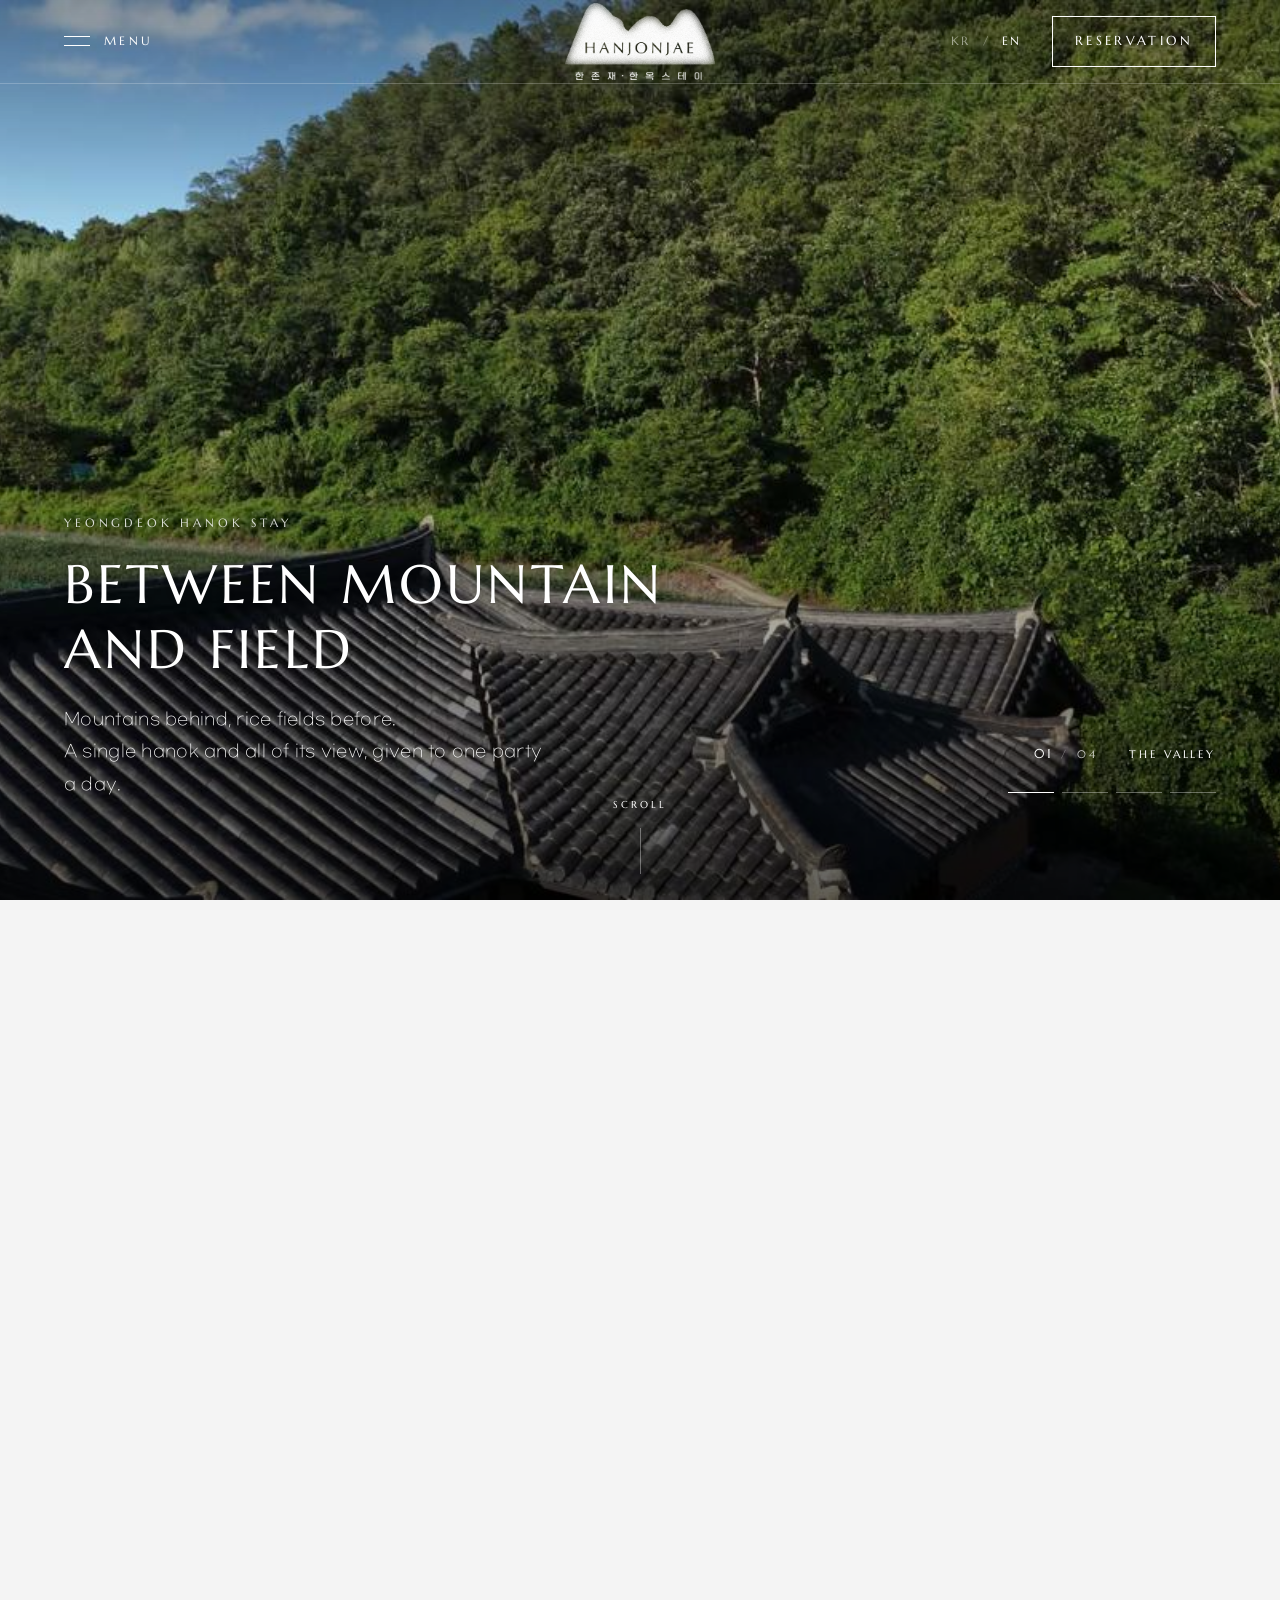
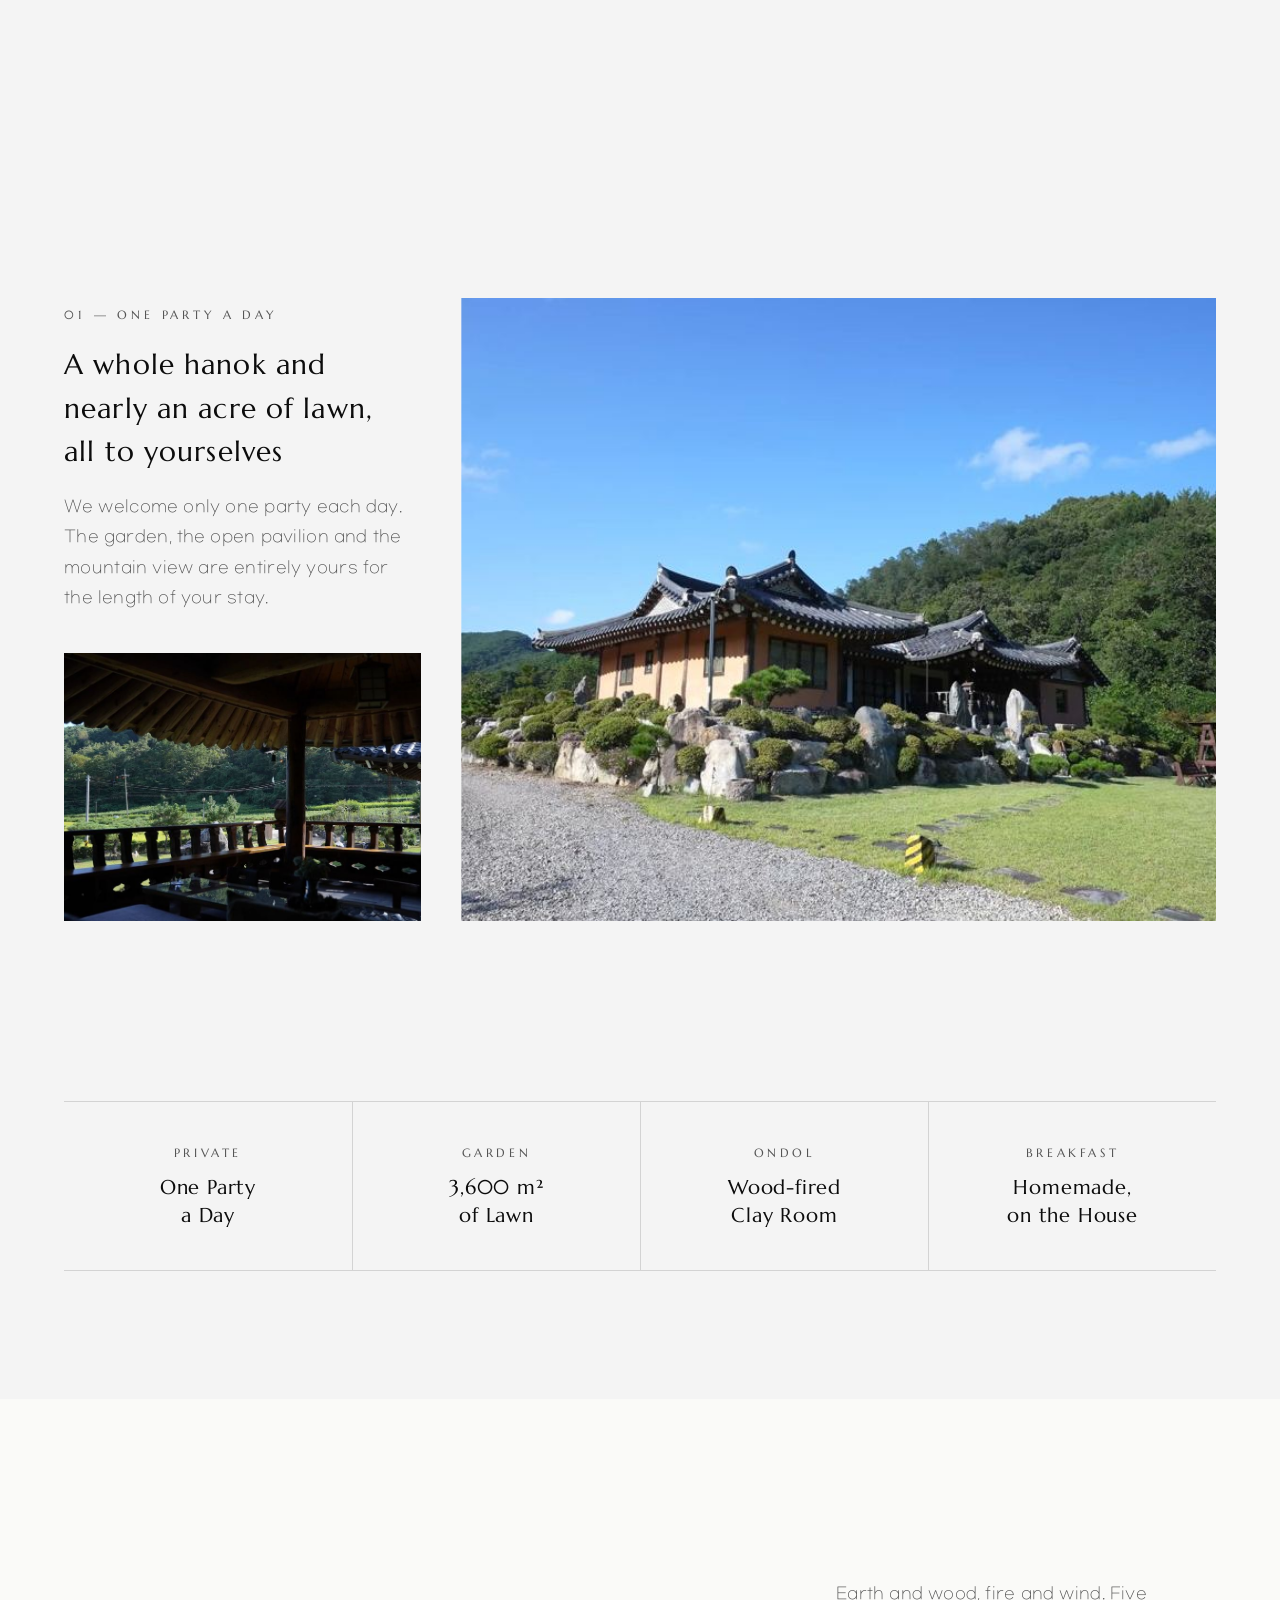
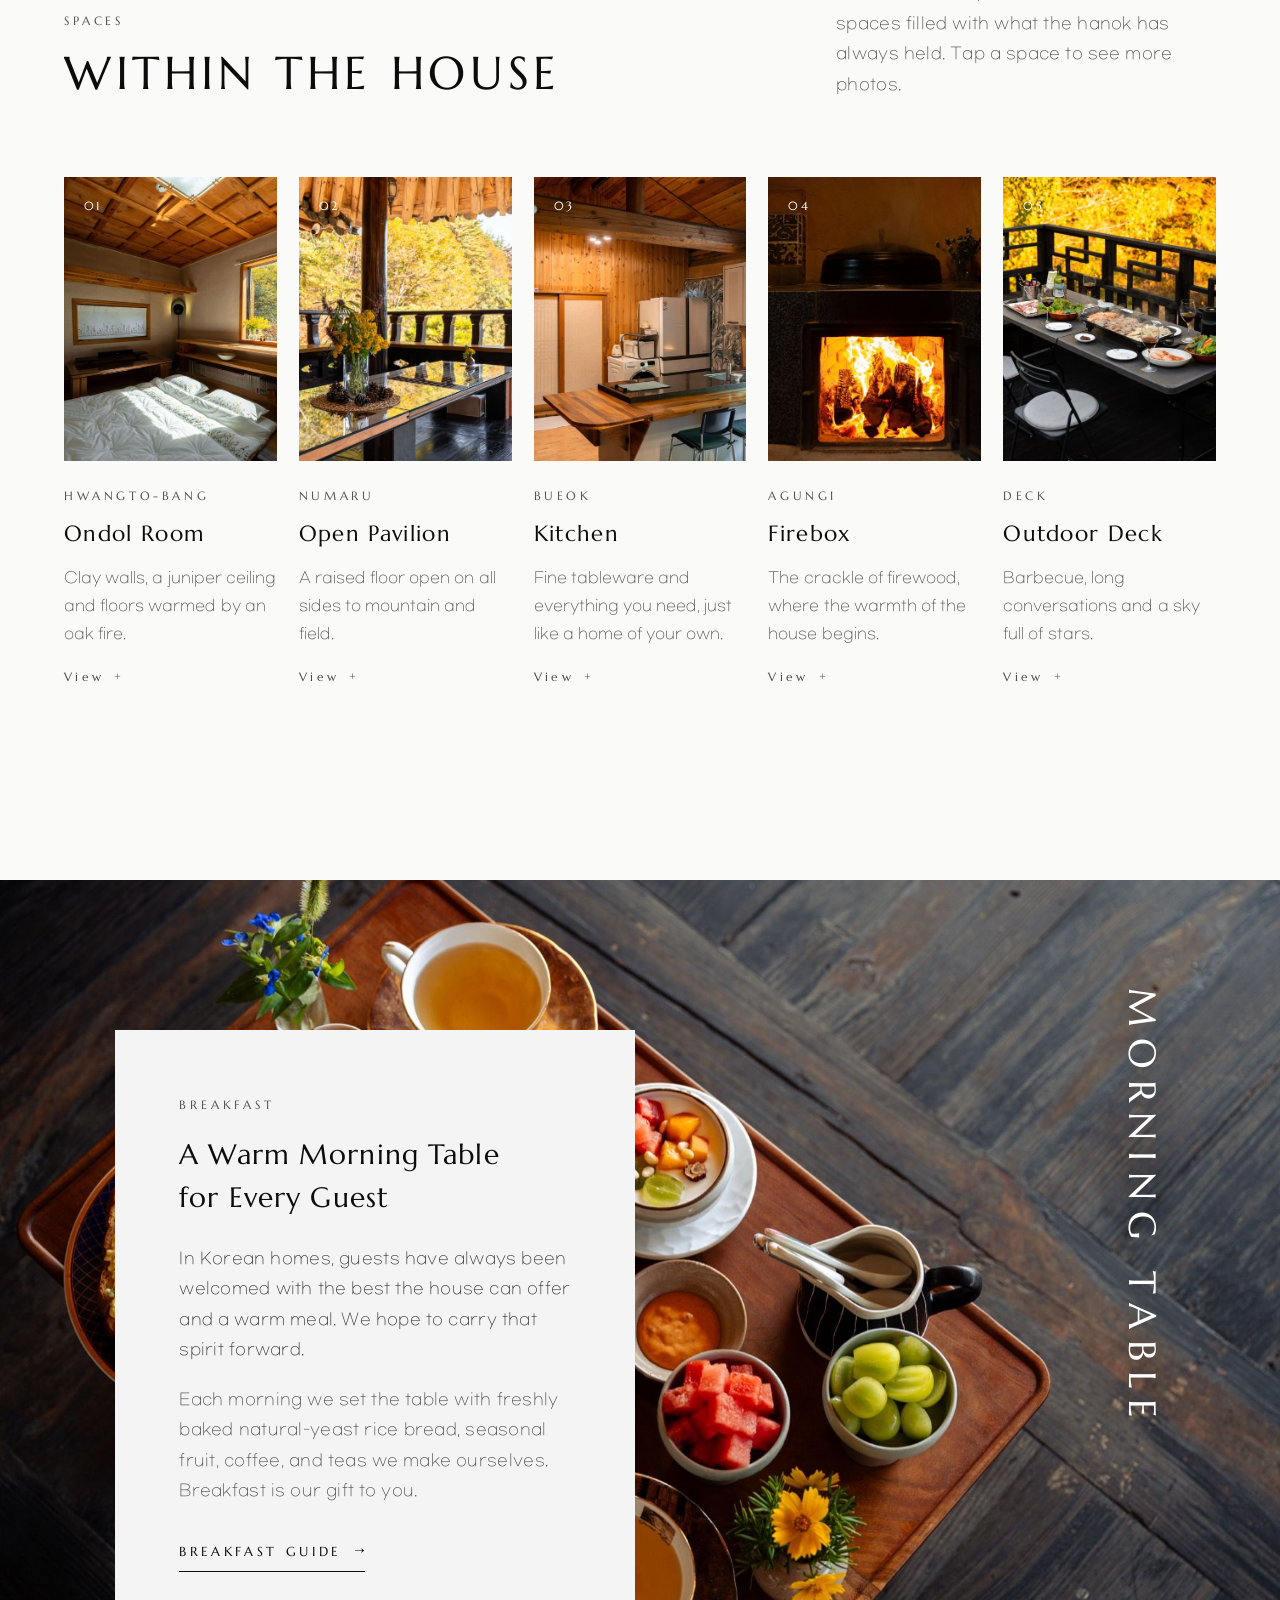
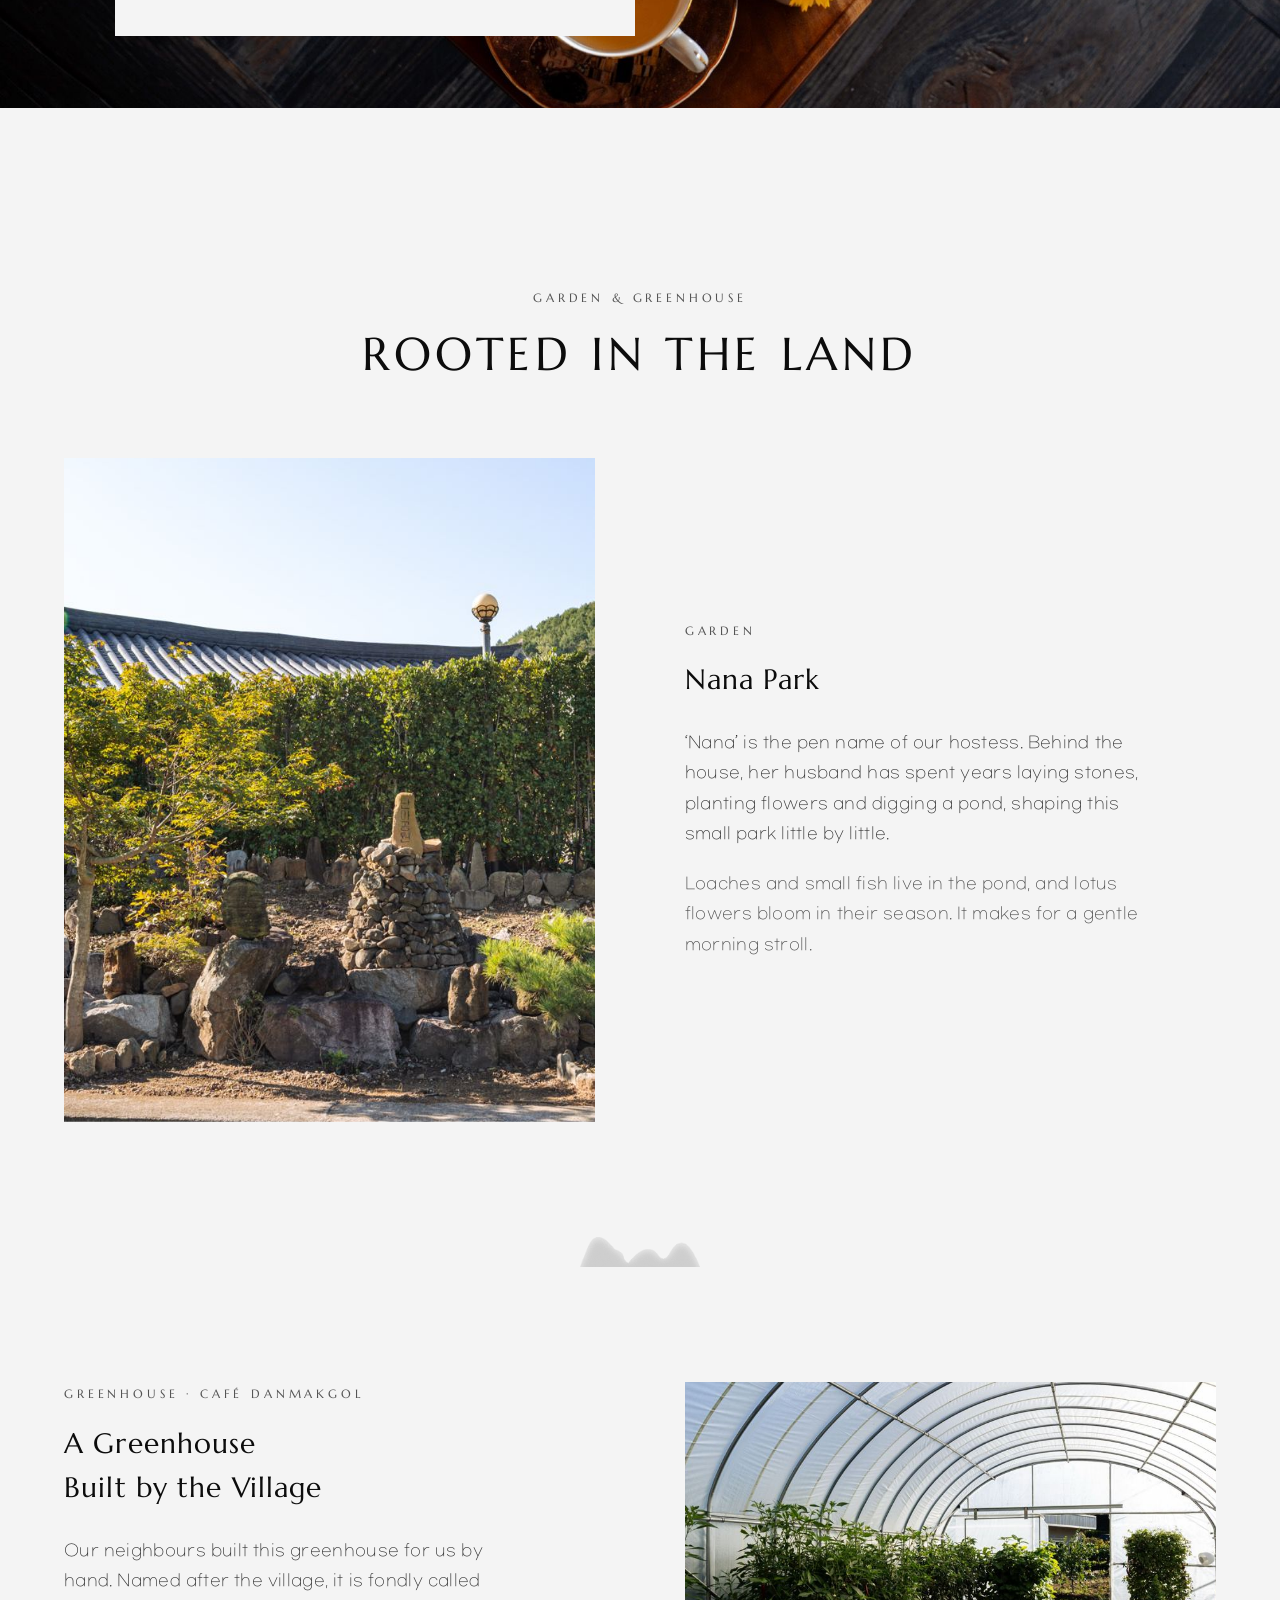
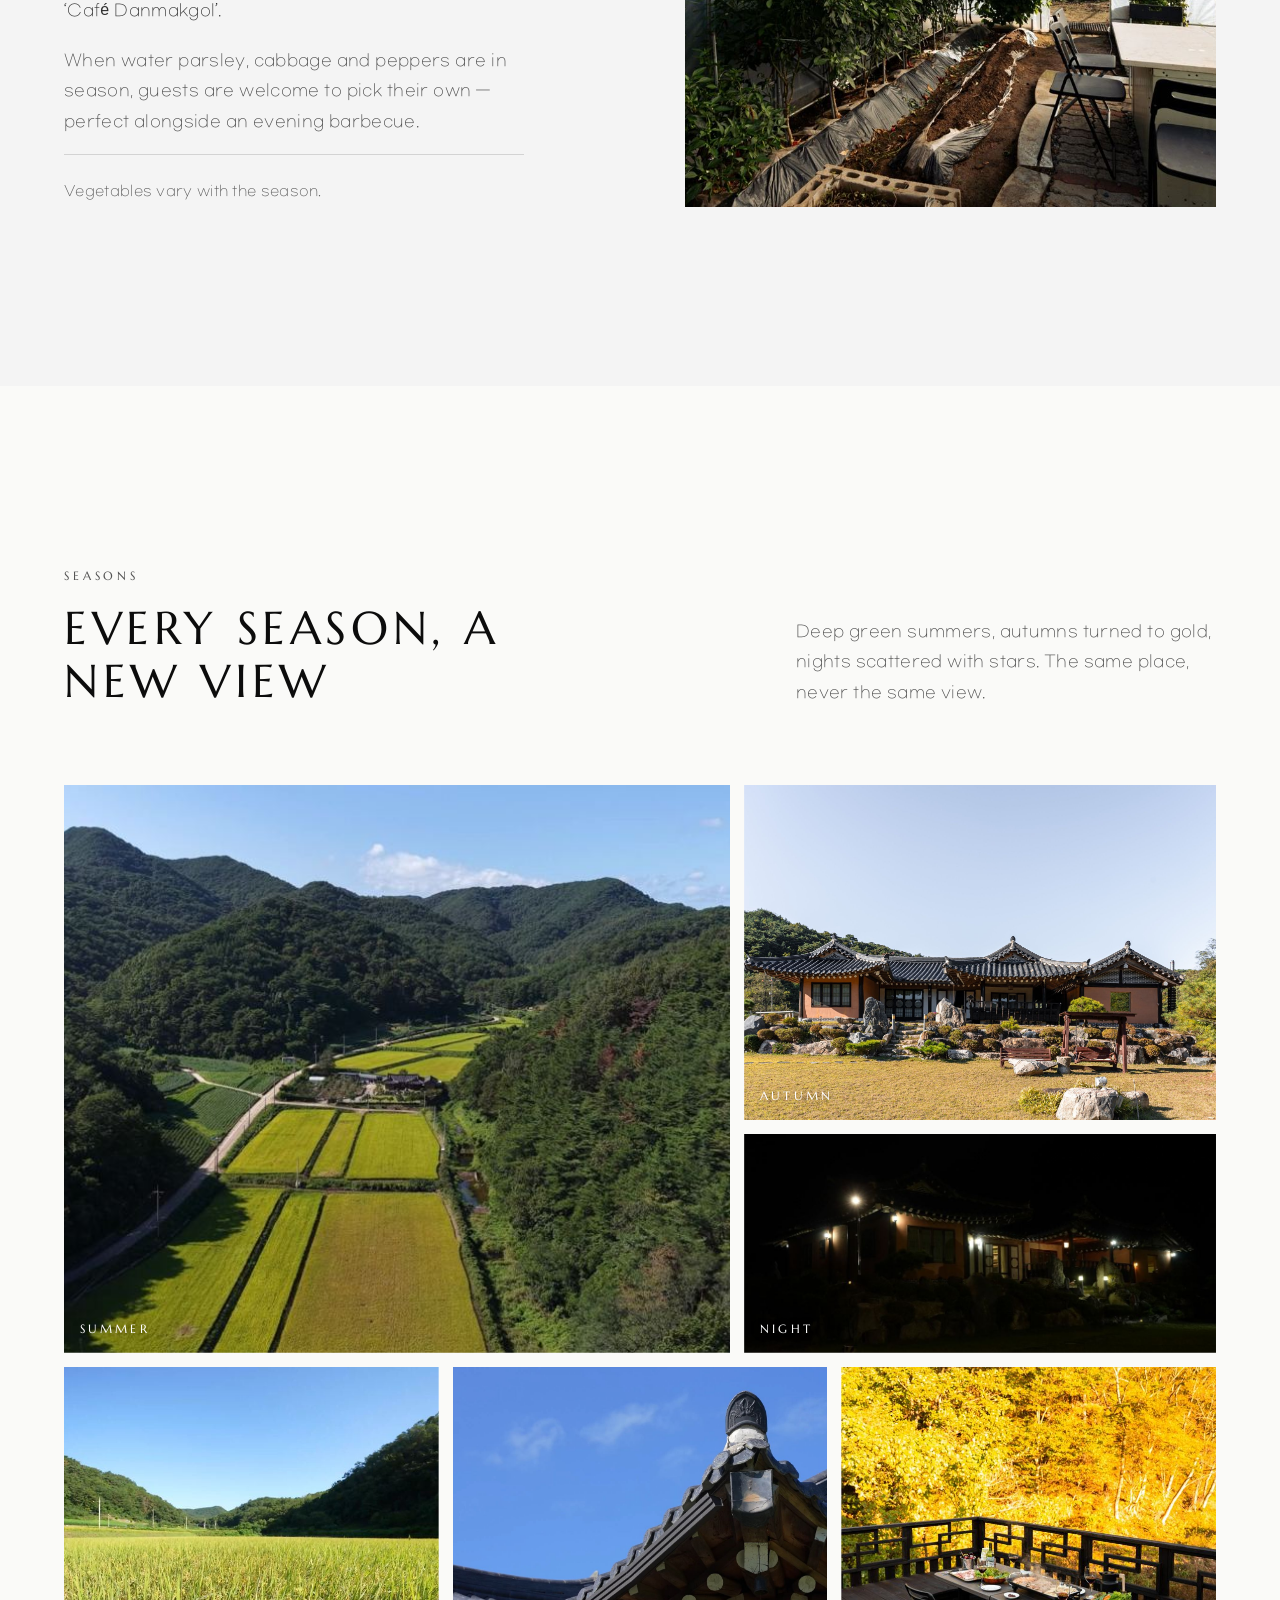
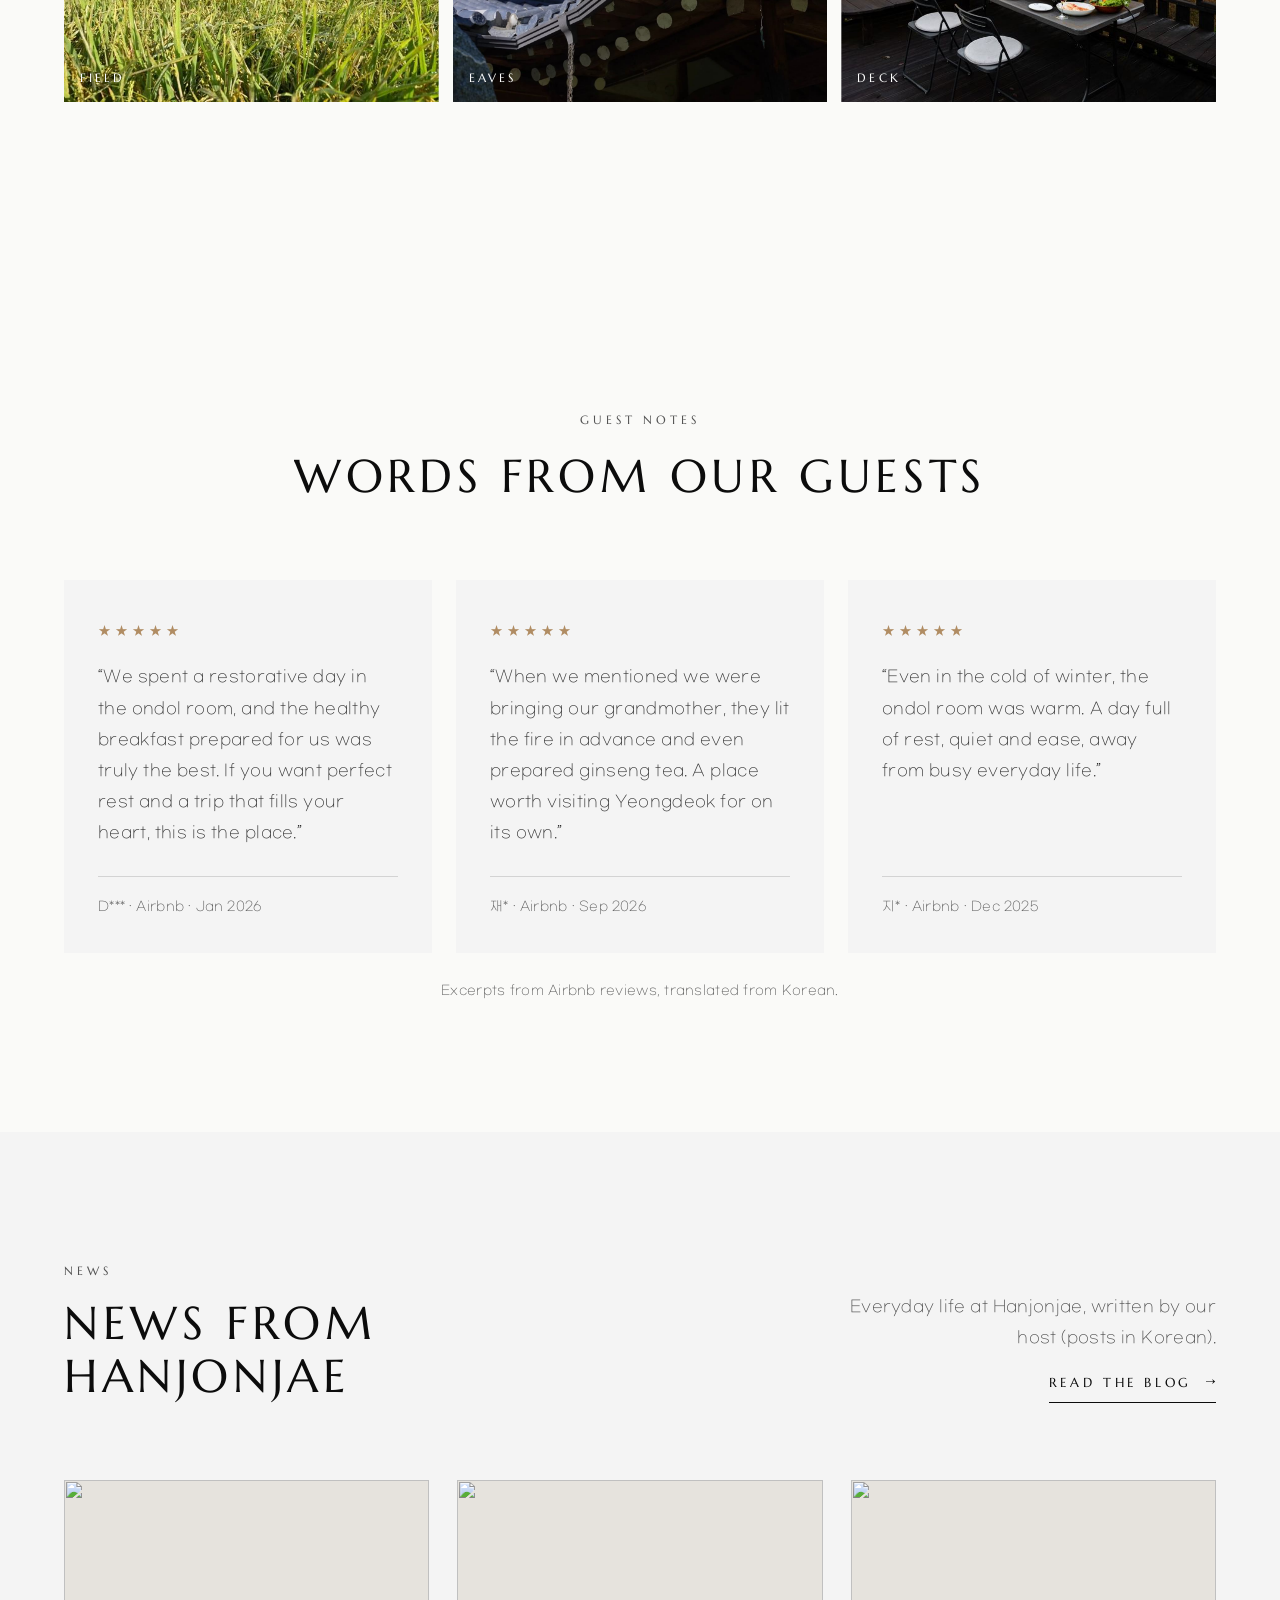
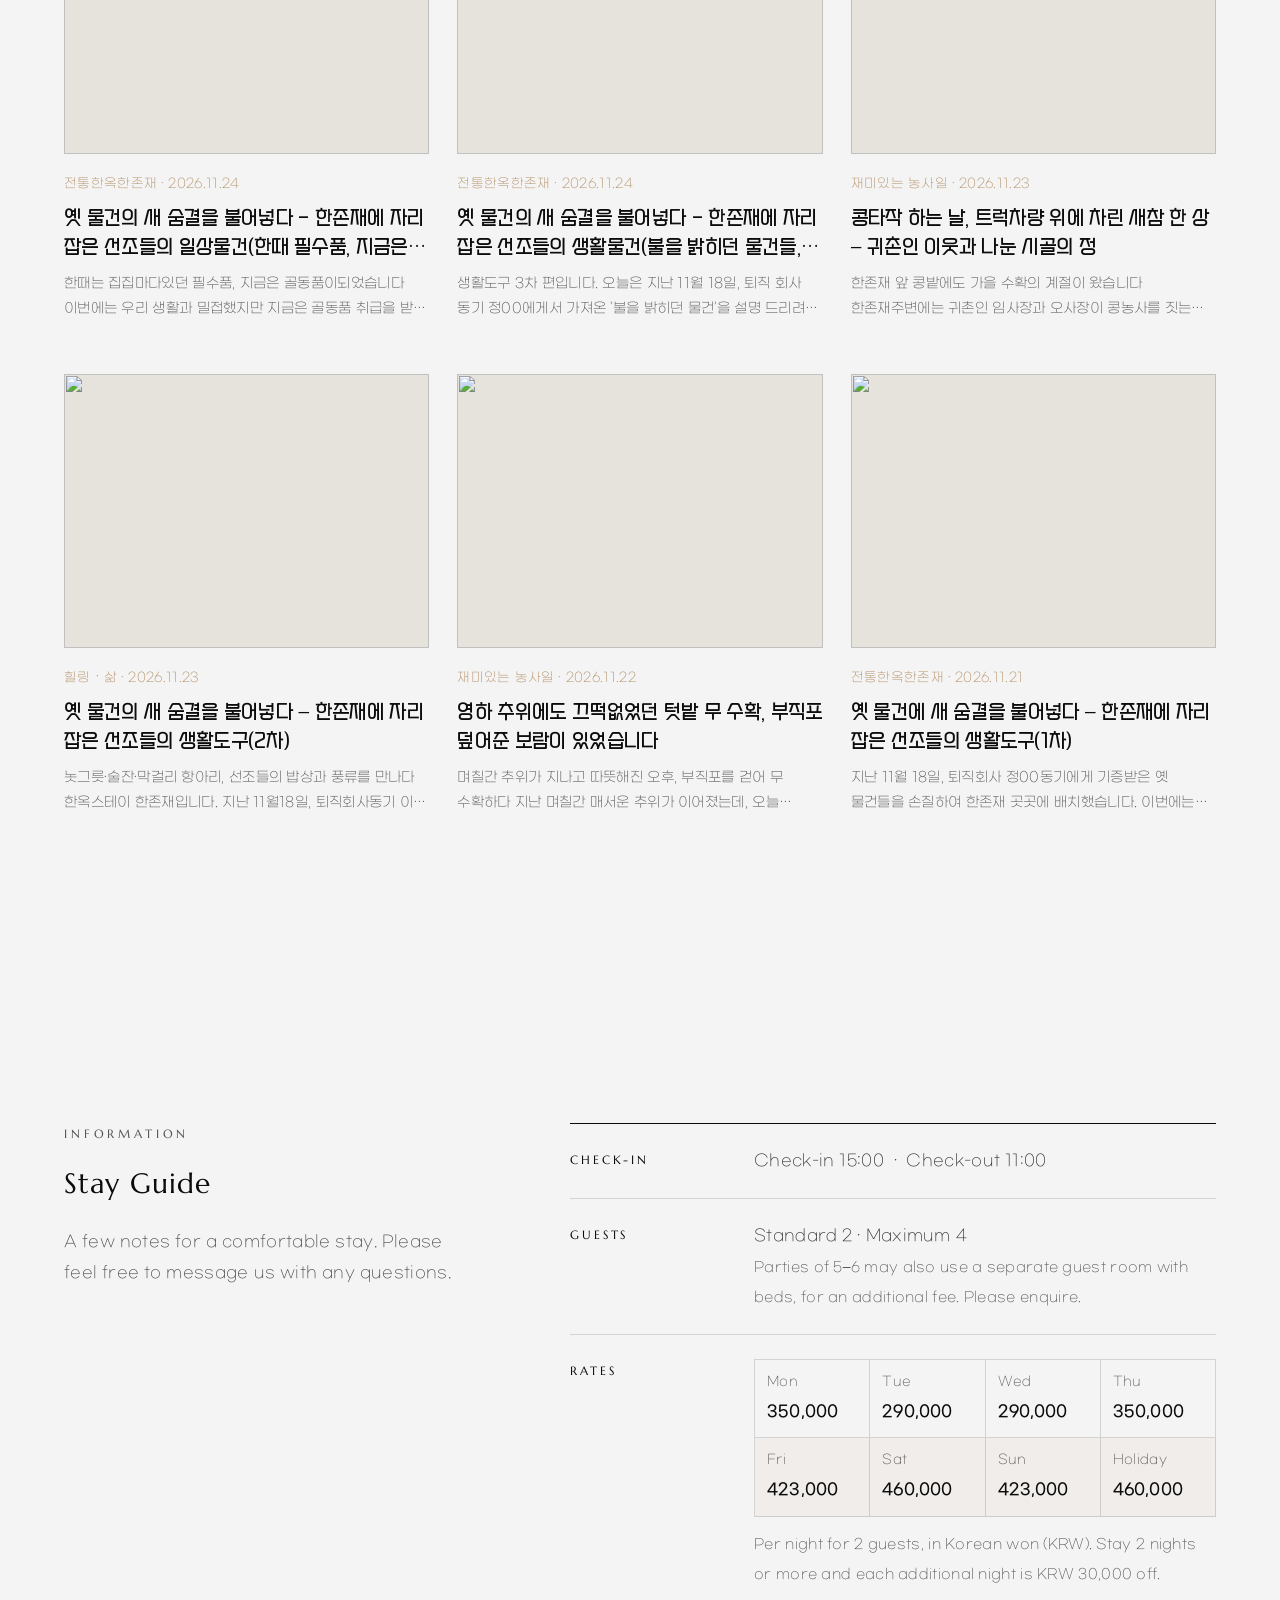
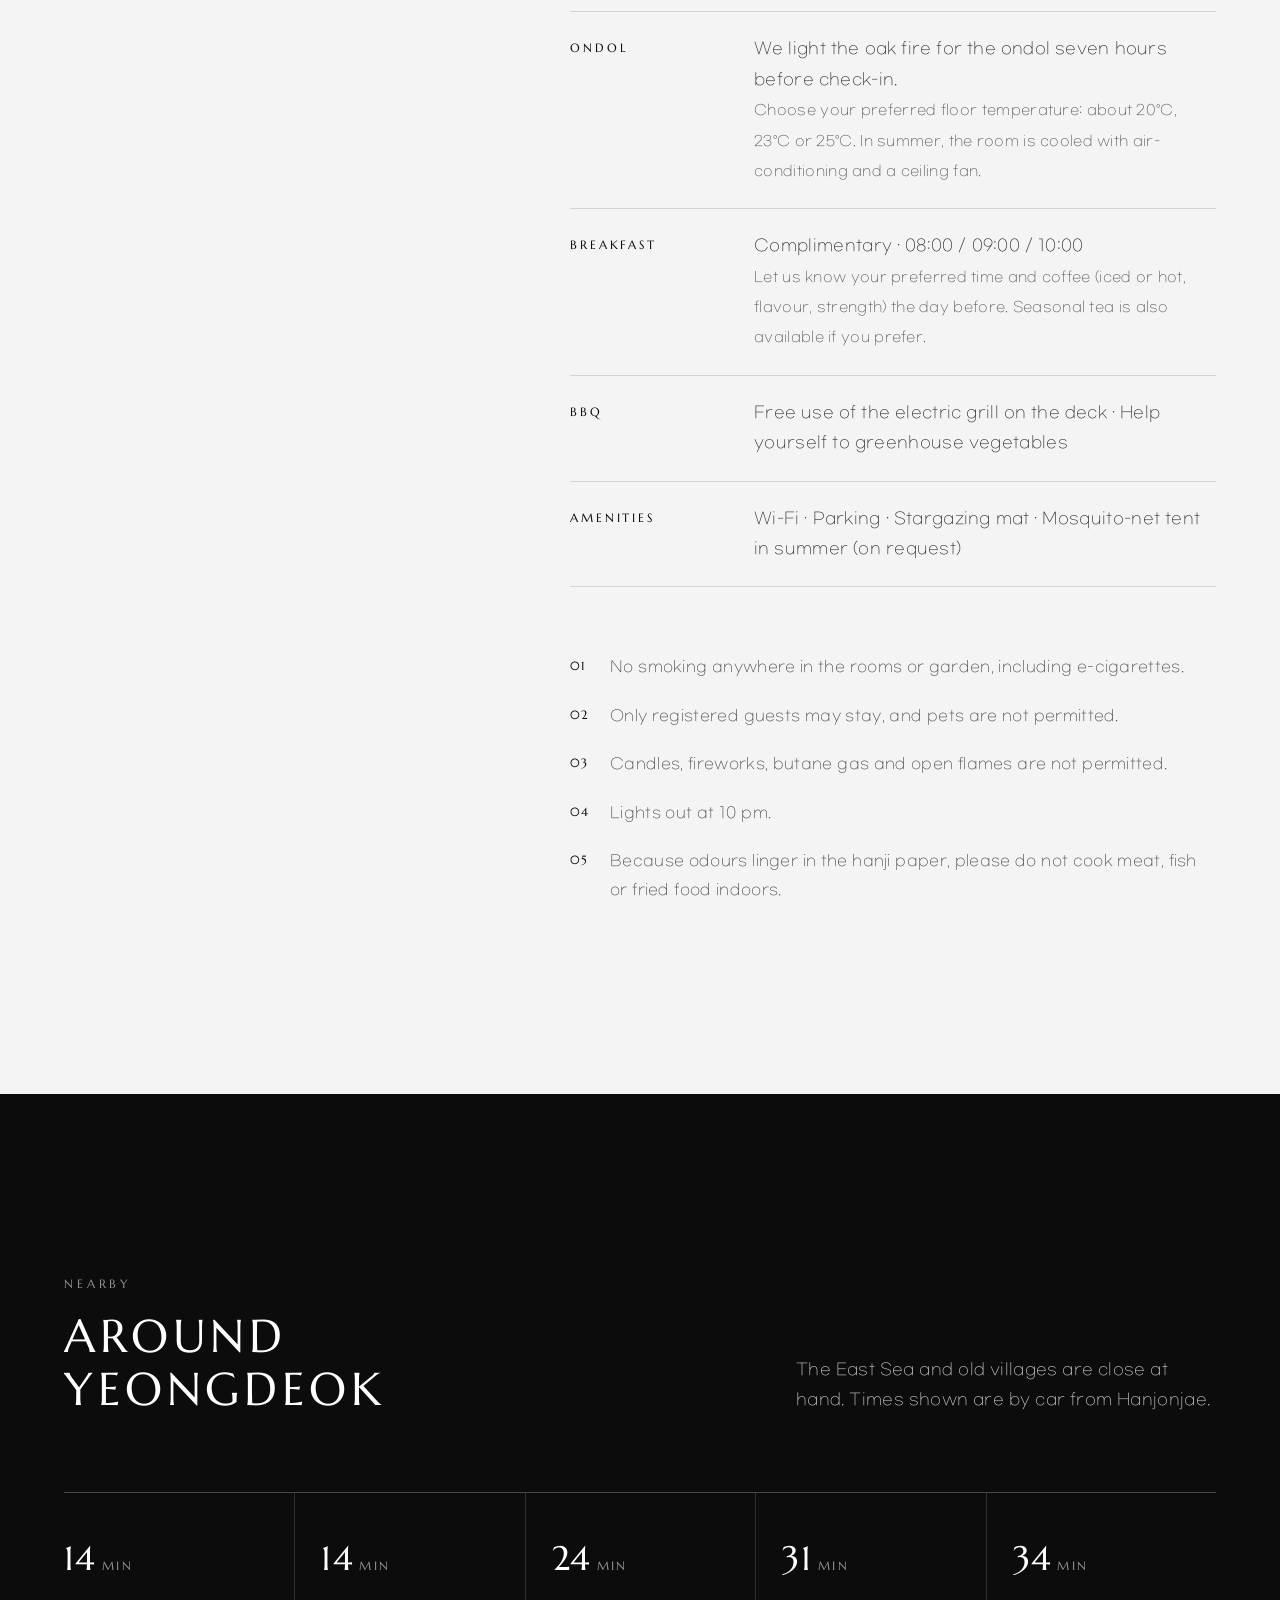
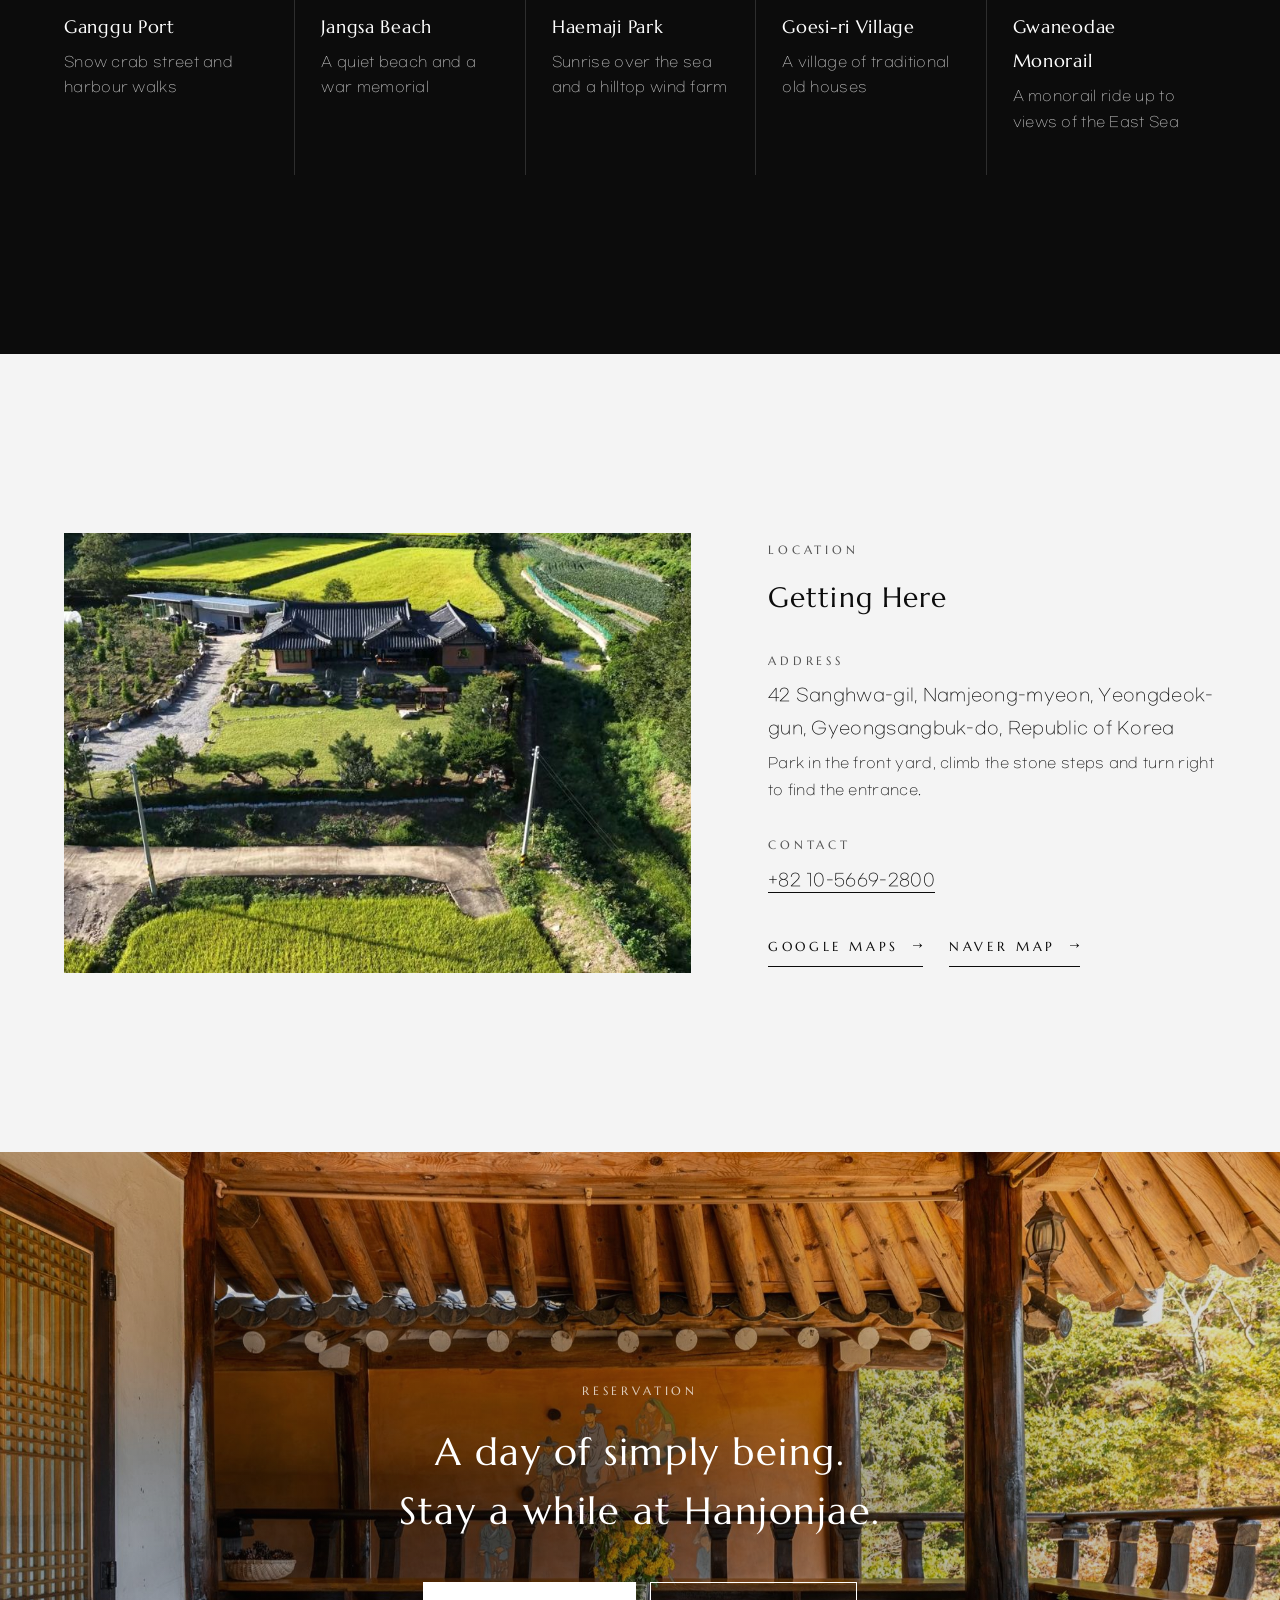
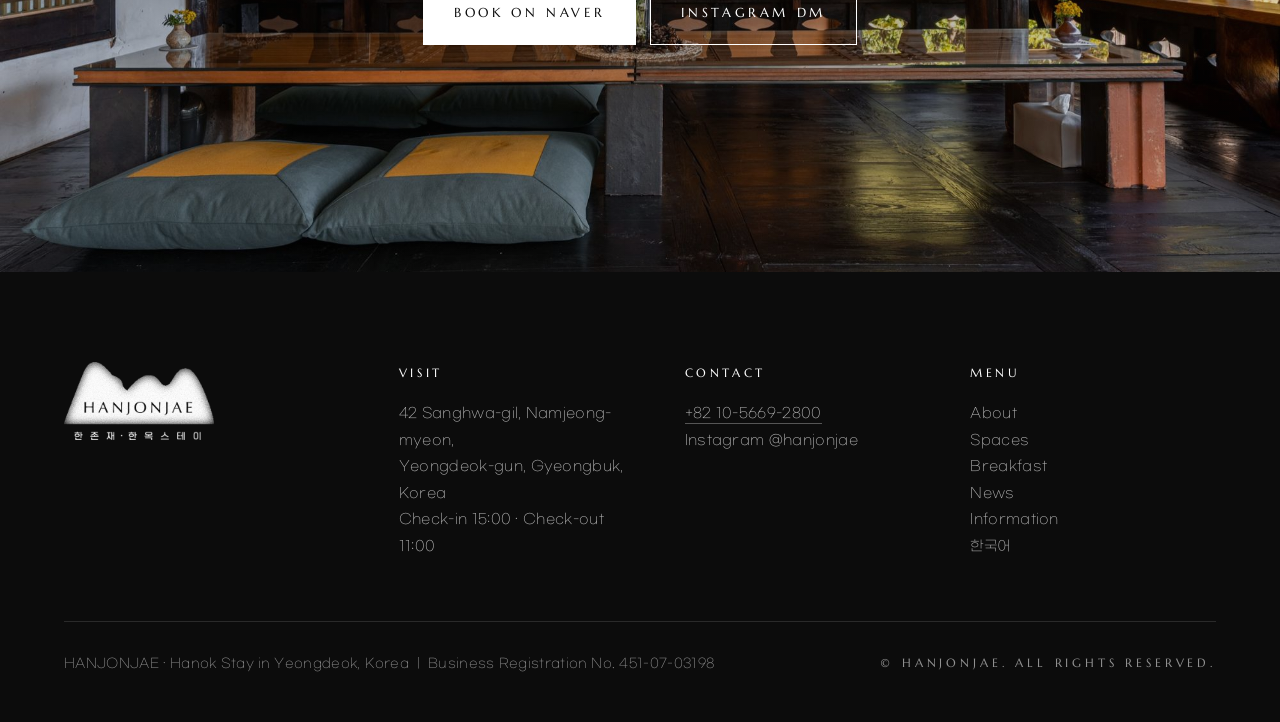
==== index.html @ 4af9e114 "한존재 홈페이지 첫 업로드 Co-Authored-By: Claude Opus 5.5 <noreply@anthropic.com>" ====
<!doctype html>
<html lang="ko"><head>
<meta charset="utf-8">
<meta name="viewport" content="width=device-width, initial-scale=1">
<title>한존재 閑存齋 · 영덕 한옥스테이</title>
<meta name="description" content="산과 들 사이, 하루 한 팀만 머무는 영덕의 독채 한옥스테이 한존재. 참나무 군불 황토방과 누마루, 정성껏 차린 아침상.">
<meta property="og:title" content="한존재 閑存齋 · 영덕 한옥스테이">
<meta property="og:description" content="산과 들 사이, 하루 한 팀만 머무는 독채 한옥">
<meta property="og:image" content="assets/img/autumn_front.jpg">
<link rel="icon" type="image/png" href="assets/img/favicon.png">
<link rel="apple-touch-icon" href="assets/img/apple-touch-icon.png">
<meta name="theme-color" content="#f4f4f4">
<link rel="preload" href="assets/fonts/Marcellus-Regular.woff2" as="font" type="font/woff2" crossorigin="">
<link rel="preload" href="assets/fonts/HJSebang-Regular.woff2" as="font" type="font/woff2" crossorigin="">
<link rel="stylesheet" href="assets/css/style.css?v=20261125c">
<link rel="stylesheet" href="assets/css/motion.css?v=20261125c">
<script>try{if(sessionStorage.getItem("hanjonjae-intro")||matchMedia("(prefers-reduced-motion: reduce)").matches)document.documentElement.classList.add("no-intro")}catch(e){}</script>
<script type="application/ld+json">
{"@context":"https://schema.org","@type":"LodgingBusiness","name":"한존재 閑存齋 Hanjonjae","alternateName":"Hanjonjae Hanok Stay","description":"산과 들 사이, 하루 한 팀만 머무는 영덕의 독채 한옥스테이","telephone":"+82-10-5669-2800","address":{"@type":"PostalAddress","streetAddress":"상화길 42","addressLocality":"영덕군 남정면","addressRegion":"경상북도","addressCountry":"KR"},"priceRange":"₩290,000–₩460,000","checkinTime":"15:00","checkoutTime":"11:00","petsAllowed":false,"amenityFeature":[{"@type":"LocationFeatureSpecification","name":"무료 조식","value":true},{"@type":"LocationFeatureSpecification","name":"무료 주차","value":true},{"@type":"LocationFeatureSpecification","name":"Wi-Fi","value":true},{"@type":"LocationFeatureSpecification","name":"바비큐 그릴","value":true}],"sameAs":["https://www.instagram.com/hanjonjae","https://blog.naver.com/wm10004"]}
</script>
</head>
<body>

<!-- 첫 방문 인트로: 한지 위에 로고가 먹처럼 번진 뒤 화면이 걷힘 -->
<div class="veil" aria-hidden="true">
  <div class="veil__logo"><img src="assets/img/logo_ink.png" alt="" width="800" height="413"></div>
  <p class="veil__line">閑 存 齋</p>
</div>

<!-- ───────── Header ───────── -->
<header class="header">
  <div class="header__left">
    <button class="menu-btn" aria-label="전체 메뉴 열기" data-en-aria-label="Open menu"><span class="menu-btn__bars"></span><span>MENU</span></button>
    <nav class="nav-inline" aria-label="주요 메뉴" data-en-aria-label="Main">
      <a href="#about">ABOUT</a>
      <a href="#spaces">SPACES</a>
      <a href="#breakfast">BREAKFAST</a>
      <a href="#journal">NEWS</a>
    </nav>
  </div>
  <a class="brand" href="#top" aria-label="한존재 홈" data-en="&lt;img class=&quot;brand__white&quot; src=&quot;assets/img/logo_white.png&quot; alt=&quot;HANJONJAE Hanok Stay&quot; width=&quot;800&quot; height=&quot;413&quot;&gt;&lt;img class=&quot;brand__ink&quot; src=&quot;assets/img/logo_ink.png&quot; alt=&quot;&quot; aria-hidden=&quot;true&quot; width=&quot;800&quot; height=&quot;413&quot;&gt;" data-en-aria-label="Hanjonjae home"><img class="brand__white" src="assets/img/logo_white.png" alt="HANJONJAE 한존재 · 한옥스테이" width="800" height="413" data-en-alt="HANJONJAE Hanok Stay"><img class="brand__ink" src="assets/img/logo_ink.png" alt="" aria-hidden="true" width="800" height="413"></a>
  <div class="header__right">
    <nav class="nav-inline" aria-label="보조 메뉴" data-en-aria-label="Secondary">
      <a href="#information">INFO</a>
      <a href="#location">LOCATION</a>
    </nav>
    <div class="lang" role="group" aria-label="Language"><button type="button" data-lang="ko" class="is-on" aria-pressed="true">KR</button><span>/</span><button type="button" data-lang="en" aria-pressed="false">EN</button></div>
    <a class="btn-book" href="https://m.booking.naver.com/booking/3/bizes/1751857/items/8156945" target="_blank" rel="noopener">Reservation</a>
  </div>
</header>

<!-- 전체 메뉴 -->
<div class="drawer" aria-hidden="true">
  <div class="drawer__img" style="background-image:url('assets/img/eaves.jpg')"></div>
  <div class="drawer__body">
    <button class="drawer__close" data-en="CLOSE">닫기</button>
    <ul class="drawer__nav">
      <li data-en="&lt;a href=&quot;#about&quot;&gt;&lt;span class=&quot;en&quot;&gt;About&lt;/span&gt;&lt;span class=&quot;ko&quot;&gt;The House&lt;/span&gt;&lt;/a&gt;"><a href="#about" data-en="&lt;span class=&quot;en&quot;&gt;About&lt;/span&gt;&lt;span class=&quot;ko&quot;&gt;The House&lt;/span&gt;"><span class="en">한존재 이야기</span><span class="ko">About</span></a></li>
      <li data-en="&lt;a href=&quot;#spaces&quot;&gt;&lt;span class=&quot;en&quot;&gt;Spaces&lt;/span&gt;&lt;span class=&quot;ko&quot;&gt;Within the House&lt;/span&gt;&lt;/a&gt;"><a href="#spaces" data-en="&lt;span class=&quot;en&quot;&gt;Spaces&lt;/span&gt;&lt;span class=&quot;ko&quot;&gt;Within the House&lt;/span&gt;"><span class="en">머무는 공간</span><span class="ko">Spaces</span></a></li>
      <li data-en="&lt;a href=&quot;#breakfast&quot;&gt;&lt;span class=&quot;en&quot;&gt;Breakfast&lt;/span&gt;&lt;span class=&quot;ko&quot;&gt;Morning Table&lt;/span&gt;&lt;/a&gt;"><a href="#breakfast" data-en="&lt;span class=&quot;en&quot;&gt;Breakfast&lt;/span&gt;&lt;span class=&quot;ko&quot;&gt;Morning Table&lt;/span&gt;"><span class="en">한옥의 아침상</span><span class="ko">Breakfast</span></a></li>
      <li data-en="&lt;a href=&quot;#garden&quot;&gt;&lt;span class=&quot;en&quot;&gt;Garden&lt;/span&gt;&lt;span class=&quot;ko&quot;&gt;Nana Park · Greenhouse&lt;/span&gt;&lt;/a&gt;"><a href="#garden" data-en="&lt;span class=&quot;en&quot;&gt;Garden&lt;/span&gt;&lt;span class=&quot;ko&quot;&gt;Nana Park · Greenhouse&lt;/span&gt;"><span class="en">난아공원 · 그린하우스</span><span class="ko">Garden</span></a></li>
      <li data-en="&lt;a href=&quot;#journal&quot;&gt;&lt;span class=&quot;en&quot;&gt;News&lt;/span&gt;&lt;span class=&quot;ko&quot;&gt;From the Host&lt;/span&gt;&lt;/a&gt;"><a href="#journal"><span class="en">한존재 소식</span><span class="ko">News</span></a></li>
      <li data-en="&lt;a href=&quot;#information&quot;&gt;&lt;span class=&quot;en&quot;&gt;Information&lt;/span&gt;&lt;span class=&quot;ko&quot;&gt;Stay Guide&lt;/span&gt;&lt;/a&gt;"><a href="#information" data-en="&lt;span class=&quot;en&quot;&gt;Information&lt;/span&gt;&lt;span class=&quot;ko&quot;&gt;Stay Guide&lt;/span&gt;"><span class="en">이용 안내</span><span class="ko">Information</span></a></li>
      <li data-en="&lt;a href=&quot;#location&quot;&gt;&lt;span class=&quot;en&quot;&gt;Location&lt;/span&gt;&lt;span class=&quot;ko&quot;&gt;Getting Here&lt;/span&gt;&lt;/a&gt;"><a href="#location" data-en="&lt;span class=&quot;en&quot;&gt;Location&lt;/span&gt;&lt;span class=&quot;ko&quot;&gt;Getting Here&lt;/span&gt;"><span class="en">오시는 길</span><span class="ko">Location</span></a></li>
      <li data-en="&lt;a href=&quot;#reservation&quot;&gt;&lt;span class=&quot;en&quot;&gt;Reservation&lt;/span&gt;&lt;span class=&quot;ko&quot;&gt;Book a Stay&lt;/span&gt;&lt;/a&gt;"><a href="#reservation" data-en="&lt;span class=&quot;en&quot;&gt;Reservation&lt;/span&gt;&lt;span class=&quot;ko&quot;&gt;Book a Stay&lt;/span&gt;"><span class="en">예약</span><span class="ko">Reservation</span></a></li>
    </ul>
    <div class="drawer__foot" data-en="&lt;strong&gt;HANJONJAE · 閑存齋&lt;/strong&gt;
      42 Sanghwa-gil, Namjeong-myeon, Yeongdeok-gun,&lt;br&gt;Gyeongsangbuk-do, Korea&lt;br&gt;
      +82 10-5669-2800 · @hanjonjae">
      <strong>HANJONJAE · 閑存齋</strong>
      경상북도 영덕군 남정면 상화길 42<br>
      <a href="tel:01056692800">010-5669-2800</a> · @hanjonjae
    </div>
  </div>
</div>

<div class="wipe" aria-hidden="true"><img src="assets/img/ridge.png" alt="" width="600" height="149"></div>
<a class="seal" href="https://m.booking.naver.com/booking/3/bizes/1751857/items/8156945" target="_blank" rel="noopener" aria-label="네이버 예약하기" data-en-aria-label="Book on Naver"><span class="seal__in" data-en="&lt;b&gt;Book&lt;/b&gt;&lt;small&gt;예약&lt;/small&gt;"><b>예약</b><small>BOOK</small></span></a>
<button class="to-top" aria-label="맨 위로" data-en-aria-label="Back to top">TOP</button>

<main id="top">

<!-- ───────── Hero ───────── -->
<section class="hero">
  <div class="hero__media">
    <div class="hero__slide is-active" data-label="THE VALLEY" data-label-ko="산과 들" data-dur="9000">
      <video autoplay="" muted="" playsinline="" poster="assets/img/hero_poster-1000.jpg">
        <source src="assets/video/hero_m.mp4" type="video/mp4" media="(max-width: 820px)">
        <source src="assets/video/hero.mp4" type="video/mp4">
      </video>
    </div>
    <div class="hero__slide" data-label="AUTUMN" data-label-ko="가을"><img data-src="assets/img/autumn_front.jpg" data-srcset="assets/img/autumn_front-1000.jpg 1000w, assets/img/autumn_front.jpg 2000w" sizes="100vw" alt="" decoding="async"></div>
    <div class="hero__slide" data-label="NUMARU" data-label-ko="누마루"><img data-src="assets/img/autumn_numaru.jpg" data-srcset="assets/img/autumn_numaru-1000.jpg 1000w, assets/img/autumn_numaru.jpg 2000w" sizes="100vw" alt="" decoding="async"></div>
    <div class="hero__slide" data-label="EAVES" data-label-ko="처마"><img data-src="assets/img/eaves.jpg" data-srcset="assets/img/eaves-1000.jpg 1000w, assets/img/eaves.jpg 2000w" sizes="100vw" alt="" decoding="async"></div>
  </div>
  <div class="hero__copy">
    <p class="eyebrow reveal" data-en="Yeongdeok Hanok Stay">경북 영덕 · 한옥스테이</p>
    <h1 class="hero__title reveal d1" data-en="Between Mountain&lt;br&gt;and Field">산과 들 사이,<br>하루 한 팀을 위한 한옥</h1>
    <p class="hero__sub reveal d2" data-en="Mountains behind, rice fields before.&lt;br&gt;A single hanok and all of its view, given to one party a day.">뒤로는 산이 감싸고 앞으로는 들이 펼쳐지는 자리.<br>한옥 한 채와 그 풍경을 온전히 내어드립니다.</p>
  </div>
  <div class="hero__pager" role="tablist" aria-label="Hero">
    <p class="hero__label"><span class="hero__num">01</span> <span class="hero__sep">/</span> 04 <b class="hero__name">산과 들</b></p>
    <div class="hero__bars"><button type="button" aria-label="1"><i></i></button><button type="button" aria-label="2"><i></i></button><button type="button" aria-label="3"><i></i></button><button type="button" aria-label="4"><i></i></button></div>
  </div>
  <div class="hero__scroll" aria-hidden="true">SCROLL<i></i></div>
</section>

<!-- ───────── About ───────── -->
<section class="section intro" id="about">
  <div class="wrap">
    <p class="eyebrow reveal">The House</p>
    <h2 class="title-ko intro__title reveal d1" data-en="A House for&lt;br&gt;Unhurried Days">한가로이 머무는 집,<br>한존재</h2>
    <div class="intro__body reveal d2">
      <p data-en="Wrapped in layer upon layer of green sits a single hanok. Sunlight settles on its tiled roof, and the fields beyond change colour with every season.">초록이 겹겹이 둘러싼 자리에 한옥 한 채가 놓여 있습니다.<br>기와지붕 위로 햇살이 내려앉고, 들판은 계절마다 빛을 바꿉니다.</p>
      <p data-en="Every view you meet here is kept for one party alone. Walk slowly, stay long, and let a day of doing nothing be enough.">머무는 동안 마주하는 모든 풍경을 오직 한 팀만을 위해 준비합니다.<br>천천히 걷고, 오래 머물고, 아무것도 하지 않아도 좋은 하루.</p>
    </div>
    <div class="name-block reveal" aria-label="閑存齋">
      <div class="name-block__item"><span class="name-block__han">閑</span><p class="name-block__read" data-en="Han">한가할 한</p><p class="name-block__mean" data-en="Unhurried time">서두르지 않는 시간</p></div>
      <div class="name-block__item"><span class="name-block__han">存</span><p class="name-block__read" data-en="Jon">있을 존</p><p class="name-block__mean" data-en="To simply be, and stay">그 자리에 온전히 머무름</p></div>
      <div class="name-block__item"><span class="name-block__han">齋</span><p class="name-block__read" data-en="Jae">집 재</p><p class="name-block__mean" data-en="A house that rests the mind">마음을 쉬게 하는 집</p></div>
    </div>

    <div class="overlap">
      <div class="overlap__text reveal">
        <p class="eyebrow" data-en="01 — One Party a Day">01 — One Team a Day</p>
        <h3 class="title-ko" data-en="A whole hanok and&lt;br&gt;nearly an acre of lawn,&lt;br&gt;all to yourselves">1,100평 잔디 마당과<br>한옥 한 채를 온전히</h3>
        <p class="muted" data-en="We welcome only one party each day. The garden, the open pavilion and the mountain view are entirely yours for the length of your stay.">하루 한 팀만 모십니다. 마당도, 누마루도, 산을 바라보는 풍경도 머무는 동안은 모두 손님의 것입니다.</p>
      </div>
      <figure class="overlap__main reveal-img" style="margin:0"><img src="assets/img/front.jpg" srcset="assets/img/front-1000.jpg 1000w, assets/img/front.jpg 2000w" sizes="(max-width: 820px) 100vw, 55vw" alt="산 아래 자리한 한존재 한옥 전경" loading="lazy" data-en-alt="Hanjonjae hanok beneath the mountain"></figure>
      <div class="overlap__sub reveal d2"><figure><img src="assets/img/numaru.jpg" srcset="assets/img/numaru-1000.jpg 1000w, assets/img/numaru.jpg 2000w" sizes="(max-width: 820px) 100vw, 55vw" alt="누마루에서 바라본 산과 논" loading="lazy" data-en-alt="View of mountains and paddies from the numaru"></figure></div>
    </div>
  </div>
</section>

<!-- Facts -->
<section class="section--tight" style="padding-top:0">
  <div class="wrap">
    <div class="facts reveal">
      <div class="fact" data-en="&lt;p class=&quot;fact__en&quot;&gt;Private&lt;/p&gt;&lt;p class=&quot;fact__val&quot;&gt;One Party&lt;br&gt;a Day&lt;/p&gt;"><p class="fact__en">Private</p><p class="fact__val">하루 한 팀<br>독채</p></div>
      <div class="fact" data-en="&lt;p class=&quot;fact__en&quot;&gt;Garden&lt;/p&gt;&lt;p class=&quot;fact__val&quot;&gt;3,600 m²&lt;br&gt;of Lawn&lt;/p&gt;"><p class="fact__en">Garden</p><p class="fact__val">1,100평<br>잔디 마당</p></div>
      <div class="fact" data-en="&lt;p class=&quot;fact__en&quot;&gt;Ondol&lt;/p&gt;&lt;p class=&quot;fact__val&quot;&gt;Wood-fired&lt;br&gt;Clay Room&lt;/p&gt;"><p class="fact__en">Ondol</p><p class="fact__val">참나무 군불<br>황토방</p></div>
      <div class="fact" data-en="&lt;p class=&quot;fact__en&quot;&gt;Breakfast&lt;/p&gt;&lt;p class=&quot;fact__val&quot;&gt;Homemade,&lt;br&gt;on the House&lt;/p&gt;"><p class="fact__en">Breakfast</p><p class="fact__val">정성껏 차린<br>아침상 무료</p></div>
    </div>
  </div>
</section>

<!-- ───────── Spaces ───────── -->
<section class="section section--paper" id="spaces">
  <div class="wrap">
    <div class="sec-head sec-head--split">
      <div>
        <p class="eyebrow reveal">Spaces</p>
        <h2 class="title-en reveal d1" style="margin-top:14px" data-en="Within the House">머무는 공간</h2>
      </div>
      <div class="reveal d2" style="justify-self:end">
        <p class="muted" style="max-width:380px" data-en="Earth and wood, fire and wind. Five spaces filled with what the hanok has always held. Tap a space to see more photos.">흙과 나무, 불과 바람. 한옥이 오래 품어온 것들로 채운 다섯 개의 공간입니다. 공간을 누르면 사진을 더 보실 수 있어요.</p>
      </div>
    </div>
  </div>
  <div class="slider">
    <div class="slider__track">
      <button class="card" data-detail="d-room" data-en="&lt;div class=&quot;card__img&quot;&gt;&lt;img src=&quot;assets/img/autumn_room.jpg&quot; srcset=&quot;assets/img/autumn_room-1000.jpg 1000w, assets/img/autumn_room.jpg 2000w&quot; sizes=&quot;(max-width: 820px) 80vw, 32vw&quot; alt=&quot;Clay ondol room&quot; loading=&quot;lazy&quot;&gt;&lt;span class=&quot;card__no&quot;&gt;01&lt;/span&gt;&lt;/div&gt;
        &lt;div class=&quot;card__meta&quot;&gt;&lt;p class=&quot;card__en&quot;&gt;Hwangto-bang&lt;/p&gt;&lt;p class=&quot;card__ko&quot;&gt;Ondol Room&lt;/p&gt;&lt;p class=&quot;card__desc&quot;&gt;Clay walls, a juniper ceiling and floors warmed by an oak fire.&lt;/p&gt;&lt;span class=&quot;card__more&quot;&gt;View&lt;/span&gt;&lt;/div&gt;">
        <div class="card__img"><img src="assets/img/autumn_room.jpg" srcset="assets/img/autumn_room-1000.jpg 1000w, assets/img/autumn_room.jpg 2000w" sizes="(max-width: 820px) 80vw, 32vw" alt="황토방" loading="lazy" data-en-alt="Clay ondol room"><span class="card__no">01</span></div>
        <div class="card__meta" data-en="&lt;p class=&quot;card__en&quot;&gt;Hwangto-bang&lt;/p&gt;&lt;p class=&quot;card__ko&quot;&gt;Ondol Room&lt;/p&gt;&lt;p class=&quot;card__desc&quot;&gt;Clay walls, a juniper ceiling and floors warmed by an oak fire.&lt;/p&gt;&lt;span class=&quot;card__more&quot;&gt;View&lt;/span&gt;"><p class="card__en">Ondol Room</p><p class="card__ko">황토방</p><p class="card__desc">흙벽과 향나무 천장 아래, 참나무 군불로 데운 온돌.</p><span class="card__more">자세히 보기</span></div>
      </button>
      <button class="card" data-detail="d-numaru" data-en="&lt;div class=&quot;card__img&quot;&gt;&lt;img src=&quot;assets/img/autumn_numaru.jpg&quot; srcset=&quot;assets/img/autumn_numaru-1000.jpg 1000w, assets/img/autumn_numaru.jpg 2000w&quot; sizes=&quot;(max-width: 820px) 80vw, 32vw&quot; alt=&quot;Numaru pavilion&quot; loading=&quot;lazy&quot;&gt;&lt;span class=&quot;card__no&quot;&gt;02&lt;/span&gt;&lt;/div&gt;
        &lt;div class=&quot;card__meta&quot;&gt;&lt;p class=&quot;card__en&quot;&gt;Numaru&lt;/p&gt;&lt;p class=&quot;card__ko&quot;&gt;Open Pavilion&lt;/p&gt;&lt;p class=&quot;card__desc&quot;&gt;A raised floor open on all sides to mountain and field.&lt;/p&gt;&lt;span class=&quot;card__more&quot;&gt;View&lt;/span&gt;&lt;/div&gt;">
        <div class="card__img"><img src="assets/img/autumn_numaru.jpg" srcset="assets/img/autumn_numaru-1000.jpg 1000w, assets/img/autumn_numaru.jpg 2000w" sizes="(max-width: 820px) 80vw, 32vw" alt="누마루" loading="lazy" data-en-alt="Numaru pavilion"><span class="card__no">02</span></div>
        <div class="card__meta" data-en="&lt;p class=&quot;card__en&quot;&gt;Numaru&lt;/p&gt;&lt;p class=&quot;card__ko&quot;&gt;Open Pavilion&lt;/p&gt;&lt;p class=&quot;card__desc&quot;&gt;A raised floor open on all sides to mountain and field.&lt;/p&gt;&lt;span class=&quot;card__more&quot;&gt;View&lt;/span&gt;"><p class="card__en">Numaru</p><p class="card__ko">누마루</p><p class="card__desc">사방이 트인 마루에 앉으면 산과 논이 한눈에.</p><span class="card__more">자세히 보기</span></div>
      </button>
      <button class="card" data-detail="d-kitchen" data-en="&lt;div class=&quot;card__img&quot;&gt;&lt;img src=&quot;assets/img/autumn_kitchen.jpg&quot; srcset=&quot;assets/img/autumn_kitchen-1000.jpg 1000w, assets/img/autumn_kitchen.jpg 2000w&quot; sizes=&quot;(max-width: 820px) 80vw, 32vw&quot; alt=&quot;Kitchen&quot; loading=&quot;lazy&quot;&gt;&lt;span class=&quot;card__no&quot;&gt;03&lt;/span&gt;&lt;/div&gt;
        &lt;div class=&quot;card__meta&quot;&gt;&lt;p class=&quot;card__en&quot;&gt;Bueok&lt;/p&gt;&lt;p class=&quot;card__ko&quot;&gt;Kitchen&lt;/p&gt;&lt;p class=&quot;card__desc&quot;&gt;Fine tableware and everything you need, just like a home of your own.&lt;/p&gt;&lt;span class=&quot;card__more&quot;&gt;View&lt;/span&gt;&lt;/div&gt;">
        <div class="card__img"><img src="assets/img/autumn_kitchen.jpg" srcset="assets/img/autumn_kitchen-1000.jpg 1000w, assets/img/autumn_kitchen.jpg 2000w" sizes="(max-width: 820px) 80vw, 32vw" alt="주방" loading="lazy" data-en-alt="Kitchen"><span class="card__no">03</span></div>
        <div class="card__meta" data-en="&lt;p class=&quot;card__en&quot;&gt;Bueok&lt;/p&gt;&lt;p class=&quot;card__ko&quot;&gt;Kitchen&lt;/p&gt;&lt;p class=&quot;card__desc&quot;&gt;Fine tableware and everything you need, just like a home of your own.&lt;/p&gt;&lt;span class=&quot;card__more&quot;&gt;View&lt;/span&gt;"><p class="card__en">Kitchen</p><p class="card__ko">주방</p><p class="card__desc">오래 머무는 집처럼, 좋은 그릇과 살림을 갖추어 두었습니다.</p><span class="card__more">자세히 보기</span></div>
      </button>
      <button class="card" data-detail="d-agungi" data-en="&lt;div class=&quot;card__img&quot;&gt;&lt;img src=&quot;assets/img/autumn_agungi.jpg&quot; srcset=&quot;assets/img/autumn_agungi-1000.jpg 1000w, assets/img/autumn_agungi.jpg 2000w&quot; sizes=&quot;(max-width: 820px) 80vw, 32vw&quot; alt=&quot;Agungi firebox&quot; loading=&quot;lazy&quot;&gt;&lt;span class=&quot;card__no&quot;&gt;04&lt;/span&gt;&lt;/div&gt;
        &lt;div class=&quot;card__meta&quot;&gt;&lt;p class=&quot;card__en&quot;&gt;Agungi&lt;/p&gt;&lt;p class=&quot;card__ko&quot;&gt;Firebox&lt;/p&gt;&lt;p class=&quot;card__desc&quot;&gt;The crackle of firewood, where the warmth of the house begins.&lt;/p&gt;&lt;span class=&quot;card__more&quot;&gt;View&lt;/span&gt;&lt;/div&gt;">
        <div class="card__img"><img src="assets/img/autumn_agungi.jpg" srcset="assets/img/autumn_agungi-1000.jpg 1000w, assets/img/autumn_agungi.jpg 2000w" sizes="(max-width: 820px) 80vw, 32vw" alt="아궁이" loading="lazy" data-en-alt="Agungi firebox"><span class="card__no">04</span></div>
        <div class="card__meta" data-en="&lt;p class=&quot;card__en&quot;&gt;Agungi&lt;/p&gt;&lt;p class=&quot;card__ko&quot;&gt;Firebox&lt;/p&gt;&lt;p class=&quot;card__desc&quot;&gt;The crackle of firewood, where the warmth of the house begins.&lt;/p&gt;&lt;span class=&quot;card__more&quot;&gt;View&lt;/span&gt;"><p class="card__en">Agungi</p><p class="card__ko">아궁이</p><p class="card__desc">장작이 타는 소리, 한존재의 온기가 시작되는 곳.</p><span class="card__more">자세히 보기</span></div>
      </button>
      <button class="card" data-detail="d-deck" data-en="&lt;div class=&quot;card__img&quot;&gt;&lt;img src=&quot;assets/img/autumn_deck.jpg&quot; srcset=&quot;assets/img/autumn_deck-1000.jpg 1000w, assets/img/autumn_deck.jpg 2000w&quot; sizes=&quot;(max-width: 820px) 80vw, 32vw&quot; alt=&quot;Outdoor deck&quot; loading=&quot;lazy&quot;&gt;&lt;span class=&quot;card__no&quot;&gt;05&lt;/span&gt;&lt;/div&gt;
        &lt;div class=&quot;card__meta&quot;&gt;&lt;p class=&quot;card__en&quot;&gt;Deck&lt;/p&gt;&lt;p class=&quot;card__ko&quot;&gt;Outdoor Deck&lt;/p&gt;&lt;p class=&quot;card__desc&quot;&gt;Barbecue, long conversations and a sky full of stars.&lt;/p&gt;&lt;span class=&quot;card__more&quot;&gt;View&lt;/span&gt;&lt;/div&gt;">
        <div class="card__img"><img src="assets/img/autumn_deck.jpg" srcset="assets/img/autumn_deck-1000.jpg 1000w, assets/img/autumn_deck.jpg 2000w" sizes="(max-width: 820px) 80vw, 32vw" alt="야외 데크" loading="lazy" data-en-alt="Outdoor deck"><span class="card__no">05</span></div>
        <div class="card__meta" data-en="&lt;p class=&quot;card__en&quot;&gt;Deck&lt;/p&gt;&lt;p class=&quot;card__ko&quot;&gt;Outdoor Deck&lt;/p&gt;&lt;p class=&quot;card__desc&quot;&gt;Barbecue, long conversations and a sky full of stars.&lt;/p&gt;&lt;span class=&quot;card__more&quot;&gt;View&lt;/span&gt;"><p class="card__en">Deck</p><p class="card__ko">야외 데크</p><p class="card__desc">바비큐와 이야기, 그리고 맑은 밤의 별.</p><span class="card__more">자세히 보기</span></div>
      </button>
    </div>
    <div class="slider__bar"><i></i></div>
  </div>
</section>

<!-- ───────── Breakfast ───────── -->
<section class="feature" id="breakfast">
  <div class="feature__bg reveal-img"><img src="assets/img/breakfast_top.jpg" srcset="assets/img/breakfast_top-1000.jpg 1000w, assets/img/breakfast_top.jpg 2000w" sizes="(max-width: 820px) 100vw, 100vw" alt="천연효모 쌀빵과 과일, 차로 차린 한존재의 아침상" loading="lazy" data-en-alt="Breakfast of rice bread, fruit and tea"></div>
  <div class="feature__card reveal">
    <p class="eyebrow">Breakfast</p>
    <h2 class="title-ko" data-en="A Warm Morning Table&lt;br&gt;for Every Guest">손님께 내어드리는<br>따뜻한 아침 한 끼</h2>
    <p data-en="In Korean homes, guests have always been welcomed with the best the house can offer and a warm meal. We hope to carry that spirit forward.">예부터 집에 손님이 오시면 가장 좋은 것을 내어드리고 따뜻한 밥 한 끼를 차려드렸습니다. 한존재도 그 마음을 잇고 싶었습니다.</p>
    <p class="muted" data-en="Each morning we set the table with freshly baked natural-yeast rice bread, seasonal fruit, coffee, and teas we make ourselves. Breakfast is our gift to you.">갓 구운 천연효모 쌀빵과 제철 과일, 커피와 직접 만든 차를 아침마다 정성껏 차려드립니다. 조식 비용은 따로 받지 않습니다.</p>
    <a class="link-more" href="#information" data-en="Breakfast Guide">아침상 안내</a>
  </div>
  <p class="feature__vertical reveal" aria-hidden="true" data-en="Morning Table">한옥의 아침상</p>
</section>

<!-- ───────── Garden ───────── -->
<section class="section" id="garden">
  <div class="wrap">
    <div class="sec-head sec-head--center">
      <p class="eyebrow reveal">Garden &amp; Greenhouse</p>
      <h2 class="title-en reveal d1" data-en="Rooted in the Land">손으로 가꾼 정원</h2>
    </div>

    <div class="split">
      <div class="split__img reveal-img"><img src="assets/img/nana_park.jpg" srcset="assets/img/nana_park-1000.jpg 1000w, assets/img/nana_park.jpg 2000w" sizes="(max-width: 820px) 100vw, 55vw" alt="난아공원 비석과 돌탑" loading="lazy" data-en-alt="Stone cairns and the marker of Nana Park"></div>
      <div class="split__text reveal">
        <p class="eyebrow">Garden</p>
        <h3 class="title-ko" data-en="Nana Park">난아공원</h3>
        <p data-en="‘Nana’ is the pen name of our hostess. Behind the house, her husband has spent years laying stones, planting flowers and digging a pond, shaping this small park little by little.">‘난아’는 안주인의 호에서 따온 이름입니다. 숙소 뒤편, 바깥주인이 돌을 하나씩 쌓고 꽃을 심고 연못을 파며 오랜 시간 가꾸어 온 작은 공원입니다.</p>
        <p class="muted" data-en="Loaches and small fish live in the pond, and lotus flowers bloom in their season. It makes for a gentle morning stroll.">연못에는 미꾸라지와 물고기가 살고, 계절이 오면 연꽃이 피어납니다. 아침 산책길로 천천히 걸어보세요.</p>
      </div>
    </div>

    <div class="ridge" aria-hidden="true"><img src="assets/img/ridge.png" alt="" width="600" height="149" loading="lazy"></div>

    <div class="split split--rev">
      <div class="split__img split__img--wide reveal-img"><img src="assets/img/greenhouse_in_1113.jpg" srcset="assets/img/greenhouse_in_1113-1000.jpg 1000w, assets/img/greenhouse_in_1113.jpg 2000w" sizes="(max-width: 820px) 100vw, 55vw" alt="채소가 자라는 그린하우스 내부" loading="lazy" data-en-alt="Inside the greenhouse"></div>
      <div class="split__text reveal">
        <p class="eyebrow">Greenhouse · Café Danmakgol</p>
        <h3 class="title-ko" data-en="A Greenhouse&lt;br&gt;Built by the Village">마을이 지어준<br>단막골 그린하우스</h3>
        <p data-en="Our neighbours built this greenhouse for us by hand. Named after the village, it is fondly called ‘Café Danmakgol’.">마을 분들이 한존재를 위해 손수 지어주신 하우스입니다. 마을 이름을 따 ‘단막골 카페’라 부르기도 합니다.</p>
        <p class="muted" data-en="When water parsley, cabbage and peppers are in season, guests are welcome to pick their own — perfect alongside an evening barbecue.">미나리와 배추, 고추가 자라는 철이면 머무는 손님께서 직접 따서 드셔도 좋습니다. 저녁 바비큐에 곁들이면 그만입니다.</p>
        <p class="split__note" data-en="Vegetables vary with the season.">텃밭 채소는 계절에 따라 달라집니다.</p>
      </div>
    </div>
  </div>
</section>

<!-- ───────── Seasons ───────── -->
<section class="section section--paper">
  <div class="wrap">
    <div class="sec-head sec-head--split">
      <div>
        <p class="eyebrow reveal">Seasons</p>
        <h2 class="title-en reveal d1" style="margin-top:14px" data-en="Every Season, a New View">계절마다 새로운 풍경</h2>
      </div>
      <p class="muted reveal d2" style="max-width:420px;justify-self:end" data-en="Deep green summers, autumns turned to gold, nights scattered with stars. The same place, never the same view.">초록이 짙은 여름, 금빛으로 물드는 가을, 별이 내려앉는 밤. 같은 자리에서 매번 다른 풍경을 만납니다.</p>
    </div>
    <div class="gallery">
      <figure class="g1 reveal-img"><img src="assets/img/pano.jpg" srcset="assets/img/pano-1000.jpg 1000w, assets/img/pano.jpg 2000w" sizes="(max-width: 820px) 100vw, 55vw" alt="여름 들판과 산이 펼쳐진 한존재 전경" loading="lazy" data-en-alt="Summer fields and mountains"><figcaption data-en="SUMMER">여름</figcaption></figure>
      <figure class="g2 reveal-img d1"><img src="assets/img/autumn_front.jpg" srcset="assets/img/autumn_front-1000.jpg 1000w, assets/img/autumn_front.jpg 2000w" sizes="(max-width: 820px) 100vw, 55vw" alt="가을의 한존재" loading="lazy" data-en-alt="Hanjonjae in autumn"><figcaption data-en="AUTUMN">가을</figcaption></figure>
      <figure class="g3 reveal-img d2"><img src="assets/img/night.jpg" srcset="assets/img/night-1000.jpg 1000w, assets/img/night.jpg 2000w" sizes="(max-width: 820px) 100vw, 55vw" alt="불을 밝힌 한존재의 밤" loading="lazy" data-en-alt="Hanjonjae at night"><figcaption data-en="NIGHT">밤</figcaption></figure>
      <figure class="g4 reveal-img"><img src="assets/img/field.jpg" srcset="assets/img/field-1000.jpg 1000w, assets/img/field.jpg 2000w" sizes="(max-width: 820px) 100vw, 55vw" alt="한존재 앞의 논" loading="lazy" data-en-alt="Rice field"><figcaption data-en="FIELD">들녘</figcaption></figure>
      <figure class="g5 reveal-img d1"><img src="assets/img/eaves.jpg" srcset="assets/img/eaves-1000.jpg 1000w, assets/img/eaves.jpg 2000w" sizes="(max-width: 820px) 100vw, 55vw" alt="하늘을 향한 처마" loading="lazy" data-en-alt="Hanok eaves against the sky"><figcaption data-en="EAVES">처마</figcaption></figure>
      <figure class="g6 reveal-img d2"><img src="assets/img/autumn_deck2.jpg" srcset="assets/img/autumn_deck2-1000.jpg 1000w, assets/img/autumn_deck2.jpg 2000w" sizes="(max-width: 820px) 100vw, 55vw" alt="가을 단풍 속 야외 데크" loading="lazy" data-en-alt="The deck in autumn colour"><figcaption data-en="DECK">데크</figcaption></figure>
    </div>
  </div>
</section>

<!-- ───────── Information ───────── -->
<!-- ───────── Guest Notes (에어비앤비 실제 후기 발췌) ───────── -->
<section class="section section--tight reviews">
  <div class="wrap">
    <div class="sec-head sec-head--center">
      <p class="eyebrow reveal">Guest Notes</p>
      <h2 class="title-en reveal d1" data-en="Words from Our Guests">머문 분들의 이야기</h2>
    </div>
    <div class="reviews__grid">
      <figure class="review reveal">
        <p class="review__stars" aria-label="별점 5점" data-en-aria-label="5 out of 5 stars">★★★★★</p>
        <blockquote class="review__text" data-en="“We spent a restorative day in the ondol room, and the healthy breakfast prepared for us was truly the best. If you want perfect rest and a trip that fills your heart, this is the place.”">“황토방에서 건강한 하루를 보냈고, 직접 챙겨주시는 건강한 아침은 진짜 최고였습니다. 완벽한 휴식과 마음이 풍족해지는 여행을 원하신다면 여기입니다.”</blockquote>
        <figcaption class="review__by" data-en="D*** · Airbnb · Jan 2026">D*** 님 · 에어비앤비 · 2026년 1월</figcaption>
      </figure>
      <figure class="review reveal">
        <p class="review__stars" aria-label="별점 5점" data-en-aria-label="5 out of 5 stars">★★★★★</p>
        <blockquote class="review__text" data-en="“When we mentioned we were bringing our grandmother, they lit the fire in advance and even prepared ginseng tea. A place worth visiting Yeongdeok for on its own.”">“할머니 모시고 간다고 하니 미리 아궁이에 불도 때어주시고 인삼차도 준비해주셨어요. 이 숙소만 보고 영덕에 와도 될 정도로 너무 좋은 장소예요.”</blockquote>
        <figcaption class="review__by" data-en="재* · Airbnb · Sep 2026">재* 님 · 에어비앤비 · 2026년 9월</figcaption>
      </figure>
      <figure class="review reveal">
        <p class="review__stars" aria-label="별점 5점" data-en-aria-label="5 out of 5 stars">★★★★★</p>
        <blockquote class="review__text" data-en="“Even in the cold of winter, the ondol room was warm. A day full of rest, quiet and ease, away from busy everyday life.”">“추운 겨울에도 온기가 느껴지는 온돌방에서 따뜻함을 느끼고, 바쁜 일상 속에 쉼과 고요함, 여유로움을 마구 느낄 수 있는 하루였습니다.”</blockquote>
        <figcaption class="review__by" data-en="지* · Airbnb · Dec 2025">지* 님 · 에어비앤비 · 2025년 12월</figcaption>
      </figure>
    </div>
    <p class="reviews__note reveal" data-en="Excerpts from Airbnb reviews, translated from Korean.">에어비앤비 후기에서 일부를 옮겼습니다.</p>
  </div>
</section>

<!-- ───────── 한존재 소식 (대표님 블로그 최신 글, tools/update_news.py 로 갱신) ───────── -->
<section class="section section--tight journal is-empty" id="journal">
  <div class="wrap">
    <div class="sec-head sec-head--split">
      <div>
        <p class="eyebrow reveal">News</p>
        <h2 class="title-en reveal d1" style="margin-top:14px" data-en="News from Hanjonjae">한존재 소식</h2>
      </div>
      <div class="reveal d2" style="justify-self:end;text-align:right">
        <p class="muted" style="max-width:380px;margin-left:auto" data-en="Everyday life at Hanjonjae, written by our host (posts in Korean).">대표님이 직접 전하는 한존재의 요즘 이야기입니다.</p>
        <a class="link-more" style="margin-top:18px" href="https://blog.naver.com/kgc7215" target="_blank" rel="noopener" data-en="Read the blog">블로그에서 더 보기</a>
      </div>
    </div>
    <div class="journal__grid" data-news></div>
  </div>
</section>

<section class="section" id="information">
  <div class="wrap info">
    <div>
      <p class="eyebrow reveal">Information</p>
      <h2 class="title-ko reveal d1" style="margin:16px 0 22px" data-en="Stay Guide">이용 안내</h2>
      <p class="muted reveal d2" data-en="A few notes for a comfortable stay. Please feel free to message us with any questions.">편안한 머무름을 위해 미리 살펴봐 주세요. 궁금한 점은 언제든 문자로 편하게 물어봐 주세요.</p>
    </div>
    <div class="reveal">
      <div class="table">
        <div class="table__row" data-en="&lt;div class=&quot;table__k&quot;&gt;Check-in&lt;/div&gt;&lt;div class=&quot;table__v&quot;&gt;Check-in 15:00 &amp;nbsp;·&amp;nbsp; Check-out 11:00&lt;/div&gt;"><div class="table__k">입실 · 퇴실</div><div class="table__v">입실 15:00 &nbsp;·&nbsp; 퇴실 11:00</div></div>
        <div class="table__row" data-en="&lt;div class=&quot;table__k&quot;&gt;Guests&lt;/div&gt;&lt;div class=&quot;table__v&quot;&gt;Standard 2 · Maximum 4&lt;br&gt;&lt;em&gt;Parties of 5–6 may also use a separate guest room with beds, for an additional fee. Please enquire.&lt;/em&gt;&lt;/div&gt;"><div class="table__k">인원</div><div class="table__v">기준 2인 · 최대 4인<br><em>5~6인은 침대가 있는 게스트룸을 함께 이용하실 수 있습니다 (추가 요금, 문의)</em></div></div>
        <div class="table__row" data-en="&lt;div class=&quot;table__k&quot;&gt;Rates&lt;/div&gt;&lt;div class=&quot;table__v&quot;&gt;&lt;ul class=&quot;rates&quot;&gt;&lt;li&gt;&lt;span&gt;Mon&lt;/span&gt;&lt;b&gt;350,000&lt;/b&gt;&lt;/li&gt;&lt;li&gt;&lt;span&gt;Tue&lt;/span&gt;&lt;b&gt;290,000&lt;/b&gt;&lt;/li&gt;&lt;li&gt;&lt;span&gt;Wed&lt;/span&gt;&lt;b&gt;290,000&lt;/b&gt;&lt;/li&gt;&lt;li&gt;&lt;span&gt;Thu&lt;/span&gt;&lt;b&gt;350,000&lt;/b&gt;&lt;/li&gt;&lt;li&gt;&lt;span&gt;Fri&lt;/span&gt;&lt;b&gt;423,000&lt;/b&gt;&lt;/li&gt;&lt;li&gt;&lt;span&gt;Sat&lt;/span&gt;&lt;b&gt;460,000&lt;/b&gt;&lt;/li&gt;&lt;li&gt;&lt;span&gt;Sun&lt;/span&gt;&lt;b&gt;423,000&lt;/b&gt;&lt;/li&gt;&lt;li&gt;&lt;span&gt;Holiday&lt;/span&gt;&lt;b&gt;460,000&lt;/b&gt;&lt;/li&gt;&lt;/ul&gt;&lt;em&gt;Per night for 2 guests, in Korean won (KRW). Stay 2 nights or more and each additional night is KRW 30,000 off.&lt;/em&gt;&lt;/div&gt;"><div class="table__k">요금</div><div class="table__v"><ul class="rates"><li><span>월</span><b>350,000</b></li><li><span>화</span><b>290,000</b></li><li><span>수</span><b>290,000</b></li><li><span>목</span><b>350,000</b></li><li><span>금</span><b>423,000</b></li><li><span>토</span><b>460,000</b></li><li><span>일</span><b>423,000</b></li><li><span>공휴일</span><b>460,000</b></li></ul><em>1박 · 기준 2인 요금(원)입니다. 2박 이상 머무시면 추가 1박마다 30,000원을 할인해 드려요.</em></div></div>
        <div class="table__row" data-en="&lt;div class=&quot;table__k&quot;&gt;Ondol&lt;/div&gt;&lt;div class=&quot;table__v&quot;&gt;We light the oak fire for the ondol seven hours before check-in.&lt;br&gt;&lt;em&gt;Choose your preferred floor temperature: about 20°C, 23°C or 25°C. In summer, the room is cooled with air-conditioning and a ceiling fan.&lt;/em&gt;&lt;/div&gt;"><div class="table__k">온돌</div><div class="table__v">체크인 7시간 전부터 참나무 장작으로 구들을 데웁니다.<br><em>약 20° · 23° · 25° 중 원하시는 온도를 알려주세요. 여름에는 에어컨과 실링팬으로 시원하게 준비합니다.</em></div></div>
        <div class="table__row" data-en="&lt;div class=&quot;table__k&quot;&gt;Breakfast&lt;/div&gt;&lt;div class=&quot;table__v&quot;&gt;Complimentary · 08:00 / 09:00 / 10:00&lt;br&gt;&lt;em&gt;Let us know your preferred time and coffee (iced or hot, flavour, strength) the day before. Seasonal tea is also available if you prefer.&lt;/em&gt;&lt;/div&gt;"><div class="table__k">아침상</div><div class="table__v">무료 · 08:00 / 09:00 / 10:00 중 선택<br><em>전날까지 시간과 커피 취향(온도·맛·진하기)을 알려주세요. 커피 대신 계절 차도 준비합니다.</em></div></div>
        <div class="table__row" data-en="&lt;div class=&quot;table__k&quot;&gt;BBQ&lt;/div&gt;&lt;div class=&quot;table__v&quot;&gt;Free use of the electric grill on the deck · Help yourself to greenhouse vegetables&lt;/div&gt;"><div class="table__k">바비큐</div><div class="table__v">데크 전기 그릴 무료 · 그린하우스 채소 곁들임 가능</div></div>
        <div class="table__row" data-en="&lt;div class=&quot;table__k&quot;&gt;Amenities&lt;/div&gt;&lt;div class=&quot;table__v&quot;&gt;Wi-Fi · Parking · Stargazing mat · Mosquito-net tent in summer (on request)&lt;/div&gt;"><div class="table__k">편의</div><div class="table__v">Wi-Fi · 주차(마당) · 별자리 매트 · 여름철 모기장 텐트(사전 요청)</div></div>
      </div>
      <ol class="rules">
        <li data-en="No smoking anywhere in the rooms or garden, including e-cigarettes.">객실과 정원 모든 곳이 금연입니다 (전자담배 포함).</li>
        <li data-en="Only registered guests may stay, and pets are not permitted.">예약 인원 외 방문객과 반려동물은 입실할 수 없습니다.</li>
        <li data-en="Candles, fireworks, butane gas and open flames are not permitted.">양초·폭죽·부탄가스 등 화기는 사용할 수 없습니다.</li>
        <li data-en="Lights out at 10 pm.">소등 시간은 밤 10시입니다.</li>
        <li data-en="Because odours linger in the hanji paper, please do not cook meat, fish or fried food indoors.">한지에 냄새가 배어 실내에서는 고기·생선·튀김 조리가 어렵습니다.</li>
      </ol>
    </div>
  </div>
</section>

<!-- ───────── Nearby ───────── -->
<section class="section section--ink">
  <div class="wrap">
    <div class="sec-head sec-head--split">
      <div>
        <p class="eyebrow reveal">Nearby</p>
        <h2 class="title-en reveal d1" style="margin-top:14px" data-en="Around Yeongdeok">영덕 둘러보기</h2>
      </div>
      <p class="reveal d2" style="max-width:420px;justify-self:end" data-en="The East Sea and old villages are close at hand. Times shown are by car from Hanjonjae.">동해 바다와 옛 마을이 가까이 있습니다. 한존재에서 차로 걸리는 시간입니다.</p>
    </div>
    <div class="nearby reveal">
      <div class="near" data-en="&lt;p class=&quot;near__time&quot;&gt;14&lt;small&gt;MIN&lt;/small&gt;&lt;/p&gt;&lt;p class=&quot;near__name&quot;&gt;Ganggu Port&lt;/p&gt;&lt;p class=&quot;near__desc&quot;&gt;Snow crab street and harbour walks&lt;/p&gt;"><p class="near__time">14<small>분</small></p><p class="near__name">강구항</p><p class="near__desc">영덕대게 거리와 항구 산책</p></div>
      <div class="near" data-en="&lt;p class=&quot;near__time&quot;&gt;14&lt;small&gt;MIN&lt;/small&gt;&lt;/p&gt;&lt;p class=&quot;near__name&quot;&gt;Jangsa Beach&lt;/p&gt;&lt;p class=&quot;near__desc&quot;&gt;A quiet beach and a war memorial&lt;/p&gt;"><p class="near__time">14<small>분</small></p><p class="near__name">장사해수욕장</p><p class="near__desc">한적한 바다와 전승기념관</p></div>
      <div class="near" data-en="&lt;p class=&quot;near__time&quot;&gt;24&lt;small&gt;MIN&lt;/small&gt;&lt;/p&gt;&lt;p class=&quot;near__name&quot;&gt;Haemaji Park&lt;/p&gt;&lt;p class=&quot;near__desc&quot;&gt;Sunrise over the sea and a hilltop wind farm&lt;/p&gt;"><p class="near__time">24<small>분</small></p><p class="near__name">해맞이공원</p><p class="near__desc">동해 일출 명소와 풍력단지</p></div>
      <div class="near" data-en="&lt;p class=&quot;near__time&quot;&gt;31&lt;small&gt;MIN&lt;/small&gt;&lt;/p&gt;&lt;p class=&quot;near__name&quot;&gt;Goesi-ri Village&lt;/p&gt;&lt;p class=&quot;near__desc&quot;&gt;A village of traditional old houses&lt;/p&gt;"><p class="near__time">31<small>분</small></p><p class="near__name">괴시리 전통마을</p><p class="near__desc">고택이 모여 있는 옛 마을</p></div>
      <div class="near" data-en="&lt;p class=&quot;near__time&quot;&gt;34&lt;small&gt;MIN&lt;/small&gt;&lt;/p&gt;&lt;p class=&quot;near__name&quot;&gt;Gwaneodae Monorail&lt;/p&gt;&lt;p class=&quot;near__desc&quot;&gt;A monorail ride up to views of the East Sea&lt;/p&gt;"><p class="near__time">34<small>분</small></p><p class="near__name">관어대 모노레일</p><p class="near__desc">동해가 내려다보이는 전망대</p></div>
    </div>
  </div>
</section>

<!-- ───────── Location ───────── -->
<section class="section" id="location">
  <div class="wrap">
    <div class="location">
      <div class="location__map reveal-img">
        <img src="assets/img/aerial.jpg" srcset="assets/img/aerial-1000.jpg 1000w, assets/img/aerial.jpg 2000w" sizes="(max-width: 820px) 100vw, 55vw" alt="하늘에서 본 한존재와 주변 논밭" loading="lazy" data-en-alt="Aerial view of Hanjonjae and surrounding fields">
      </div>
      <div class="location__info reveal">
        <div><p class="eyebrow">Location</p><h2 class="title-ko" style="margin-top:14px" data-en="Getting Here">오시는 길</h2></div>
        <div class="location__block" data-en="&lt;span class=&quot;eyebrow&quot;&gt;Address&lt;/span&gt;&lt;p&gt;42 Sanghwa-gil, Namjeong-myeon, Yeongdeok-gun, Gyeongsangbuk-do, Republic of Korea&lt;/p&gt;&lt;p class=&quot;muted&quot; style=&quot;font-size:14px;margin-top:6px&quot;&gt;Park in the front yard, climb the stone steps and turn right to find the entrance.&lt;/p&gt;"><span class="eyebrow">Address</span><p>경상북도 영덕군 남정면 상화길 42</p><p class="muted" style="font-size:14px;margin-top:6px">마당 주차장에 주차 후 계단을 올라 오른쪽으로 오시면 황토방 입구입니다.</p></div>
        <div class="location__block" data-en="&lt;span class=&quot;eyebrow&quot;&gt;Contact&lt;/span&gt;&lt;p&gt;&lt;a href=&quot;tel:+821056692800&quot;&gt;+82 10-5669-2800&lt;/a&gt;&lt;/p&gt;"><span class="eyebrow">Contact</span><p><a href="tel:01056692800">010-5669-2800</a></p></div>
        <div class="location__links" data-en="&lt;a class=&quot;link-more&quot; href=&quot;https://www.google.com/maps/search/?api=1&amp;amp;query=%EA%B2%BD%EC%83%81%EB%B6%81%EB%8F%84%20%EC%98%81%EB%8D%95%EA%B5%B0%20%EB%82%A8%EC%A0%95%EB%A9%B4%20%EC%83%81%ED%99%94%EA%B8%B8%2042&quot; target=&quot;_blank&quot; rel=&quot;noopener&quot;&gt;Google Maps&lt;/a&gt;
          &lt;a class=&quot;link-more&quot; href=&quot;https://map.naver.com/p/search/%EA%B2%BD%EC%83%81%EB%B6%81%EB%8F%84%20%EC%98%81%EB%8D%95%EA%B5%B0%20%EB%82%A8%EC%A0%95%EB%A9%B4%20%EC%83%81%ED%99%94%EA%B8%B8%2042&quot; target=&quot;_blank&quot; rel=&quot;noopener&quot;&gt;Naver Map&lt;/a&gt;">
          <a class="link-more" href="https://map.naver.com/p/search/%EA%B2%BD%EC%83%81%EB%B6%81%EB%8F%84%20%EC%98%81%EB%8D%95%EA%B5%B0%20%EB%82%A8%EC%A0%95%EB%A9%B4%20%EC%83%81%ED%99%94%EA%B8%B8%2042" target="_blank" rel="noopener">네이버 지도</a>
          <a class="link-more" href="https://map.kakao.com/?q=%EA%B2%BD%EC%83%81%EB%B6%81%EB%8F%84%20%EC%98%81%EB%8D%95%EA%B5%B0%20%EB%82%A8%EC%A0%95%EB%A9%B4%20%EC%83%81%ED%99%94%EA%B8%B8%2042" target="_blank" rel="noopener">카카오맵</a>
        </div>
      </div>
    </div>
  </div>
</section>

<!-- ───────── Reservation ───────── -->
<section class="cta" id="reservation">
  <div class="cta__bg"><img src="assets/img/autumn_numaru_wide.jpg" srcset="assets/img/autumn_numaru_wide-1000.jpg 1000w, assets/img/autumn_numaru_wide.jpg 2000w" sizes="(max-width: 820px) 100vw, 100vw" alt="" loading="lazy"></div>
  <div class="cta__inner reveal">
    <p class="eyebrow">Reservation</p>
    <h2 class="title-ko" data-en="A day of simply being.&lt;br&gt;Stay a while at Hanjonjae.">아무것도 하지 않아도 좋은 하루,<br>한존재에서 머물러 보세요</h2>
    <div class="cta__btns" data-en="&lt;a class=&quot;btn btn--fill&quot; href=&quot;https://m.booking.naver.com/booking/3/bizes/1751857/items/8156945&quot; target=&quot;_blank&quot; rel=&quot;noopener&quot;&gt;Book on Naver&lt;/a&gt;
      &lt;a class=&quot;btn&quot; href=&quot;https://www.instagram.com/hanjonjae&quot; target=&quot;_blank&quot; rel=&quot;noopener&quot;&gt;Instagram DM&lt;/a&gt;">
      <a class="btn btn--fill" href="https://m.booking.naver.com/booking/3/bizes/1751857/items/8156945" target="_blank" rel="noopener">네이버 예약하기</a>
      <a class="btn" href="tel:01056692800">전화 문의</a>
    </div>
  </div>
</section>

</main>

<!-- ───────── Footer ───────── -->
<footer class="footer">
  <div class="wrap">
    <div class="footer__top">
      <div data-en="&lt;img class=&quot;footer__logo&quot; src=&quot;assets/img/logo_white.png&quot; alt=&quot;HANJONJAE&quot;&gt;"><img class="footer__logo" src="assets/img/logo_white.png" alt="HANJONJAE 한존재" data-en-alt="HANJONJAE"></div>
      <div data-en="&lt;h4&gt;VISIT&lt;/h4&gt;&lt;p&gt;42 Sanghwa-gil, Namjeong-myeon,&lt;br&gt;Yeongdeok-gun, Gyeongbuk, Korea&lt;br&gt;Check-in 15:00 · Check-out 11:00&lt;/p&gt;"><h4>오시는 길</h4><p>경상북도 영덕군 남정면 상화길 42<br>입실 15:00 · 퇴실 11:00</p></div>
      <div data-en="&lt;h4&gt;CONTACT&lt;/h4&gt;&lt;p&gt;&lt;a href=&quot;tel:+821056692800&quot;&gt;+82 10-5669-2800&lt;/a&gt;&lt;br&gt;&lt;a href=&quot;https://www.instagram.com/hanjonjae&quot; target=&quot;_blank&quot; rel=&quot;noopener&quot;&gt;Instagram @hanjonjae&lt;/a&gt;&lt;/p&gt;"><h4>문의</h4><p><a href="tel:01056692800">010-5669-2800</a><br><a href="https://www.instagram.com/hanjonjae" target="_blank" rel="noopener">Instagram @hanjonjae</a><br><a href="https://blog.naver.com/wm10004" target="_blank" rel="noopener">Naver Blog</a></p></div>
      <div data-en="&lt;h4&gt;MENU&lt;/h4&gt;&lt;ul&gt;&lt;li&gt;&lt;a href=&quot;#about&quot;&gt;About&lt;/a&gt;&lt;/li&gt;&lt;li&gt;&lt;a href=&quot;#spaces&quot;&gt;Spaces&lt;/a&gt;&lt;/li&gt;&lt;li&gt;&lt;a href=&quot;#breakfast&quot;&gt;Breakfast&lt;/a&gt;&lt;/li&gt;&lt;li&gt;&lt;a href=&quot;#journal&quot;&gt;News&lt;/a&gt;&lt;/li&gt;&lt;li&gt;&lt;a href=&quot;#information&quot;&gt;Information&lt;/a&gt;&lt;/li&gt;&lt;li&gt;&lt;button type=&quot;button&quot; data-lang-switch=&quot;&quot;&gt;한국어&lt;/button&gt;&lt;/li&gt;&lt;/ul&gt;"><h4>메뉴</h4><ul><li><a href="#about">소개</a></li><li><a href="#spaces">공간</a></li><li><a href="#breakfast">아침상</a></li><li><a href="#journal">한존재 소식</a></li><li><a href="#information">이용 안내</a></li><li><button type="button" data-lang-switch="">English</button></li></ul></div>
    </div>
    <div class="footer__bottom" data-en="&lt;p&gt;HANJONJAE · Hanok Stay in Yeongdeok, Korea &amp;nbsp;|&amp;nbsp; Business Registration No. 451-07-03198&lt;/p&gt;
      &lt;p class=&quot;eyebrow&quot;&gt;© Hanjonjae. All rights reserved.&lt;/p&gt;">
      <p>상호 한존재 &nbsp;|&nbsp; 대표 유우미 &nbsp;|&nbsp; 사업자등록번호 451-07-03198 &nbsp;|&nbsp; 경상북도 영덕군 남정면 상화길 42 &nbsp;|&nbsp; <span style="white-space:nowrap">010-5669-2800</span></p>
      <p class="eyebrow">© Hanjonjae. All rights reserved.</p>
    </div>
  </div>
</footer>

<!-- 공간 상세 모달 -->
<div class="modal" role="dialog" aria-modal="true">
  <div class="modal__box">
    <div class="modal__gallery">
      <div class="modal__stage">
        <img class="modal__photo" src="" alt="">
        <button class="modal__nav modal__prev" type="button" aria-label="이전 사진" data-en-aria-label="Previous photo">←</button>
        <button class="modal__nav modal__next" type="button" aria-label="다음 사진" data-en-aria-label="Next photo">→</button>
        <span class="modal__count"></span>
      </div>
      <div class="modal__thumbs"></div>
    </div>
    <div class="modal__body"><button class="modal__close" aria-label="닫기" data-en-aria-label="Close">✕</button><div class="modal__content"></div></div>
  </div>
</div>

<template id="d-room" data-gallery="room" data-count="6" data-en="&lt;p class=&quot;eyebrow&quot;&gt;Hwangto-bang&lt;/p&gt;&lt;h3 class=&quot;title-ko&quot;&gt;The Ondol Room&lt;/h3&gt;
  &lt;p&gt;A room you will find yourself lingering in. Beneath a juniper ceiling and within warm clay walls, the floor is heated by an oak-wood fire.&lt;/p&gt;
  &lt;p&gt;Lie on the ondol bedding and the day's tiredness slips quietly away. Many guests tell us they have never slept so well.&lt;/p&gt;
  &lt;p class=&quot;muted&quot;&gt;On days when you simply want to rest, take your time here.&lt;/p&gt;">
  <p class="eyebrow">Ondol Room</p><h3 class="title-ko">한존재 황토방</h3>
  <p>한번 들어가면 생각보다 오래 머물게 되는 방입니다. 따뜻한 흙벽과 향나무 천장 아래, 참나무 군불로 방 안을 데워두었습니다.</p>
  <p>온돌 이불 위에 편히 누워 있으면 조용한 방 안에서 하루의 피로가 자연스럽게 풀립니다. 머문 손님들께서 “잠이 참 잘 온다”는 이야기를 많이 해주셨습니다.</p>
  <p class="muted">아무것도 하지 않고 푹 쉬고 싶은 날, 황토방에서 천천히 쉬어가세요.</p>
</template>
<template id="d-numaru" data-gallery="numaru" data-count="5" data-en="&lt;p class=&quot;eyebrow&quot;&gt;Numaru&lt;/p&gt;&lt;h3 class=&quot;title-ko&quot;&gt;The Open Pavilion&lt;/h3&gt;
  &lt;p&gt;Open on all four sides, the numaru takes in mountain and field at a single glance. Gather with family to talk, or lie back on the wooden floor for an afternoon nap.&lt;/p&gt;
  &lt;p&gt;On clear days, look far into the distance; on rainy days, sit beneath the eaves and listen.&lt;/p&gt;
  &lt;p class=&quot;muted&quot;&gt;Simply sit and watch the view, and time begins to slow.&lt;/p&gt;">
  <p class="eyebrow">Numaru</p><h3 class="title-ko">한존재의 누마루</h3>
  <p>사방이 트여 있어 누마루에 앉으면 산과 논이 한눈에 들어옵니다. 가족과 둘러앉아 이야기를 나누거나, 마루에 누워 잠깐 낮잠을 청해도 좋습니다.</p>
  <p>맑은 날에는 멀리까지 풍경을 바라보고, 비 오는 날에는 처마 아래 앉아 빗소리를 들어보세요.</p>
  <p class="muted">그저 앉아 풍경을 바라보는 것만으로 시간이 천천히 흘러갑니다.</p>
</template>
<template id="d-kitchen" data-gallery="kitchen" data-count="4" data-en="&lt;p class=&quot;eyebrow&quot;&gt;Bueok&lt;/p&gt;&lt;h3 class=&quot;title-ko&quot;&gt;The Kitchen&lt;/h3&gt;
  &lt;p&gt;We have stocked the kitchen with everything you might need — enough for a family of four to cook and dine at ease.&lt;/p&gt;
  &lt;p&gt;The tableware has been chosen with care, to be used as freely as in your own home.&lt;/p&gt;
  &lt;p class=&quot;muted&quot;&gt;Gather around the table and enjoy each meal without hurry.&lt;/p&gt;">
  <p class="eyebrow">Kitchen</p><h3 class="title-ko">한존재 주방</h3>
  <p>머무시는 동안 불편함이 없도록 필요한 것들을 하나하나 갖춰두었습니다. 네 식구가 살림할 수 있을 만큼의 살림살이가 들어 있습니다.</p>
  <p>그릇도 오래 머무는 집처럼 편히 쓰실 수 있도록 조금 더 좋은 것들로 골랐습니다.</p>
  <p class="muted">식탁에 둘러앉아 밥 한 끼도 여유롭게 드시길 바랍니다.</p>
</template>
<template id="d-agungi" data-gallery="agungi" data-count="4" data-en="&lt;p class=&quot;eyebrow&quot;&gt;Agungi&lt;/p&gt;&lt;h3 class=&quot;title-ko&quot;&gt;The Firebox&lt;/h3&gt;
  &lt;p&gt;The warmth of Hanjonjae begins here. Once the firewood is lit, flames rise beneath the iron cauldron and their heat travels slowly through the stone floor into the house.&lt;/p&gt;
  &lt;p class=&quot;muted&quot;&gt;In the evening, sit by the fire for a while and simply watch it burn.&lt;/p&gt;">
  <p class="eyebrow">Agungi</p><h3 class="title-ko">한존재의 아궁이</h3>
  <p>한존재의 따뜻함은 아궁이에서 시작됩니다. 장작을 넣고 불을 지피면 가마솥 아래로 불꽃이 타오르고, 그 열기가 구들장을 지나 집 안까지 천천히 퍼집니다.</p>
  <p class="muted">저녁에는 아궁이 앞에 잠시 앉아 불이 타는 모습을 바라보며 시간을 보내보세요.</p>
</template>
<template id="d-deck" data-gallery="deck" data-count="5" data-en="&lt;p class=&quot;eyebrow&quot;&gt;Deck&lt;/p&gt;&lt;h3 class=&quot;title-ko&quot;&gt;The Outdoor Deck&lt;/h3&gt;
  &lt;p&gt;On fine days, fire up the barbecue on the deck. A large electric grill is provided, so there is nothing to bring.&lt;/p&gt;
  &lt;p&gt;After dinner, look up — on clear nights the stars are bright. We keep a stargazing mat ready, and in summer a two-person mosquito-net tent on request.&lt;/p&gt;">
  <p class="eyebrow">Deck</p><h3 class="title-ko">한존재의 야외 데크</h3>
  <p>날씨 좋은 날에는 데크에서 고기를 구워보세요. 큰 전기 그릴을 준비해두어 따로 챙겨오지 않으셔도 됩니다.</p>
  <p>저녁에는 하늘을 올려다보세요. 맑은 날이면 별이 잘 보입니다. 별자리 매트도 준비해두었고, 여름에는 미리 말씀해주시면 2인용 모기장 텐트도 마련해드립니다.</p>
</template>

<script src="assets/js/main.js?v=20261125c"></script>


</body></html>
---- assets/css/style.css ----
/* ─────────────────────────────────────────────
   HANJONJAE · 한존재 홈페이지
   서체: 브랜드 가이드 v1.0 (Marcellus / 세방고딕 / G마켓 산스)
   색: 먹 · 한지 · 먹의 농담 · 한존재의 풍경(포인트)
   ───────────────────────────────────────────── */

@font-face { font-family: "Marcellus"; src: url("../fonts/Marcellus-Regular.woff2") format("woff2"); font-display: swap; }
@font-face { font-family: "HJSebang"; src: url("../fonts/HJSebang-Regular.woff2") format("woff2"); font-weight: 400; font-display: swap; }
@font-face { font-family: "GmarketSans"; src: url("../fonts/GmarketSans-Light.woff2") format("woff2"); font-weight: 300; font-display: swap; }
@font-face { font-family: "GmarketSans"; src: url("../fonts/GmarketSans-Medium.woff2") format("woff2"); font-weight: 500; font-display: swap; }

:root {
  --ink: #0c0c0c;
  --charcoal: #303030;
  --stone: #535353;
  --mist: #a8a8a8;
  --hanji: #f4f4f4;
  --paper: #fafaf8;
  --line: rgba(12, 12, 12, .14);
  --forest: #374a2b;
  --field: #8a9038;
  --wood: #b08c62;

  --f-title: "Marcellus", "HJSebang", serif;
  --f-point: "HJSebang", "GmarketSans", "Apple SD Gothic Neo", sans-serif;
  --f-body: "GmarketSans", "Apple SD Gothic Neo", "Malgun Gothic", sans-serif;

  --gutter: clamp(20px, 5vw, 80px);
  --max: 1320px;
  --ease: cubic-bezier(.22, .61, .36, 1);
}

*, *::before, *::after { box-sizing: border-box; }
html { scroll-behavior: smooth; -webkit-text-size-adjust: 100%; }
body {
  margin: 0;
  background: var(--hanji);
  color: var(--charcoal);
  font-family: var(--f-body);
  font-weight: 300;
  font-size: 15px;
  line-height: 2;
  letter-spacing: -0.01em;
  word-break: keep-all;
  -webkit-font-smoothing: antialiased;
}
html[lang="en"] body { letter-spacing: .02em; line-height: 1.9; }
img, video { display: block; max-width: 100%; }
a { color: inherit; text-decoration: none; }
button { font: inherit; color: inherit; background: none; border: 0; padding: 0; cursor: pointer; }
p { margin: 0; }
h1, h2, h3, h4 { margin: 0; font-weight: 400; }

.wrap { width: 100%; max-width: var(--max); margin: 0 auto; padding: 0 var(--gutter); }

/* 공통 타이포 */
.eyebrow {
  font-family: var(--f-title);
  font-size: 12px;
  letter-spacing: .32em;
  text-transform: uppercase;
  color: var(--stone);
}
.title-en {
  font-family: var(--f-title);
  font-size: clamp(30px, 3.6vw, 52px);
  line-height: 1.15;
  letter-spacing: .1em;
  text-transform: uppercase;
  color: var(--ink);
}
.title-ko {
  font-family: var(--f-point);
  font-size: clamp(22px, 2.2vw, 30px);
  line-height: 1.55;
  letter-spacing: -0.02em;
  color: var(--ink);
}
html[lang="en"] .title-ko { font-family: var(--f-title); letter-spacing: .04em; }
.lede { font-size: 16px; color: var(--charcoal); }
.muted { color: var(--stone); }
.rule { width: 1px; height: 64px; background: var(--ink); opacity: .35; margin: 0 auto; }

.link-more {
  display: inline-flex; align-items: center; gap: 14px;
  font-family: var(--f-title); font-size: 12px; letter-spacing: .28em; text-transform: uppercase;
  color: var(--ink);
  padding-bottom: 6px; border-bottom: 1px solid currentColor;
  transition: gap .4s var(--ease), opacity .3s;
}
.link-more::after { content: "→"; font-family: var(--f-body); letter-spacing: 0; }
.link-more:hover { gap: 24px; }

/* ───────── Header ───────── */
.header {
  position: fixed; inset: 0 0 auto 0; z-index: 50;
  height: 84px;
  display: grid; grid-template-columns: 1fr auto 1fr; align-items: center;
  padding: 0 var(--gutter);
  color: #fff;
  transition: background .5s var(--ease), color .5s var(--ease), height .5s var(--ease), border-color .5s, opacity .25s;
  border-bottom: 1px solid rgba(255, 255, 255, .22);
}
.header.is-solid {
  background: rgba(244, 244, 244, .96);
  backdrop-filter: blur(6px);
  color: var(--ink);
  height: 72px;
  border-bottom-color: var(--line);
}
.header__left { display: flex; align-items: center; gap: 36px; }
.header__right { display: flex; align-items: center; justify-content: flex-end; gap: 28px; }

.menu-btn { display: flex; align-items: center; gap: 14px; font-family: var(--f-title); font-size: 12px; letter-spacing: .28em; }
.menu-btn__bars { width: 26px; height: 10px; position: relative; }
.menu-btn__bars::before, .menu-btn__bars::after { content: ""; position: absolute; left: 0; right: 0; height: 1px; background: currentColor; transition: transform .4s var(--ease); }
.menu-btn__bars::before { top: 0; }
.menu-btn__bars::after { bottom: 0; }

.nav-inline { display: flex; gap: 30px; font-family: var(--f-title); font-size: 12px; letter-spacing: .24em; }
.nav-inline a { opacity: .9; transition: opacity .3s; }
.nav-inline a:hover { opacity: .5; }

/* 로고: 투명 배경 원본 — 히어로 위에서는 흰색, 한지 바탕에서는 먹색 */
.brand { position: relative; display: block; width: 150px; justify-self: center; transition: width .5s var(--ease); }
.brand img { width: 100%; height: auto; transition: opacity .5s var(--ease); }
.brand__ink { position: absolute; inset: 0; opacity: 0; }
.header.is-solid .brand { width: 112px; }
.header.is-solid .brand__white { opacity: 0; }
.header.is-solid .brand__ink { opacity: 1; }

.lang { display: flex; align-items: center; gap: 10px; font-family: var(--f-title); font-size: 12px; letter-spacing: .2em; }
.lang button { font: inherit; letter-spacing: inherit; opacity: .5; transition: opacity .3s; padding: 6px 2px; }
.lang button.is-on, .lang button:hover { opacity: 1; }
.footer button[data-lang-switch] { font: inherit; color: inherit; letter-spacing: inherit; }
.footer button[data-lang-switch]:hover { color: #fff; }
main, .footer { transition: opacity .25s; }
html.lang-switching main, html.lang-switching .header, html.lang-switching .footer { opacity: .35; }
.lang span { opacity: .35; }

.btn-book {
  font-family: var(--f-title); font-size: 12px; letter-spacing: .26em; text-transform: uppercase;
  padding: 12px 22px; border: 1px solid currentColor;
  transition: background .35s, color .35s;
}
.btn-book:hover { background: #fff; color: var(--ink); border-color: #fff; }
.header.is-solid .btn-book { background: var(--ink); color: #fff; border-color: var(--ink); }
.header.is-solid .btn-book:hover { background: transparent; color: var(--ink); }

/* 전체 메뉴 오버레이 */
.drawer {
  position: fixed; inset: 0; z-index: 60;
  background: var(--hanji);
  display: grid; grid-template-columns: 1.1fr 1fr;
  opacity: 0; visibility: hidden;
  transition: opacity .6s var(--ease), visibility .6s;
}
.drawer.is-open { opacity: 1; visibility: visible; }
.drawer__img { background: center/cover no-repeat; position: relative; }
.drawer__img::after { content: ""; position: absolute; inset: 0; background: rgba(12, 12, 12, .12); }
.drawer__body { padding: 120px var(--gutter) 60px; display: flex; flex-direction: column; justify-content: space-between; overflow-y: auto; }
.drawer__close { position: absolute; top: 28px; right: var(--gutter); font-family: var(--f-title); font-size: 12px; letter-spacing: .28em; color: var(--ink); display: flex; gap: 12px; align-items: center; }
.drawer__close::before { content: "✕"; font-family: var(--f-body); font-size: 15px; letter-spacing: 0; }
.drawer__nav { list-style: none; margin: 0; padding: 0; }
.drawer__nav li { border-bottom: 1px solid var(--line); overflow: hidden; }
.drawer__nav a { display: flex; align-items: baseline; justify-content: space-between; padding: 20px 0; transform: translateY(100%); transition: transform .8s var(--ease); }
.drawer.is-open .drawer__nav a { transform: none; }
.drawer__nav li:nth-child(2) a { transition-delay: .05s; } .drawer__nav li:nth-child(3) a { transition-delay: .1s; }
.drawer__nav li:nth-child(4) a { transition-delay: .15s; } .drawer__nav li:nth-child(5) a { transition-delay: .2s; }
.drawer__nav li:nth-child(6) a { transition-delay: .25s; } .drawer__nav li:nth-child(7) a { transition-delay: .3s; }
.drawer__nav .en { font-family: var(--f-title); font-size: clamp(24px, 2.6vw, 38px); letter-spacing: .12em; color: var(--ink); transition: letter-spacing .5s var(--ease); }
.drawer__nav .ko { font-family: var(--f-point); font-size: 14px; color: var(--stone); }
.drawer__nav a:hover .en { letter-spacing: .2em; }
.drawer__foot { margin-top: 48px; font-size: 13px; color: var(--stone); line-height: 1.9; }
.drawer__foot strong { font-family: var(--f-title); font-weight: 400; letter-spacing: .2em; color: var(--ink); font-size: 12px; display: block; margin-bottom: 6px; }

/* 우측 고정 예약 탭 */
.side-book {
  position: fixed; right: 0; top: 50%; z-index: 40;
  transform: translateY(-50%);
  writing-mode: vertical-rl;
  font-family: var(--f-title); font-size: 11px; letter-spacing: .34em;
  padding: 26px 13px;
  background: var(--ink); color: #fff;
  opacity: 0; pointer-events: none;
  transition: opacity .5s, padding .35s var(--ease);
}
.side-book.is-show { opacity: 1; pointer-events: auto; }
.side-book:hover { padding-right: 20px; }

.to-top {
  position: fixed; right: 28px; bottom: 28px; z-index: 40;
  width: 46px; height: 46px; border-radius: 50%;
  border: 1px solid var(--line); background: rgba(244, 244, 244, .9);
  font-family: var(--f-title); font-size: 10px; letter-spacing: .1em; color: var(--ink);
  opacity: 0; pointer-events: none; transition: opacity .5s;
}
.to-top.is-show { opacity: 1; pointer-events: auto; }

/* ───────── Hero ───────── */
.hero { position: relative; height: 100vh; min-height: 620px; overflow: hidden; background: #1a1d18; color: #fff; }
.hero__media, .hero__media video, .hero__media img { position: absolute; inset: 0; width: 100%; height: 100%; object-fit: cover; }
.hero__media video { animation: heroZoom 18s ease-out both; }
@keyframes heroZoom { from { transform: scale(1.03); } to { transform: scale(1); } }
.hero::after { content: ""; position: absolute; inset: 0; background:
  linear-gradient(180deg, rgba(0,0,0,.34) 0%, rgba(0,0,0,0) 30%),
  radial-gradient(ellipse 70% 60% at 12% 88%, rgba(0,0,0,.55) 0%, rgba(0,0,0,0) 70%),
  linear-gradient(0deg, rgba(0,0,0,.35) 0%, rgba(0,0,0,0) 45%); }
.hero__copy { position: absolute; z-index: 2; left: var(--gutter); right: var(--gutter); bottom: clamp(60px, 11vh, 120px); }
.hero__copy .eyebrow { color: rgba(255,255,255,.82); }
.hero__title { font-family: var(--f-point); font-size: clamp(34px, 4.6vw, 68px); line-height: 1.3; letter-spacing: -0.02em; margin: 18px 0 22px; }
html[lang="en"] .hero__title { font-family: var(--f-title); letter-spacing: .06em; text-transform: uppercase; font-size: clamp(32px, 4.2vw, 62px); line-height: 1.2; }
.hero__sub { font-size: 16px; color: rgba(255,255,255,.95); max-width: 480px; }
.hero__copy { text-shadow: 0 1px 18px rgba(0,0,0,.45), 0 0 2px rgba(0,0,0,.25); }
.hero__scroll { position: absolute; z-index: 2; right: var(--gutter); bottom: clamp(60px, 11vh, 120px); display: flex; flex-direction: column; align-items: center; gap: 14px; font-family: var(--f-title); font-size: 10px; letter-spacing: .3em; }
.hero__scroll i { display: block; width: 1px; height: 70px; background: rgba(255,255,255,.35); position: relative; overflow: hidden; }
.hero__scroll i::after { content: ""; position: absolute; left: 0; top: -40%; width: 1px; height: 40%; background: #fff; animation: drip 2.4s var(--ease) infinite; }
@keyframes drip { to { top: 100%; } }

/* ───────── Section 공통 ───────── */
.section { padding: clamp(100px, 14vw, 200px) 0; position: relative; }
.section--tight { padding: clamp(80px, 10vw, 140px) 0; }
.section--paper { background: var(--paper); }
.section--ink { background: var(--ink); color: rgba(255,255,255,.78); }
.section--ink .title-en, .section--ink .title-ko { color: #fff; }
.section--ink .eyebrow { color: rgba(255,255,255,.55); }
.sec-head { display: grid; gap: 18px; margin-bottom: clamp(48px, 6vw, 84px); }
.sec-head--center { text-align: center; justify-items: center; }
.sec-head--split { grid-template-columns: 1fr 1fr; align-items: end; gap: 40px; }

/* Intro — 고결: 넉넉한 여백, 가운데 정렬 서문 */
.intro { text-align: center; }
.intro__hanja { font-family: "Nanum Myeongjo", "AppleMyungjo", serif; font-size: 13px; letter-spacing: .9em; color: var(--stone); margin: 0 0 34px .9em; }
.intro__title { margin: 26px 0 42px; }
.intro__body { max-width: 560px; margin: 0 auto; font-size: 16px; line-height: 2.2; color: var(--charcoal); }
.intro__body p + p { margin-top: 1.6em; }

/* Overlap — 아난티식 엇갈린 이미지+텍스트 */
.overlap { display: grid; grid-template-columns: repeat(12, 1fr); grid-template-rows: auto auto; gap: 0 24px; margin-top: clamp(90px, 12vw, 170px); }
.overlap__main { grid-column: 5 / 13; grid-row: 1 / 3; align-self: start; aspect-ratio: 16/10; overflow: hidden; }
.overlap__text { grid-column: 1 / 5; grid-row: 1; align-self: start; padding-right: 20px; padding-bottom: 44px; text-align: left; }
.overlap__sub { grid-column: 1 / 5; grid-row: 2; align-self: start; position: relative; z-index: 2; margin-right: -14%; }
.overlap__sub figure { margin: 0; aspect-ratio: 1/1; overflow: hidden; box-shadow: 0 30px 60px rgba(0,0,0,.12); }
.overlap__text .title-ko { margin: 16px 0 18px; }
.overlap img, .card img, .feature img, .split img, .gallery img { width: 100%; height: 100%; object-fit: cover; transition: transform 1.6s var(--ease); }
.overlap__main:hover img, .overlap__sub figure:hover img { transform: scale(1.04); }

/* Facts strip */
.facts { display: grid; grid-template-columns: repeat(4, 1fr); border-top: 1px solid var(--line); border-bottom: 1px solid var(--line); }
.fact { padding: 40px 28px; text-align: center; }
.fact + .fact { border-left: 1px solid var(--line); }
.fact__en { font-family: var(--f-title); font-size: 11px; letter-spacing: .3em; color: var(--stone); text-transform: uppercase; }
.fact__val { font-family: var(--f-point); font-size: 22px; color: var(--ink); margin-top: 10px; line-height: 1.4; }
html[lang="en"] .fact__val { font-family: var(--f-title); font-size: 20px; letter-spacing: .04em; }

/* Spaces — 가로 슬라이더 카드 */
.slider { position: relative; }
.slider__track { display: flex; gap: 28px; overflow-x: auto; scroll-snap-type: x mandatory; scrollbar-width: none; padding: 0 var(--gutter) 8px; scroll-padding: 0 var(--gutter); cursor: grab; }
.slider__track::-webkit-scrollbar { display: none; }
.slider__track.is-drag { cursor: grabbing; scroll-snap-type: none; }
.slider__track.is-drag * { pointer-events: none; }
.slider__ctrl { display: flex; align-items: center; gap: 22px; }
.slider__btn { width: 54px; height: 54px; border: 1px solid var(--line); border-radius: 50%; display: grid; place-items: center; transition: background .3s, color .3s; font-size: 15px; }
.slider__btn:hover { background: var(--ink); color: #fff; }
.slider__count { font-family: var(--f-title); font-size: 13px; letter-spacing: .2em; color: var(--stone); min-width: 66px; text-align: center; }
.slider__bar { height: 1px; background: var(--line); margin: 44px var(--gutter) 0; position: relative; }
.slider__bar i { position: absolute; left: 0; top: -1px; height: 3px; background: var(--ink); width: 20%; transition: left .3s, width .3s; }

.card { flex: 0 0 clamp(280px, 30vw, 440px); scroll-snap-align: start; text-align: left; }
.card__img { aspect-ratio: 3/4; overflow: hidden; background: #ddd; position: relative; }
.card:hover .card__img img { transform: scale(1.05); }
.card__no { position: absolute; top: 18px; left: 20px; font-family: var(--f-title); font-size: 12px; letter-spacing: .2em; color: #fff; text-shadow: 0 1px 8px rgba(0,0,0,.3); }
.card__meta { padding-top: 24px; }
.card__en { font-family: var(--f-title); font-size: 12px; letter-spacing: .3em; color: var(--stone); text-transform: uppercase; }
.card__ko { font-family: var(--f-point); font-size: 22px; color: var(--ink); margin: 6px 0 10px; }
html[lang="en"] .card__ko { font-family: var(--f-title); font-size: 22px; letter-spacing: .06em; }
.card__desc { font-size: 14px; color: var(--stone); line-height: 1.85; }
.card__more { margin-top: 18px; font-family: var(--f-title); font-size: 11px; letter-spacing: .28em; color: var(--ink); display: inline-flex; gap: 10px; opacity: .75; }
.card__more::after { content: "+"; font-family: var(--f-body); }

/* Feature — 풀블리드 이미지 + 떠 있는 한지 카드 */
.feature { position: relative; min-height: 92vh; display: flex; align-items: center; overflow: hidden; }
.feature__bg { position: absolute; inset: 0; }
.feature__bg img { height: 100%; }
.feature__card { position: relative; z-index: 2; background: var(--hanji); width: min(520px, 88%); padding: clamp(40px, 5vw, 72px); margin-left: calc(var(--gutter) + 4vw); }
.feature__card .title-ko { margin: 16px 0 24px; }
.feature__card p + p { margin-top: 1.2em; }
.feature__card .link-more { margin-top: 34px; }
.feature--right .feature__card { margin-left: auto; margin-right: calc(var(--gutter) + 4vw); }
.feature__caption { position: absolute; z-index: 2; right: var(--gutter); bottom: 28px; font-family: var(--f-title); font-size: 11px; letter-spacing: .28em; color: rgba(255,255,255,.85); }

/* Split — 고결식 서사 블록 */
.split { display: grid; grid-template-columns: 1fr 1fr; gap: clamp(40px, 7vw, 120px); align-items: center; }
.split + .split { margin-top: clamp(100px, 12vw, 180px); }
.split--rev .split__img { order: 2; }
.split__img { aspect-ratio: 4/5; overflow: hidden; }
.split__img--wide { aspect-ratio: 5/4; }
.split__text { max-width: 460px; }
.split__text .title-ko { margin: 16px 0 26px; }
.split__text p + p { margin-top: 1.2em; }
.split__note { margin-top: 34px; padding-top: 24px; border-top: 1px solid var(--line); font-size: 13px; color: var(--stone); }
.split__img:hover img { transform: scale(1.04); }
.stars { text-align: center; letter-spacing: 1.2em; color: var(--mist); margin: clamp(80px, 9vw, 130px) 0; font-family: var(--f-title); }

/* Gallery — 계절 */
.gallery { display: grid; grid-template-columns: repeat(12, 1fr); grid-auto-rows: 8vw; gap: 14px; }
.gallery figure { margin: 0; overflow: hidden; position: relative; }
.gallery figure:hover img { transform: scale(1.05); }
.gallery figcaption { position: absolute; left: 16px; bottom: 12px; font-family: var(--f-title); font-size: 11px; letter-spacing: .26em; color: #fff; text-shadow: 0 1px 10px rgba(0,0,0,.4); }
.g1 { grid-column: 1 / 8; grid-row: span 5; }
.g2 { grid-column: 8 / 13; grid-row: span 3; }
.g3 { grid-column: 8 / 13; grid-row: span 2; }
.g4 { grid-column: 1 / 5; grid-row: span 3; }
.g5 { grid-column: 5 / 9; grid-row: span 3; }
.g6 { grid-column: 9 / 13; grid-row: span 3; }

/* Information — 절제된 표 */
.info { display: grid; grid-template-columns: 1fr 1.6fr; gap: clamp(40px, 8vw, 140px); }
.table { border-top: 1px solid var(--ink); }
.table__row { display: grid; grid-template-columns: 160px 1fr; gap: 24px; padding: 22px 0; border-bottom: 1px solid var(--line); }
.table__k { font-family: var(--f-title); font-size: 12px; letter-spacing: .24em; color: var(--ink); text-transform: uppercase; padding-top: 3px; }
.table__k small { display: block; font-family: var(--f-point); font-size: 13px; letter-spacing: 0; color: var(--stone); text-transform: none; }
.table__v { color: var(--charcoal); }
.table__v em { font-style: normal; color: var(--stone); font-size: 13px; }
.rules { list-style: none; margin: 56px 0 0; padding: 0; counter-reset: r; }
.rules li { counter-increment: r; display: grid; grid-template-columns: 40px 1fr; padding: 10px 0; font-size: 14px; color: var(--stone); }
.rules li::before { content: counter(r, decimal-leading-zero); font-family: var(--f-title); font-size: 12px; letter-spacing: .1em; color: var(--ink); padding-top: 2px; }

/* Nearby */
.nearby { display: grid; grid-template-columns: repeat(5, 1fr); border-top: 1px solid rgba(255,255,255,.25); }
.near { padding: 34px 26px 40px 0; }
.near + .near { padding-left: 26px; border-left: 1px solid rgba(255,255,255,.14); }
.near__time { font-family: var(--f-title); font-size: 34px; color: #fff; letter-spacing: .04em; }
.near__time small { font-size: 12px; letter-spacing: .2em; margin-left: 6px; color: rgba(255,255,255,.55); }
.near__name { font-family: var(--f-point); color: #fff; font-size: 17px; margin: 18px 0 6px; }
html[lang="en"] .near__name { font-family: var(--f-title); letter-spacing: .04em; }
.near__desc { font-size: 13px; color: rgba(255,255,255,.6); line-height: 1.8; }

/* Location */
.location { display: grid; grid-template-columns: 1.4fr 1fr; gap: clamp(40px, 6vw, 100px); align-items: stretch; }
.location__map { position: relative; min-height: 440px; overflow: hidden; background: #ccc; }
.location__map img { width: 100%; height: 100%; object-fit: cover; }
.location__info { display: flex; flex-direction: column; justify-content: center; gap: 30px; }
.location__block .eyebrow { display: block; margin-bottom: 8px; }
.location__block p { color: var(--ink); font-size: 16px; }
.location__links { display: flex; gap: 26px; flex-wrap: wrap; margin-top: 8px; }

/* CTA */
.cta { position: relative; min-height: min(80vh, 760px); display: grid; place-items: center; text-align: center; color: #fff; overflow: hidden; }
.cta__bg { position: absolute; inset: 0; }
.cta__bg img { width: 100%; height: 100%; object-fit: cover; }
.cta::after { content: ""; position: absolute; inset: 0; background: radial-gradient(ellipse at center, rgba(8,10,8,.45) 0%, rgba(8,10,8,.15) 70%); }
.cta__inner { position: relative; z-index: 2; padding: 0 var(--gutter); }
.cta .title-ko { color: #fff; margin: 20px 0 40px; font-size: clamp(26px, 3vw, 40px); }
.cta .eyebrow { color: rgba(255,255,255,.75); }
.cta__btns { display: flex; gap: 14px; justify-content: center; flex-wrap: wrap; }
.btn { display: inline-flex; align-items: center; justify-content: center; gap: 12px; min-width: 200px; padding: 18px 30px; font-family: var(--f-title); font-size: 12px; letter-spacing: .28em; text-transform: uppercase; border: 1px solid #fff; transition: background .35s, color .35s; }
.btn--fill { background: #fff; color: var(--ink); }
.btn:hover { background: #fff; color: var(--ink); }
.btn--fill:hover { background: transparent; color: #fff; }

/* Footer — 어두운 단색 바탕에는 역상 로고 */
.footer { background: var(--ink); color: rgba(255,255,255,.55); padding: 90px 0 46px; font-size: 13px; line-height: 1.9; }
.footer__top { display: grid; grid-template-columns: 1.2fr 1fr 1fr 1fr; gap: 40px; padding-bottom: 60px; border-bottom: 1px solid rgba(255,255,255,.12); }
.footer__logo { width: 150px; }
.footer h4 { font-family: var(--f-title); font-size: 11px; letter-spacing: .3em; color: #fff; margin-bottom: 16px; }
.footer a:hover { color: #fff; }
.footer ul { list-style: none; margin: 0; padding: 0; }
.footer__bottom { display: flex; justify-content: space-between; gap: 20px; flex-wrap: wrap; padding-top: 30px; font-size: 12px; color: rgba(255,255,255,.4); }
.footer__bottom .eyebrow { color: rgba(255,255,255,.4); font-size: 11px; }

/* Modal (공간 상세) */
.modal { position: fixed; inset: 0; z-index: 70; display: grid; place-items: center; padding: 24px; background: rgba(12,12,12,.55); opacity: 0; visibility: hidden; transition: opacity .45s var(--ease), visibility .45s; }
.modal.is-open { opacity: 1; visibility: visible; }
.modal__box { background: var(--hanji); width: min(1080px, 100%); max-height: 88vh; display: grid; grid-template-columns: 1.1fr 1fr; overflow: hidden; transform: translateY(24px); transition: transform .6s var(--ease); }
.modal.is-open .modal__box { transform: none; }
.modal__img { background: center/cover no-repeat; min-height: 420px; }
.modal__body { padding: clamp(36px, 4vw, 60px); overflow-y: auto; position: relative; }
.modal__body .title-ko { margin: 12px 0 26px; }
.modal__body p + p { margin-top: 1.1em; }
.modal__close { position: absolute; top: 20px; right: 22px; font-size: 18px; color: var(--ink); width: 40px; height: 40px; }

/* Reveal */
.reveal { opacity: 0; transform: translateY(16px); transition: opacity .9s var(--ease), transform .9s var(--ease); }
.reveal.is-in { opacity: 1; transform: none; }
.reveal-img { clip-path: inset(12% 0 0 0); transition: clip-path 1.6s var(--ease); }
.reveal-img.is-in { clip-path: inset(0 0 0 0); }
.d1 { transition-delay: .12s; } .d2 { transition-delay: .24s; } .d3 { transition-delay: .36s; }

@media (prefers-reduced-motion: reduce) {
  .reveal, .reveal-img { opacity: 1; transform: none; clip-path: none; transition: none; }
  .hero__media video { animation: none; }
}

/* ───────── Responsive ───────── */
@media (max-width: 1180px) {
  .overlap { grid-template-columns: 1fr; gap: 0; }
  .overlap__text, .overlap__main, .overlap__sub { grid-column: 1; grid-row: auto; }
  .overlap__text { padding: 0 0 48px; max-width: 560px; }
  .overlap__sub { width: 44%; margin: -22% 0 0 auto; }
}
@media (max-width: 1080px) {
  .nav-inline { display: none; }
  .nearby { grid-template-columns: repeat(2, 1fr); }
  .near:nth-child(odd) { padding-left: 0; border-left: 0; }
  .near { border-bottom: 1px solid rgba(255,255,255,.14); }
  .near:last-child:nth-child(odd) { grid-column: span 2; }
  .footer__top { grid-template-columns: 1fr 1fr; }
}
@media (max-width: 820px) {
  body { font-size: 14px; }
  .header { height: 64px; grid-template-columns: auto 1fr auto; }
  .header.is-solid { height: 60px; }
  .header__left { order: 1; }
  .brand { order: 2; width: 104px; }
  .header.is-solid .brand { width: 88px; }
  .header__right { order: 3; gap: 14px; }
  .menu-btn span:last-child { display: none; }
  .btn-book { display: none; }
  .side-book { display: none; }
  .hero__scroll { display: none; }
  .drawer { grid-template-columns: 1fr; }
  .drawer__img { display: none; }
  .sec-head--split { grid-template-columns: 1fr; gap: 20px; }
  .facts { grid-template-columns: 1fr 1fr; }
  .fact:nth-child(3) { border-left: 0; }
  .fact:nth-child(n+3) { border-top: 1px solid var(--line); }
  .fact { padding: 28px 12px; }
  .feature { min-height: auto; display: block; }
  .feature__bg { position: relative; aspect-ratio: 4/3; }
  .feature__card, .feature--right .feature__card { margin: -60px auto 0; width: calc(100% - 2 * var(--gutter)); }
  .feature__caption { display: none; }
  .split { grid-template-columns: 1fr; }
  .split--rev .split__img { order: 0; }
  .gallery { grid-auto-rows: 22vw; gap: 8px; }
  .g1 { grid-column: 1 / 13; grid-row: span 3; }
  .g2, .g3 { grid-column: span 6; grid-row: span 2; }
  .g4, .g5, .g6 { grid-column: span 4; grid-row: span 2; }
  .info, .location { grid-template-columns: 1fr; }
  .table__row { grid-template-columns: 1fr; gap: 6px; }
  .location__map { min-height: 320px; }
  .modal__box { grid-template-columns: 1fr; }
  .modal__img { min-height: 240px; }
  .footer__top { grid-template-columns: 1fr; }
  .to-top { right: 16px; bottom: 16px; }
}
@media (max-width: 520px) {
  .near:last-child:nth-child(odd) { grid-column: auto; }
  .overlap__sub { width: 58%; }
  .nearby { grid-template-columns: 1fr; }
  .near, .near + .near { padding-left: 0; border-left: 0; }
  .lang { font-size: 11px; }
}

/* 메뉴로 이동했을 때 고정 헤더 아래로 */
section[id] { scroll-margin-top: 72px; }

/* 모바일 터치 영역 (최소 약 44px) */
@media (max-width: 820px) {
  .menu-btn { padding: 17px 12px; margin: -17px -12px; }
  .lang button { padding: 14px 6px; }
  .drawer__close { padding: 12px 0; }
  .hero__bars button { height: 32px; }
  .link-more { padding-top: 8px; padding-bottom: 8px; }
  .footer li a, .footer li button, .footer p a { display: inline-block; padding: 6px 0; }
}

/* 슬라이더 화살표: 끝에 닿으면 흐리게 */
.slider__btn:disabled { opacity: .3; cursor: default; }
.slider__btn:disabled:hover { background: none; color: inherit; }

/* ───────── 가독성 ─────────
   G마켓 산스 Light는 획이 가늘어 작은 크기에서 흐리게 읽혀서
   본문 16px(모바일 15px), 설명·캡션 최소 14px, 영문 라벨 최소 12px로 맞춤 */
body { font-size: 16px; line-height: 1.95; }
.muted { color: #484848; }
.lede, .intro__body { font-size: 17px; }
.hero__sub { font-size: 17px; }
.card__desc { font-size: 15px; color: #484848; }
.table__v { font-size: 16px; }
.table__v em { font-size: 14px; color: #555; }
.table__k small { font-size: 14px; }
.rules li { font-size: 15px; color: #484848; }
.split__note { font-size: 14px; }
.location__block p { font-size: 17px; }
.near__desc { font-size: 14px; color: rgba(255,255,255,.75); }
.near__name { font-size: 18px; }
.modal__body { font-size: 16px; }
.drawer__foot { font-size: 14px; }
.footer { font-size: 14px; color: rgba(255,255,255,.7); }
.footer__bottom { font-size: 13px; color: rgba(255,255,255,.55); }
.footer__bottom .eyebrow { font-size: 12px; color: rgba(255,255,255,.55); }
.footer h4 { font-size: 12px; }
.eyebrow, .fact__en, .card__en, .card__more, .card__no, .feature__caption, .gallery figcaption, .table__k, .hero__label { font-size: 12px; }
.slider__count { font-size: 14px; }
.btn, .btn-book, .link-more { font-size: 13px; }
html[lang="ko"] .btn { letter-spacing: .18em; }

@media (max-width: 820px) {
  body { font-size: 15px; }
  .lede, .intro__body, .hero__sub { font-size: 15px; }
  .table__v { font-size: 15px; }
  .location__block p { font-size: 16px; }
}

/* ───────── 국문판: 눈에 띄는 글은 한글 서체로 ─────────
   영어는 제목 위 작은 장식 글씨(eyebrow)로만 남김 */
html[lang="ko"] .title-en { font-family: var(--f-point); text-transform: none; letter-spacing: -0.02em; line-height: 1.35; font-size: clamp(28px, 3vw, 42px); }
html[lang="ko"] .drawer__close,
html[lang="ko"] .btn,
html[lang="ko"] .link-more,
html[lang="ko"] .card__more { font-family: var(--f-body); font-weight: 500; letter-spacing: .06em; }
html[lang="ko"] .btn { font-size: 14px; }
html[lang="ko"] .link-more, html[lang="ko"] .card__more { font-size: 13px; }
html[lang="ko"] .table__k { font-family: var(--f-point); font-size: 15px; letter-spacing: 0; text-transform: none; }
html[lang="ko"] .feature__caption,
html[lang="ko"] .gallery figcaption,
html[lang="ko"] .hero__name { font-family: var(--f-body); font-weight: 500; letter-spacing: .12em; font-size: 13px; }
html[lang="ko"] .footer h4 { font-family: var(--f-point); letter-spacing: .04em; font-size: 14px; }
html[lang="ko"] .near__time small { font-family: var(--f-body); letter-spacing: 0; font-size: 13px; }
html[lang="ko"] .drawer__nav .en { font-family: var(--f-point); letter-spacing: -0.01em; }
html[lang="ko"] .drawer__nav a:hover .en { letter-spacing: .02em; }
html[lang="ko"] .drawer__nav .ko { font-family: var(--f-title); font-size: 12px; letter-spacing: .24em; text-transform: uppercase; }

/* ───────── 한존재 고유 요소 ───────── */

/* 예약 도장: 한존재 낙관처럼 둥근 먹 도장 (오른쪽 아래) */
.seal {
  position: fixed; right: 28px; bottom: 28px; z-index: 40;
  width: 78px; height: 78px; border-radius: 50%;
  background: var(--ink); color: var(--hanji);
  display: grid; place-items: center;
  transform: rotate(-8deg) scale(.85); opacity: 0; pointer-events: none;
  transition: opacity .5s, transform .5s var(--ease);
  box-shadow: 0 10px 30px rgba(0,0,0,.22);
}
.seal::before { content: ""; position: absolute; inset: 5px; border-radius: 50%; border: 1px solid rgba(244,244,244,.55); }
.seal.is-show { opacity: 1; pointer-events: auto; transform: rotate(-8deg) scale(1); }
.seal:hover { transform: rotate(0deg) scale(1.06); }
.seal__in { display: flex; flex-direction: column; align-items: center; line-height: 1.1; }
.seal__in b { font-family: var(--f-point); font-weight: 400; font-size: 19px; letter-spacing: .08em; }
.seal__in small { font-family: var(--f-title); font-size: 9px; letter-spacing: .24em; margin-top: 4px; opacity: .8; }
html[lang="en"] .seal__in b { font-family: var(--f-title); font-size: 15px; letter-spacing: .16em; text-transform: uppercase; }
html[lang="en"] .seal__in small { font-family: var(--f-point); letter-spacing: .1em; font-size: 10px; }
.to-top { bottom: 120px; right: 44px; }

/* 산 능선 구분선 (로고의 능선) */
.ridge { width: 120px; margin: clamp(80px, 9vw, 130px) auto; opacity: .16; }
.ridge img { width: 100%; height: auto; }

/* 이름 풀이: 閑 · 存 · 齋 */
.name-block { display: grid; grid-template-columns: repeat(3, 1fr); max-width: 760px; margin: 72px auto 0; border-top: 1px solid var(--line); border-bottom: 1px solid var(--line); }
.name-block__item { padding: 40px 18px 36px; }
.name-block__item + .name-block__item { border-left: 1px solid var(--line); }
.name-block__han { display: block; font-family: "Nanum Myeongjo", "AppleMyungjo", "Noto Serif CJK KR", serif; font-size: 54px; line-height: 1; color: var(--ink); }
.name-block__read { margin-top: 18px; font-family: var(--f-point); font-size: 15px; color: var(--ink); }
.name-block__mean { margin-top: 4px; font-size: 14px; color: var(--stone); line-height: 1.6; }
html[lang="en"] .name-block__read { font-family: var(--f-title); letter-spacing: .2em; text-transform: uppercase; font-size: 13px; }

/* 아침상: 세로쓰기 제목 + 아래로 내려앉은 카드 */
.feature { align-items: flex-end; }
.feature__card { margin-bottom: clamp(40px, 8vh, 90px); }
.feature__vertical {
  position: absolute; z-index: 2; top: clamp(70px, 12vh, 130px); right: calc(var(--gutter) + 3vw);
  writing-mode: vertical-rl; font-family: var(--f-point); font-size: clamp(34px, 4vw, 60px);
  letter-spacing: .32em; color: #fff; text-shadow: 0 2px 24px rgba(0,0,0,.45); margin: 0;
}
html[lang="en"] .feature__vertical { font-family: var(--f-title); text-transform: uppercase; font-size: clamp(26px, 3vw, 44px); letter-spacing: .28em; }

@media (max-width: 820px) {
  .seal { right: 16px; bottom: 16px; width: 64px; height: 64px; }
  .seal__in b { font-size: 16px; }
  .to-top { right: 24px; bottom: 92px; }
  .name-block { margin-top: 56px; }
  .name-block__item { padding: 28px 8px 24px; }
  .name-block__han { font-size: 40px; }
  .name-block__mean { font-size: 13px; }
  .feature__card { margin-bottom: 0; }
  .feature__vertical { top: 24px; right: var(--gutter); font-size: 30px; }
}

/* ───────── 공간: 큰 화면은 다섯 칸 한 줄, 작은 화면은 손가락으로 넘김 ───────── */
@media (min-width: 1081px) {
  .slider__track { display: grid; grid-template-columns: repeat(5, 1fr); gap: 22px; max-width: var(--max); margin: 0 auto; overflow: visible; cursor: default; }
  .slider__bar { display: none; }
  .card__ko { font-size: 21px; }
}

/* ───────── 소개: 사진 두 장 — 겹치지 않고 아래선 맞춤 (큰 화면) ───────── */
@media (min-width: 1181px) {
  .overlap { grid-template-rows: auto 1fr; gap: 0 40px; align-items: stretch; }
  .overlap__main { grid-column: 5 / 13; grid-row: 1 / 3; align-self: stretch; aspect-ratio: auto; min-height: 520px; }
  .overlap__main img { height: 100%; }
  .overlap__text { grid-column: 1 / 5; grid-row: 1; padding: 6px 0 40px; }
  .overlap__sub { grid-column: 1 / 5; grid-row: 2; align-self: end; margin-right: 0; }
  .overlap__sub figure { aspect-ratio: 4/3; box-shadow: none; }
}
@media (max-width: 1180px) {
  .overlap__main { aspect-ratio: 16/10; }
  .overlap__sub { width: 100%; margin: 14px 0 0; display: grid; grid-template-columns: 1fr 1fr; }
  .overlap__sub figure { grid-column: 2; aspect-ratio: 4/3; box-shadow: none; }
}

/* 공간 카드: 버튼 안 내용이 세로 가운데로 쏠리지 않게 */
.card { display: flex; flex-direction: column; justify-content: flex-start; align-self: start; }

/* ───────── 공간 상세: 사진 갤러리 ───────── */
.modal__box { grid-template-columns: 1.45fr 1fr; width: min(1240px, 100%); height: min(780px, 90vh); max-height: none; }
.modal__gallery { display: grid; grid-template-rows: 1fr auto; background: #141414; min-height: 0; }
.modal__stage { position: relative; min-height: 0; overflow: hidden; }
.modal__photo { width: 100%; height: 100%; object-fit: cover; transition: opacity .35s ease; }
.modal__photo.is-fade { opacity: .25; }
.modal__nav { position: absolute; top: 50%; transform: translateY(-50%); width: 48px; height: 48px; border-radius: 50%; background: rgba(244,244,244,.88); color: var(--ink); font-size: 16px; display: grid; place-items: center; transition: background .25s; }
.modal__nav:hover { background: #fff; }
.modal__prev { left: 16px; }
.modal__next { right: 16px; }
.modal__count { position: absolute; left: 18px; bottom: 14px; font-family: var(--f-title); font-size: 12px; letter-spacing: .2em; color: #fff; text-shadow: 0 1px 8px rgba(0,0,0,.5); }
.modal__thumbs { display: flex; gap: 6px; padding: 8px; overflow-x: auto; scrollbar-width: none; }
.modal__thumbs::-webkit-scrollbar { display: none; }
.modal__thumbs button { flex: 0 0 76px; height: 54px; opacity: .45; transition: opacity .25s; outline-offset: -2px; }
.modal__thumbs button.is-on { opacity: 1; outline: 1px solid #fff; }
.modal__thumbs button:hover { opacity: .85; }
.modal__thumbs img { width: 100%; height: 100%; object-fit: cover; }
.modal__body { overflow-y: auto; }
@media (max-width: 820px) {
  .modal { padding: 0; }
  .modal__box { grid-template-columns: 1fr; grid-template-rows: auto 1fr; height: 100%; width: 100%; }
  .modal__stage { aspect-ratio: 4/3; }
  .modal__nav { width: 40px; height: 40px; }
  .modal__close { position: fixed; top: 12px; right: 12px; background: rgba(244,244,244,.92); border-radius: 50%; z-index: 3; }
}

/* ───────── 가독성: 첫 화면 문구 뒤 그림자 강화 ───────── */
.hero::after { background:
  linear-gradient(180deg, rgba(0,0,0,.36) 0%, rgba(0,0,0,0) 28%),
  linear-gradient(0deg, rgba(0,0,0,.62) 0%, rgba(0,0,0,.25) 38%, rgba(0,0,0,0) 62%); }
.hero__sub { color: #fff; }

/* 오른쪽 아래는 예약 도장 하나만 (TOP 버튼이 본문을 가려서 제거) */
.to-top { display: none !important; }

/* ───────── 머문 분들의 이야기 (후기) ───────── */
.reviews { background: var(--paper); }
.reviews__grid { display: grid; grid-template-columns: repeat(3, 1fr); gap: 24px; }
.review { margin: 0; background: var(--hanji); padding: 40px 34px 34px; display: flex; flex-direction: column; }
.review__stars { color: var(--wood); letter-spacing: .3em; font-size: 13px; }
.review__text { margin: 18px 0 26px; font-size: 16px; line-height: 1.95; color: var(--charcoal); flex: 1; quotes: none; }
.review__by { font-size: 13px; color: var(--stone); padding-top: 18px; border-top: 1px solid var(--line); }
.reviews__note { margin-top: 26px; text-align: center; font-size: 13px; color: var(--stone); }
@media (max-width: 1080px) { .reviews__grid { grid-template-columns: 1fr; max-width: 640px; margin: 0 auto; } }

/* 주변 명소 아래 맛집 링크 (어두운 바탕) */
.nearby__more { margin-top: 44px; }
.link-more--light { color: #fff; }

/* 전화번호 링크는 본문 색 그대로 */
a[href^="tel:"] { border-bottom: 1px solid currentColor; padding-bottom: 1px; }
.footer a[href^="tel:"], .drawer__foot a[href^="tel:"] { border-bottom-color: rgba(255,255,255,.3); }
.drawer__foot a[href^="tel:"] { border-bottom-color: var(--line); }

/* 키보드로 이동할 때 위치가 보이게 */
:focus-visible { outline: 2px solid var(--wood); outline-offset: 3px; }

/* ───────── 요일별 요금 ───────── */
.rates { list-style: none; margin: 2px 0 12px; padding: 0; display: grid; grid-template-columns: repeat(4, 1fr); border-top: 1px solid var(--line); border-left: 1px solid var(--line); }
.rates li { display: flex; flex-direction: column; gap: 2px; padding: 10px 12px; border-right: 1px solid var(--line); border-bottom: 1px solid var(--line); }
.rates span { font-size: 13px; color: var(--stone); }
.rates b { font-weight: 500; font-size: 16px; color: var(--ink); letter-spacing: .01em; }
.rates li:nth-child(n+5) { background: rgba(176,140,98,.07); }
.cta__price { font-family: var(--f-point); font-size: 17px; color: rgba(255,255,255,.92); margin: -18px 0 30px; letter-spacing: .04em; }
html[lang="en"] .cta__price { font-family: var(--f-title); letter-spacing: .14em; font-size: 15px; }
@media (max-width: 520px) { .rates li { padding: 9px 10px; } .rates b { font-size: 15px; } }

/* ───────── 한존재 소식 (블로그) ───────── */
.journal.is-empty { display: none; }
.journal__grid { display: grid; grid-template-columns: repeat(3, 1fr); gap: 28px; }
.post { display: flex; flex-direction: column; }
.post__img { aspect-ratio: 4/3; overflow: hidden; background: #e6e3dd; }
.post__img img { width: 100%; height: 100%; object-fit: cover; transition: transform 1.2s var(--ease); }
.post:hover .post__img img { transform: scale(1.04); }
.post__meta { margin-top: 18px; font-size: 13px; color: var(--wood); }
.post__title { margin-top: 8px; font-family: var(--f-point); font-size: 19px; line-height: 1.5; color: var(--ink); display: -webkit-box; -webkit-line-clamp: 2; -webkit-box-orient: vertical; overflow: hidden; }
.post__excerpt { margin-top: 10px; font-size: 14px; line-height: 1.8; color: var(--stone); display: -webkit-box; -webkit-line-clamp: 2; -webkit-box-orient: vertical; overflow: hidden; }
.post:hover .post__title { text-decoration: underline; text-underline-offset: 4px; text-decoration-thickness: 1px; }
.journal__grid { row-gap: 52px; }
@media (max-width: 1080px) { .journal__grid { grid-template-columns: 1fr 1fr; } }
/* 휴대폰: 사진 왼쪽 · 글 오른쪽의 간단한 목록으로 (6개가 길어지지 않게) */
@media (max-width: 620px) {
  .journal__grid { grid-template-columns: 1fr; gap: 0; border-top: 1px solid var(--line); }
  .post { display: grid; grid-template-columns: 104px 1fr; column-gap: 16px; padding: 18px 0; border-bottom: 1px solid var(--line); }
  .post__img { grid-row: 1 / 4; aspect-ratio: 1/1; }
  .post__meta { margin-top: 0; font-size: 12px; }
  .post__title { margin-top: 4px; font-size: 16px; }
  .post__excerpt { display: none; }
}
@media (max-width: 820px) { .journal .sec-head > div:last-child { justify-self: start !important; text-align: left !important; } .journal .sec-head .muted { margin-left: 0 !important; } }
.drawer__nav li:nth-child(8) a { transition-delay: .35s; }

/* 상단바: 메뉴 글자는 넓은 화면에서만 (좁으면 MENU 패널로) */
.nav-inline { gap: 24px; letter-spacing: .2em; }
@media (max-width: 1359px) { .nav-inline { display: none; } }
---- assets/css/motion.css ----
/* ─────────────────────────────────────────────
   HANJONJAE · 모션
   1) 첫 방문 인트로  2) 첫 화면 장면 전환
   3) 풀화면 사진 패럴랙스  4) 제목 한 줄씩 올라오기
   ───────────────────────────────────────────── */

/* 1) 인트로 — 한지 위에 로고가 먹처럼 번진 뒤 위로 걷힘 */
.veil {
  position: fixed; inset: 0; z-index: 200;
  background: var(--hanji);
  display: flex; flex-direction: column; align-items: center; justify-content: center; gap: 30px;
  transition: transform 1.2s cubic-bezier(.76, 0, .24, 1);
}
.veil__logo { width: min(240px, 52vw); opacity: 0; filter: blur(16px); transform: scale(1.06); animation: inkIn 1.7s .15s cubic-bezier(.22, .61, .36, 1) forwards; }
.veil__logo img { width: 100%; height: auto; }
.veil__line { font-family: "Nanum Myeongjo", "AppleMyungjo", serif; font-size: 12px; letter-spacing: .9em; margin-right: -.9em; color: var(--stone); opacity: 0; animation: fadeIn 1.2s .9s ease forwards; }
.veil.is-lift { transform: translateY(-100%); }
.veil.is-lift .veil__logo, .veil.is-lift .veil__line { transition: opacity .5s; opacity: 0 !important; }
html.no-intro .veil { display: none; }
body.is-intro { overflow: hidden; }
@keyframes inkIn { to { opacity: 1; filter: blur(0); transform: none; } }
@keyframes fadeIn { to { opacity: 1; } }

/* 2) 첫 화면 장면 전환 — 영상 → 사진들이 천천히 겹치며 바뀜 */
.hero__media { z-index: 0; will-change: transform; }
.hero__slide { position: absolute; inset: 0; opacity: 0; transition: opacity 1.8s ease; overflow: hidden; }
.hero__slide.is-active { opacity: 1; z-index: 1; }
.hero__slide video, .hero__slide img { position: absolute; inset: 0; width: 100%; height: 100%; object-fit: cover; }
.hero__slide img { transform: scale(1.04); transition: transform 9s cubic-bezier(.25, .46, .45, .94); }
.hero__slide.is-active img { transform: scale(1); }
.hero__media video { animation: none; }
.hero__slide.is-active video { animation: heroZoom 12s ease-out both; }

.hero__pager { position: absolute; z-index: 3; right: var(--gutter); bottom: clamp(60px, 11vh, 120px); display: flex; flex-direction: column; align-items: flex-end; gap: 16px; color: #fff; text-shadow: 0 1px 10px rgba(0,0,0,.35); }
.hero__label { font-family: var(--f-title); font-size: 11px; letter-spacing: .26em; color: rgba(255,255,255,.75); display: flex; align-items: baseline; gap: 8px; }
.hero__num { color: #fff; font-size: 13px; }
.hero__sep { opacity: .5; }
.hero__name { font-weight: 400; color: #fff; margin-left: 14px; min-width: 96px; text-align: right; transition: opacity .6s; }
.hero__name.is-swap { opacity: 0; }
.hero__bars { display: flex; gap: 8px; }
.hero__bars button { width: 46px; height: 18px; display: flex; align-items: center; }
.hero__bars i { display: block; width: 100%; height: 1px; background: rgba(255,255,255,.35); position: relative; overflow: hidden; }
.hero__bars i::after { content: ""; position: absolute; inset: 0 auto 0 0; width: 0; background: #fff; }
.hero__bars button.is-done i::after { width: 100%; }
.hero__bars button.is-run i::after { width: 100%; transition: width var(--dur, 7000ms) linear; }
.hero__scroll { right: 50%; transform: translateX(50%); bottom: 26px; }
.hero__scroll i { height: 46px; }

/* 3) 패럴랙스 — 사진이 스크롤보다 천천히 움직임 */
[data-parallax] { overflow: hidden; }
[data-parallax] img { height: 116% !important; position: relative; top: -8%; will-change: transform; }

/* 4) 제목 — 줄마다 시간차를 두고 선 아래에서 올라옴 */
.line { display: block; overflow: hidden; padding-bottom: .12em; margin-bottom: -.12em; }
.line__in { display: block; transform: translateY(110%); transition: transform 1s cubic-bezier(.22, .61, .36, 1); }
.is-in .line__in { transform: none; }

@media (max-width: 820px) {
  .hero__pager { left: var(--gutter); right: var(--gutter); bottom: 26px; flex-direction: row; align-items: center; justify-content: space-between; }
  .hero__copy { bottom: 84px; }
  .hero__bars button { width: 30px; height: 32px; }
  .hero__name { min-width: 0; margin-left: 10px; }
}

@media (prefers-reduced-motion: reduce) {
  .veil { display: none; }
  .hero__slide img, .hero__slide.is-active img { transform: none; transition: none; }
  .line__in { transform: none; transition: none; }
  [data-parallax] img { height: 100% !important; top: 0; }
}

/* 5) 장면 전환 — 메뉴로 이동할 때 한지 막이 올라와 덮었다가 걷힘 */
.wipe {
  position: fixed; inset: 0; z-index: 150; pointer-events: none;
  background: var(--hanji);
  display: grid; place-items: center;
  transform: translateY(100%);
}
.wipe img { width: 110px; height: auto; opacity: 0; transform: translateY(14px); transition: opacity .35s, transform .5s cubic-bezier(.22,.61,.36,1); }
.wipe.is-cover { transform: translateY(0); transition: transform .42s cubic-bezier(.76, 0, .24, 1); pointer-events: auto; }
.wipe.is-cover img { opacity: .5; transform: none; transition-delay: .12s; }
.wipe.is-leave { transform: translateY(-100%); transition: transform .55s cubic-bezier(.76, 0, .24, 1); }
.wipe.is-leave img { opacity: 0; transition-delay: 0s; }

/* 6) 섹션 사진 — 아래에서 위로 열리며 살짝 확대됐다가 제자리로 (장이 넘어가는 느낌)
   틀(.reveal-img)은 그대로 두고 안쪽 이미지에만 가림을 걸어야 화면 감지가 정상 동작 */
.reveal-img, .reveal-img.is-in { clip-path: none; transition: none; }
.reveal-img img { clip-path: inset(100% 0 0 0); transform: scale(1.04); transition: clip-path 1s cubic-bezier(.76, 0, .24, 1), transform 1.4s cubic-bezier(.22, .61, .36, 1); }
.reveal-img.is-in img { clip-path: inset(0 0 0 0); transform: none; }
.reveal-img figcaption { opacity: 0; transition: opacity .8s .7s; }
.reveal-img.is-in figcaption { opacity: 1; }
.overlap__main.is-in:hover img, .split__img.is-in:hover img, .gallery figure.is-in:hover img { transform: scale(1.04); }

@media (prefers-reduced-motion: reduce) {
  .wipe { display: none; }
  .reveal-img img { clip-path: none; transform: none; transition: none; }
  .reveal-img figcaption { opacity: 1; }
}
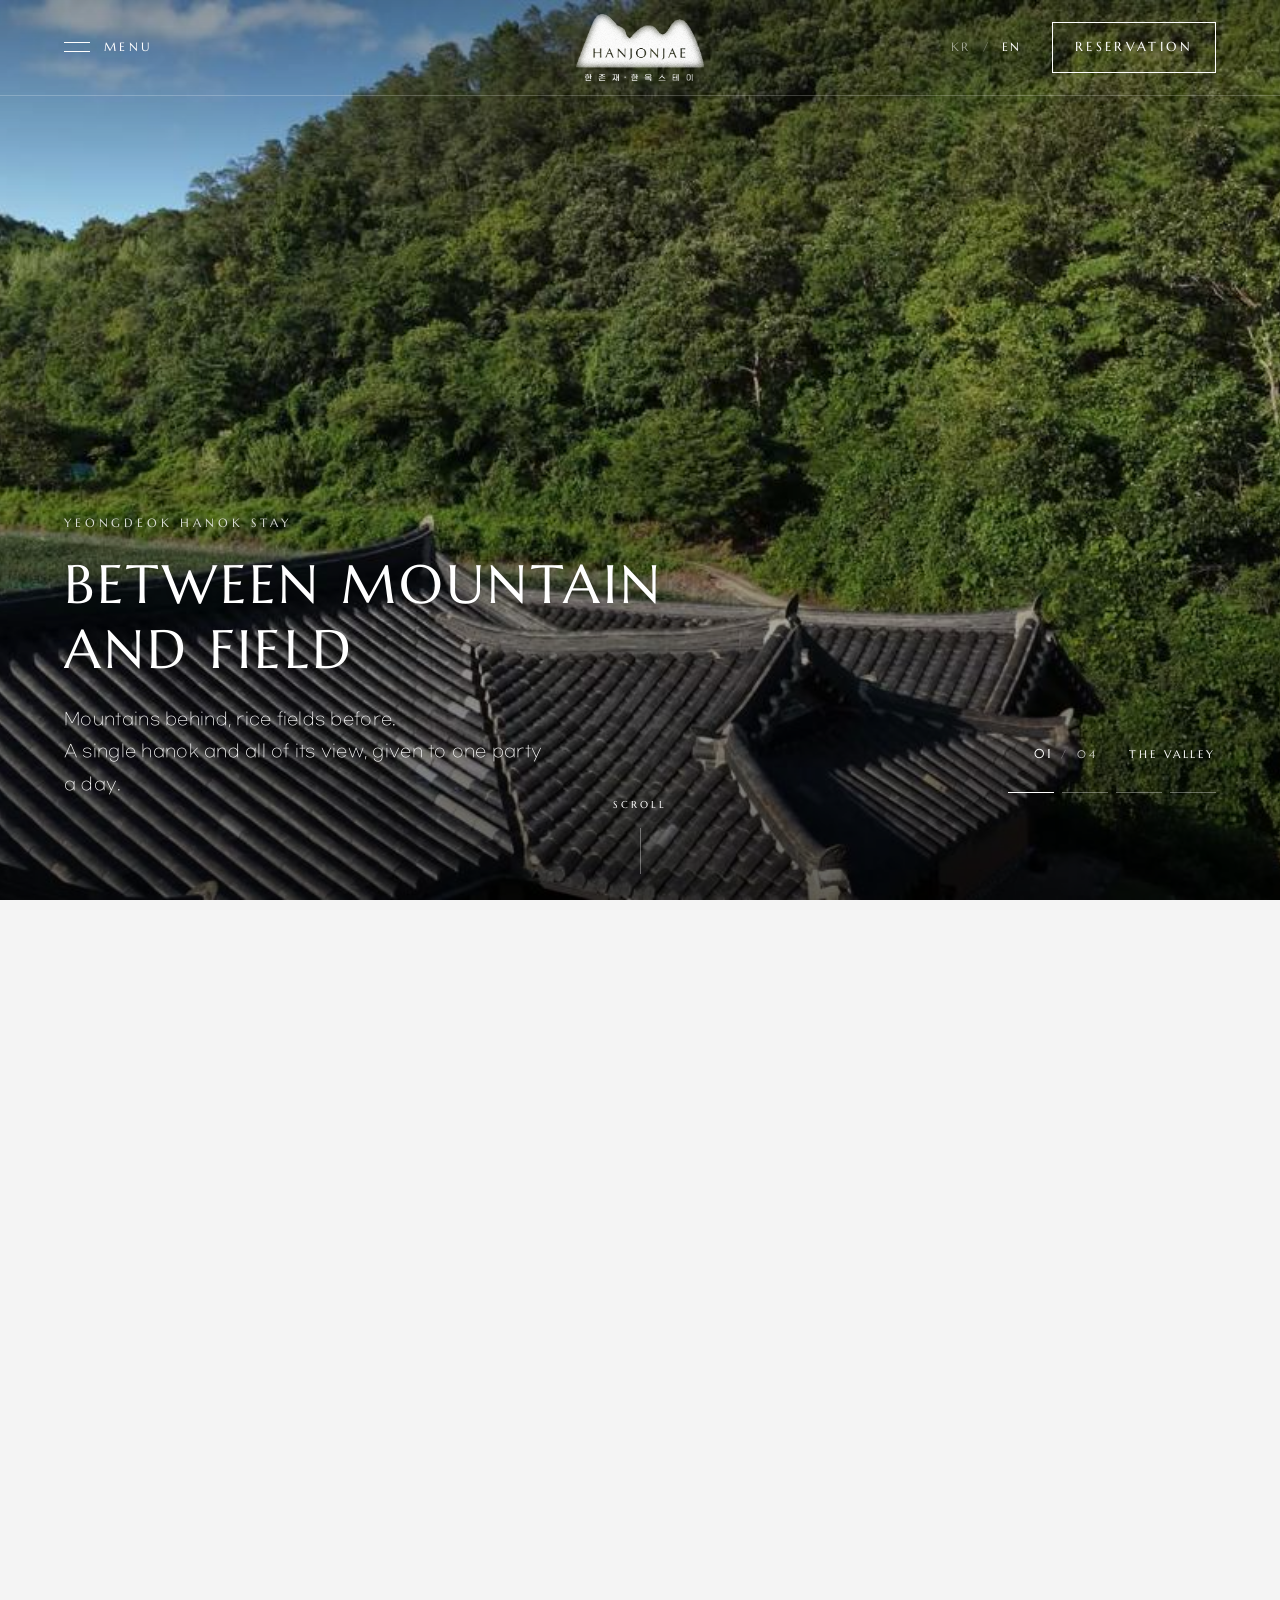
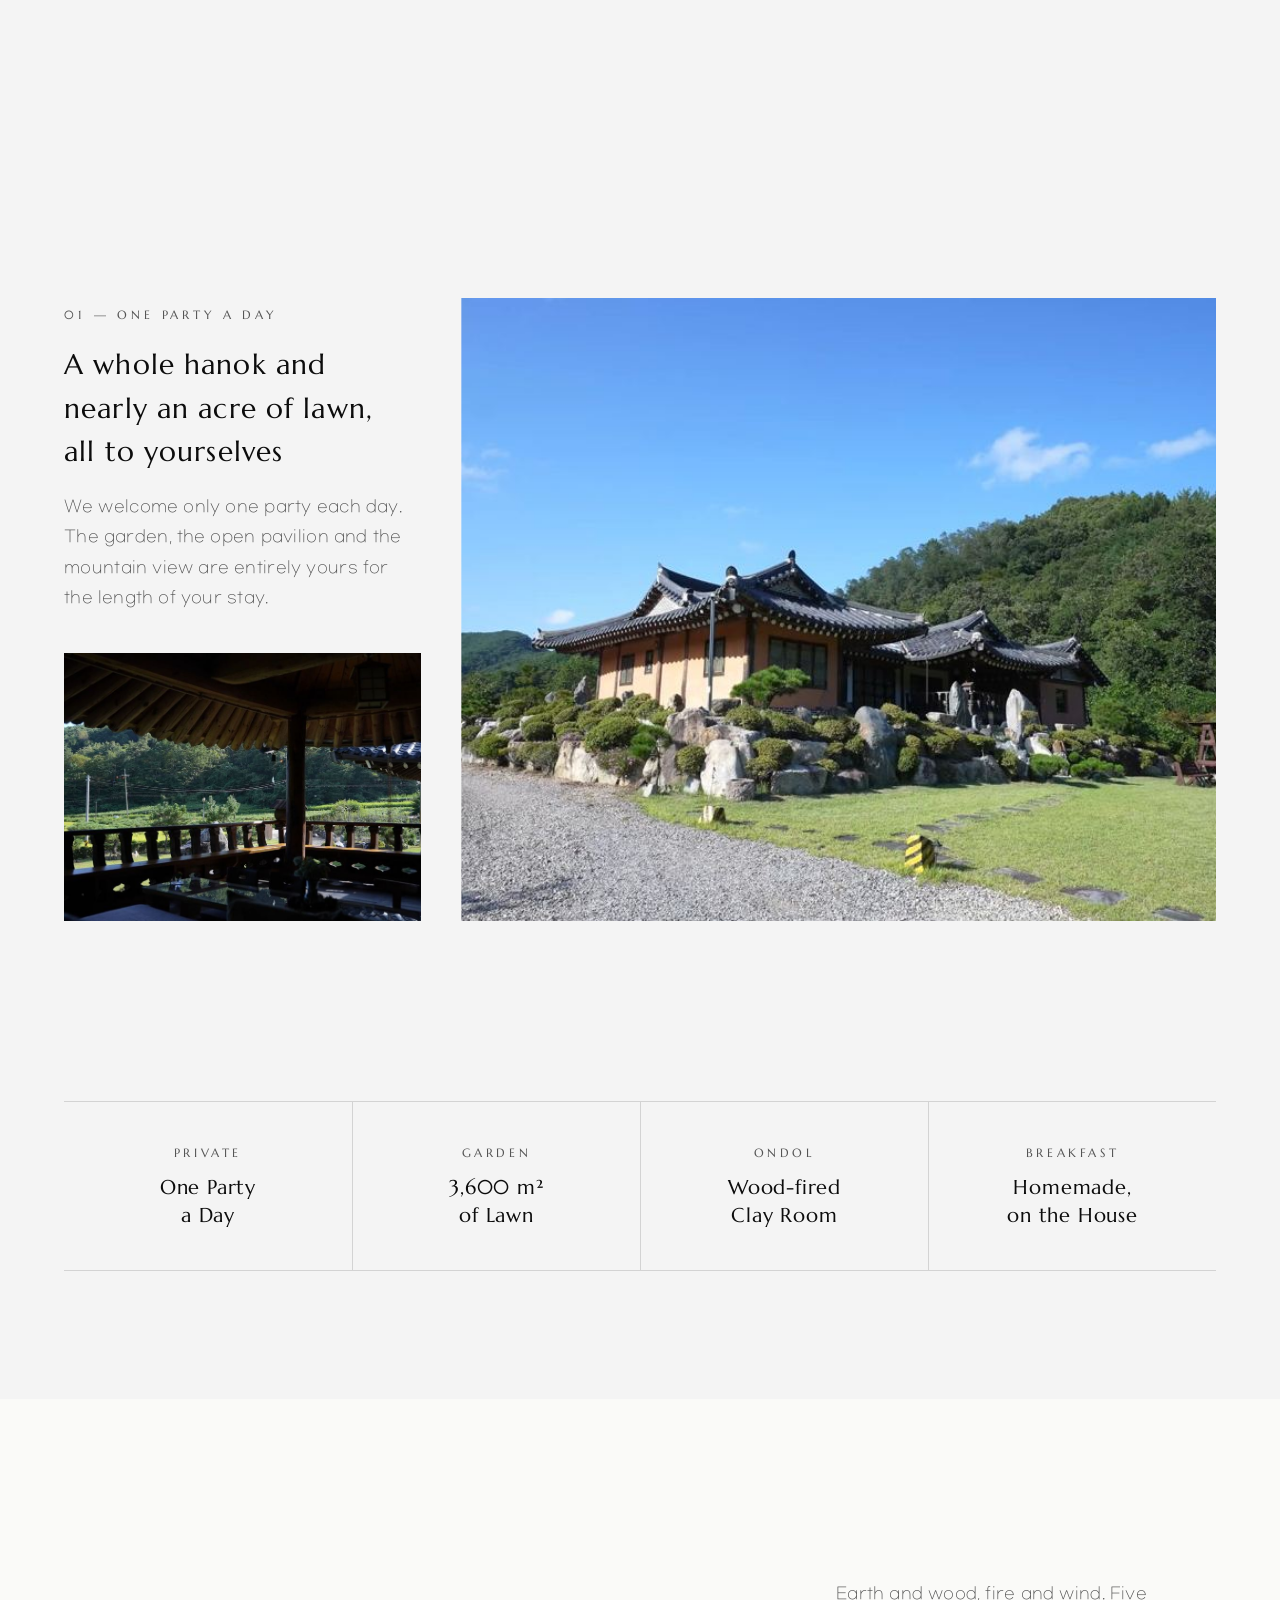
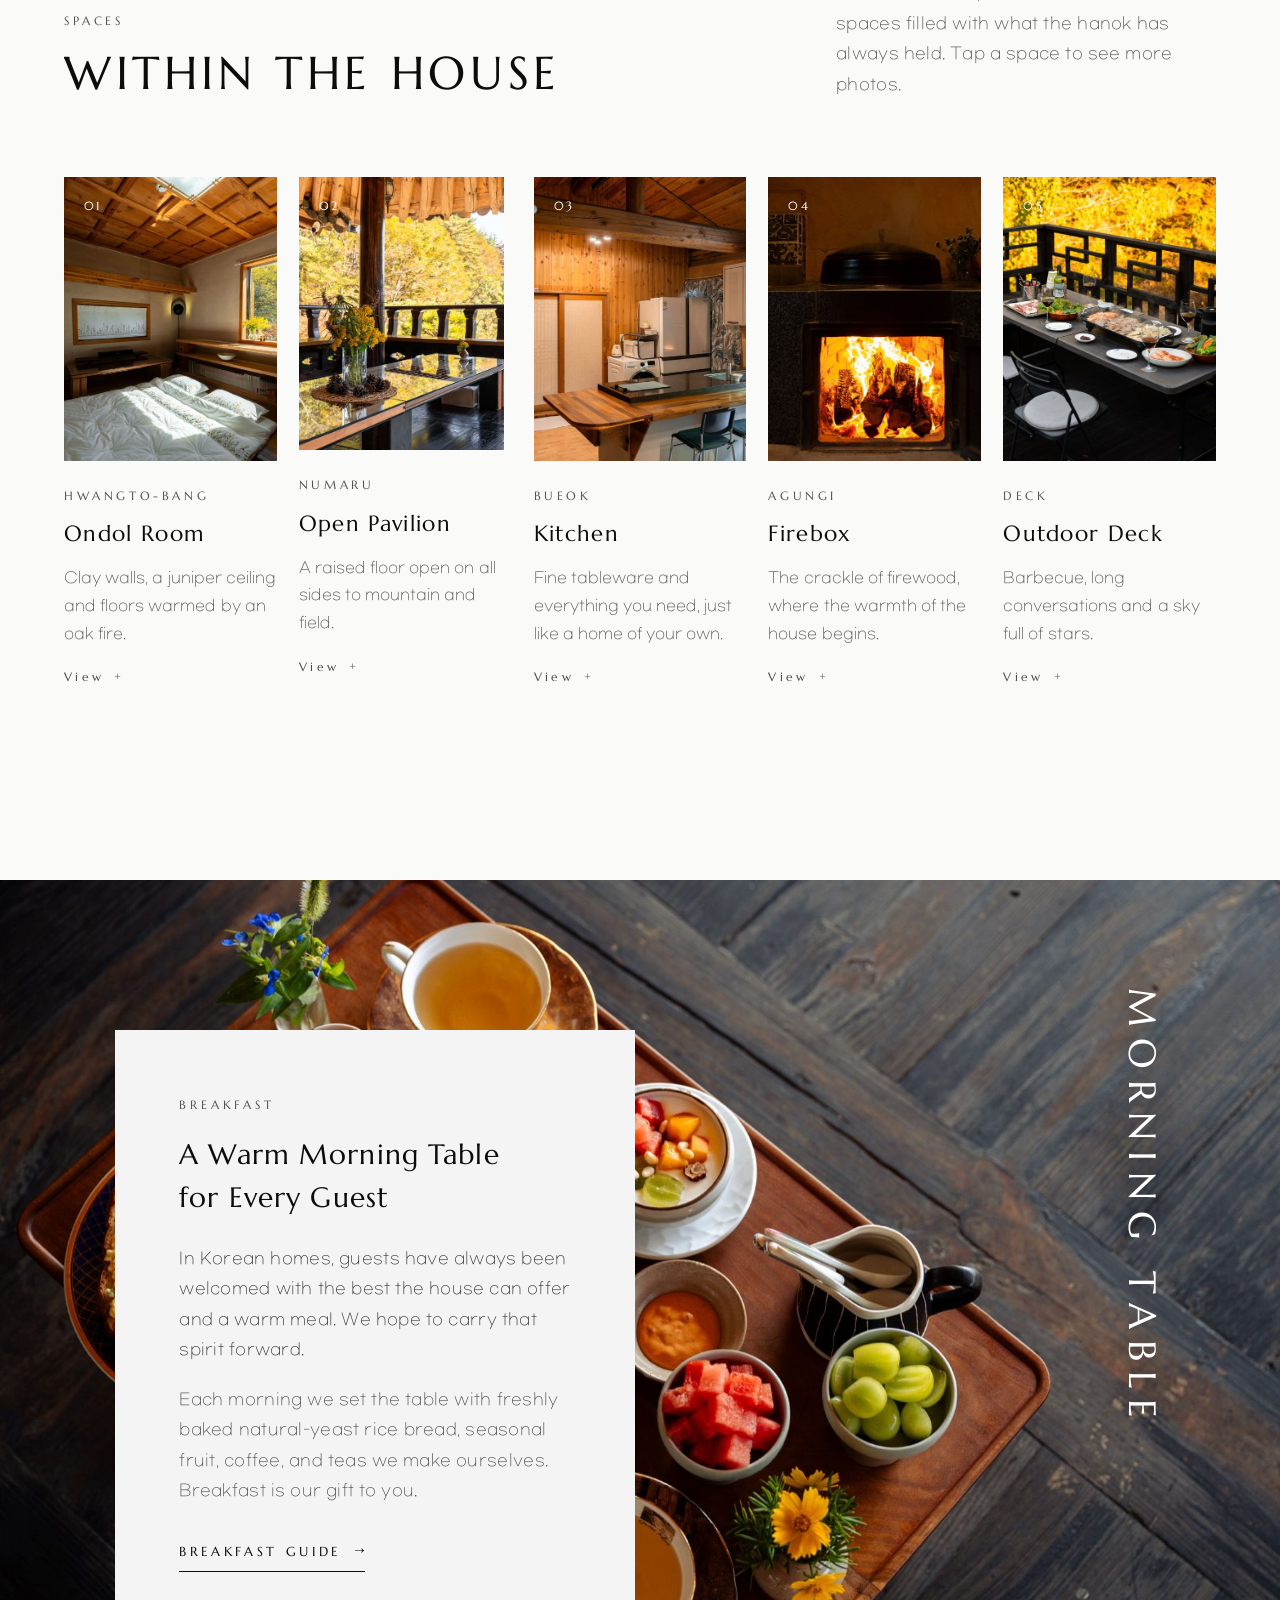
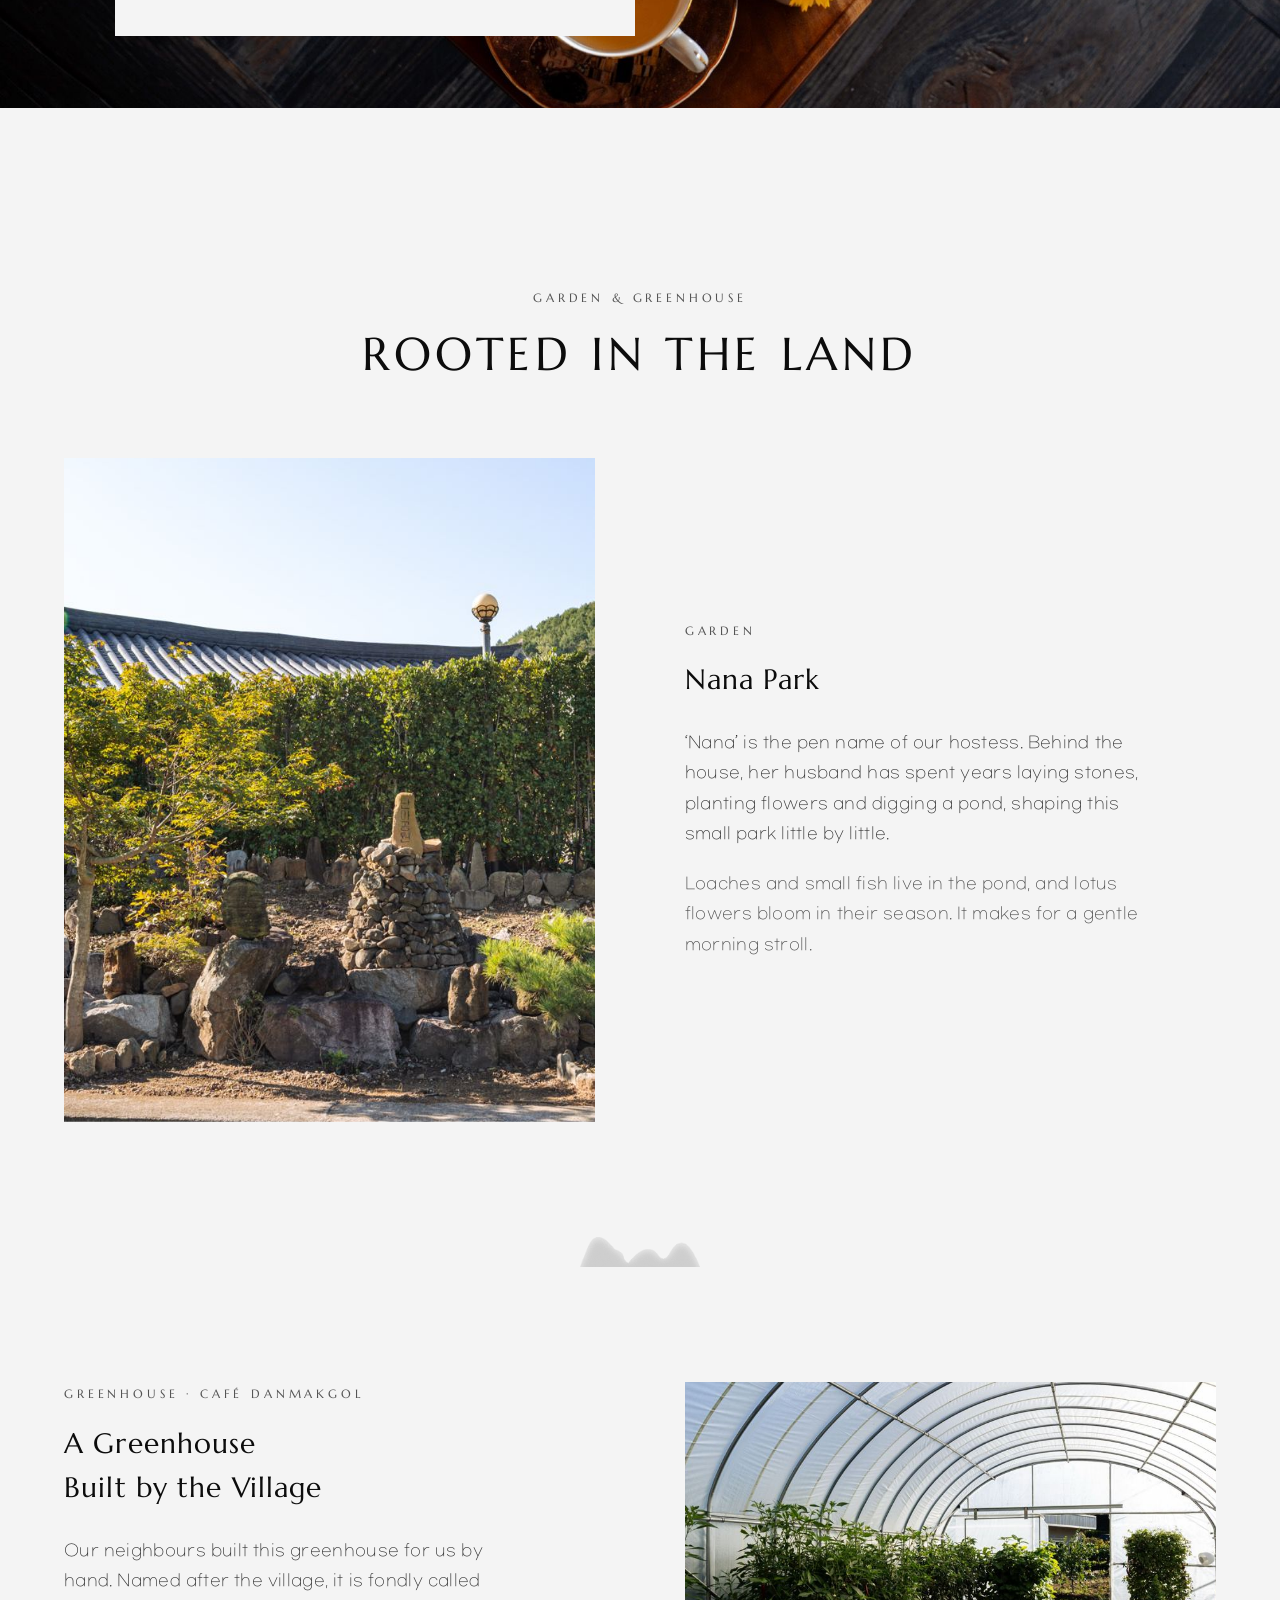
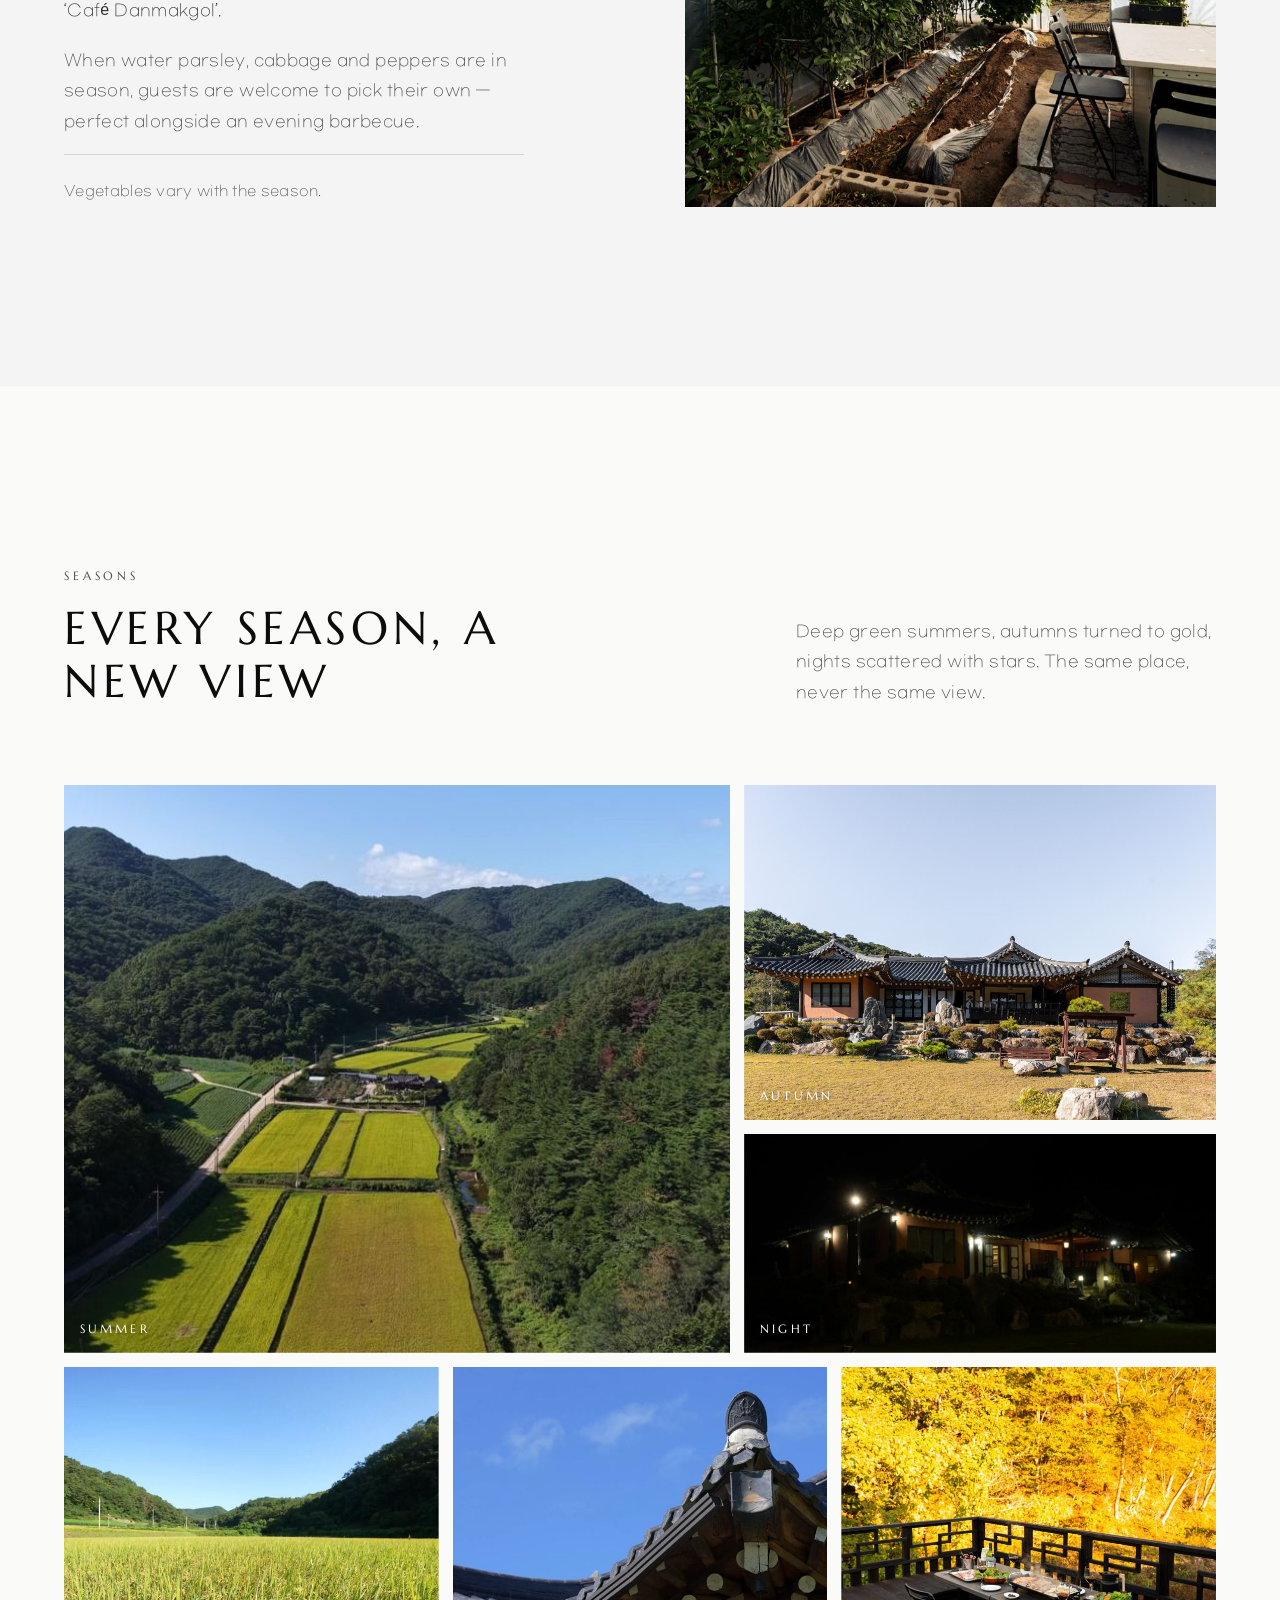
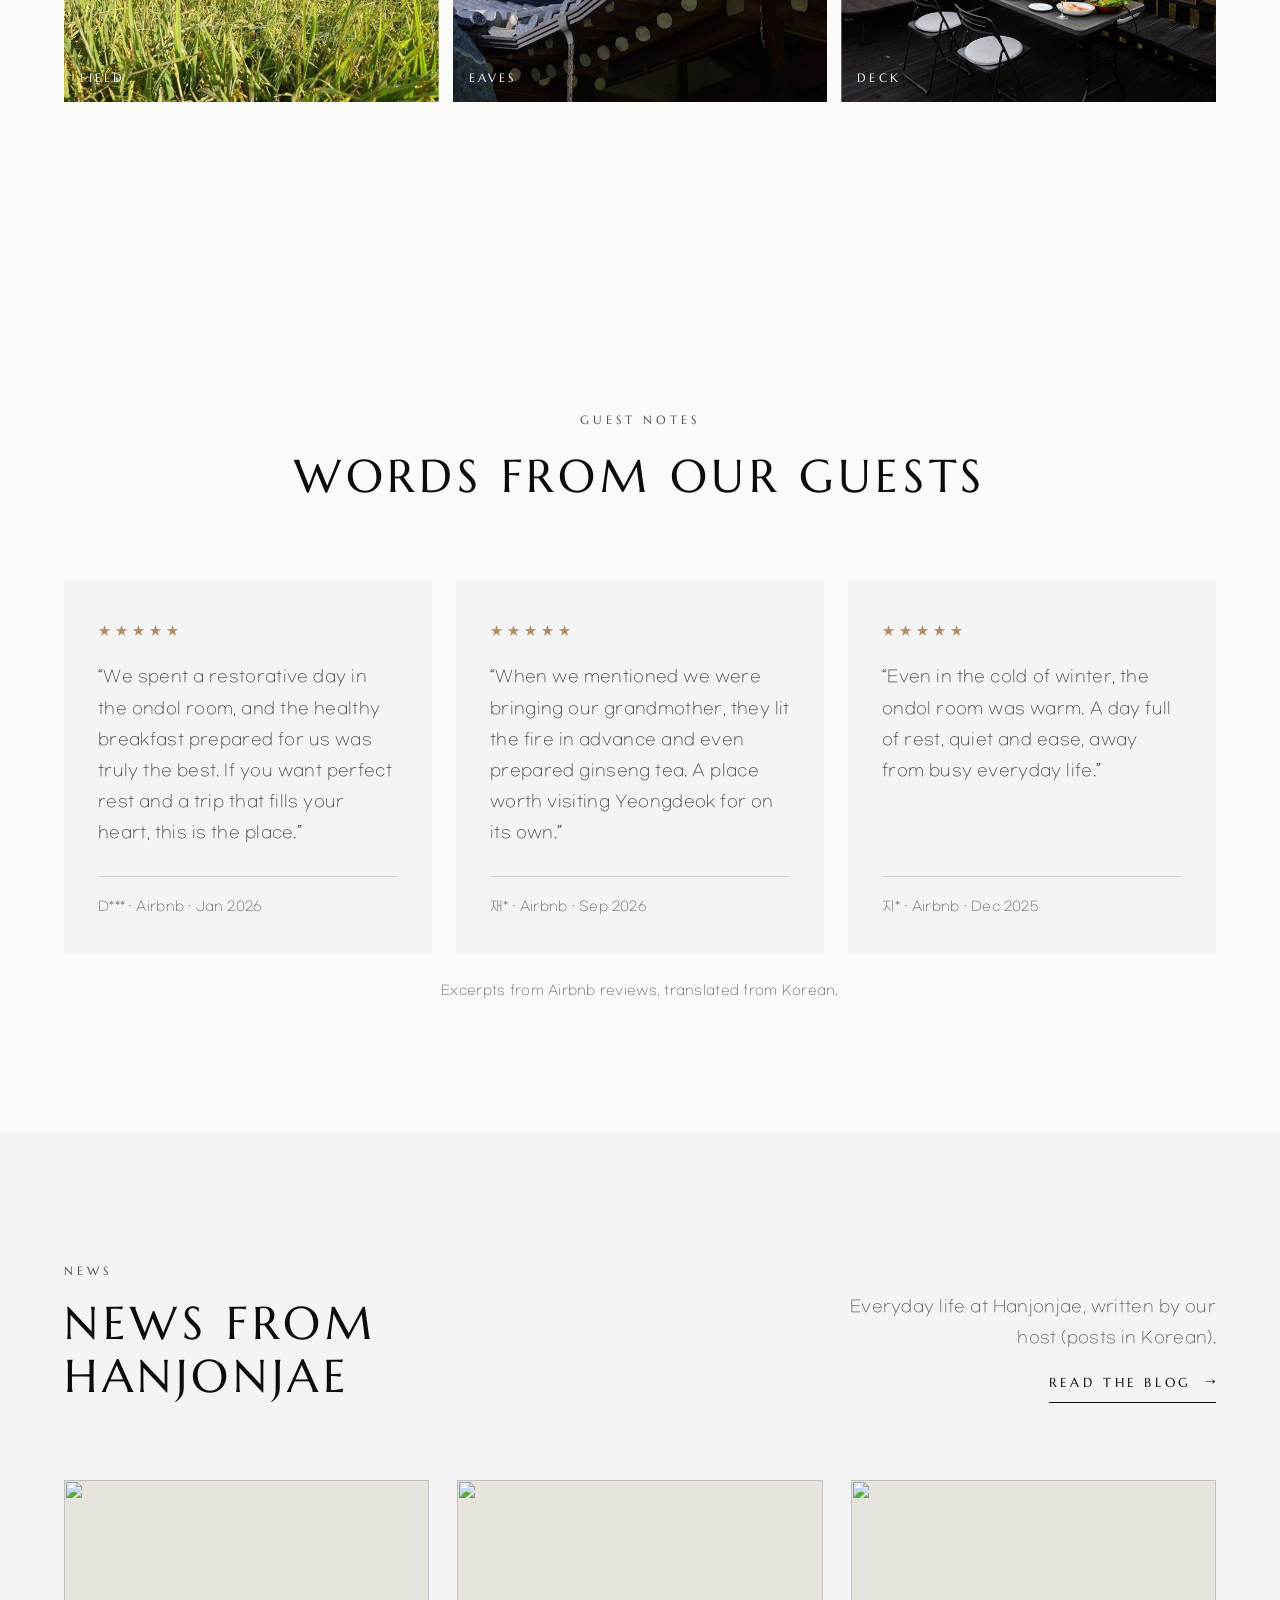
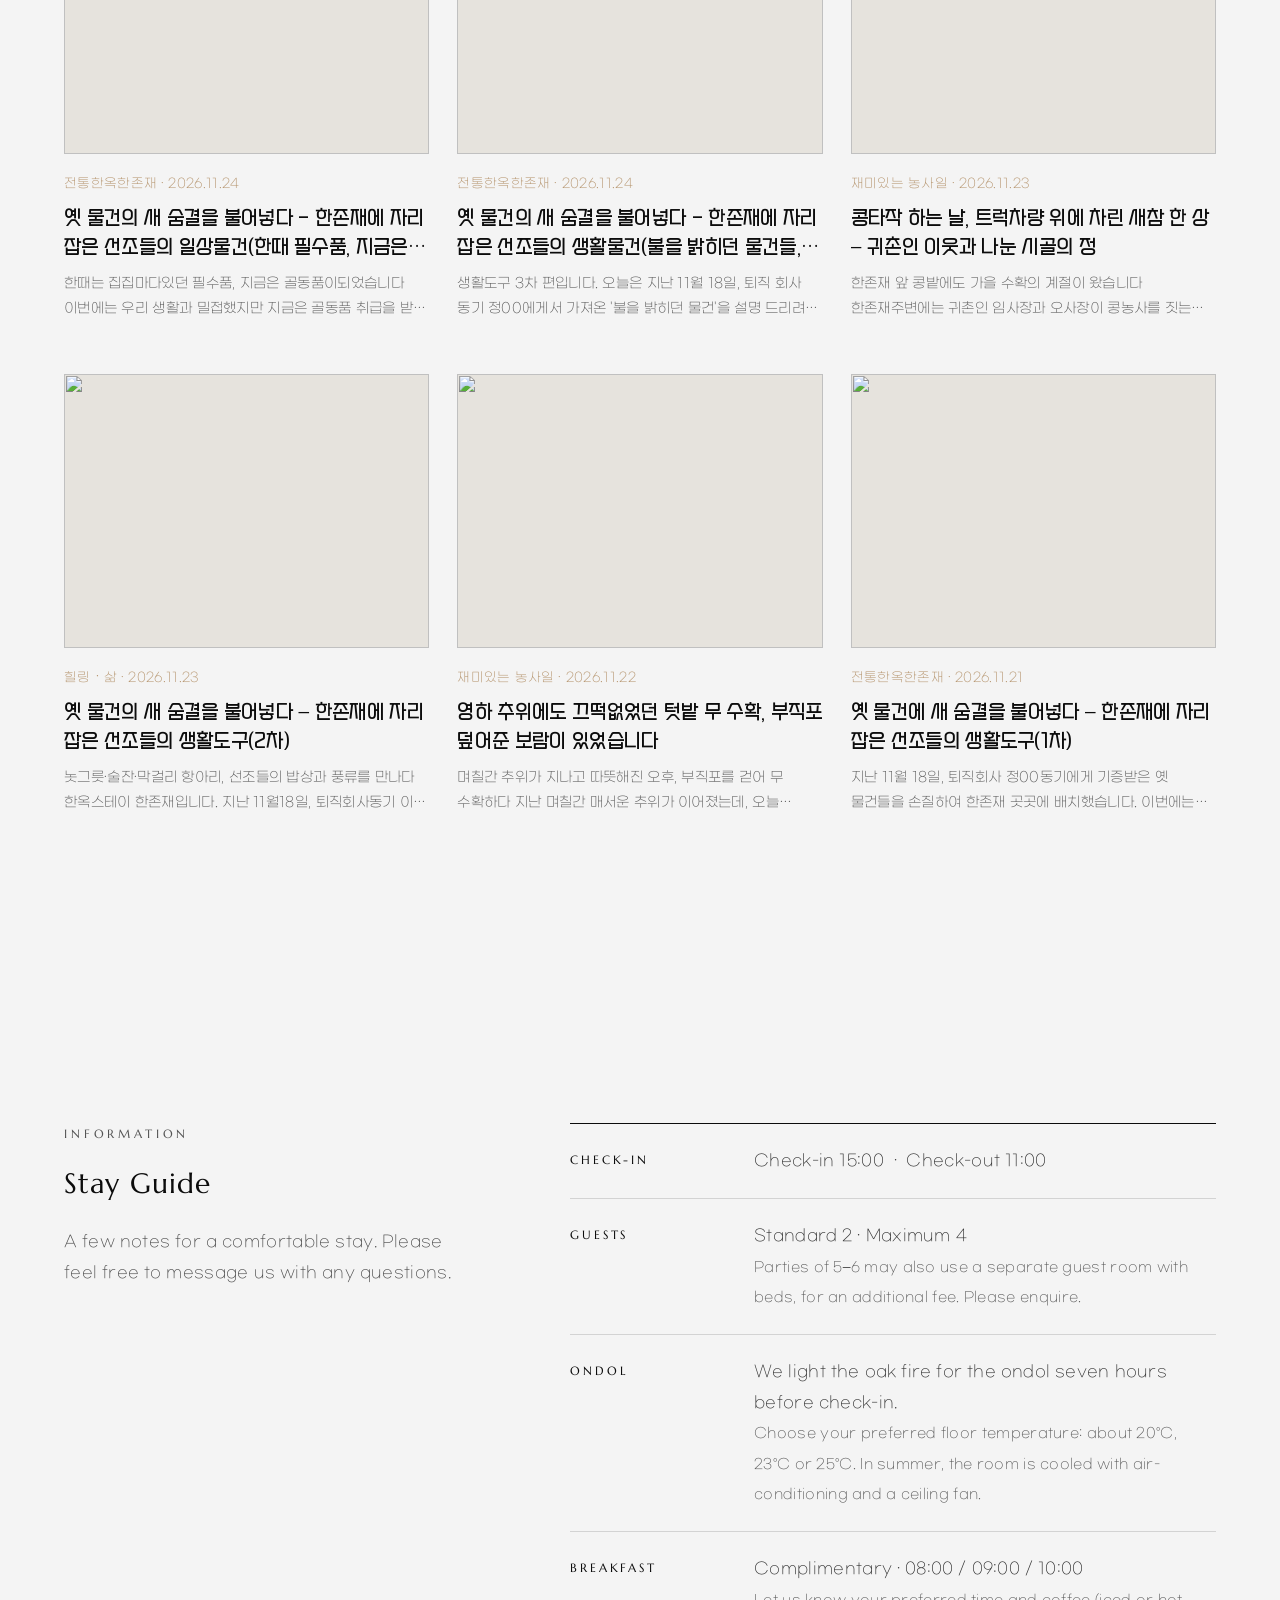
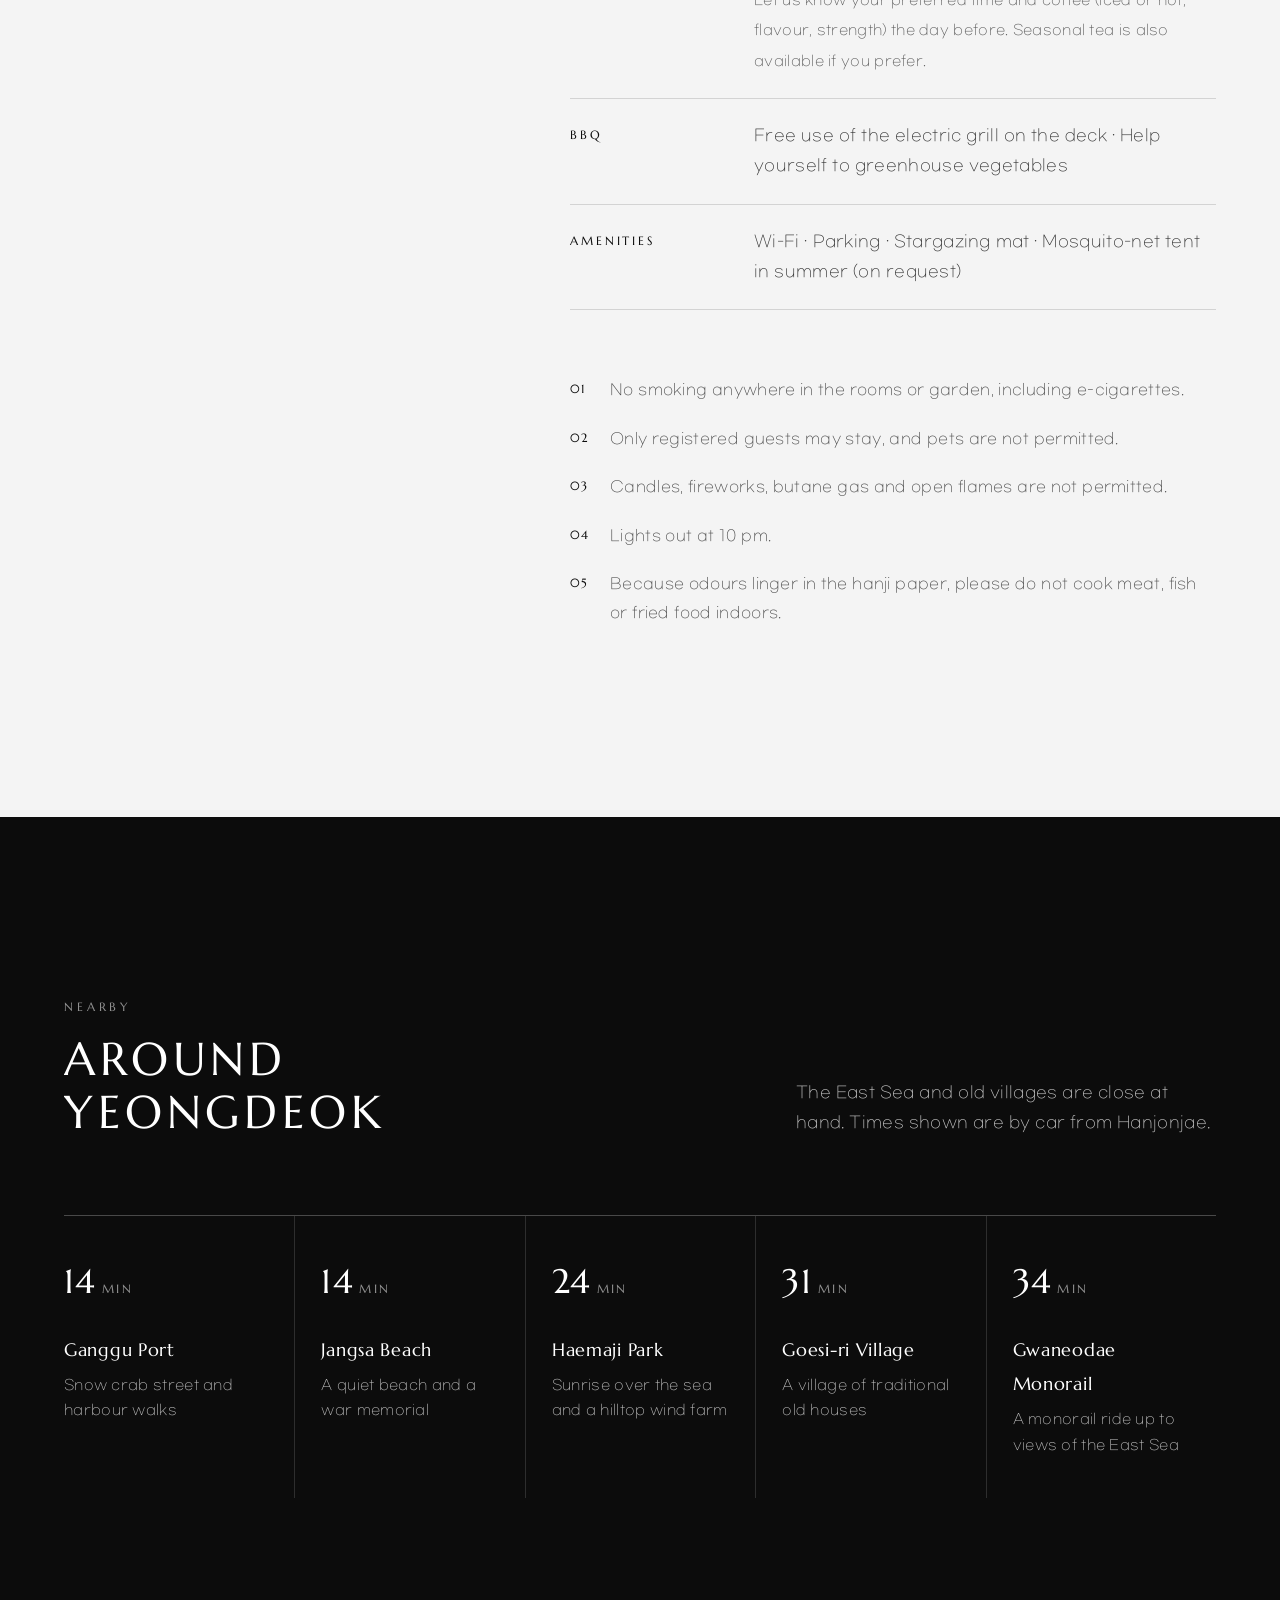
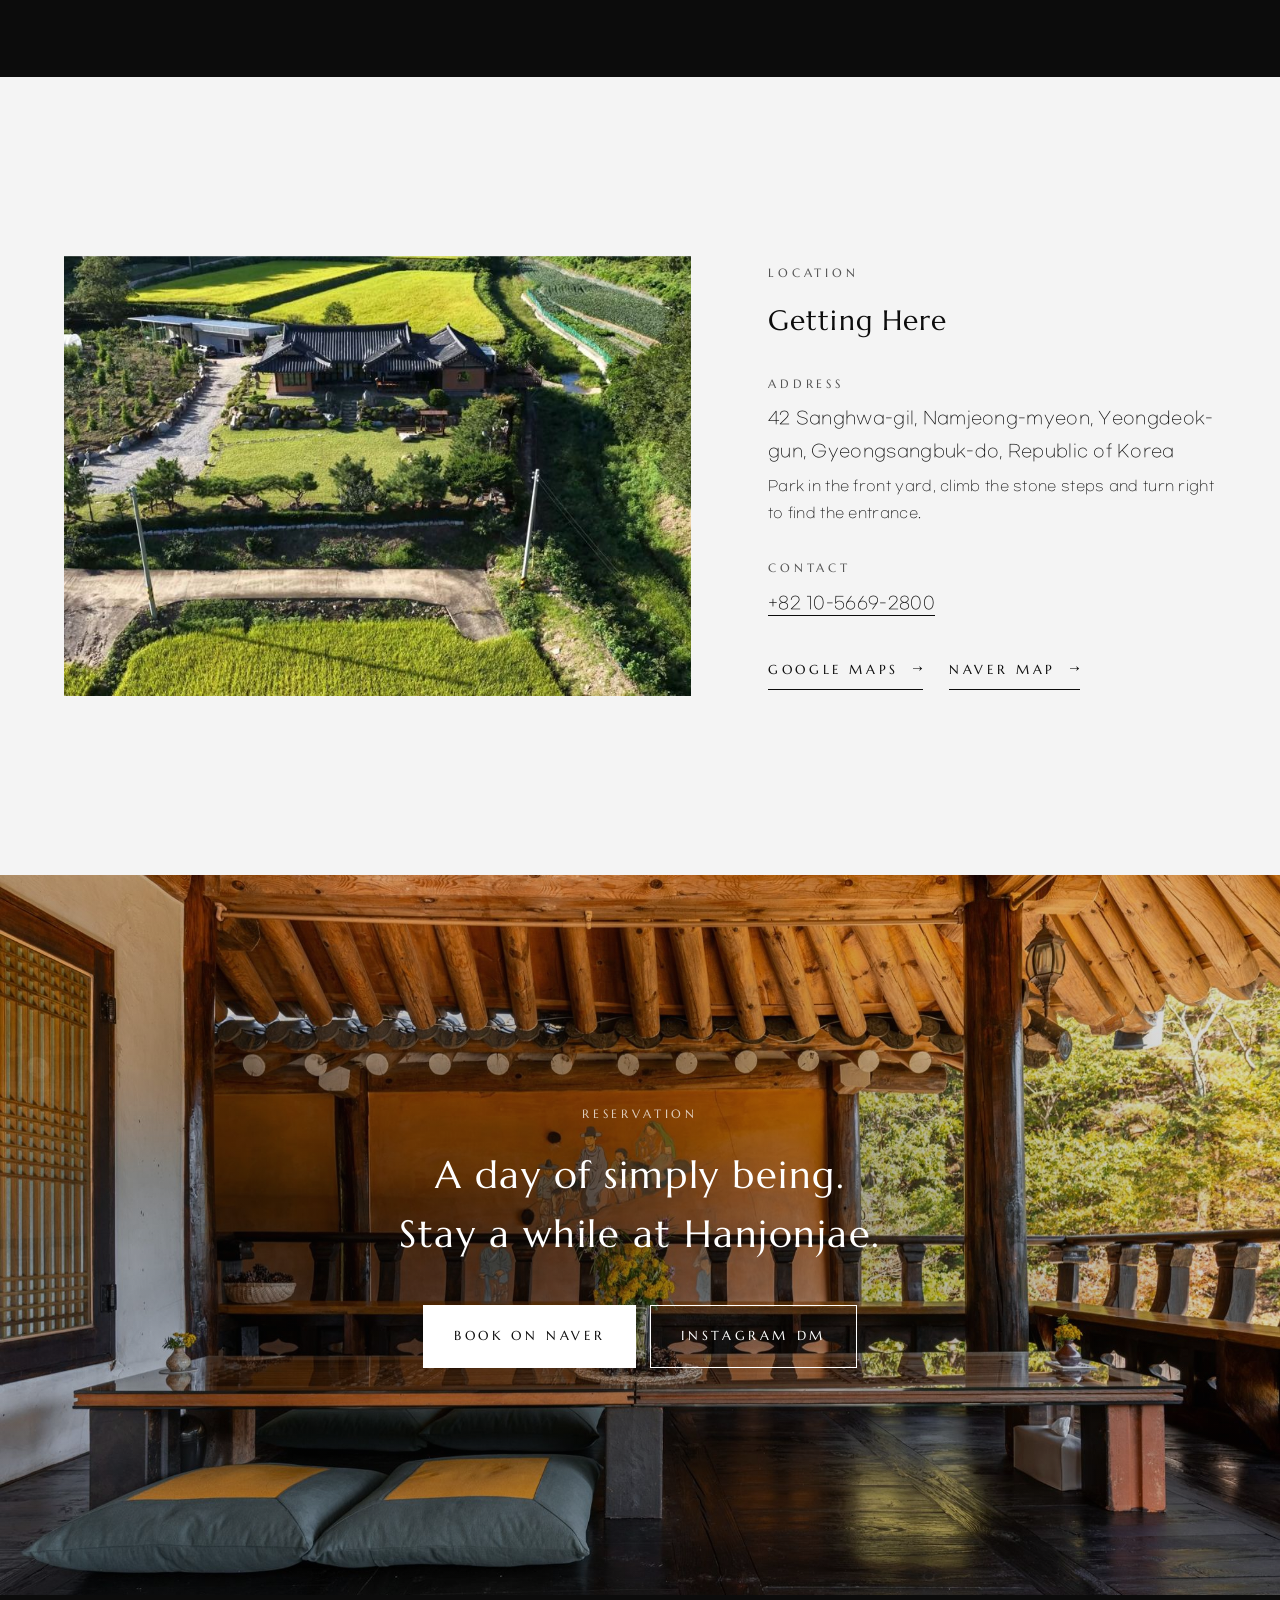
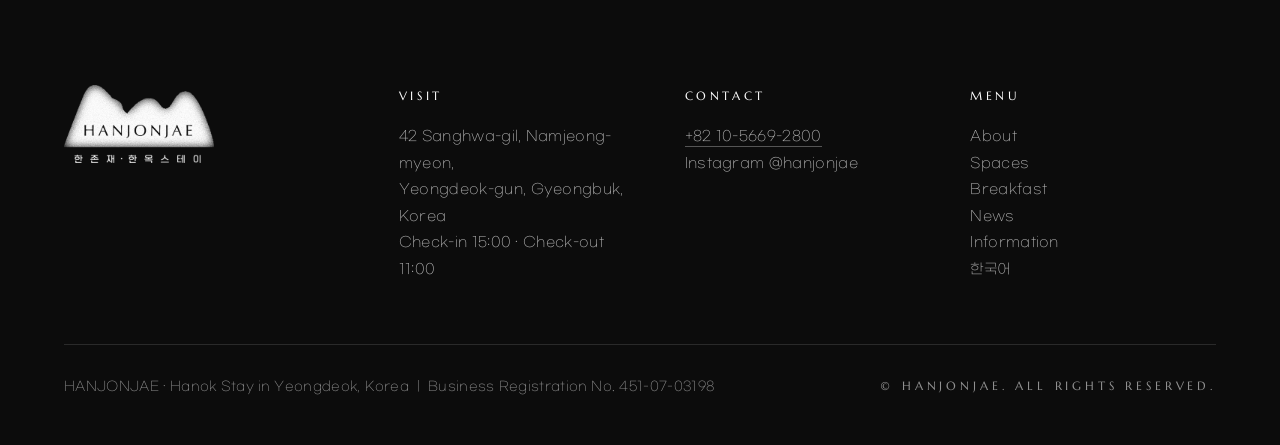
==== commit 6ce83ede: "상단바 간격·로고 여백 정리, 요금 안내 제거, 전화 문의 버튼 정렬, 모바일 예약 버튼 축소 Co-Authored-By: Claude Opus 5.5 <noreply@anthro" ====
--- a/index.html
+++ b/index.html
@@ -12,11 +12,11 @@
 <meta name="theme-color" content="#f4f4f4">
 <link rel="preload" href="assets/fonts/Marcellus-Regular.woff2" as="font" type="font/woff2" crossorigin="">
 <link rel="preload" href="assets/fonts/HJSebang-Regular.woff2" as="font" type="font/woff2" crossorigin="">
-<link rel="stylesheet" href="assets/css/style.css?v=20261125c">
-<link rel="stylesheet" href="assets/css/motion.css?v=20261125c">
+<link rel="stylesheet" href="assets/css/style.css?v=20261125e">
+<link rel="stylesheet" href="assets/css/motion.css?v=20261125e">
 <script>try{if(sessionStorage.getItem("hanjonjae-intro")||matchMedia("(prefers-reduced-motion: reduce)").matches)document.documentElement.classList.add("no-intro")}catch(e){}</script>
 <script type="application/ld+json">
-{"@context":"https://schema.org","@type":"LodgingBusiness","name":"한존재 閑存齋 Hanjonjae","alternateName":"Hanjonjae Hanok Stay","description":"산과 들 사이, 하루 한 팀만 머무는 영덕의 독채 한옥스테이","telephone":"+82-10-5669-2800","address":{"@type":"PostalAddress","streetAddress":"상화길 42","addressLocality":"영덕군 남정면","addressRegion":"경상북도","addressCountry":"KR"},"priceRange":"₩290,000–₩460,000","checkinTime":"15:00","checkoutTime":"11:00","petsAllowed":false,"amenityFeature":[{"@type":"LocationFeatureSpecification","name":"무료 조식","value":true},{"@type":"LocationFeatureSpecification","name":"무료 주차","value":true},{"@type":"LocationFeatureSpecification","name":"Wi-Fi","value":true},{"@type":"LocationFeatureSpecification","name":"바비큐 그릴","value":true}],"sameAs":["https://www.instagram.com/hanjonjae","https://blog.naver.com/wm10004"]}
+{"@context":"https://schema.org","@type":"LodgingBusiness","name":"한존재 閑存齋 Hanjonjae","alternateName":"Hanjonjae Hanok Stay","description":"산과 들 사이, 하루 한 팀만 머무는 영덕의 독채 한옥스테이","telephone":"+82-10-5669-2800","address":{"@type":"PostalAddress","streetAddress":"상화길 42","addressLocality":"영덕군 남정면","addressRegion":"경상북도","addressCountry":"KR"},"checkinTime":"15:00","checkoutTime":"11:00","petsAllowed":false,"amenityFeature":[{"@type":"LocationFeatureSpecification","name":"무료 조식","value":true},{"@type":"LocationFeatureSpecification","name":"무료 주차","value":true},{"@type":"LocationFeatureSpecification","name":"Wi-Fi","value":true},{"@type":"LocationFeatureSpecification","name":"바비큐 그릴","value":true}],"sameAs":["https://www.instagram.com/hanjonjae","https://blog.naver.com/wm10004"]}
 </script>
 </head>
 <body>
@@ -313,7 +313,6 @@
       <div class="table">
         <div class="table__row" data-en="&lt;div class=&quot;table__k&quot;&gt;Check-in&lt;/div&gt;&lt;div class=&quot;table__v&quot;&gt;Check-in 15:00 &amp;nbsp;·&amp;nbsp; Check-out 11:00&lt;/div&gt;"><div class="table__k">입실 · 퇴실</div><div class="table__v">입실 15:00 &nbsp;·&nbsp; 퇴실 11:00</div></div>
         <div class="table__row" data-en="&lt;div class=&quot;table__k&quot;&gt;Guests&lt;/div&gt;&lt;div class=&quot;table__v&quot;&gt;Standard 2 · Maximum 4&lt;br&gt;&lt;em&gt;Parties of 5–6 may also use a separate guest room with beds, for an additional fee. Please enquire.&lt;/em&gt;&lt;/div&gt;"><div class="table__k">인원</div><div class="table__v">기준 2인 · 최대 4인<br><em>5~6인은 침대가 있는 게스트룸을 함께 이용하실 수 있습니다 (추가 요금, 문의)</em></div></div>
-        <div class="table__row" data-en="&lt;div class=&quot;table__k&quot;&gt;Rates&lt;/div&gt;&lt;div class=&quot;table__v&quot;&gt;&lt;ul class=&quot;rates&quot;&gt;&lt;li&gt;&lt;span&gt;Mon&lt;/span&gt;&lt;b&gt;350,000&lt;/b&gt;&lt;/li&gt;&lt;li&gt;&lt;span&gt;Tue&lt;/span&gt;&lt;b&gt;290,000&lt;/b&gt;&lt;/li&gt;&lt;li&gt;&lt;span&gt;Wed&lt;/span&gt;&lt;b&gt;290,000&lt;/b&gt;&lt;/li&gt;&lt;li&gt;&lt;span&gt;Thu&lt;/span&gt;&lt;b&gt;350,000&lt;/b&gt;&lt;/li&gt;&lt;li&gt;&lt;span&gt;Fri&lt;/span&gt;&lt;b&gt;423,000&lt;/b&gt;&lt;/li&gt;&lt;li&gt;&lt;span&gt;Sat&lt;/span&gt;&lt;b&gt;460,000&lt;/b&gt;&lt;/li&gt;&lt;li&gt;&lt;span&gt;Sun&lt;/span&gt;&lt;b&gt;423,000&lt;/b&gt;&lt;/li&gt;&lt;li&gt;&lt;span&gt;Holiday&lt;/span&gt;&lt;b&gt;460,000&lt;/b&gt;&lt;/li&gt;&lt;/ul&gt;&lt;em&gt;Per night for 2 guests, in Korean won (KRW). Stay 2 nights or more and each additional night is KRW 30,000 off.&lt;/em&gt;&lt;/div&gt;"><div class="table__k">요금</div><div class="table__v"><ul class="rates"><li><span>월</span><b>350,000</b></li><li><span>화</span><b>290,000</b></li><li><span>수</span><b>290,000</b></li><li><span>목</span><b>350,000</b></li><li><span>금</span><b>423,000</b></li><li><span>토</span><b>460,000</b></li><li><span>일</span><b>423,000</b></li><li><span>공휴일</span><b>460,000</b></li></ul><em>1박 · 기준 2인 요금(원)입니다. 2박 이상 머무시면 추가 1박마다 30,000원을 할인해 드려요.</em></div></div>
         <div class="table__row" data-en="&lt;div class=&quot;table__k&quot;&gt;Ondol&lt;/div&gt;&lt;div class=&quot;table__v&quot;&gt;We light the oak fire for the ondol seven hours before check-in.&lt;br&gt;&lt;em&gt;Choose your preferred floor temperature: about 20°C, 23°C or 25°C. In summer, the room is cooled with air-conditioning and a ceiling fan.&lt;/em&gt;&lt;/div&gt;"><div class="table__k">온돌</div><div class="table__v">체크인 7시간 전부터 참나무 장작으로 구들을 데웁니다.<br><em>약 20° · 23° · 25° 중 원하시는 온도를 알려주세요. 여름에는 에어컨과 실링팬으로 시원하게 준비합니다.</em></div></div>
         <div class="table__row" data-en="&lt;div class=&quot;table__k&quot;&gt;Breakfast&lt;/div&gt;&lt;div class=&quot;table__v&quot;&gt;Complimentary · 08:00 / 09:00 / 10:00&lt;br&gt;&lt;em&gt;Let us know your preferred time and coffee (iced or hot, flavour, strength) the day before. Seasonal tea is also available if you prefer.&lt;/em&gt;&lt;/div&gt;"><div class="table__k">아침상</div><div class="table__v">무료 · 08:00 / 09:00 / 10:00 중 선택<br><em>전날까지 시간과 커피 취향(온도·맛·진하기)을 알려주세요. 커피 대신 계절 차도 준비합니다.</em></div></div>
         <div class="table__row" data-en="&lt;div class=&quot;table__k&quot;&gt;BBQ&lt;/div&gt;&lt;div class=&quot;table__v&quot;&gt;Free use of the electric grill on the deck · Help yourself to greenhouse vegetables&lt;/div&gt;"><div class="table__k">바비큐</div><div class="table__v">데크 전기 그릴 무료 · 그린하우스 채소 곁들임 가능</div></div>
@@ -462,7 +461,7 @@
   <p>저녁에는 하늘을 올려다보세요. 맑은 날이면 별이 잘 보입니다. 별자리 매트도 준비해두었고, 여름에는 미리 말씀해주시면 2인용 모기장 텐트도 마련해드립니다.</p>
 </template>
 
-<script src="assets/js/main.js?v=20261125c"></script>
+<script src="assets/js/main.js?v=20261125e"></script>
 
 
 </body></html>
--- a/assets/css/style.css
+++ b/assets/css/style.css
@@ -654,22 +654,16 @@
 .link-more--light { color: #fff; }
 
 /* 전화번호 링크는 본문 색 그대로 */
-a[href^="tel:"] { border-bottom: 1px solid currentColor; padding-bottom: 1px; }
-.footer a[href^="tel:"], .drawer__foot a[href^="tel:"] { border-bottom-color: rgba(255,255,255,.3); }
-.drawer__foot a[href^="tel:"] { border-bottom-color: var(--line); }
+a[href^="tel:"]:not(.btn) { border-bottom: 1px solid currentColor; padding-bottom: 1px; }
+.footer a[href^="tel:"], .drawer__foot a[href^="tel:"]:not(.btn) { border-bottom-color: rgba(255,255,255,.3); }
+.drawer__foot a[href^="tel:"]:not(.btn) { border-bottom-color: var(--line); }
 
 /* 키보드로 이동할 때 위치가 보이게 */
 :focus-visible { outline: 2px solid var(--wood); outline-offset: 3px; }
 
-/* ───────── 요일별 요금 ───────── */
-.rates { list-style: none; margin: 2px 0 12px; padding: 0; display: grid; grid-template-columns: repeat(4, 1fr); border-top: 1px solid var(--line); border-left: 1px solid var(--line); }
-.rates li { display: flex; flex-direction: column; gap: 2px; padding: 10px 12px; border-right: 1px solid var(--line); border-bottom: 1px solid var(--line); }
-.rates span { font-size: 13px; color: var(--stone); }
-.rates b { font-weight: 500; font-size: 16px; color: var(--ink); letter-spacing: .01em; }
-.rates li:nth-child(n+5) { background: rgba(176,140,98,.07); }
+
 .cta__price { font-family: var(--f-point); font-size: 17px; color: rgba(255,255,255,.92); margin: -18px 0 30px; letter-spacing: .04em; }
 html[lang="en"] .cta__price { font-family: var(--f-title); letter-spacing: .14em; font-size: 15px; }
-@media (max-width: 520px) { .rates li { padding: 9px 10px; } .rates b { font-size: 15px; } }
 
 /* ───────── 한존재 소식 (블로그) ───────── */
 .journal.is-empty { display: none; }
@@ -699,3 +693,25 @@
 /* 상단바: 메뉴 글자는 넓은 화면에서만 (좁으면 MENU 패널로) */
 .nav-inline { gap: 24px; letter-spacing: .2em; }
 @media (max-width: 1359px) { .nav-inline { display: none; } }
+
+/* 상단바 간격 통일 · 로고 위아래 여백 */
+.header { height: 96px; }
+.header.is-solid { height: 76px; }
+.brand { width: 128px; }
+.header.is-solid .brand { width: 96px; }
+.header__left, .nav-inline, .header__right { gap: 28px; }
+section[id] { scroll-margin-top: 76px; }
+@media (max-width: 820px) {
+  .header { height: 64px; }
+  .header.is-solid { height: 58px; }
+  .brand { width: 84px; }
+  .header.is-solid .brand { width: 76px; }
+  .header__right { gap: 14px; }
+  section[id] { scroll-margin-top: 58px; }
+}
+/* 모바일: 둥근 예약 버튼을 조금 작게 — 본문 글을 덜 가리도록 */
+@media (max-width: 820px) {
+  .seal { width: 56px; height: 56px; right: 14px; bottom: 14px; }
+  .seal__in b { font-size: 16px; }
+  .seal__in small { font-size: 8px; margin-top: 3px; }
+}
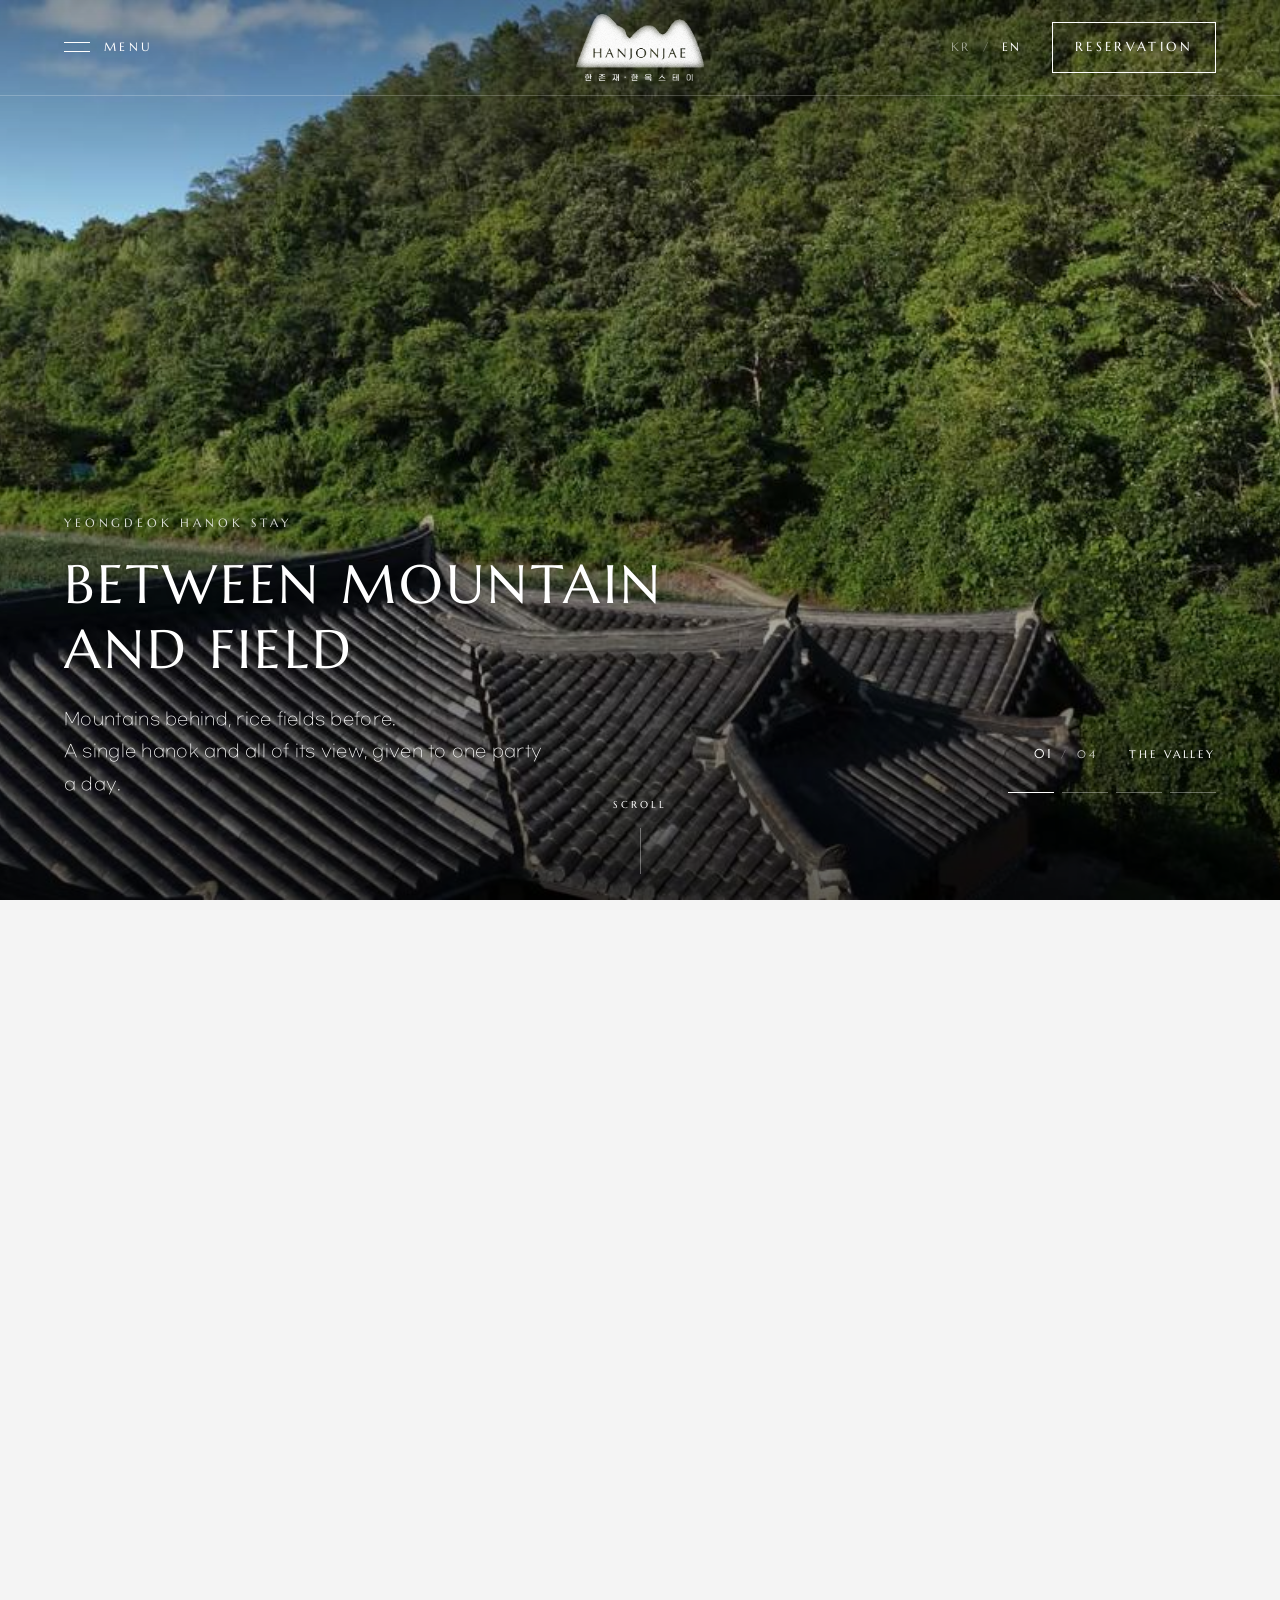
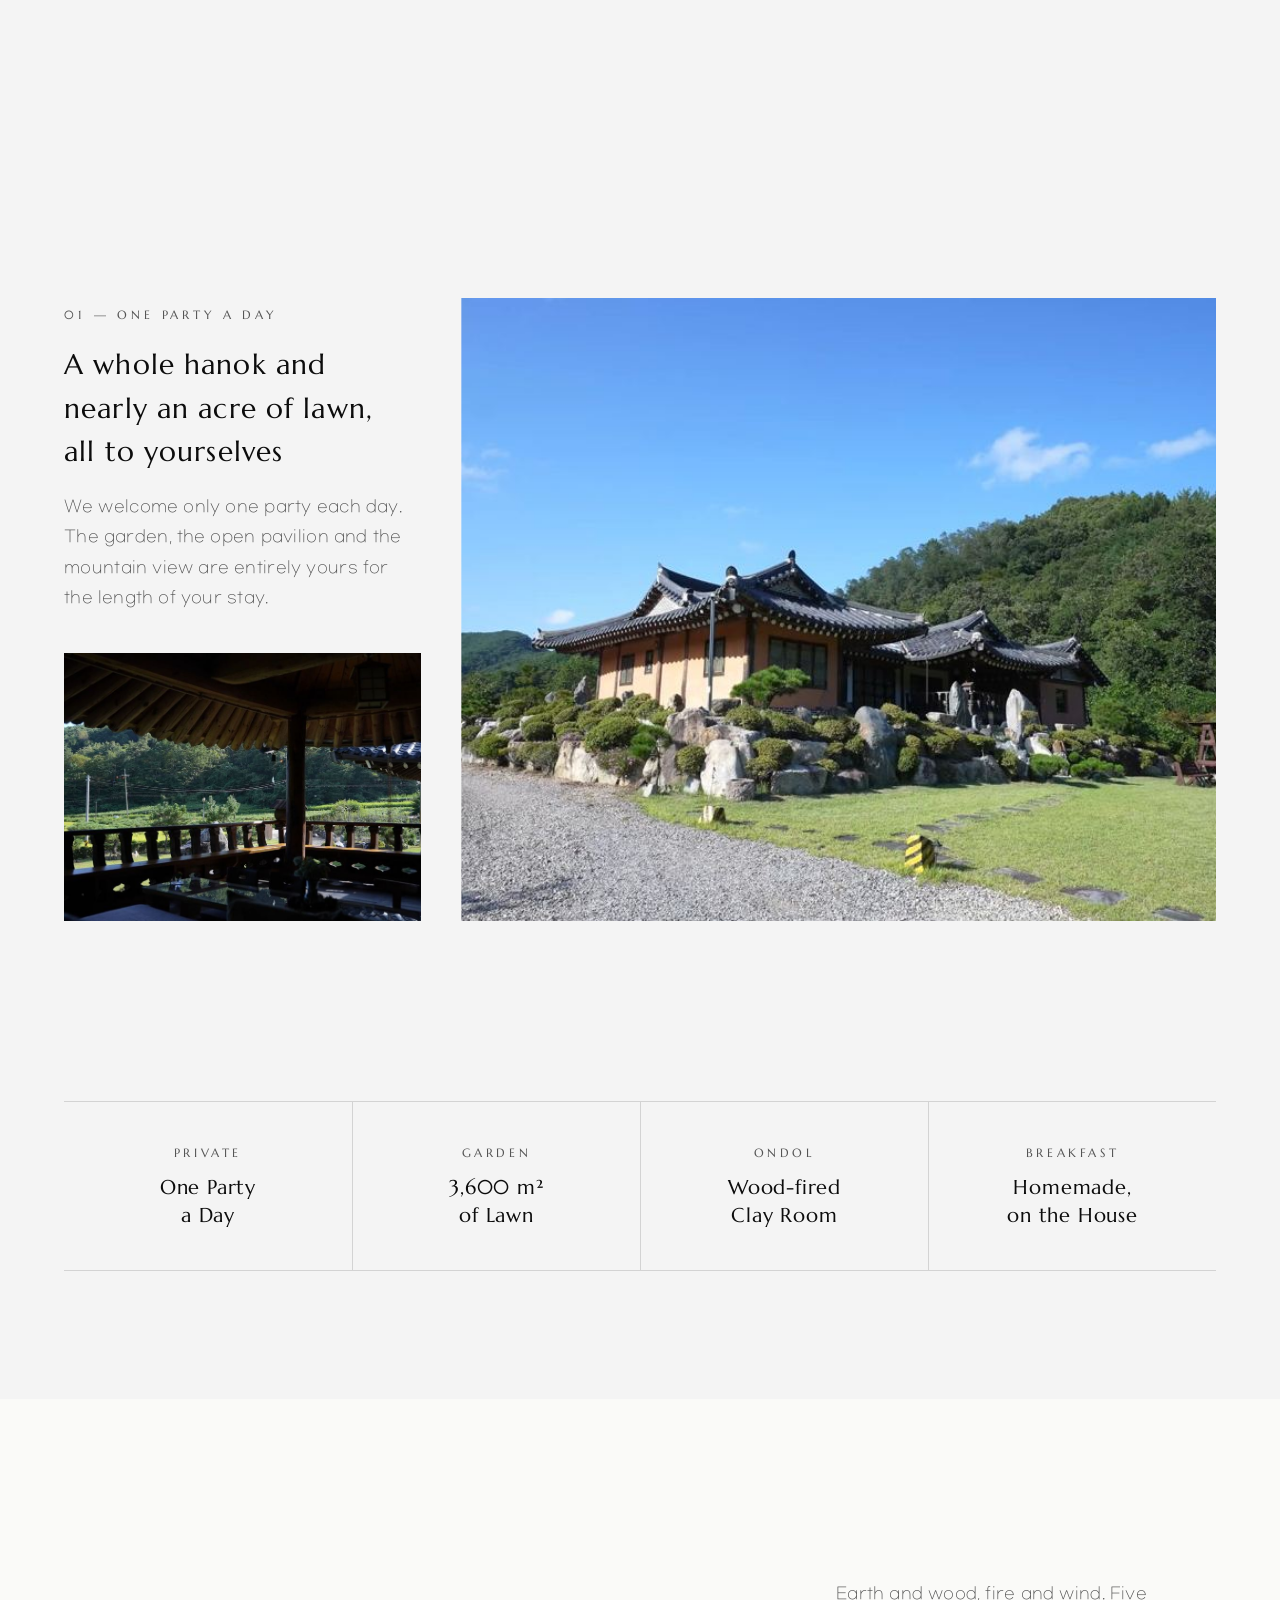
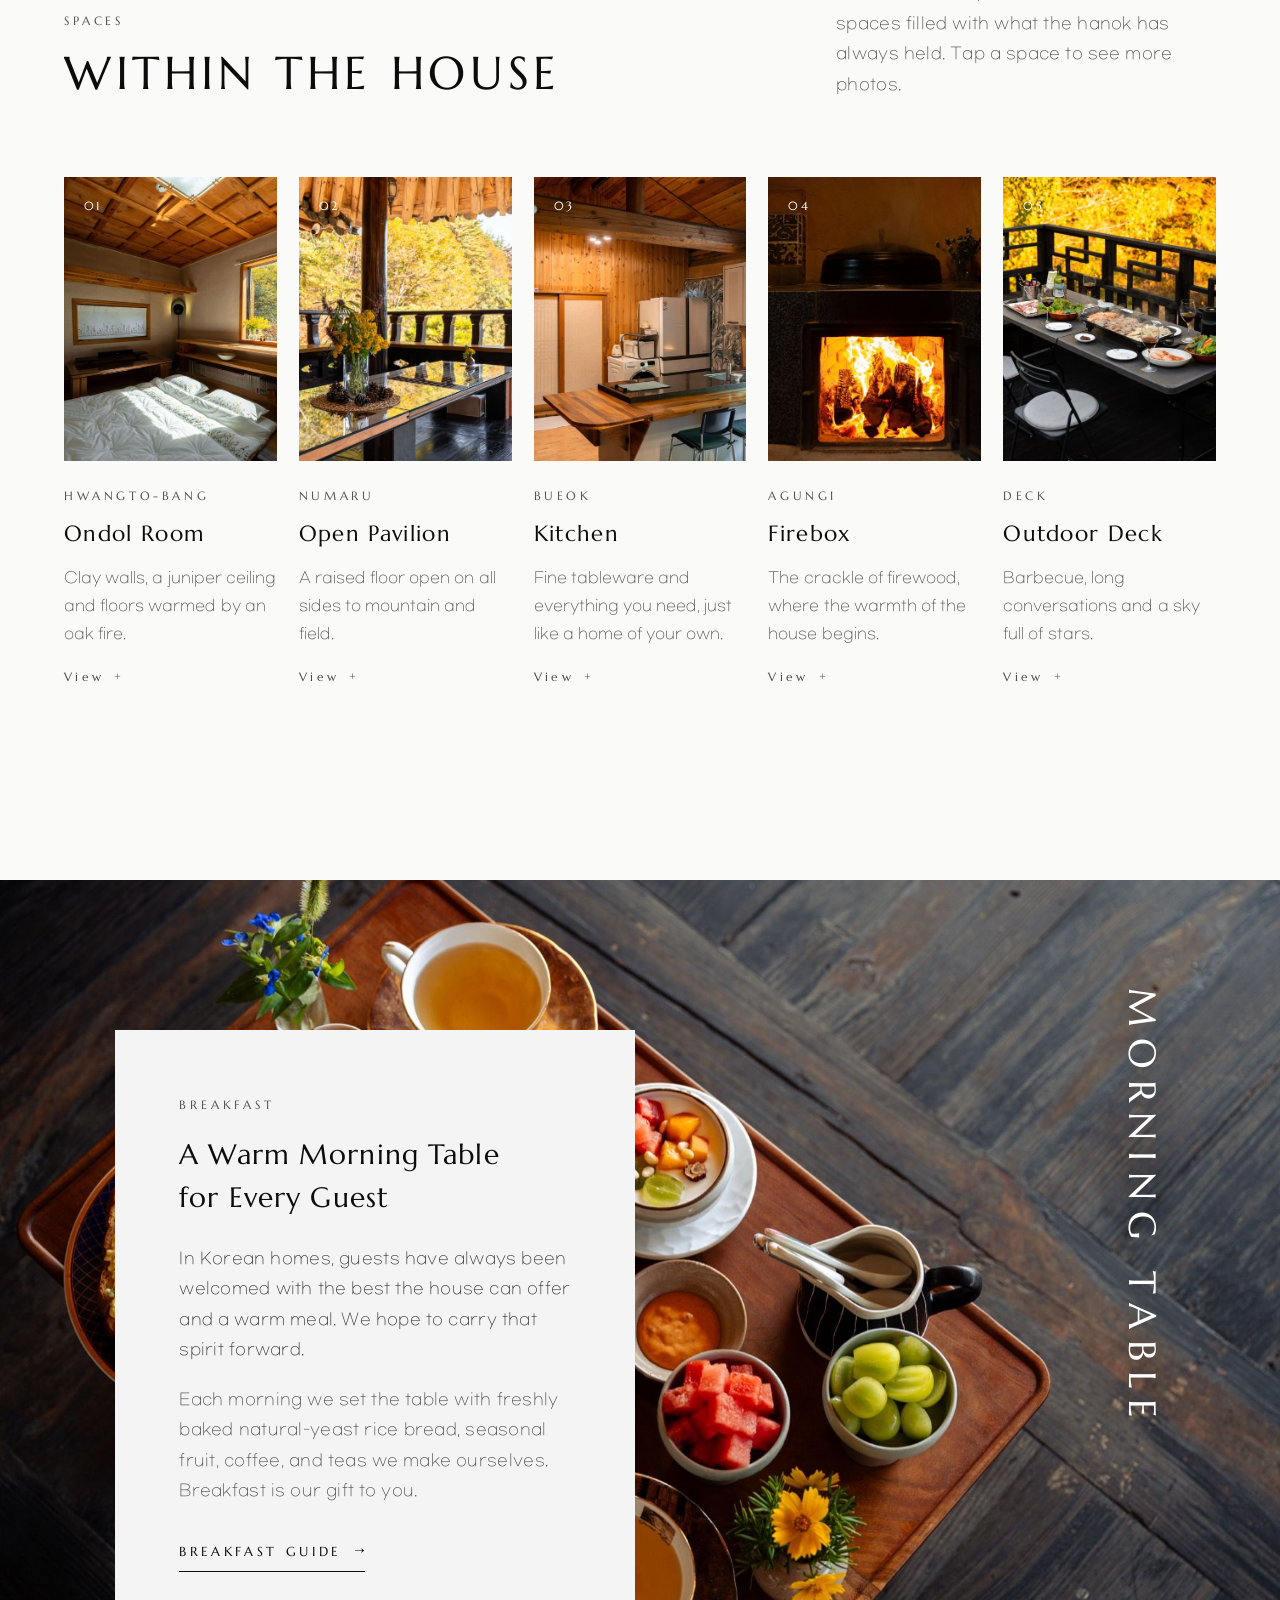
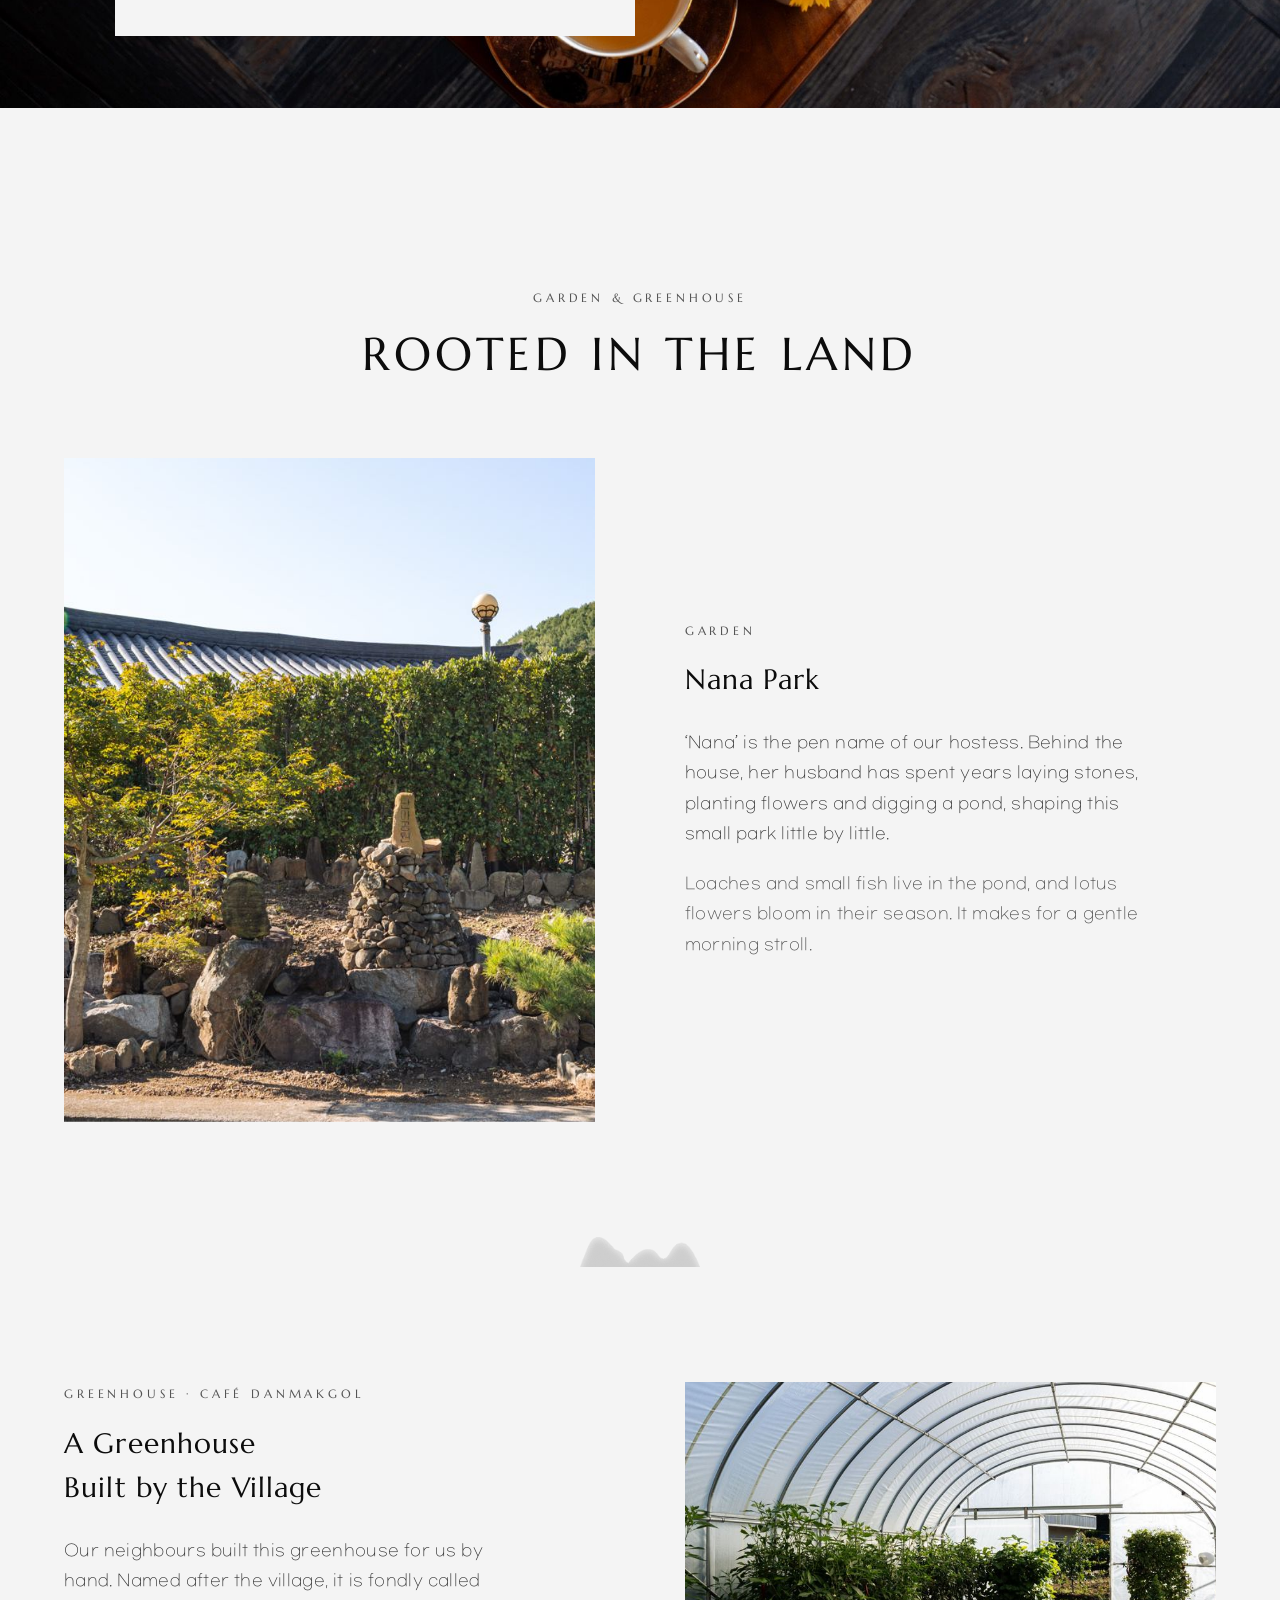
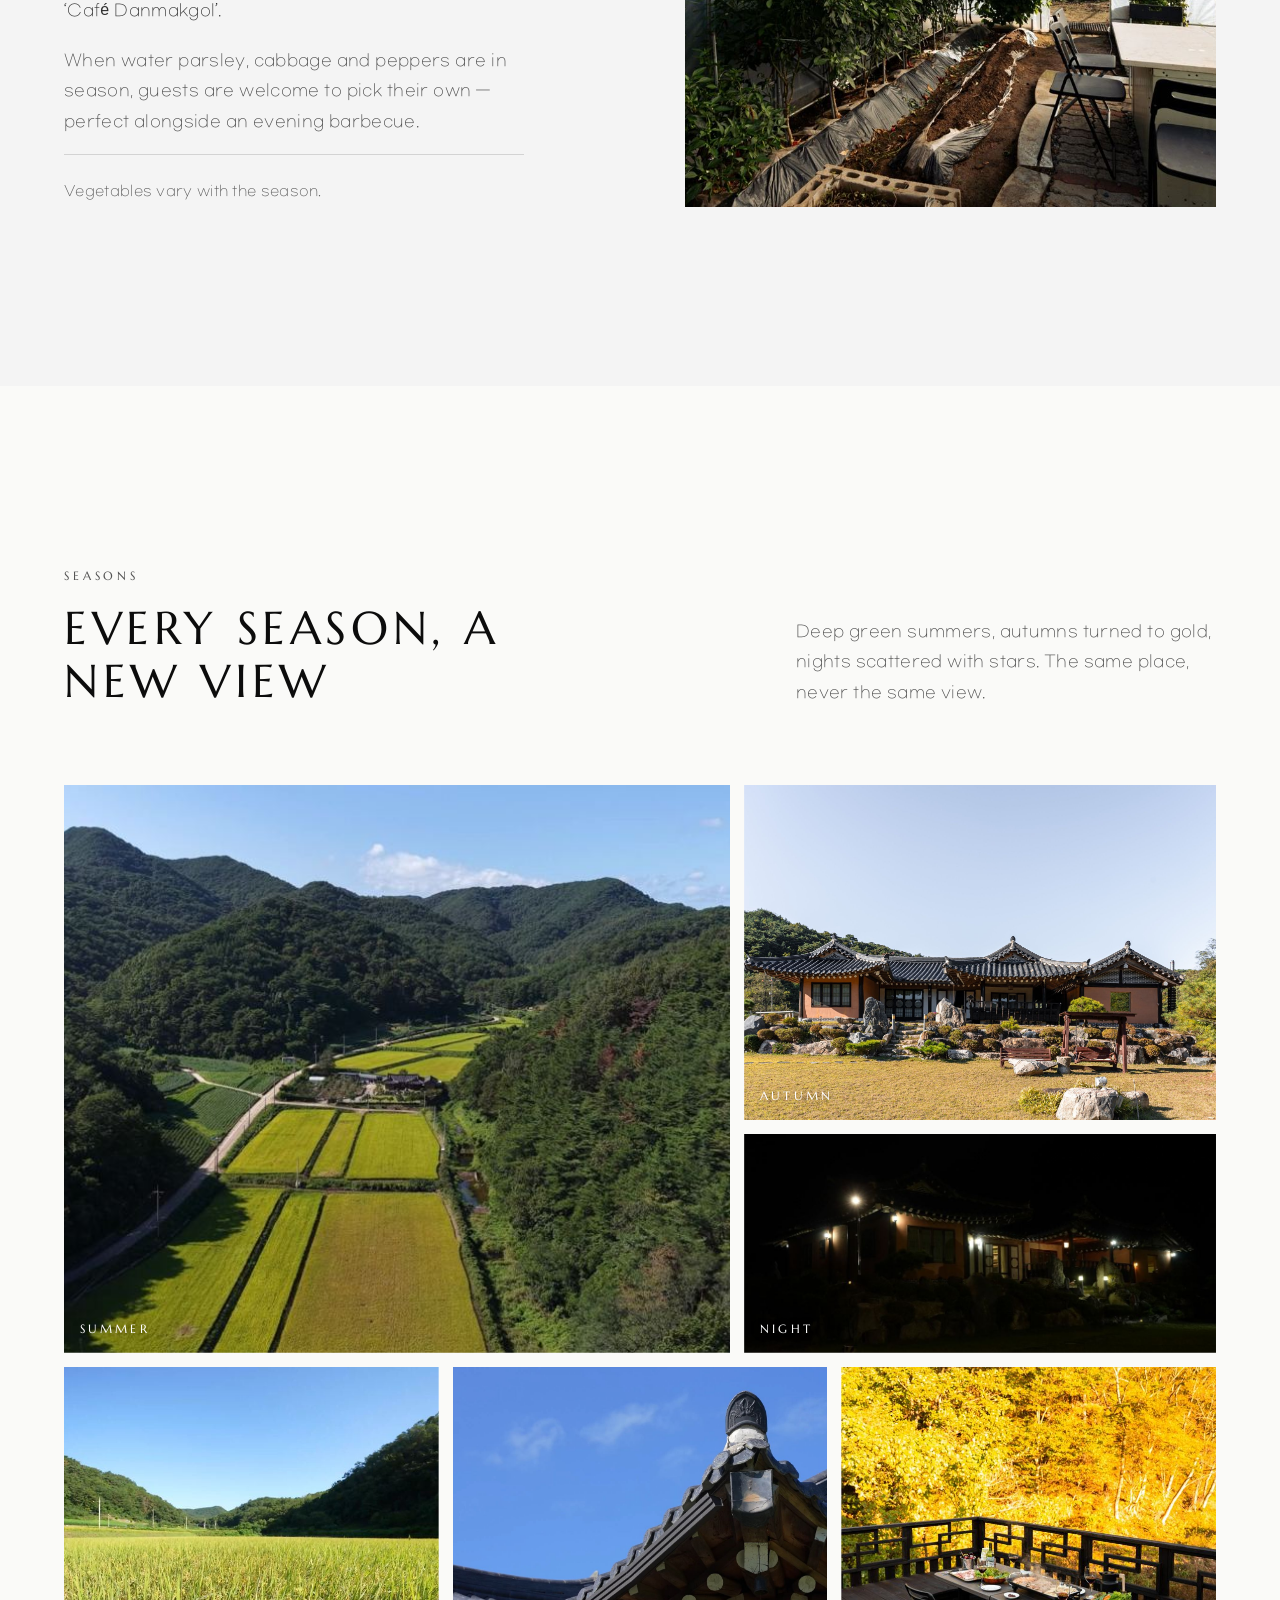
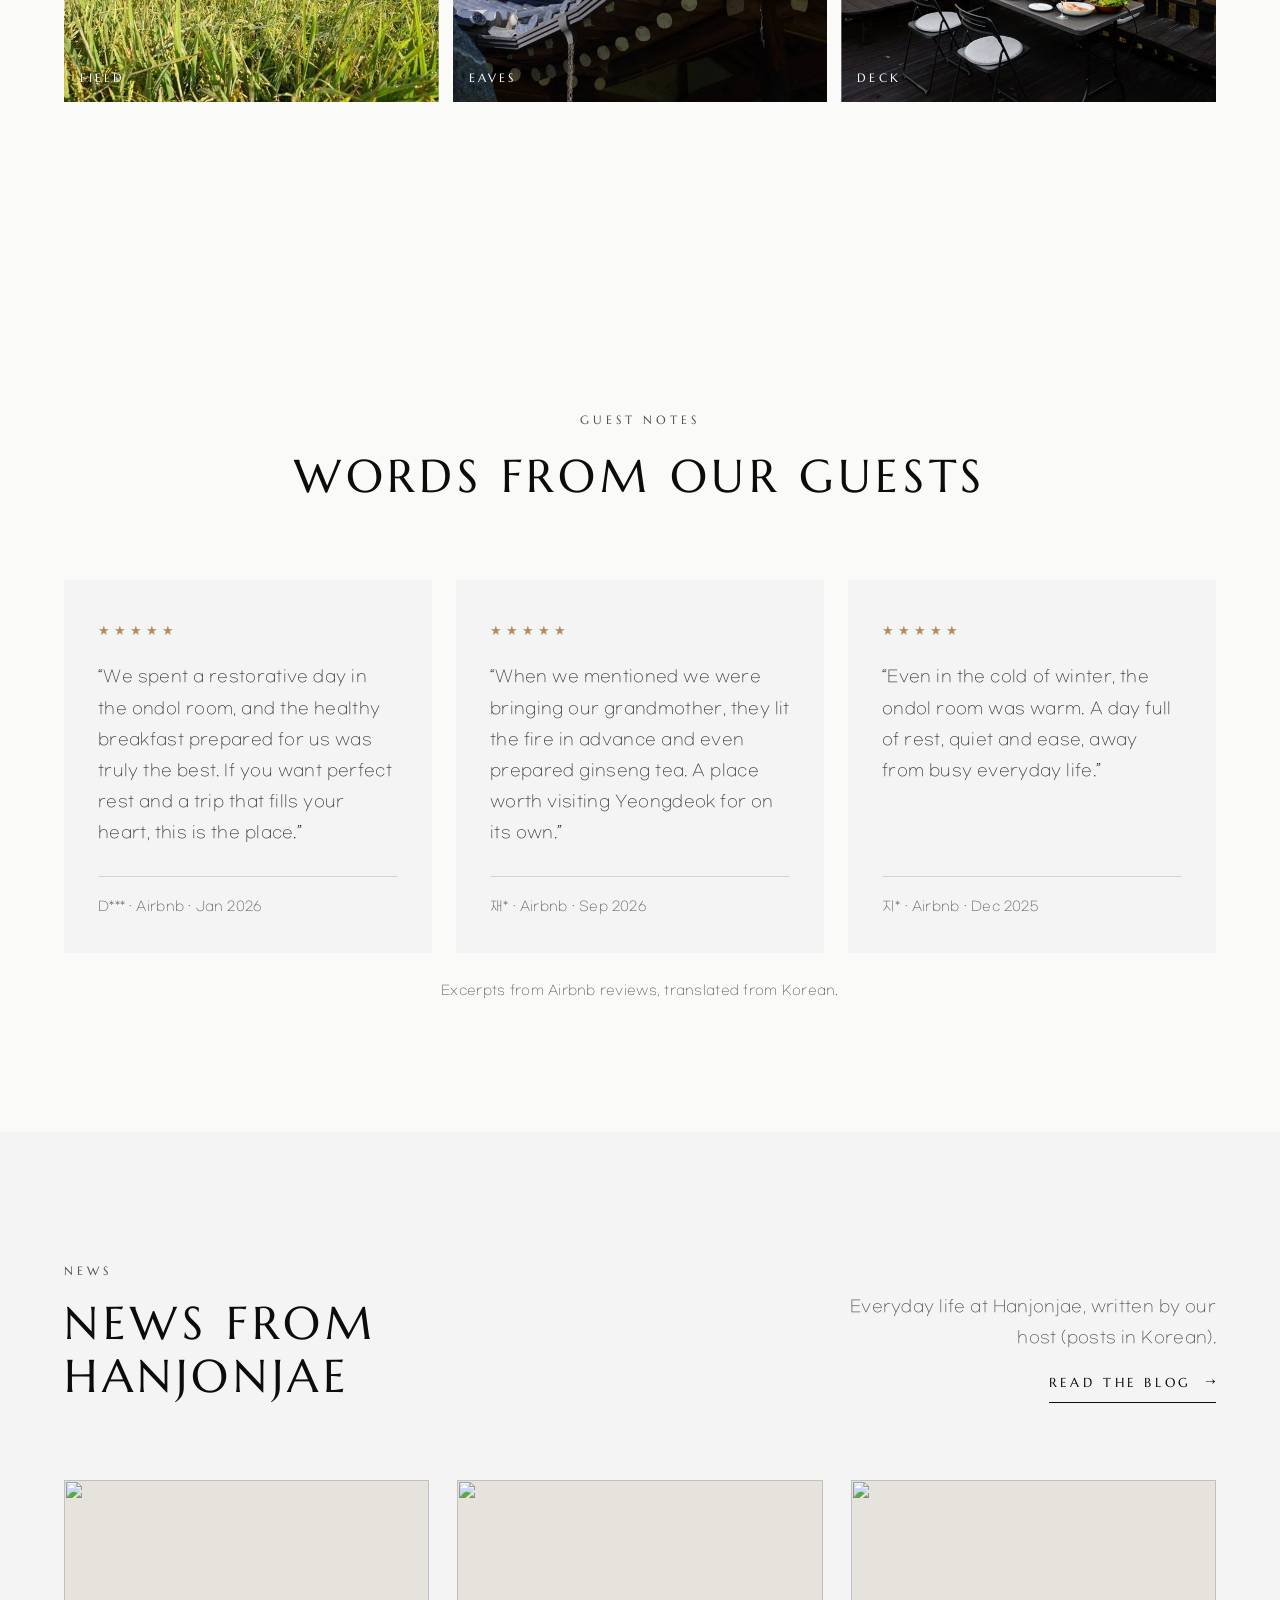
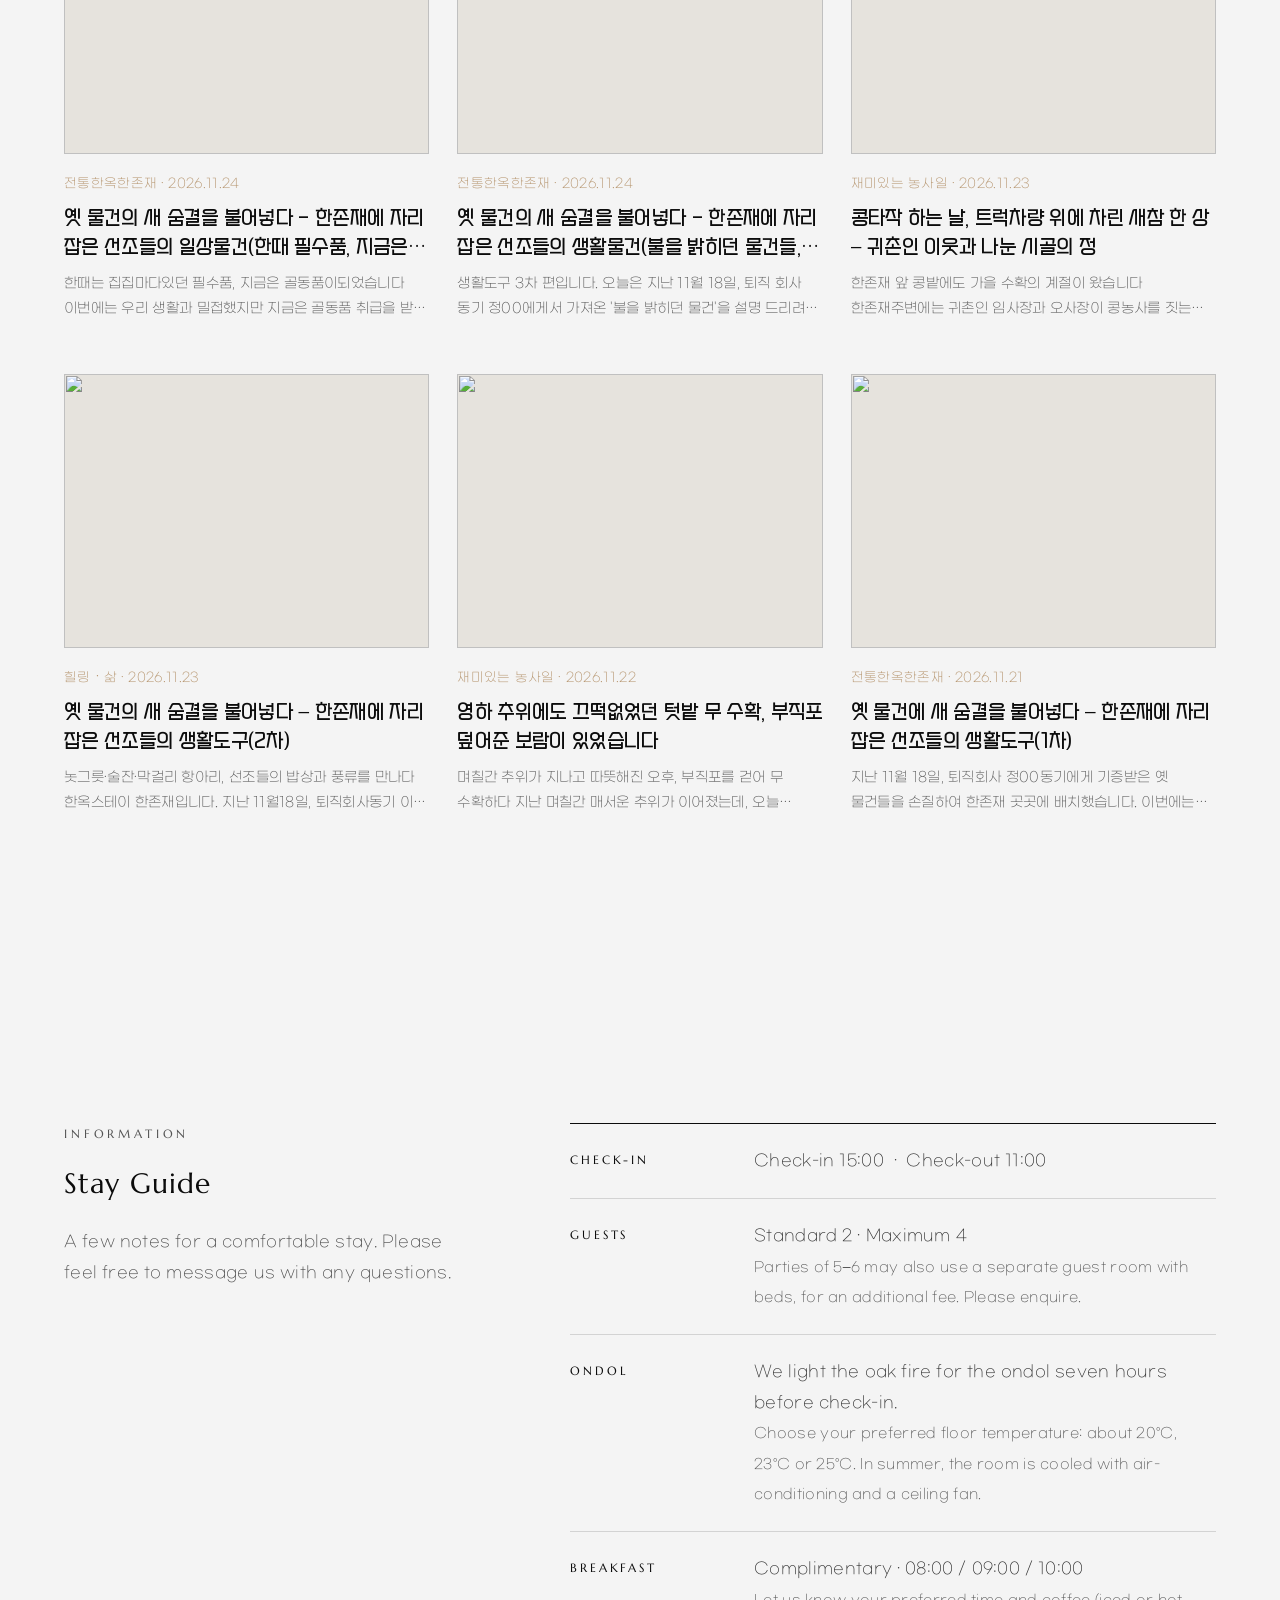
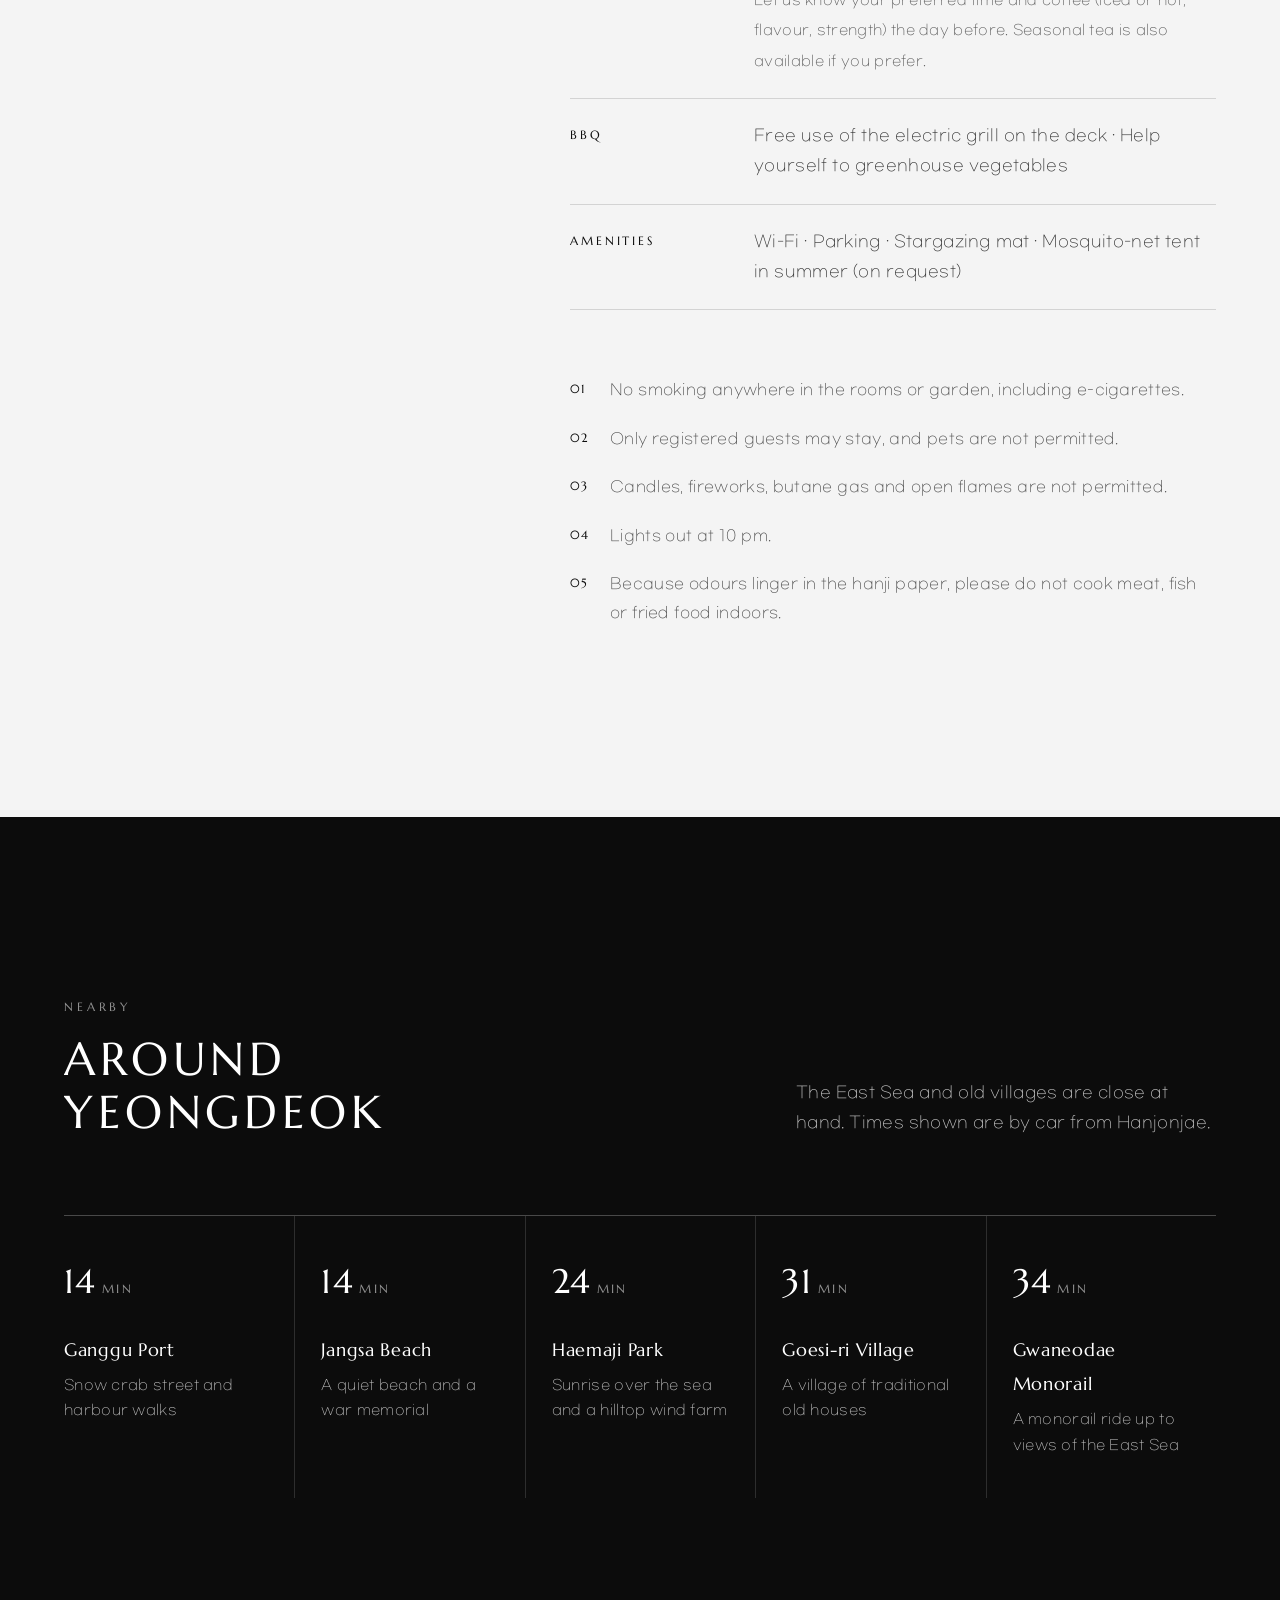
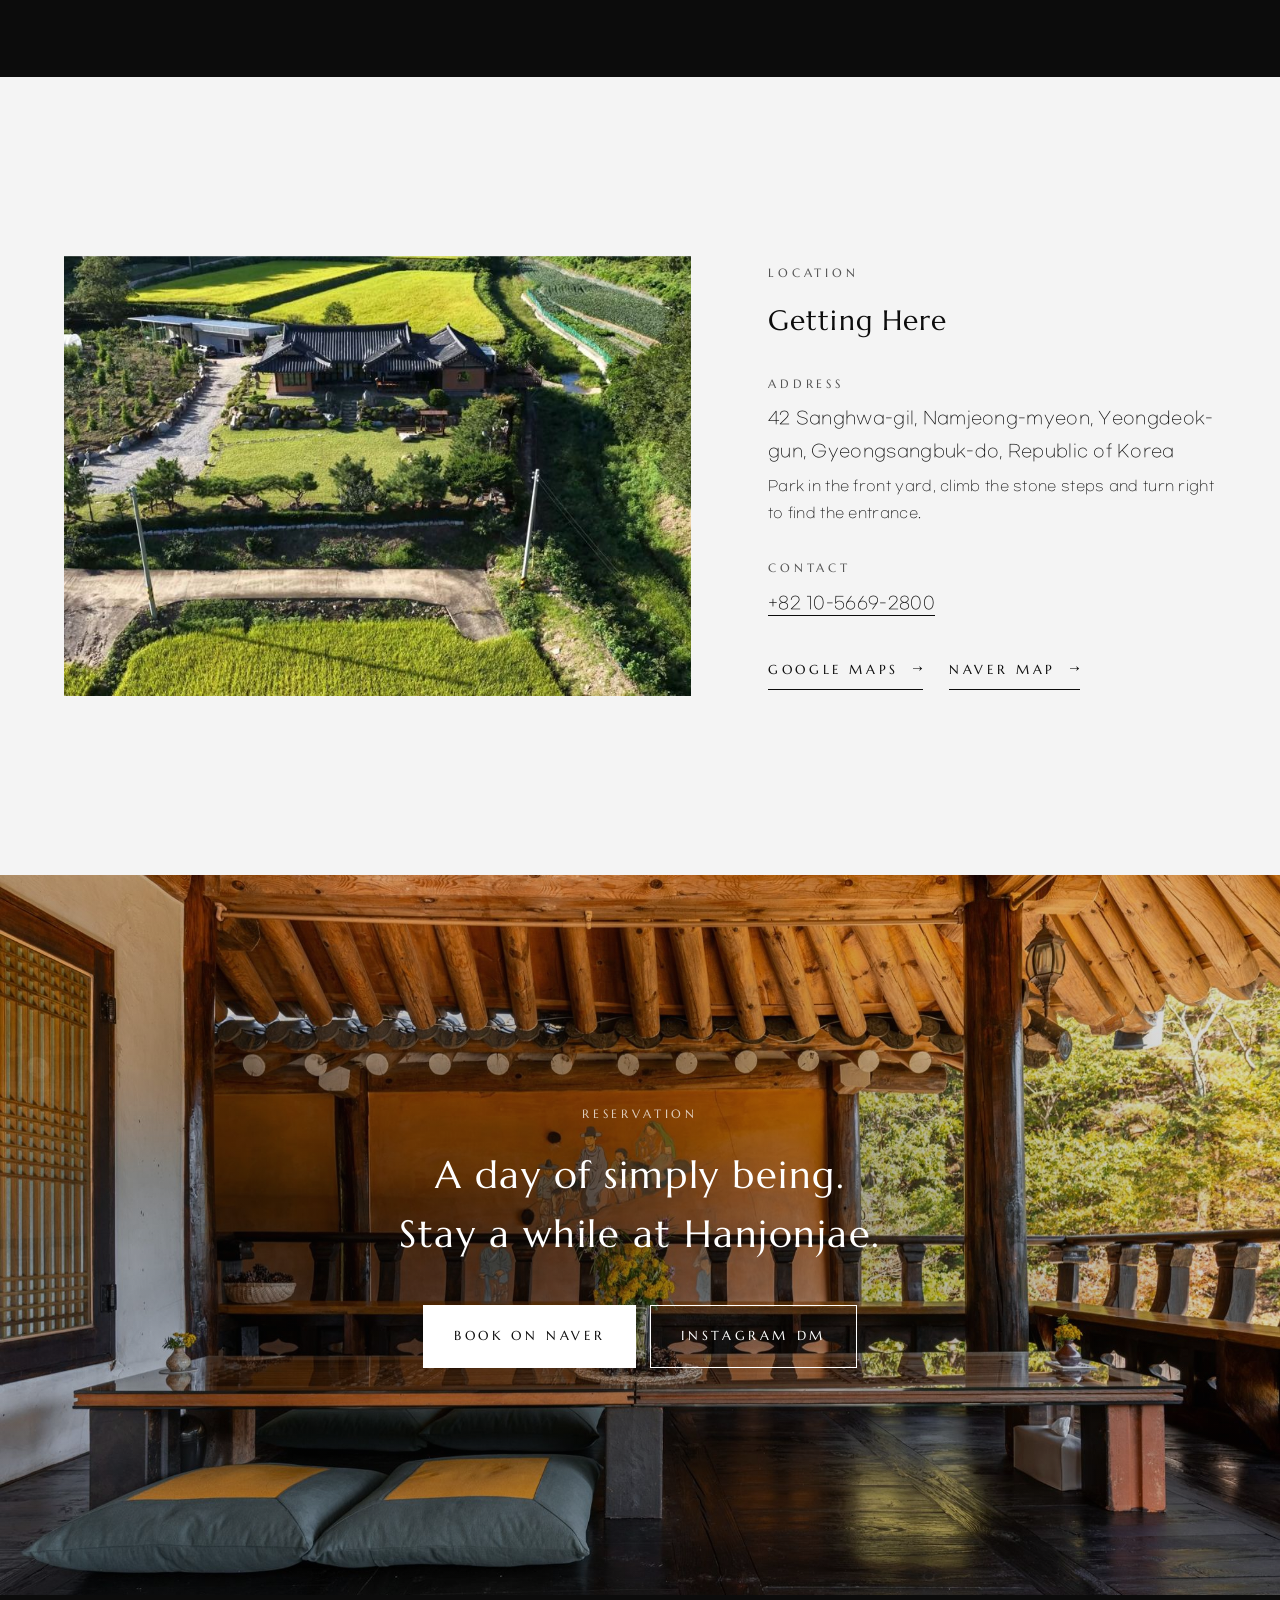
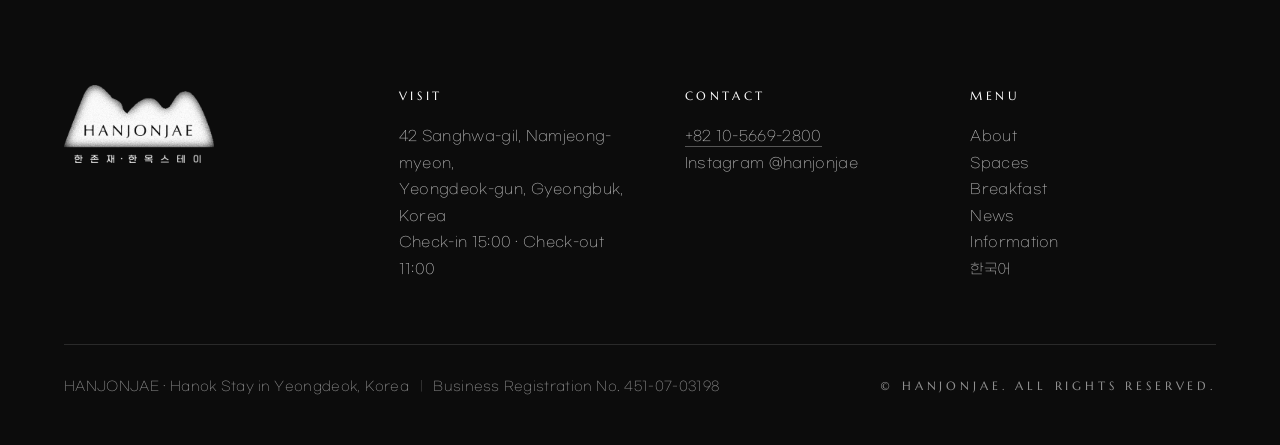
==== commit dcd378f6: "모바일 가독성 정리: 로고 가운데, 주변 명소 목록형, 하단 사업자 정보 줄바꿈, 아침상 세로 제목 숨김, 영문 예약 버튼·마지막 문구 크기 Co-Authored-By: Claud" ====
--- a/index.html
+++ b/index.html
@@ -12,8 +12,8 @@
 <meta name="theme-color" content="#f4f4f4">
 <link rel="preload" href="assets/fonts/Marcellus-Regular.woff2" as="font" type="font/woff2" crossorigin="">
 <link rel="preload" href="assets/fonts/HJSebang-Regular.woff2" as="font" type="font/woff2" crossorigin="">
-<link rel="stylesheet" href="assets/css/style.css?v=20261125e">
-<link rel="stylesheet" href="assets/css/motion.css?v=20261125e">
+<link rel="stylesheet" href="assets/css/style.css?v=20261125h">
+<link rel="stylesheet" href="assets/css/motion.css?v=20261125h">
 <script>try{if(sessionStorage.getItem("hanjonjae-intro")||matchMedia("(prefers-reduced-motion: reduce)").matches)document.documentElement.classList.add("no-intro")}catch(e){}</script>
 <script type="application/ld+json">
 {"@context":"https://schema.org","@type":"LodgingBusiness","name":"한존재 閑存齋 Hanjonjae","alternateName":"Hanjonjae Hanok Stay","description":"산과 들 사이, 하루 한 팀만 머무는 영덕의 독채 한옥스테이","telephone":"+82-10-5669-2800","address":{"@type":"PostalAddress","streetAddress":"상화길 42","addressLocality":"영덕군 남정면","addressRegion":"경상북도","addressCountry":"KR"},"checkinTime":"15:00","checkoutTime":"11:00","petsAllowed":false,"amenityFeature":[{"@type":"LocationFeatureSpecification","name":"무료 조식","value":true},{"@type":"LocationFeatureSpecification","name":"무료 주차","value":true},{"@type":"LocationFeatureSpecification","name":"Wi-Fi","value":true},{"@type":"LocationFeatureSpecification","name":"바비큐 그릴","value":true}],"sameAs":["https://www.instagram.com/hanjonjae","https://blog.naver.com/wm10004"]}
@@ -395,9 +395,9 @@
       <div data-en="&lt;h4&gt;CONTACT&lt;/h4&gt;&lt;p&gt;&lt;a href=&quot;tel:+821056692800&quot;&gt;+82 10-5669-2800&lt;/a&gt;&lt;br&gt;&lt;a href=&quot;https://www.instagram.com/hanjonjae&quot; target=&quot;_blank&quot; rel=&quot;noopener&quot;&gt;Instagram @hanjonjae&lt;/a&gt;&lt;/p&gt;"><h4>문의</h4><p><a href="tel:01056692800">010-5669-2800</a><br><a href="https://www.instagram.com/hanjonjae" target="_blank" rel="noopener">Instagram @hanjonjae</a><br><a href="https://blog.naver.com/wm10004" target="_blank" rel="noopener">Naver Blog</a></p></div>
       <div data-en="&lt;h4&gt;MENU&lt;/h4&gt;&lt;ul&gt;&lt;li&gt;&lt;a href=&quot;#about&quot;&gt;About&lt;/a&gt;&lt;/li&gt;&lt;li&gt;&lt;a href=&quot;#spaces&quot;&gt;Spaces&lt;/a&gt;&lt;/li&gt;&lt;li&gt;&lt;a href=&quot;#breakfast&quot;&gt;Breakfast&lt;/a&gt;&lt;/li&gt;&lt;li&gt;&lt;a href=&quot;#journal&quot;&gt;News&lt;/a&gt;&lt;/li&gt;&lt;li&gt;&lt;a href=&quot;#information&quot;&gt;Information&lt;/a&gt;&lt;/li&gt;&lt;li&gt;&lt;button type=&quot;button&quot; data-lang-switch=&quot;&quot;&gt;한국어&lt;/button&gt;&lt;/li&gt;&lt;/ul&gt;"><h4>메뉴</h4><ul><li><a href="#about">소개</a></li><li><a href="#spaces">공간</a></li><li><a href="#breakfast">아침상</a></li><li><a href="#journal">한존재 소식</a></li><li><a href="#information">이용 안내</a></li><li><button type="button" data-lang-switch="">English</button></li></ul></div>
     </div>
-    <div class="footer__bottom" data-en="&lt;p&gt;HANJONJAE · Hanok Stay in Yeongdeok, Korea &amp;nbsp;|&amp;nbsp; Business Registration No. 451-07-03198&lt;/p&gt;
+    <div class="footer__bottom" data-en="&lt;p class=&quot;biz&quot;&gt;&lt;span&gt;HANJONJAE · Hanok Stay in Yeongdeok, Korea&lt;/span&gt;&lt;span&gt;Business Registration No. 451-07-03198&lt;/span&gt;&lt;/p&gt;
       &lt;p class=&quot;eyebrow&quot;&gt;© Hanjonjae. All rights reserved.&lt;/p&gt;">
-      <p>상호 한존재 &nbsp;|&nbsp; 대표 유우미 &nbsp;|&nbsp; 사업자등록번호 451-07-03198 &nbsp;|&nbsp; 경상북도 영덕군 남정면 상화길 42 &nbsp;|&nbsp; <span style="white-space:nowrap">010-5669-2800</span></p>
+      <p class="biz"><span>상호 한존재</span><span>대표 유우미</span><span>사업자등록번호 451-07-03198</span><span>경상북도 영덕군 남정면 상화길 42</span><span>010-5669-2800</span></p>
       <p class="eyebrow">© Hanjonjae. All rights reserved.</p>
     </div>
   </div>
@@ -461,7 +461,7 @@
   <p>저녁에는 하늘을 올려다보세요. 맑은 날이면 별이 잘 보입니다. 별자리 매트도 준비해두었고, 여름에는 미리 말씀해주시면 2인용 모기장 텐트도 마련해드립니다.</p>
 </template>
 
-<script src="assets/js/main.js?v=20261125e"></script>
+<script src="assets/js/main.js?v=20261125h"></script>
 
 
 </body></html>
--- a/assets/css/style.css
+++ b/assets/css/style.css
@@ -715,3 +715,46 @@
   .seal__in b { font-size: 16px; }
   .seal__in small { font-size: 8px; margin-top: 3px; }
 }
+/* 모바일: 로고를 화면 정가운데로 (좌우 칸 너비를 같게) */
+@media (max-width: 820px) {
+  .header { grid-template-columns: 1fr auto 1fr; }
+  .header__left { justify-self: start; }
+  .header__right { justify-self: end; }
+}
+/* 모바일: 주변 명소를 한 줄씩 촘촘한 목록으로 (시간 | 이름·설명) */
+@media (max-width: 620px) {
+  .nearby { grid-template-columns: 1fr; }
+  .near, .near + .near {
+    display: grid; grid-template-columns: 76px 1fr; column-gap: 16px; align-items: baseline;
+    padding: 20px 0; border-left: 0; border-bottom: 1px solid rgba(255,255,255,.14);
+  }
+  .near:last-child:nth-child(odd) { grid-column: auto; }
+  .near__time { grid-row: 1 / 3; font-size: 28px; line-height: 1; white-space: nowrap; }
+  .near__time small { margin-left: 4px; }
+  .near__name { margin: 0 0 4px; font-size: 17px; }
+  .near__desc { margin: 0; font-size: 14px; line-height: 1.6; }
+  .nearby__more { margin-top: 32px; }
+}
+/* 하단 사업자 정보: 항목 사이 구분선, 좁은 화면에서는 항목 단위로 줄바꿈 */
+.biz span { white-space: nowrap; }
+.biz span + span::before { content: "|"; margin: 0 .8em; opacity: .5; }
+@media (max-width: 620px) {
+  .footer__bottom { flex-direction: column; gap: 14px; font-size: 13px; color: rgba(255,255,255,.62); }
+  .biz span { display: block; line-height: 1.9; white-space: normal; }
+  .biz span + span::before { content: none; }
+  .footer__bottom .eyebrow { color: rgba(255,255,255,.5); }
+}
+/* 모바일: 아침상 세로 제목이 사진 밖 카드와 겹치지 않게 숨김 (카드에 제목이 있음) */
+@media (max-width: 820px) { .feature__vertical { display: none; } }
+/* 모바일: 閑·存·齋 풀이 글자 조금 크게 */
+@media (max-width: 620px) { .name-block__mean { font-size: 13.5px; color: #484848; line-height: 1.6; } }
+@media (max-width: 820px) {
+  html[lang="en"] .seal__in b { font-size: 12px; letter-spacing: .12em; }
+  html[lang="en"] .seal__in small { font-size: 9px; }
+}
+/* 모바일: 마지막 예약 문구가 화면 가장자리에 붙지 않게 */
+@media (max-width: 520px) {
+  .cta .title-ko { font-size: 22px; line-height: 1.6; }
+  .cta__btns { flex-direction: column; align-items: center; }
+  .cta__btns .btn { width: min(100%, 280px); }
+}
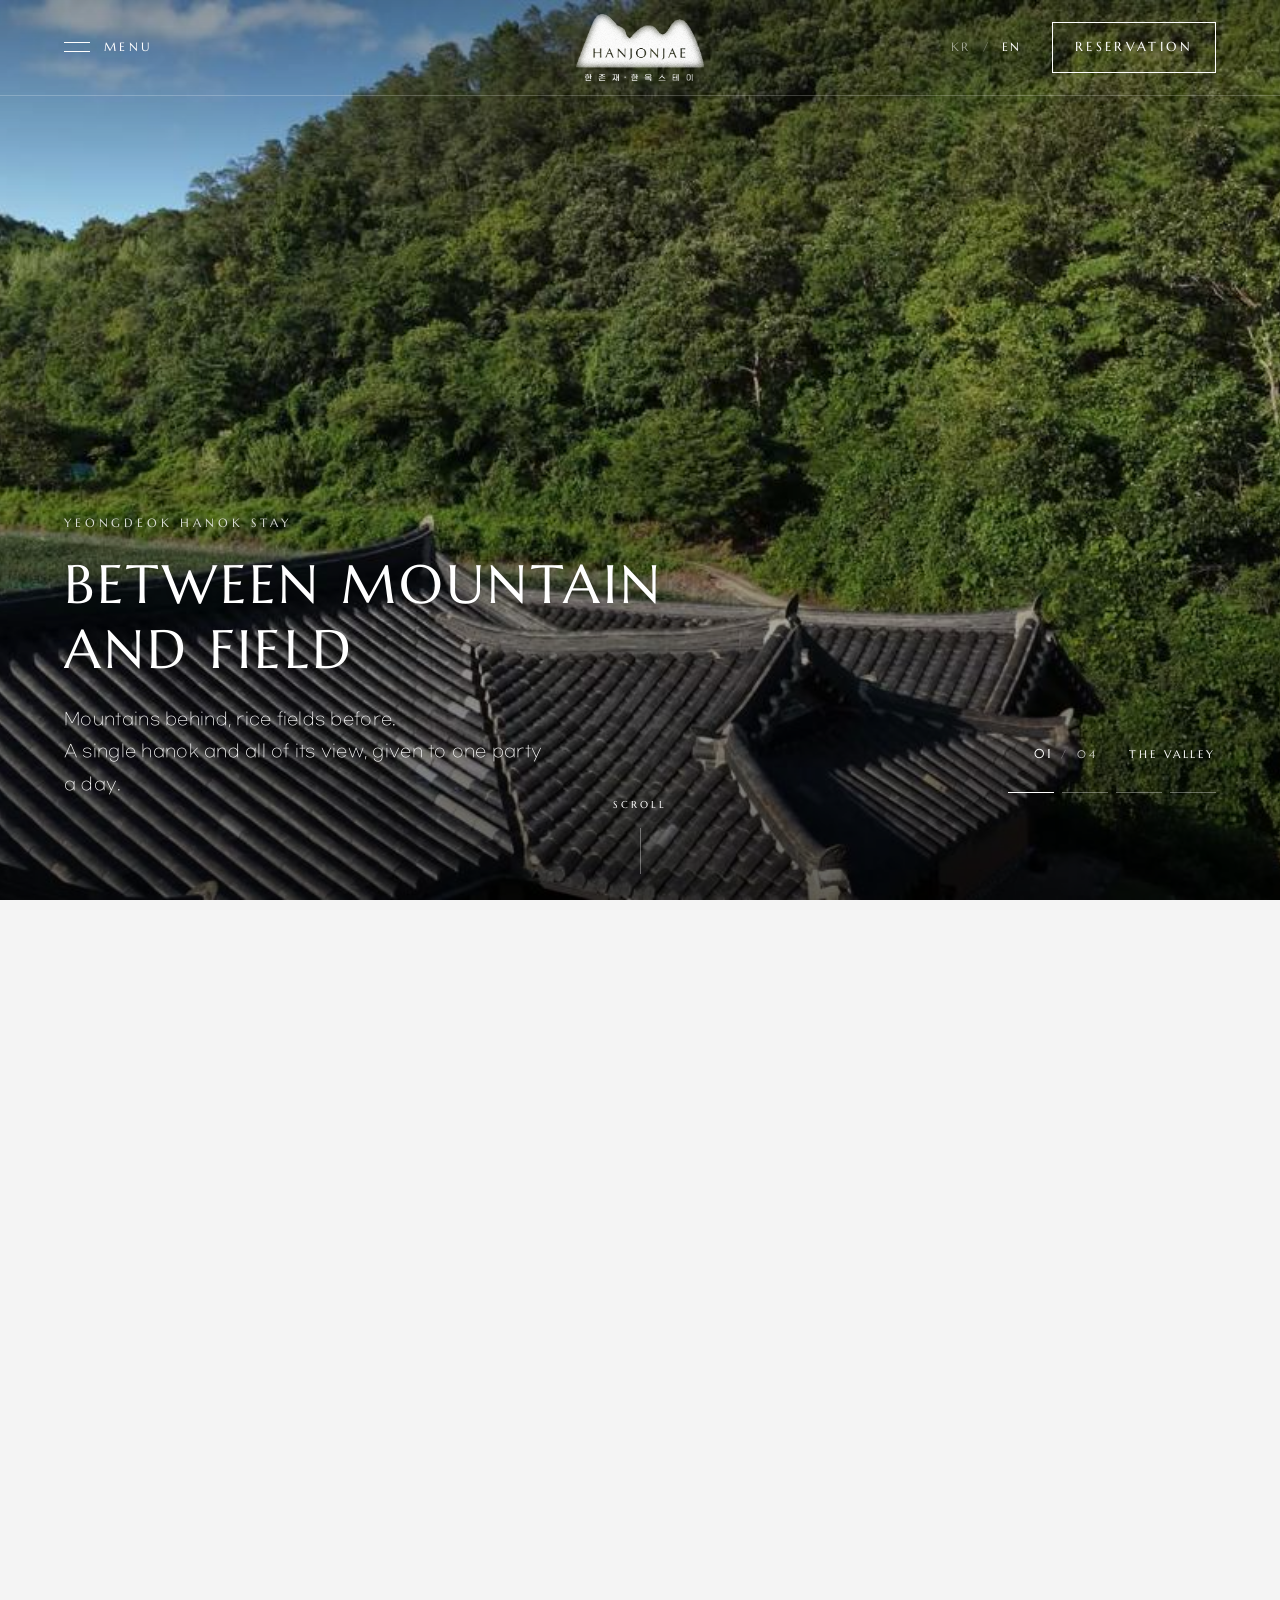
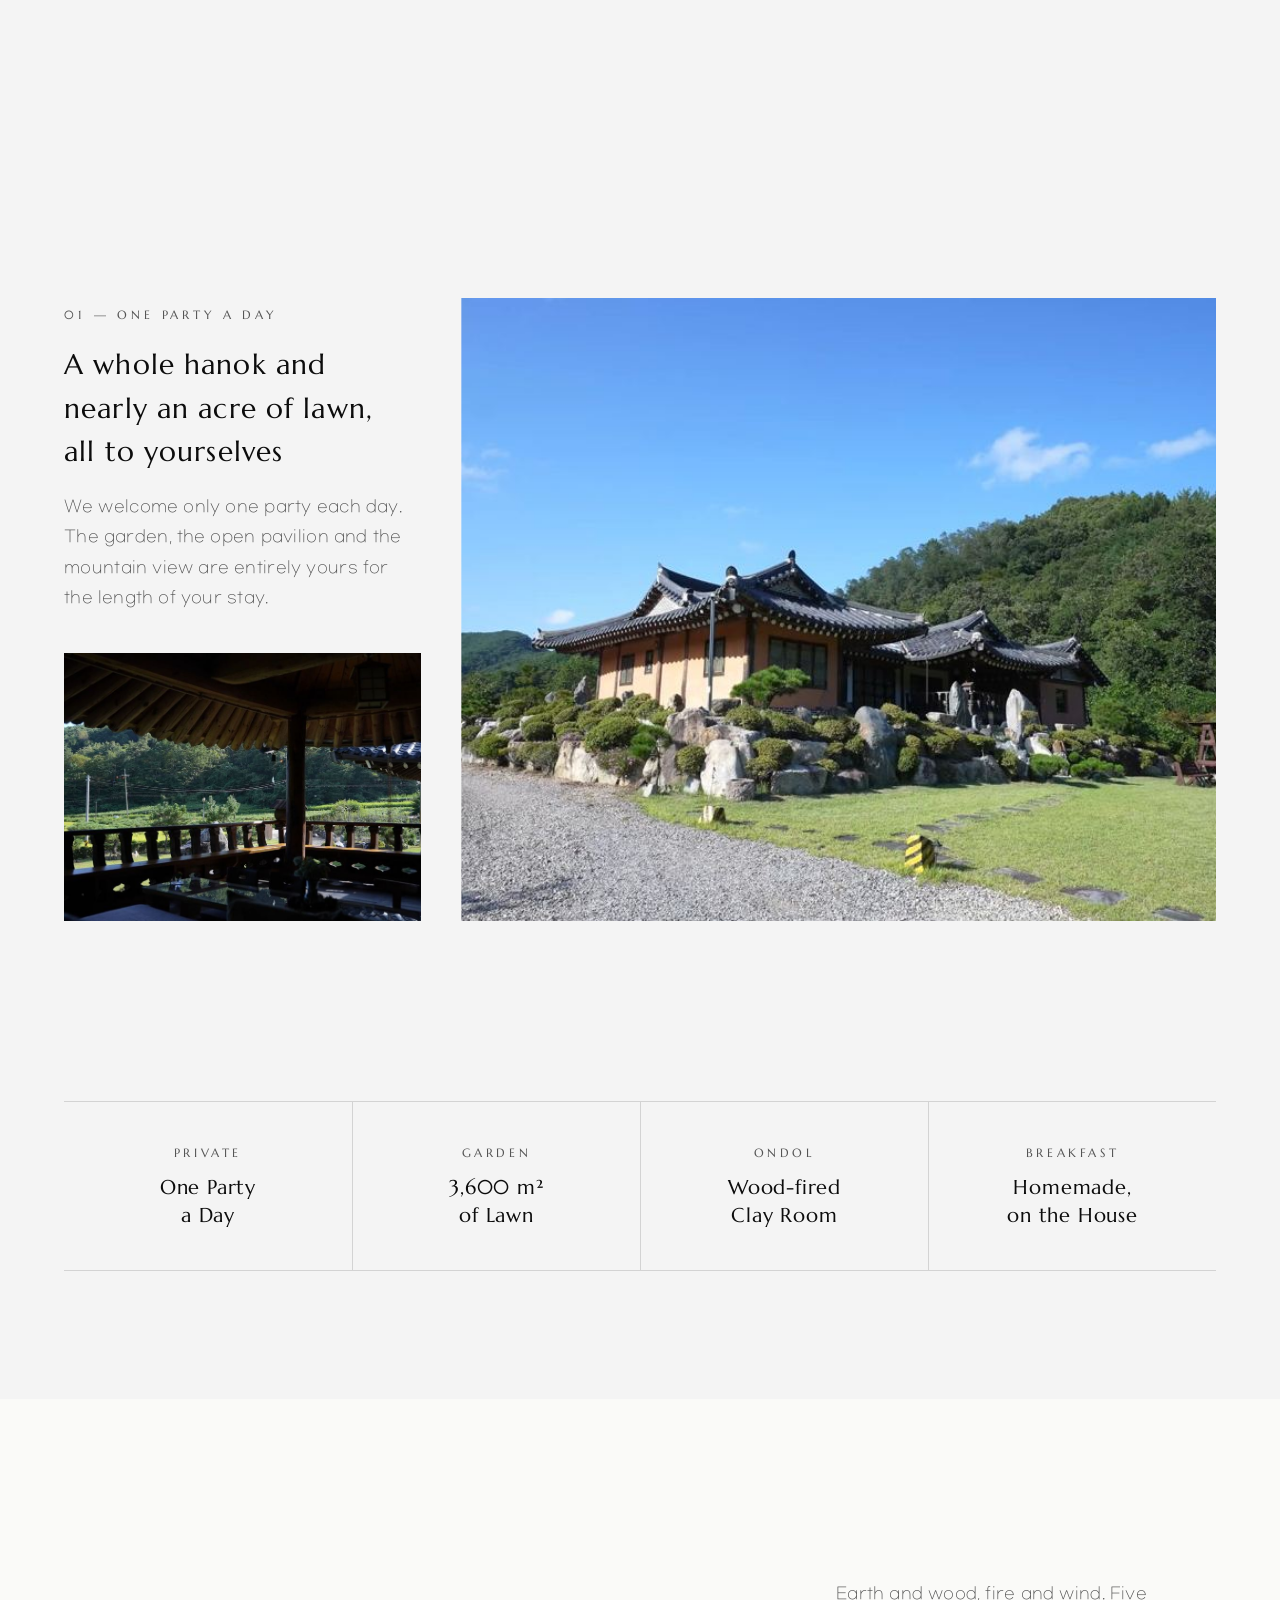
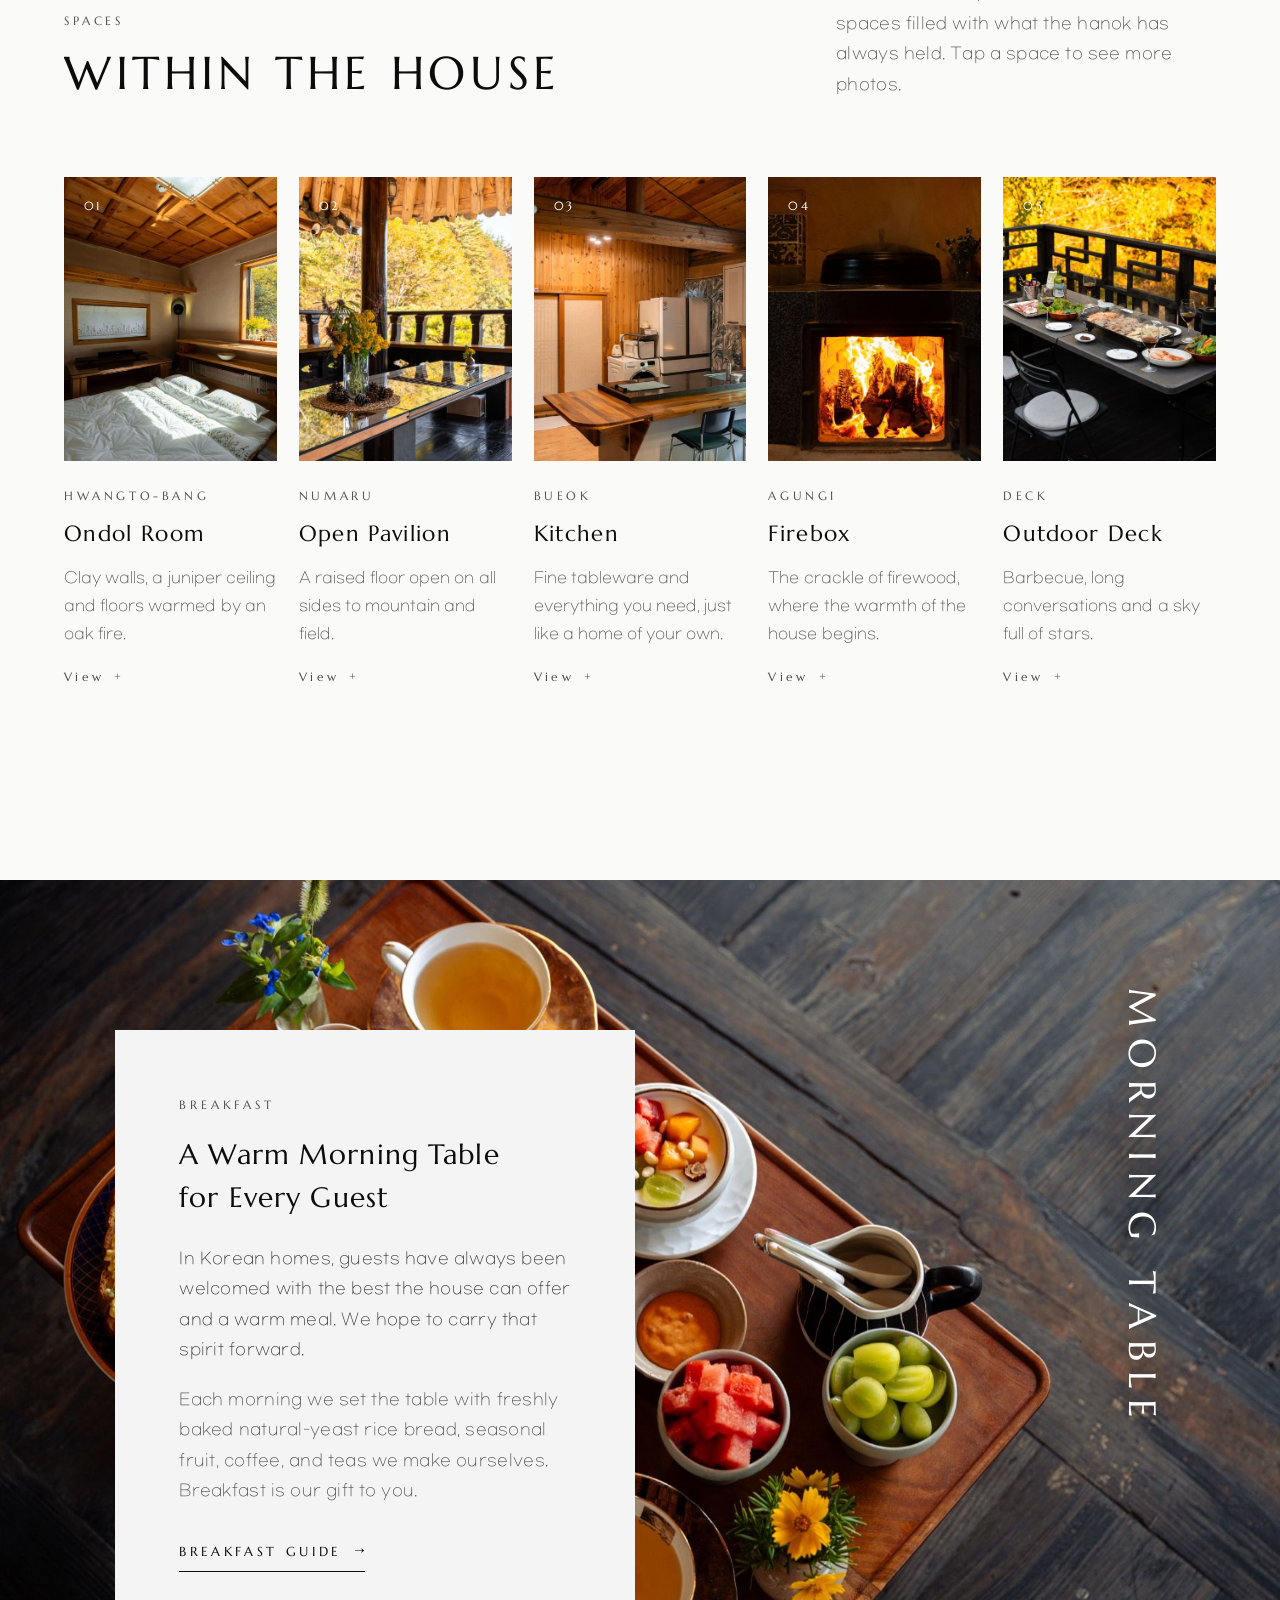
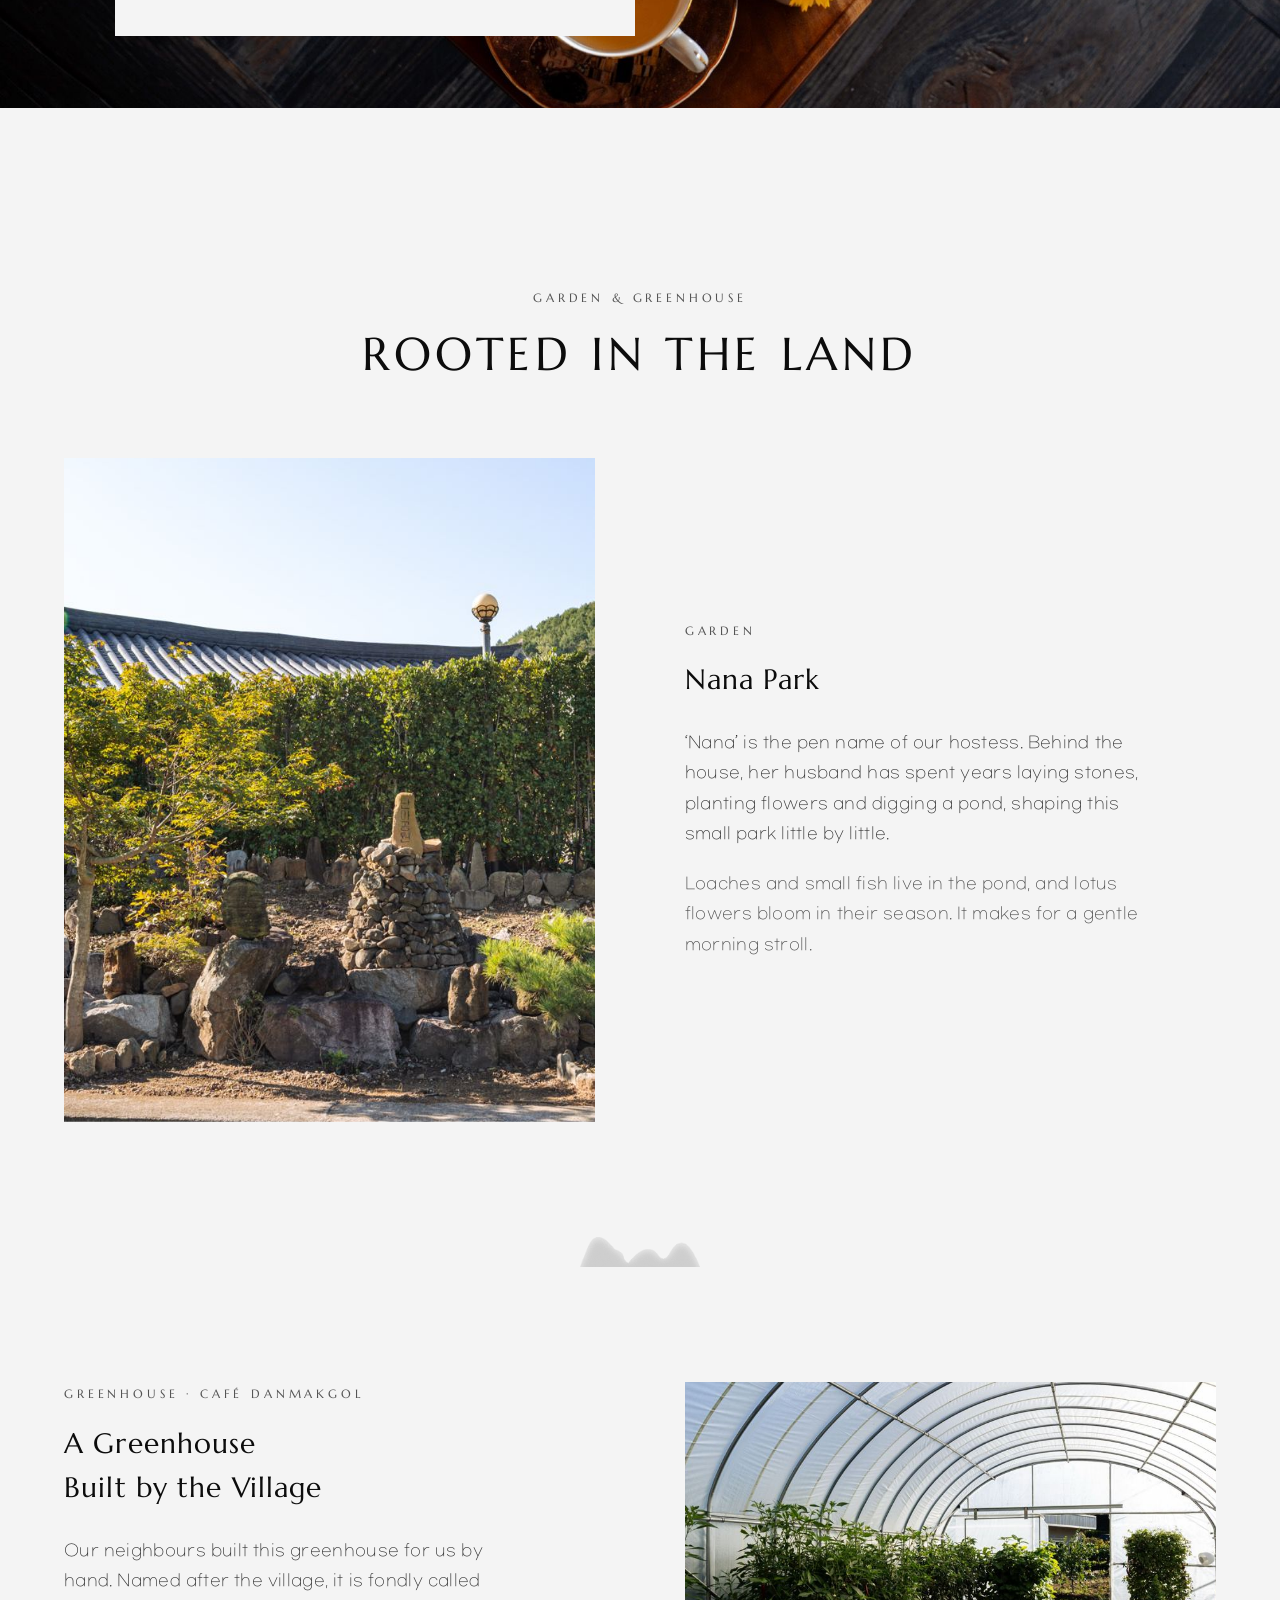
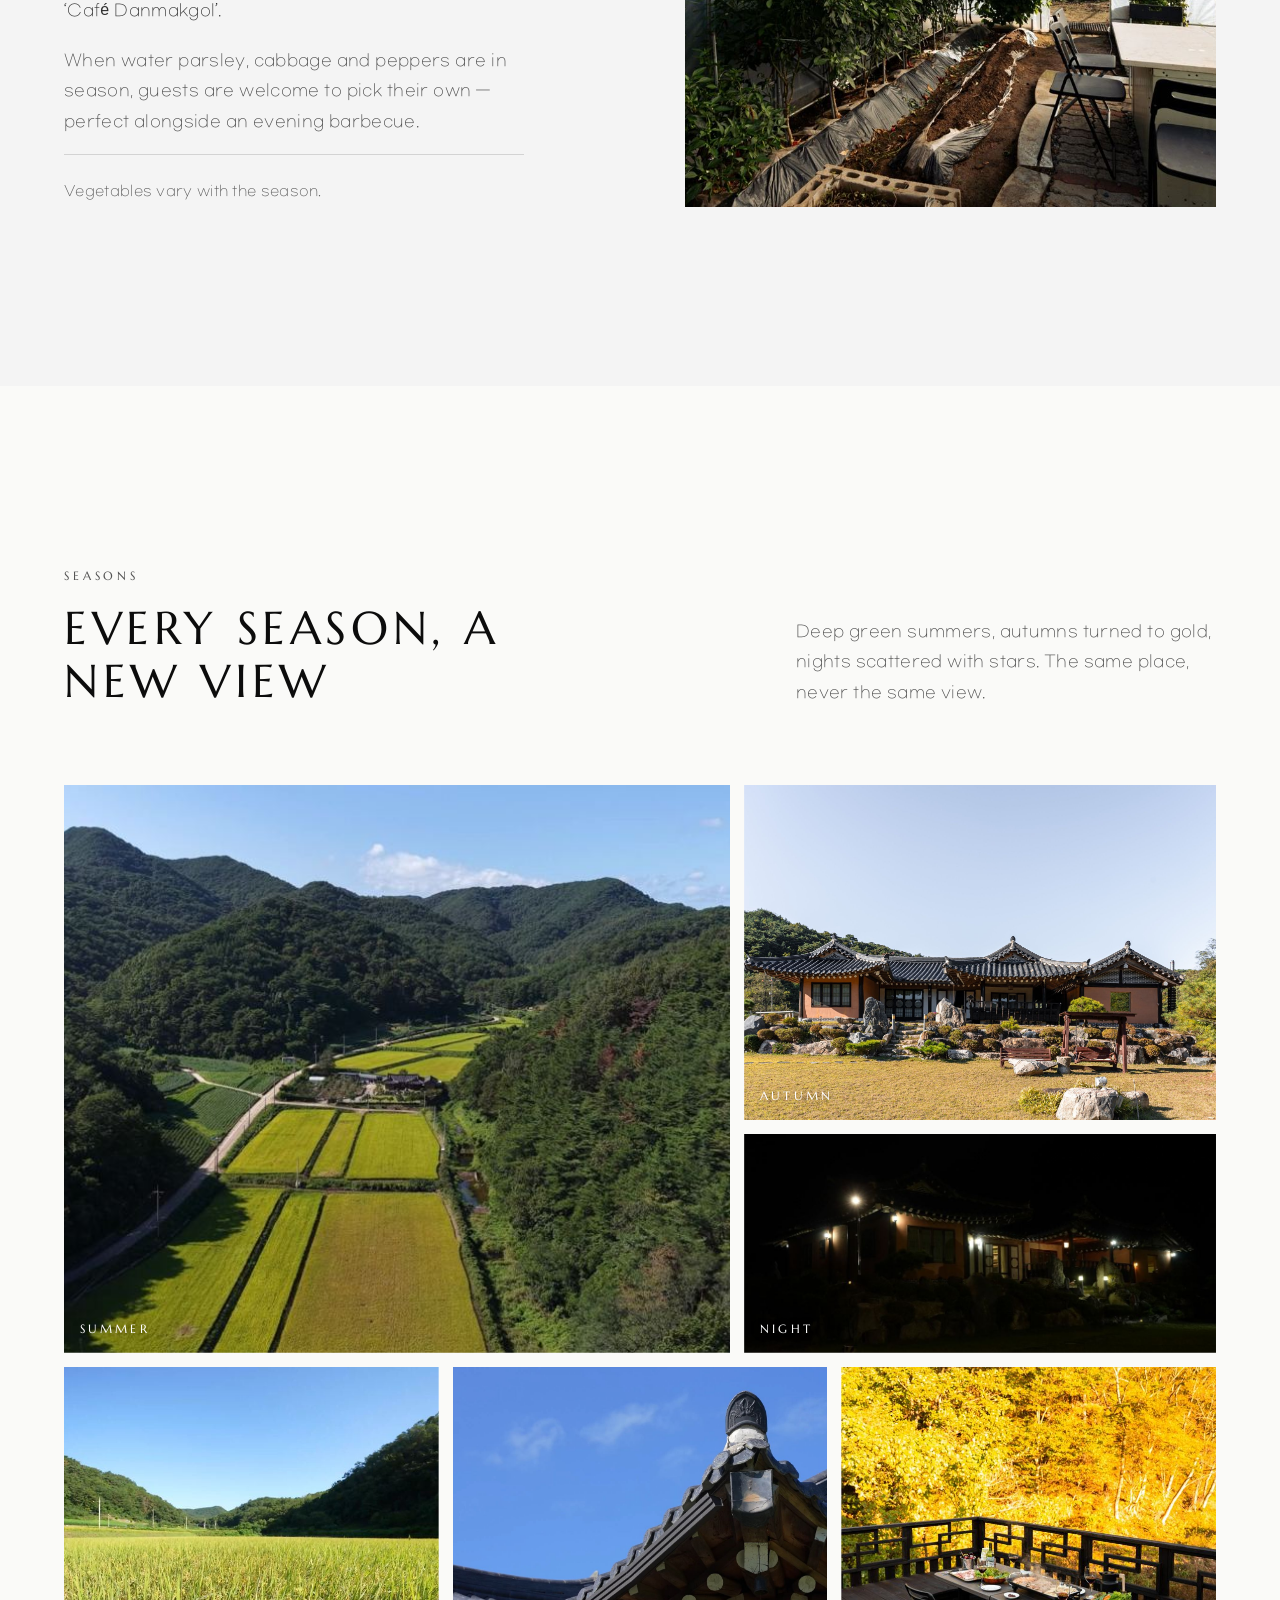
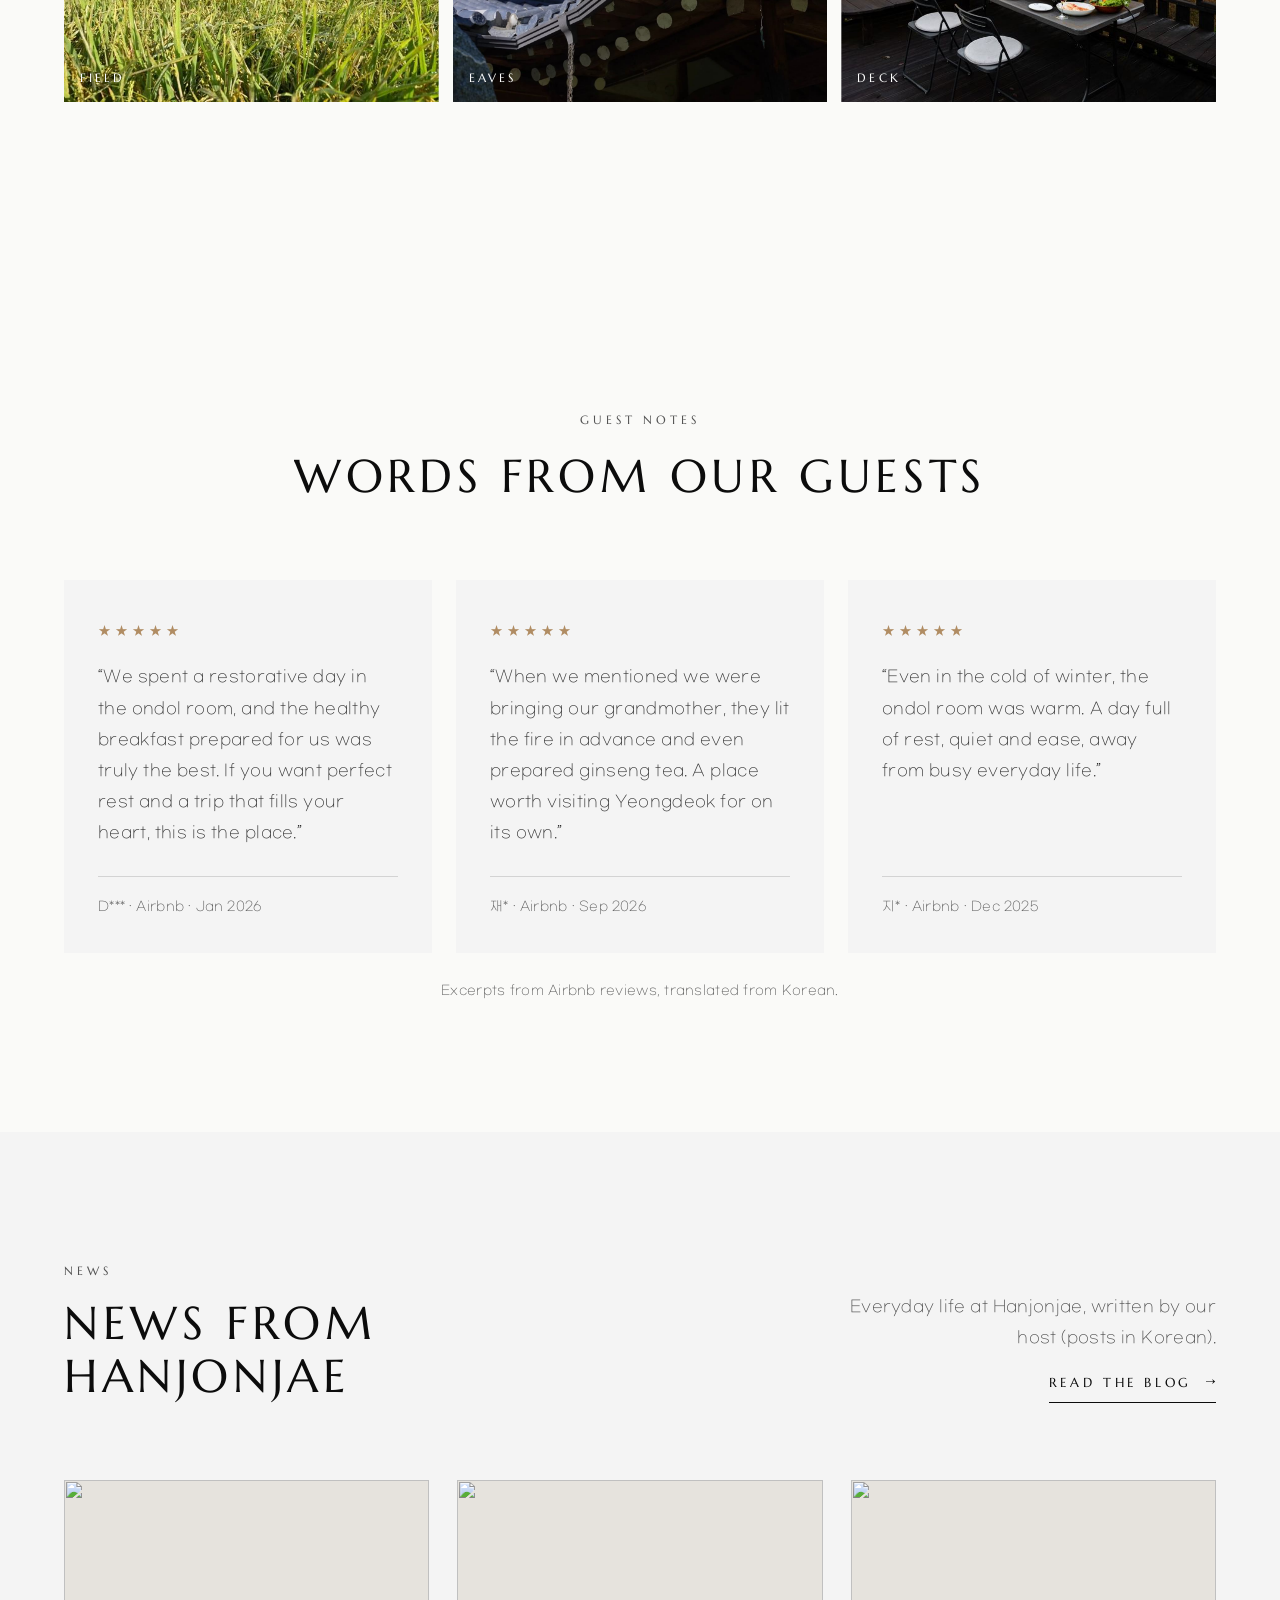
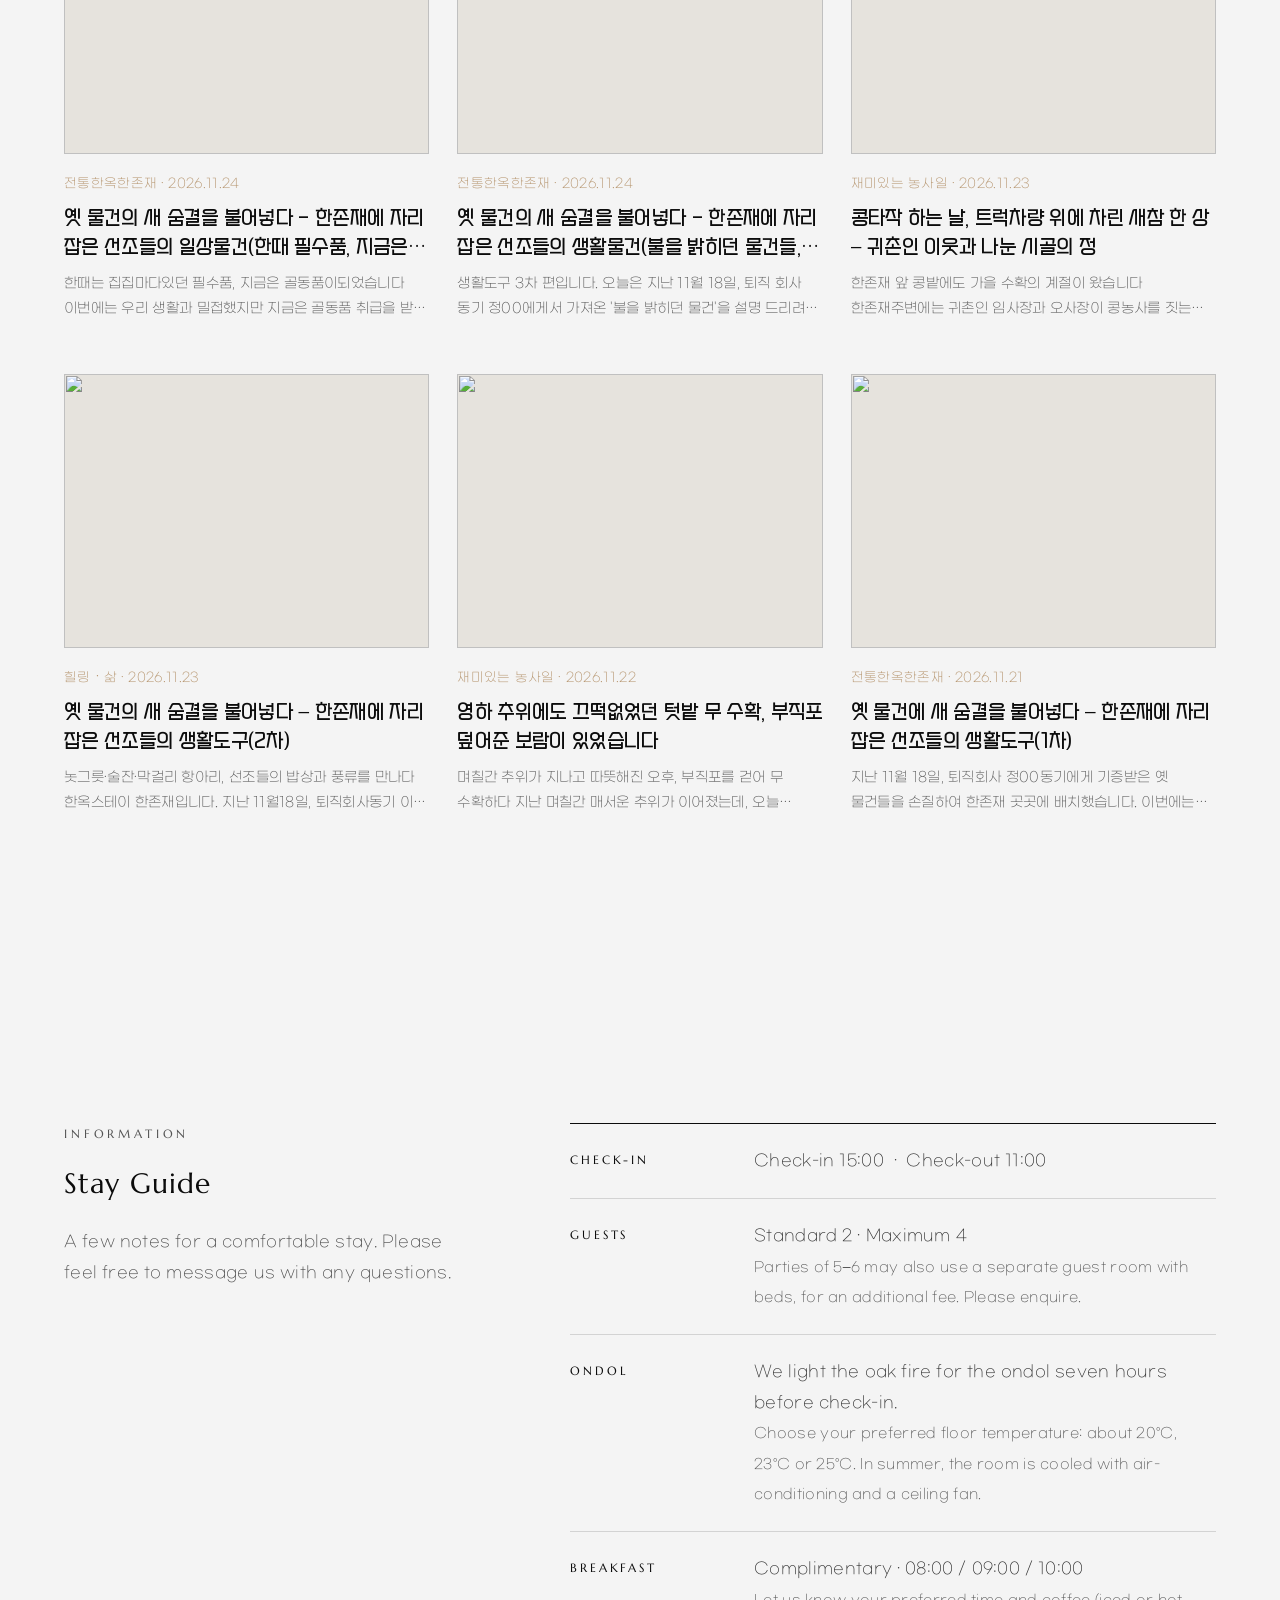
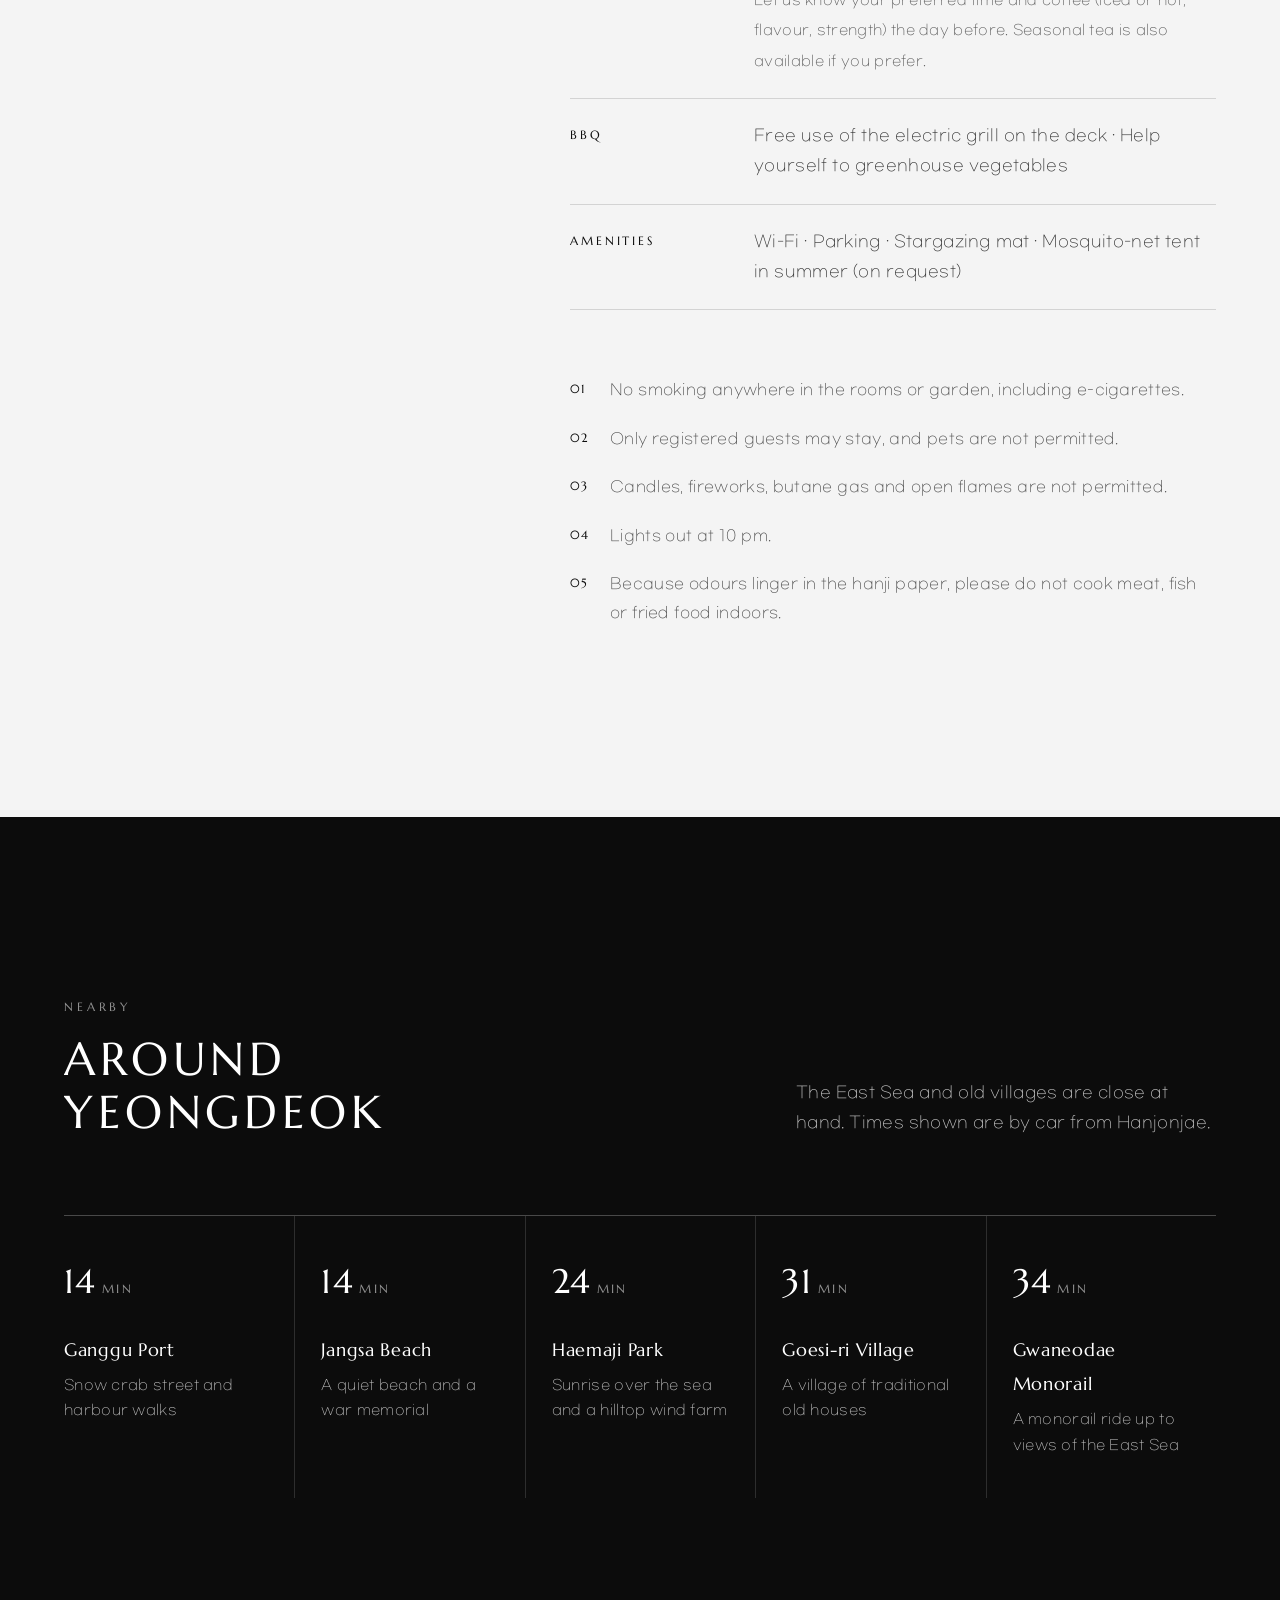
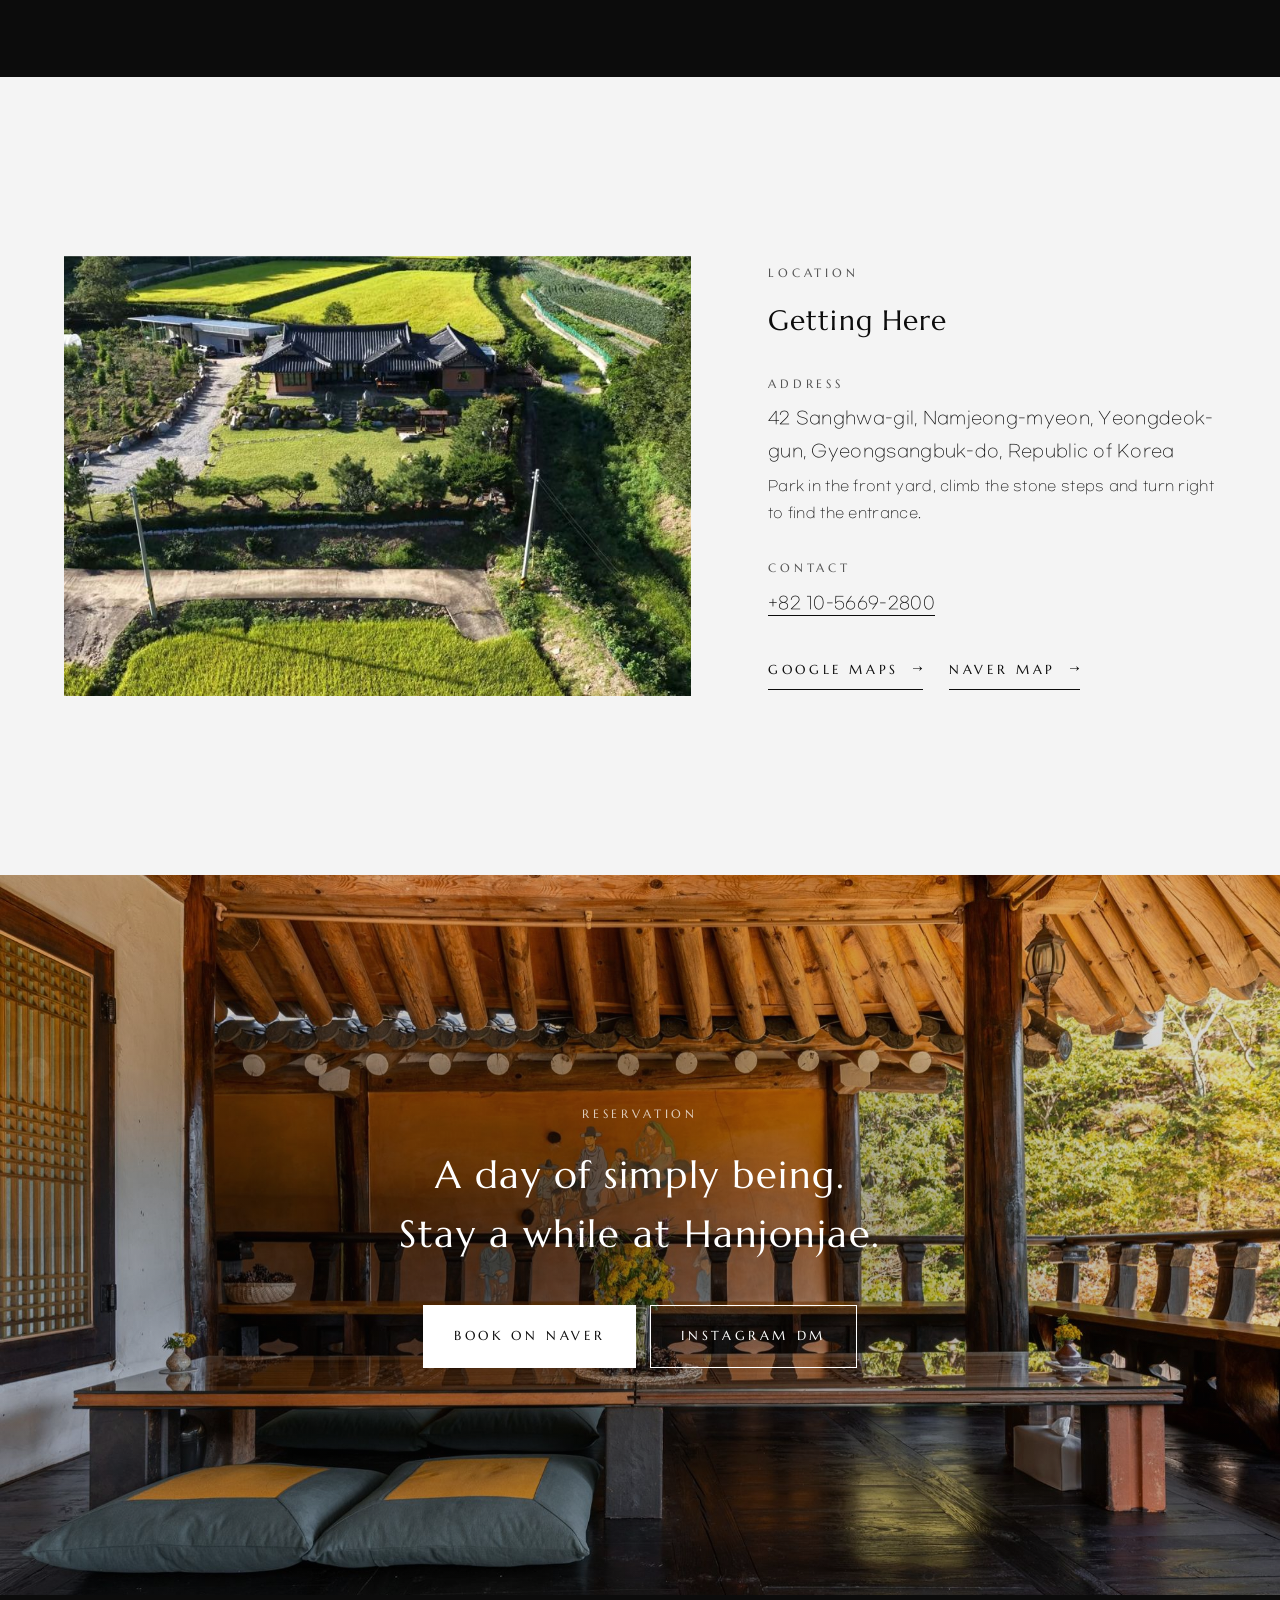
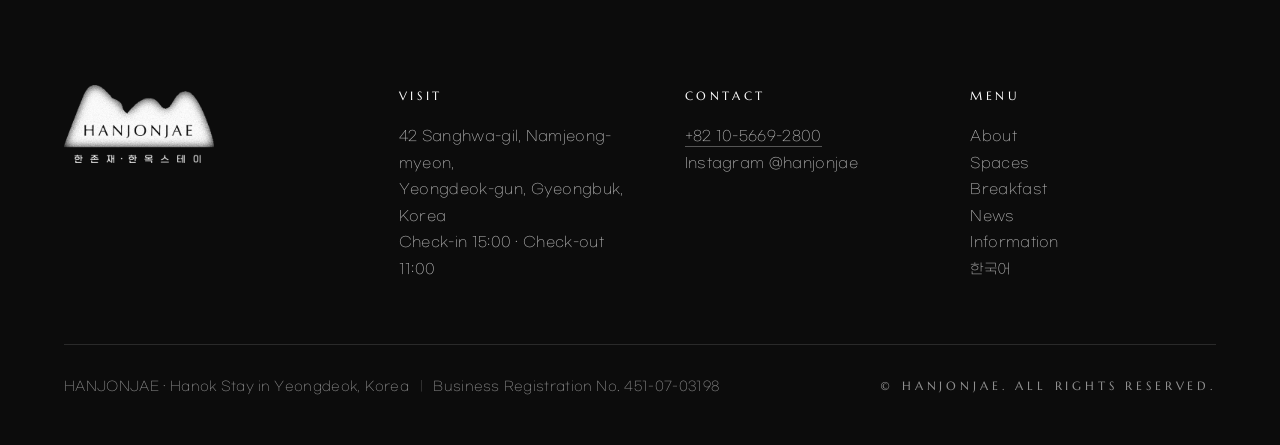
==== commit df1c4ce9: "모바일 좌우 여백 확대, 단어 단위 줄바꿈, 글 간격 정리 Co-Authored-By: Claude Opus 5.5 <noreply@anthropic.com>" ====
--- a/index.html
+++ b/index.html
@@ -12,8 +12,8 @@
 <meta name="theme-color" content="#f4f4f4">
 <link rel="preload" href="assets/fonts/Marcellus-Regular.woff2" as="font" type="font/woff2" crossorigin="">
 <link rel="preload" href="assets/fonts/HJSebang-Regular.woff2" as="font" type="font/woff2" crossorigin="">
-<link rel="stylesheet" href="assets/css/style.css?v=20261125h">
-<link rel="stylesheet" href="assets/css/motion.css?v=20261125h">
+<link rel="stylesheet" href="assets/css/style.css?v=20261125i">
+<link rel="stylesheet" href="assets/css/motion.css?v=20261125i">
 <script>try{if(sessionStorage.getItem("hanjonjae-intro")||matchMedia("(prefers-reduced-motion: reduce)").matches)document.documentElement.classList.add("no-intro")}catch(e){}</script>
 <script type="application/ld+json">
 {"@context":"https://schema.org","@type":"LodgingBusiness","name":"한존재 閑存齋 Hanjonjae","alternateName":"Hanjonjae Hanok Stay","description":"산과 들 사이, 하루 한 팀만 머무는 영덕의 독채 한옥스테이","telephone":"+82-10-5669-2800","address":{"@type":"PostalAddress","streetAddress":"상화길 42","addressLocality":"영덕군 남정면","addressRegion":"경상북도","addressCountry":"KR"},"checkinTime":"15:00","checkoutTime":"11:00","petsAllowed":false,"amenityFeature":[{"@type":"LocationFeatureSpecification","name":"무료 조식","value":true},{"@type":"LocationFeatureSpecification","name":"무료 주차","value":true},{"@type":"LocationFeatureSpecification","name":"Wi-Fi","value":true},{"@type":"LocationFeatureSpecification","name":"바비큐 그릴","value":true}],"sameAs":["https://www.instagram.com/hanjonjae","https://blog.naver.com/wm10004"]}
@@ -461,7 +461,7 @@
   <p>저녁에는 하늘을 올려다보세요. 맑은 날이면 별이 잘 보입니다. 별자리 매트도 준비해두었고, 여름에는 미리 말씀해주시면 2인용 모기장 텐트도 마련해드립니다.</p>
 </template>
 
-<script src="assets/js/main.js?v=20261125h"></script>
+<script src="assets/js/main.js?v=20261125i"></script>
 
 
 </body></html>
--- a/assets/css/style.css
+++ b/assets/css/style.css
@@ -758,3 +758,17 @@
   .cta__btns { flex-direction: column; align-items: center; }
   .cta__btns .btn { width: min(100%, 280px); }
 }
+
+/* ───────── 모바일 여백 (좌우 숨 쉴 공간 넓힘) ───────── */
+@media (max-width: 820px) {
+  :root { --gutter: 32px; }
+}
+@media (max-width: 420px) {
+  :root { --gutter: 28px; }
+  body { font-size: 15px; line-height: 1.85; }
+  .muted, .table__v em, .split p, .feature__card p { word-break: keep-all; }
+  p, li, .table__v { word-break: keep-all; }
+  .feature__card, .feature--right .feature__card { padding: 36px 26px; }
+  .table__row { padding: 26px 0; }
+  .sec-head { margin-bottom: 44px; }
+}
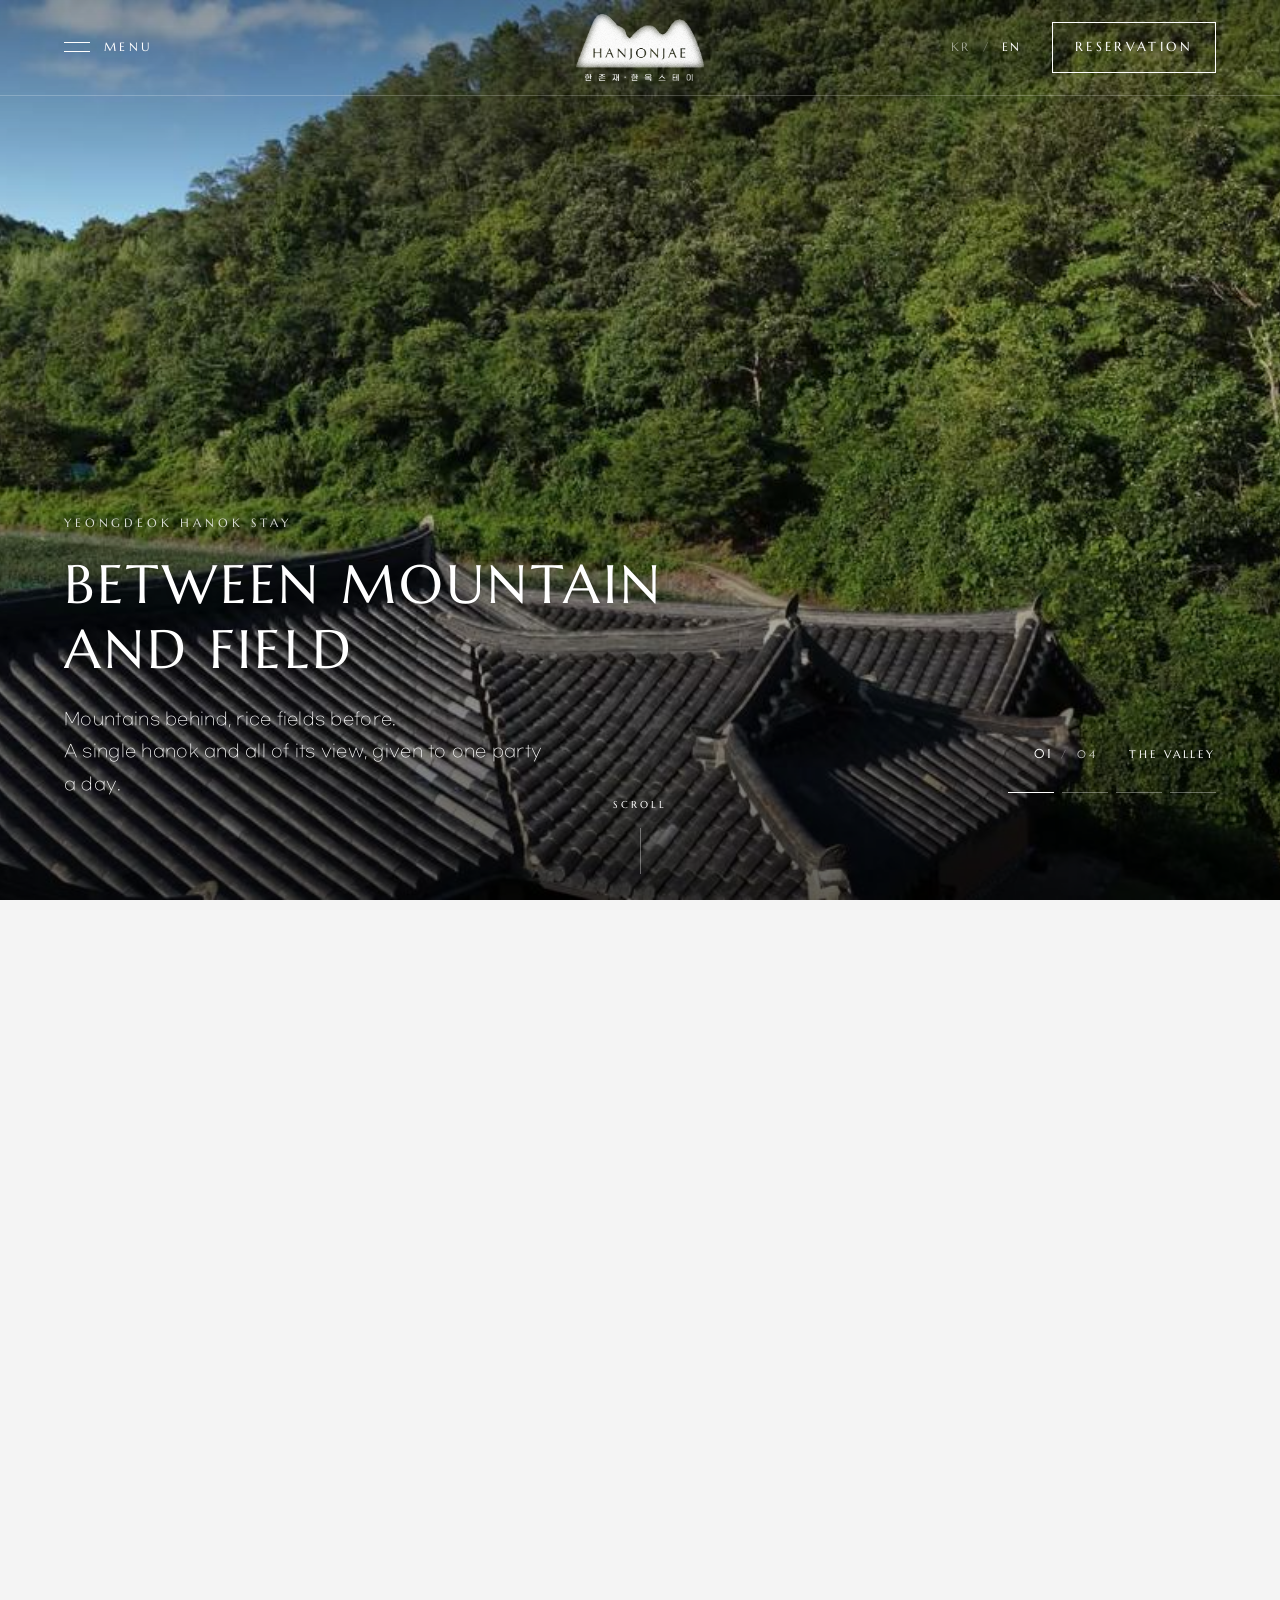
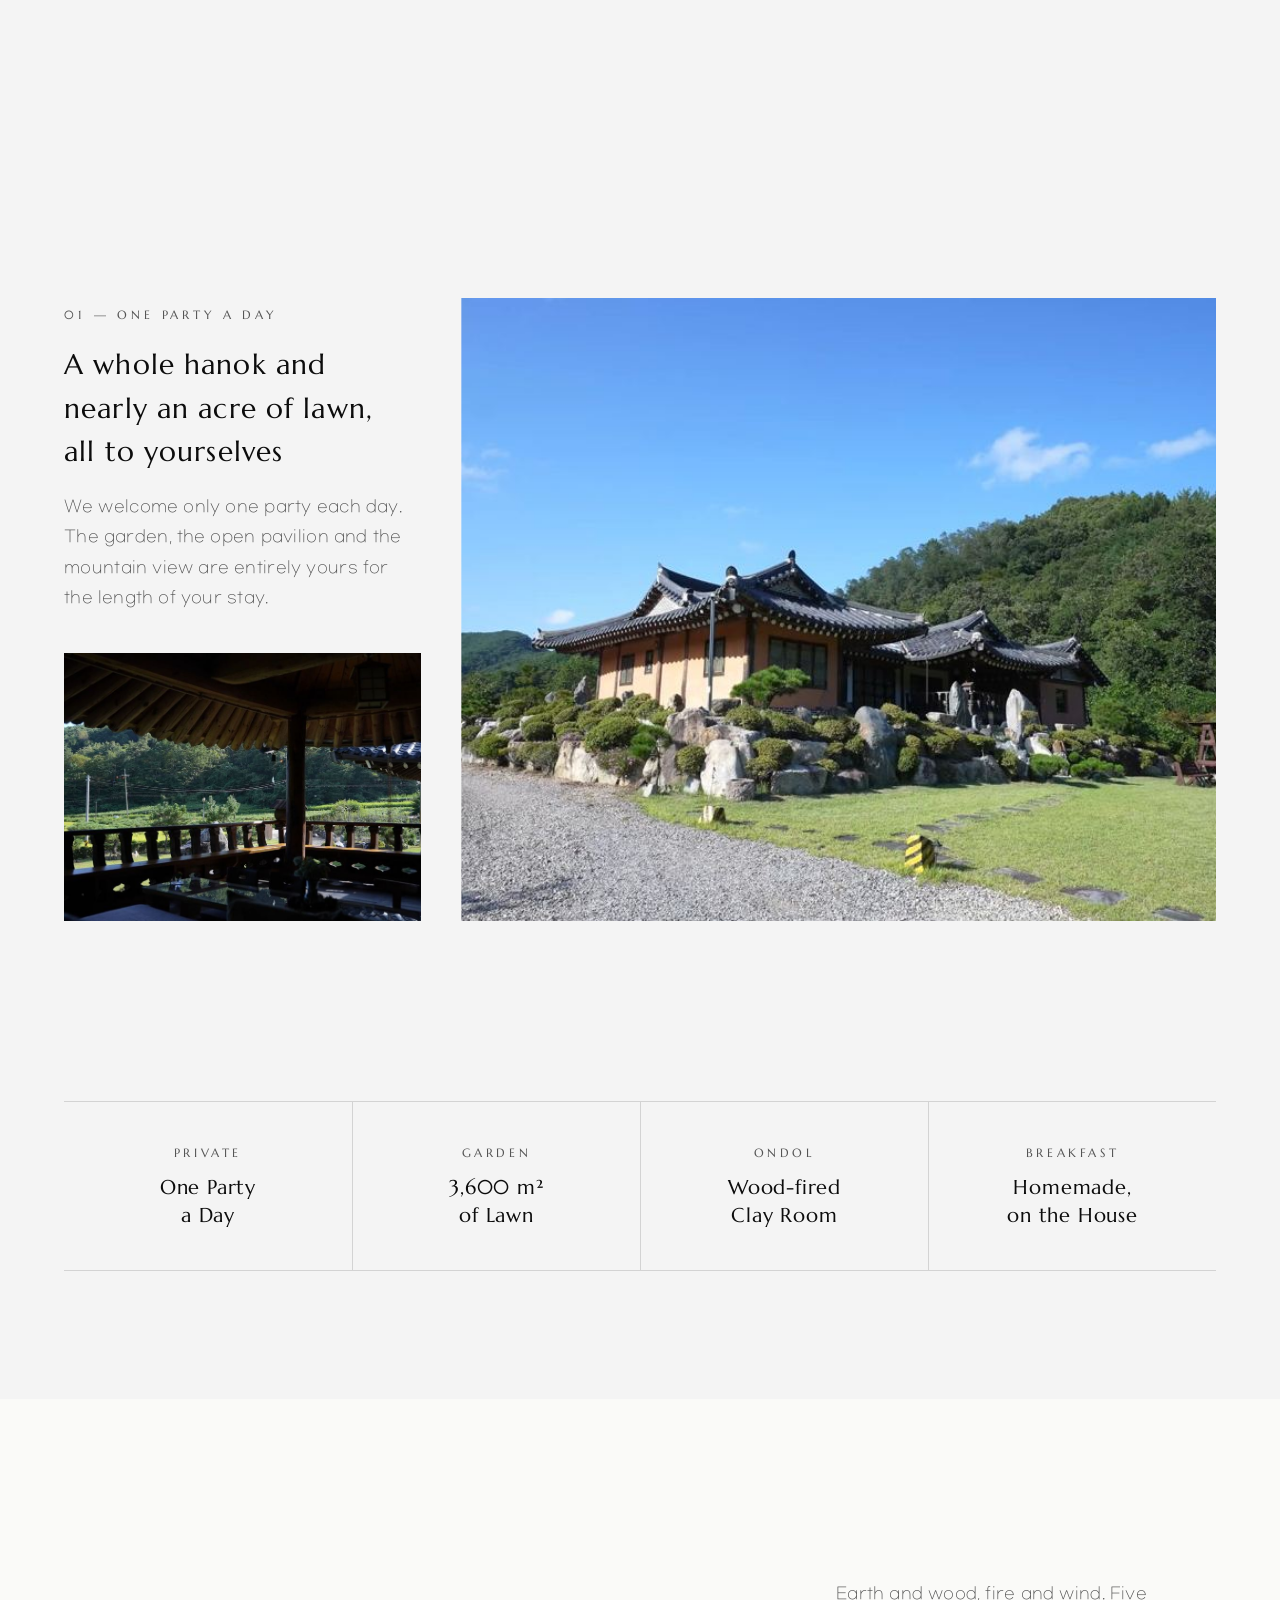
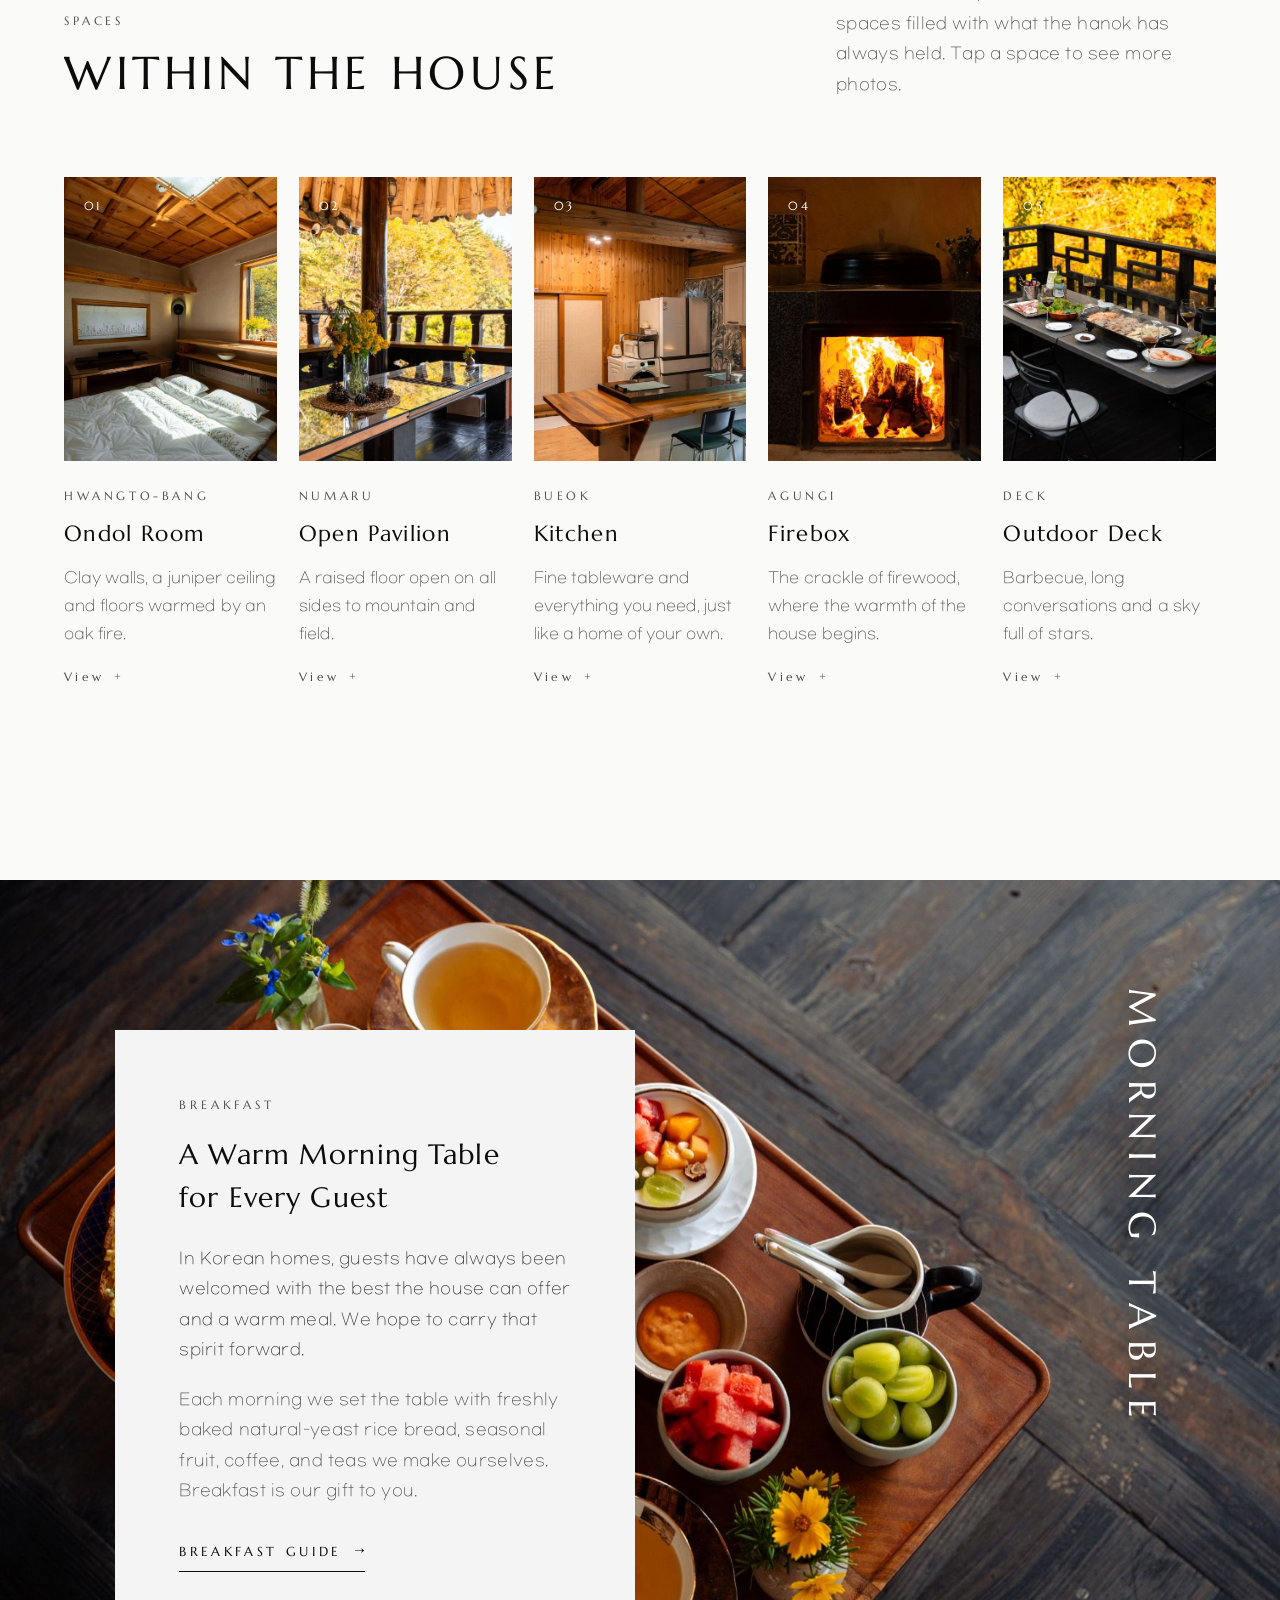
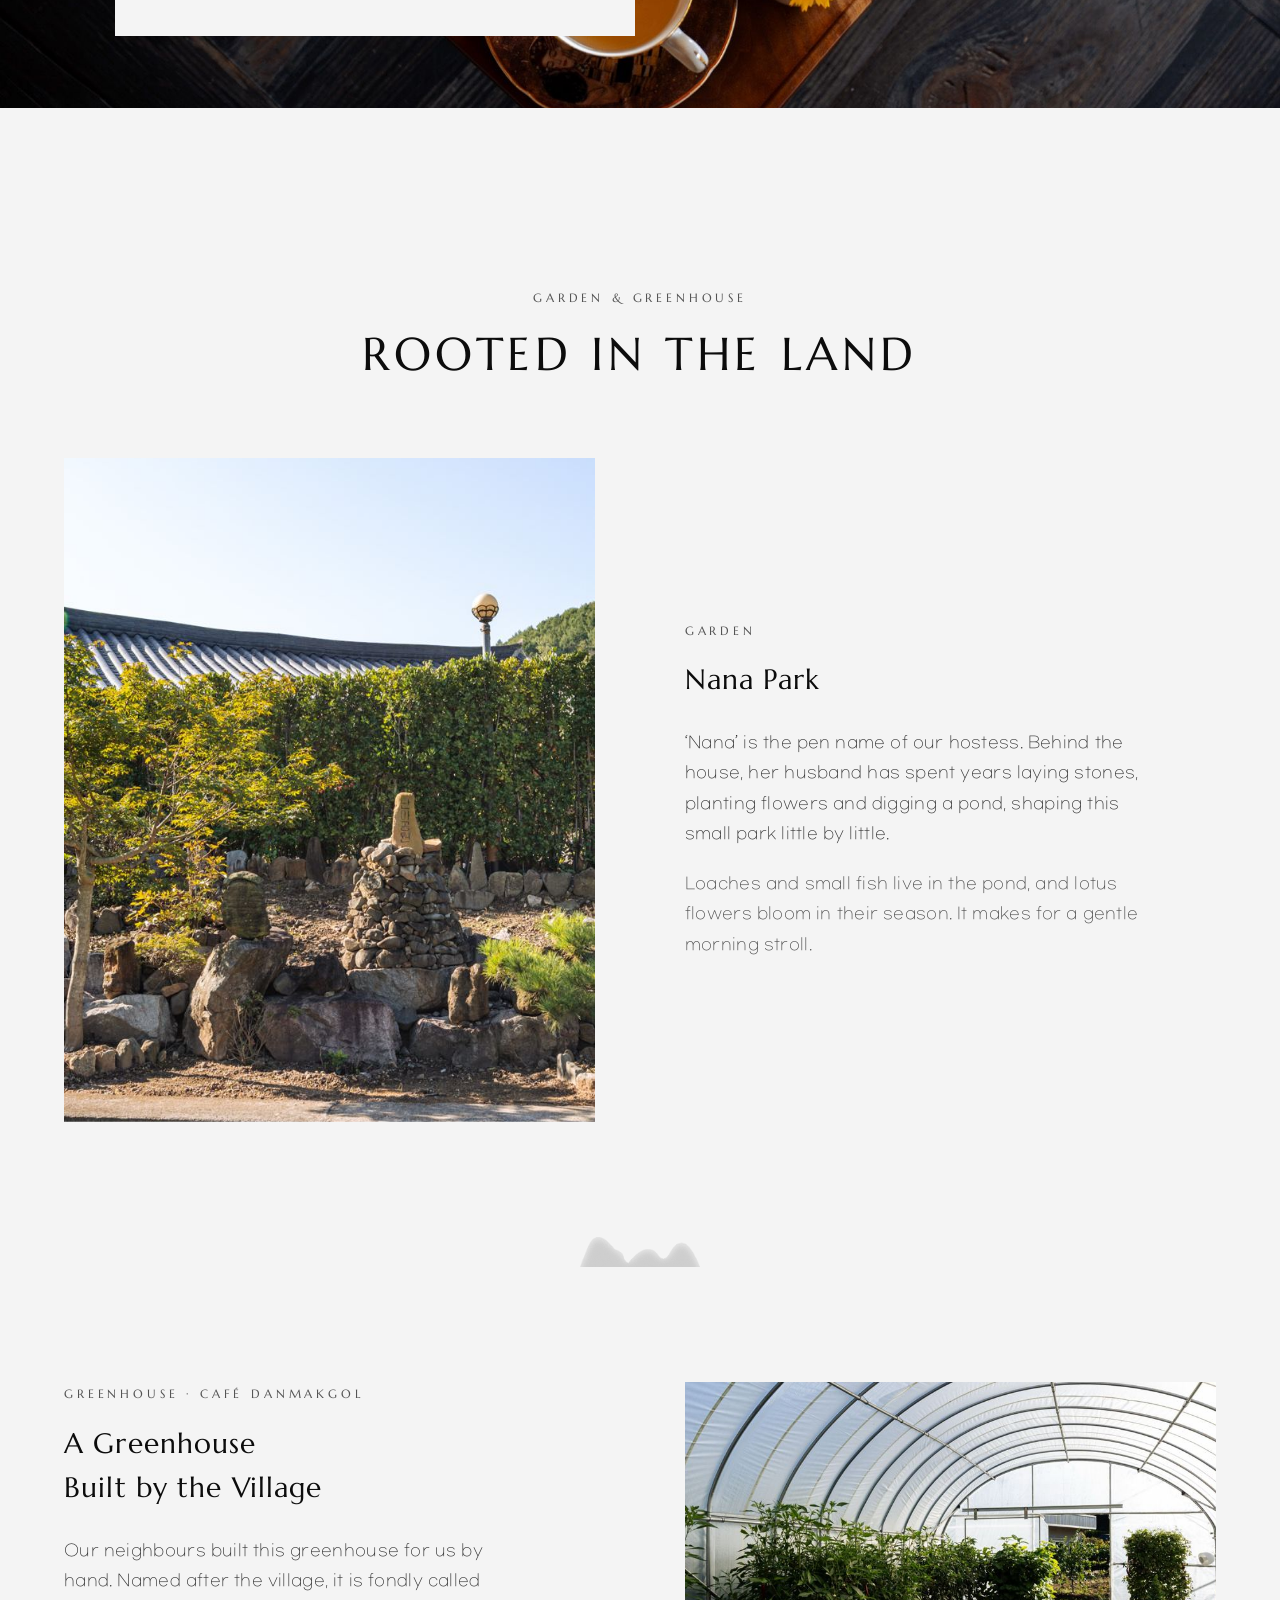
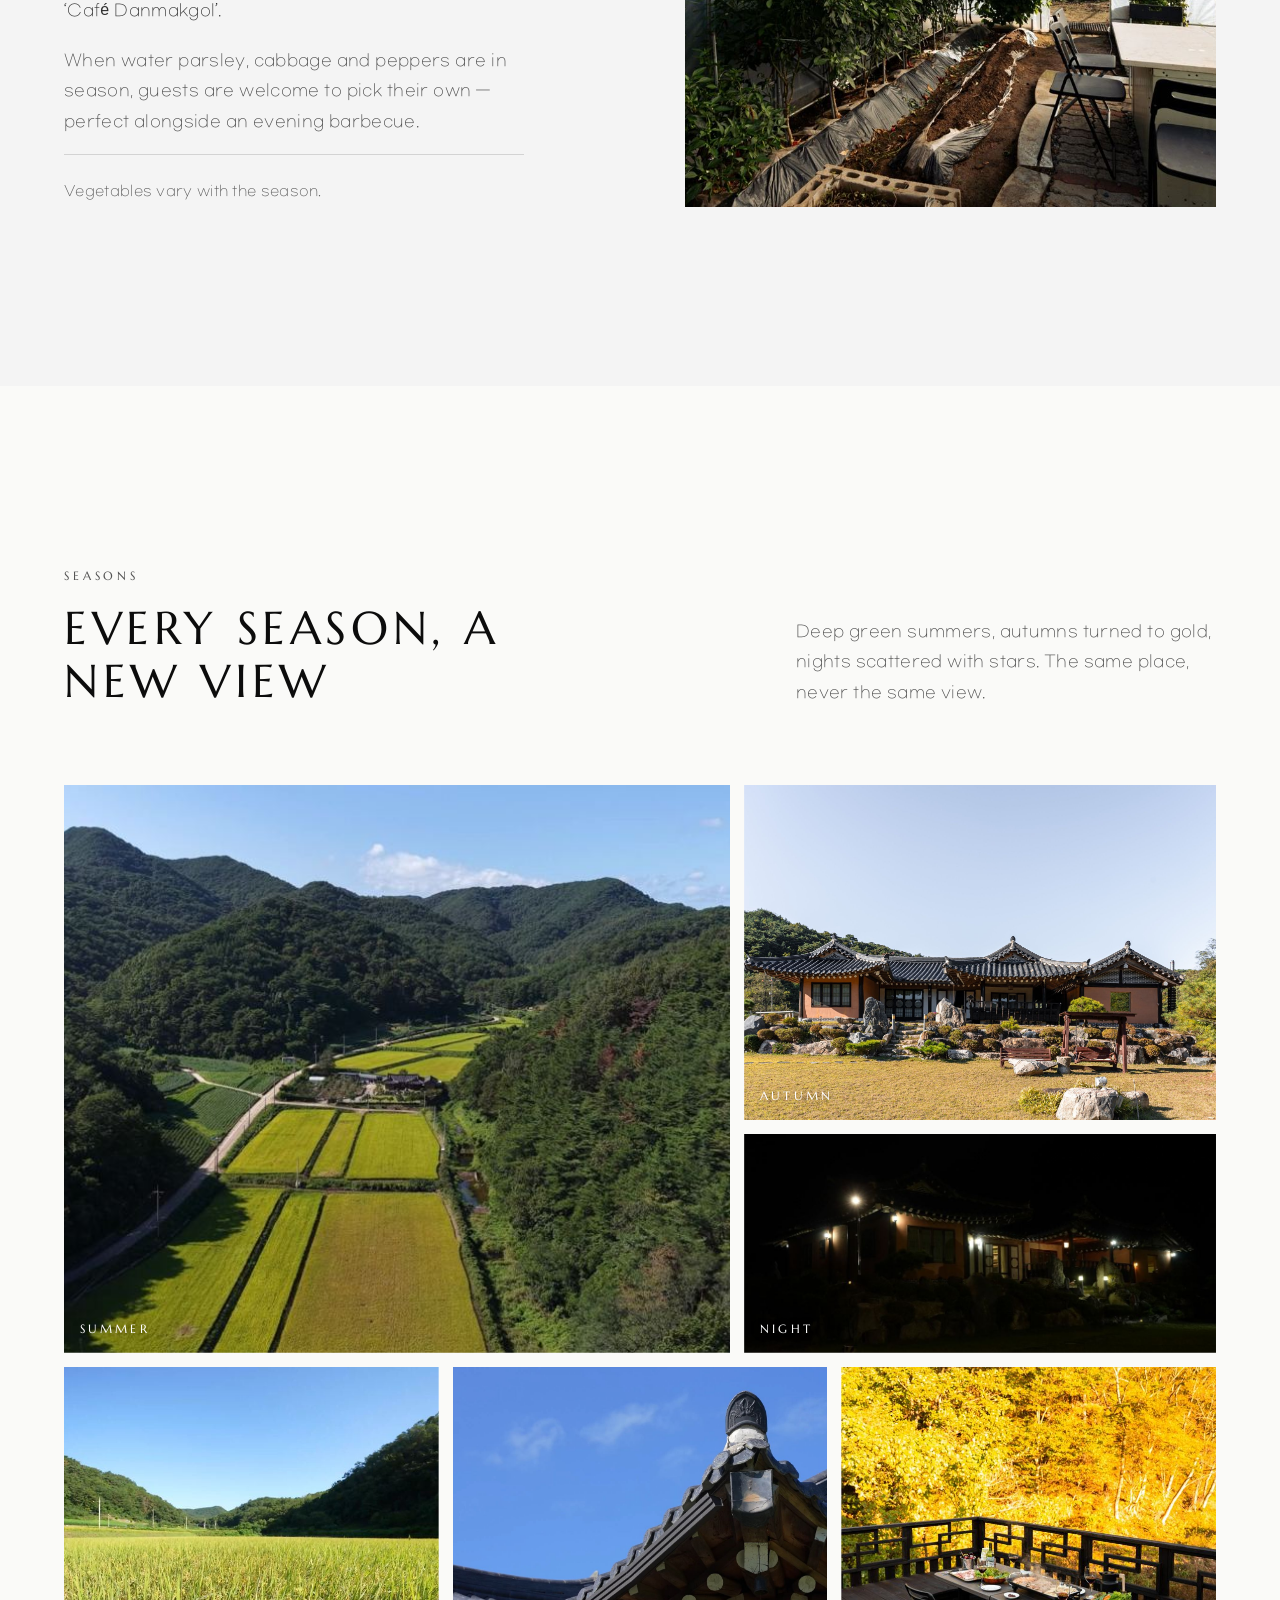
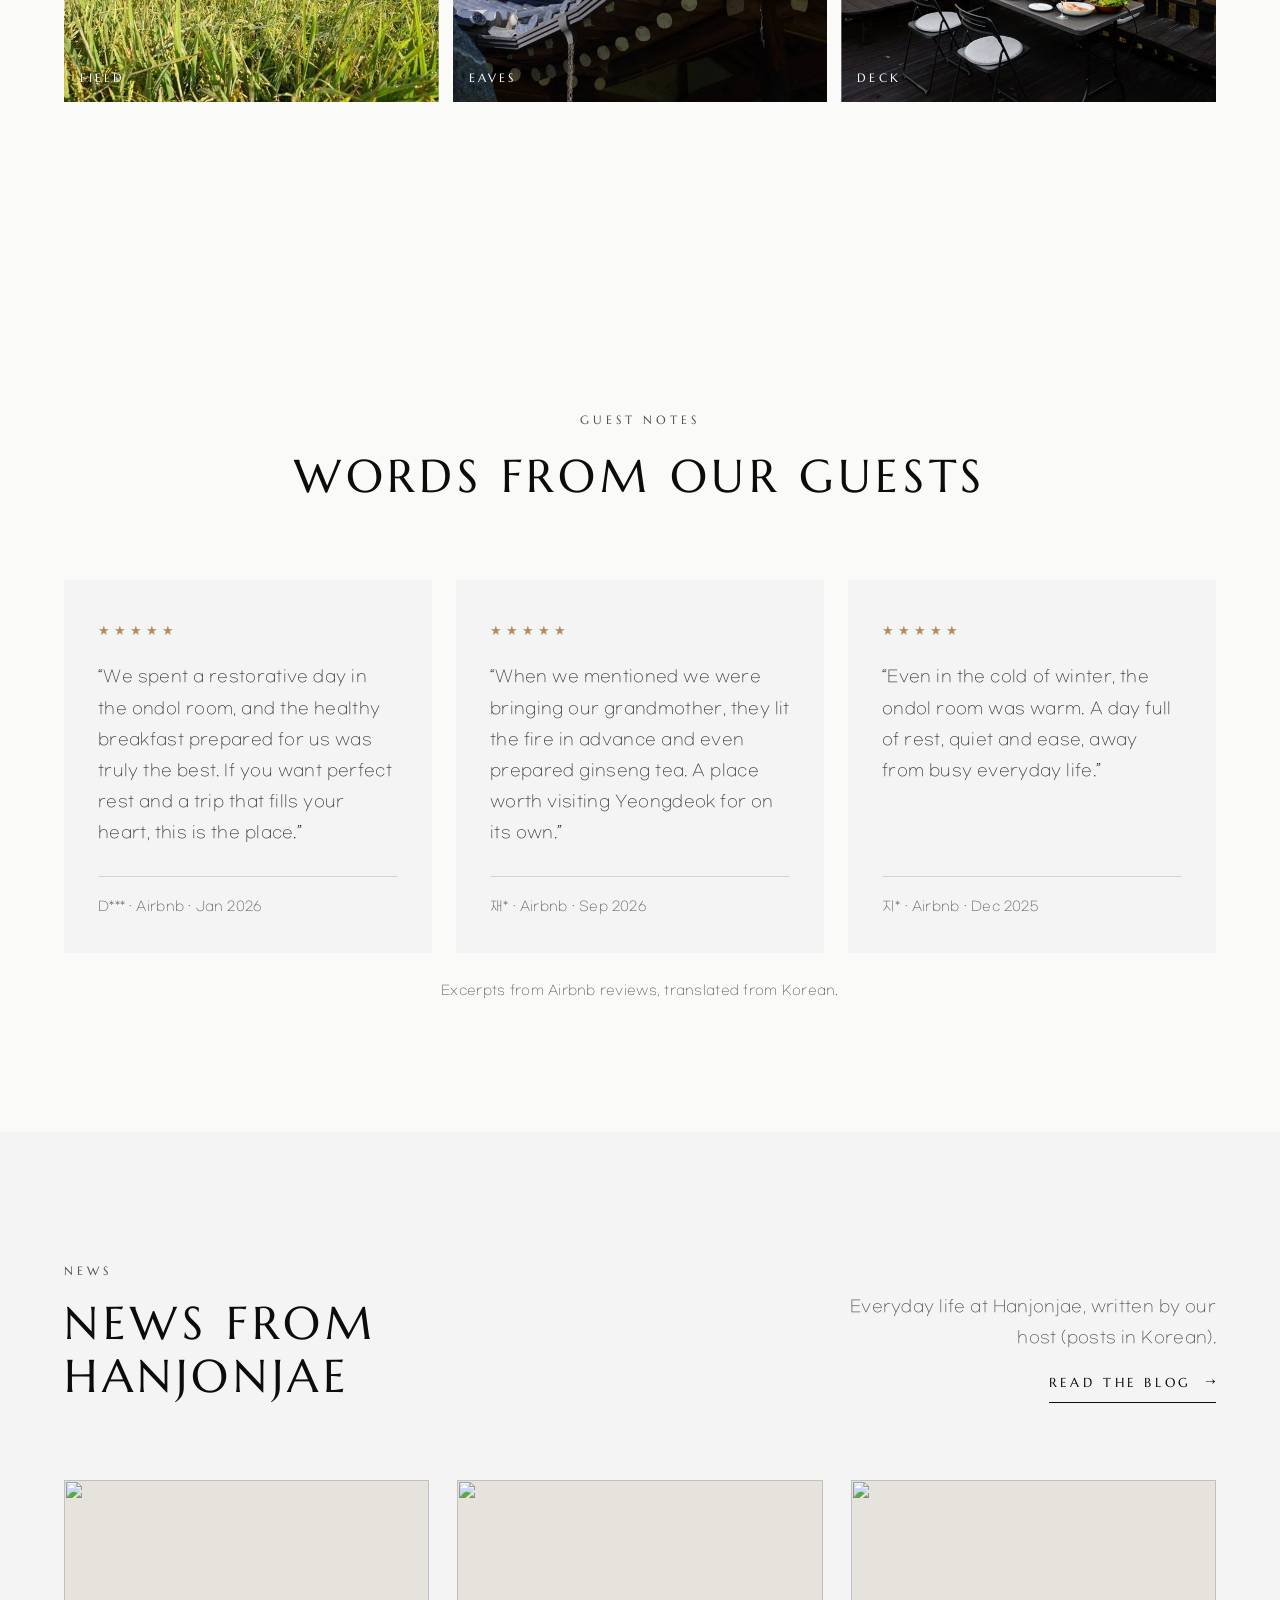
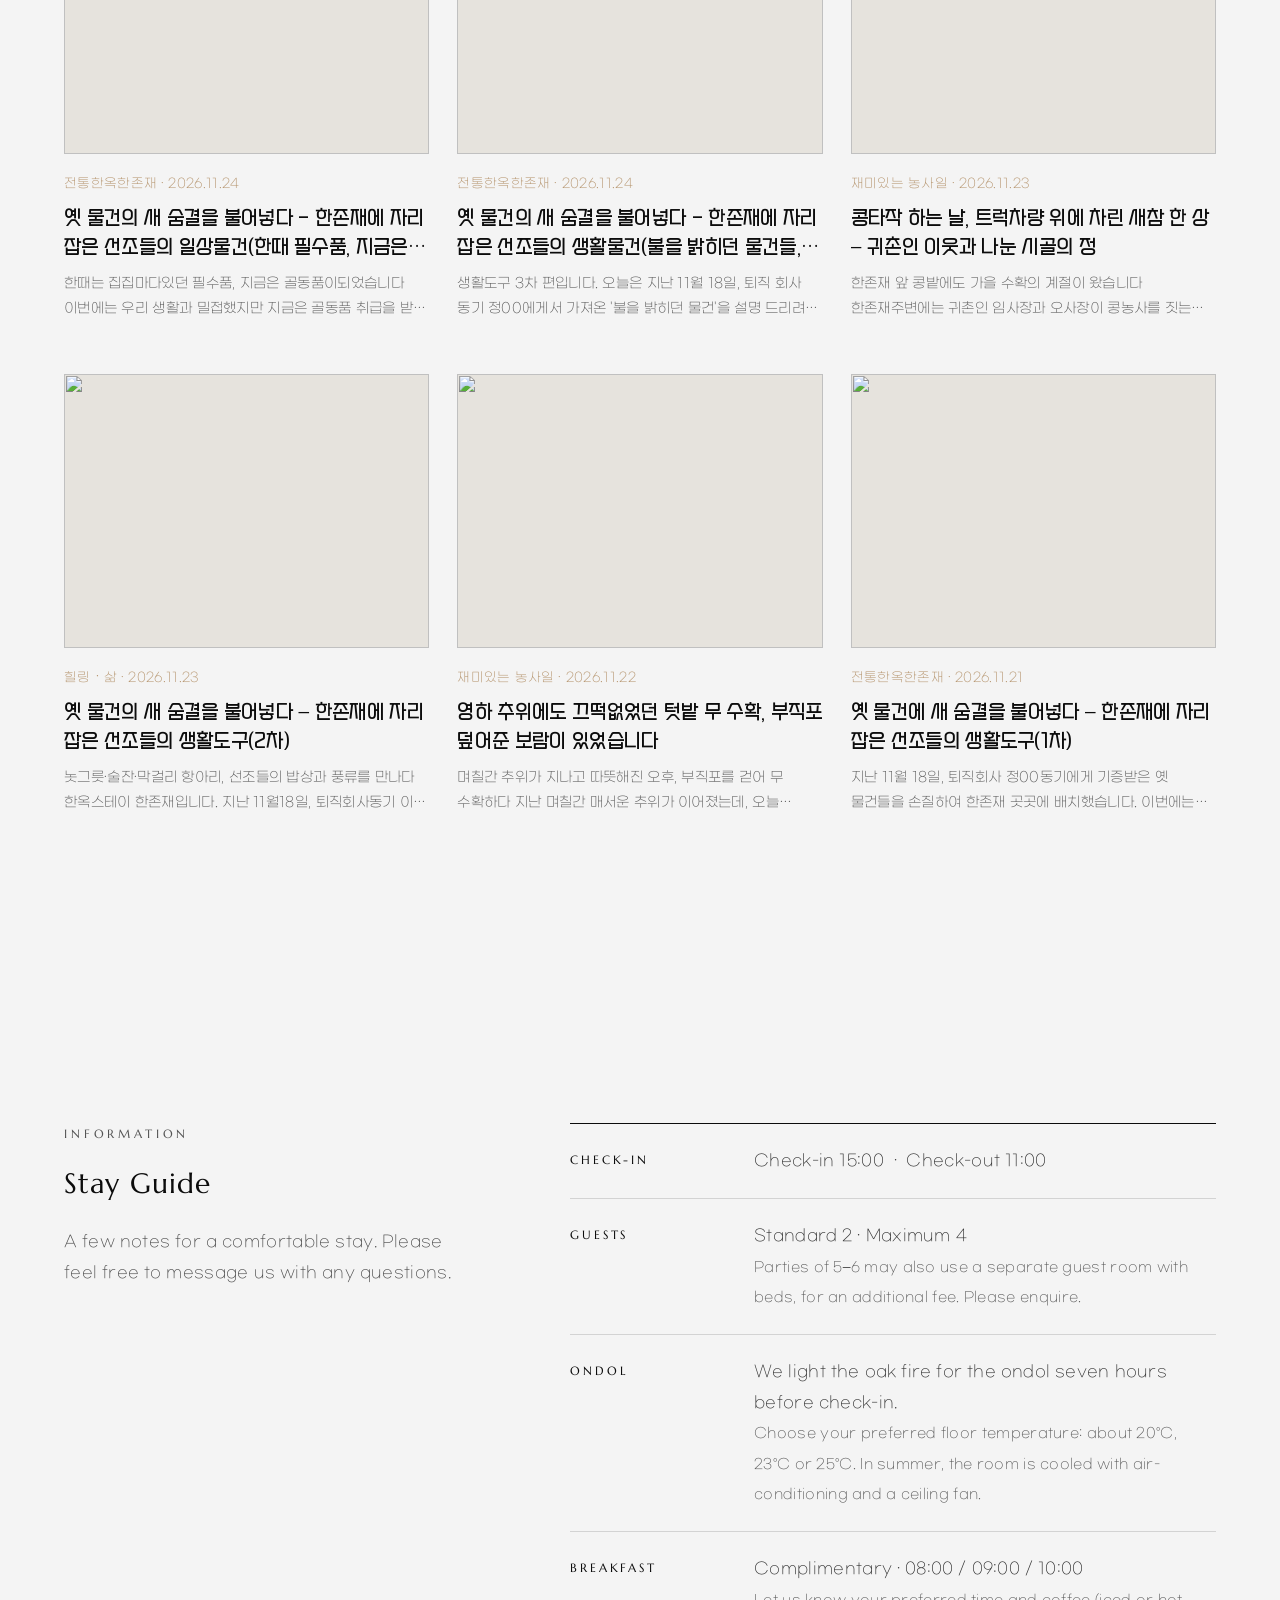
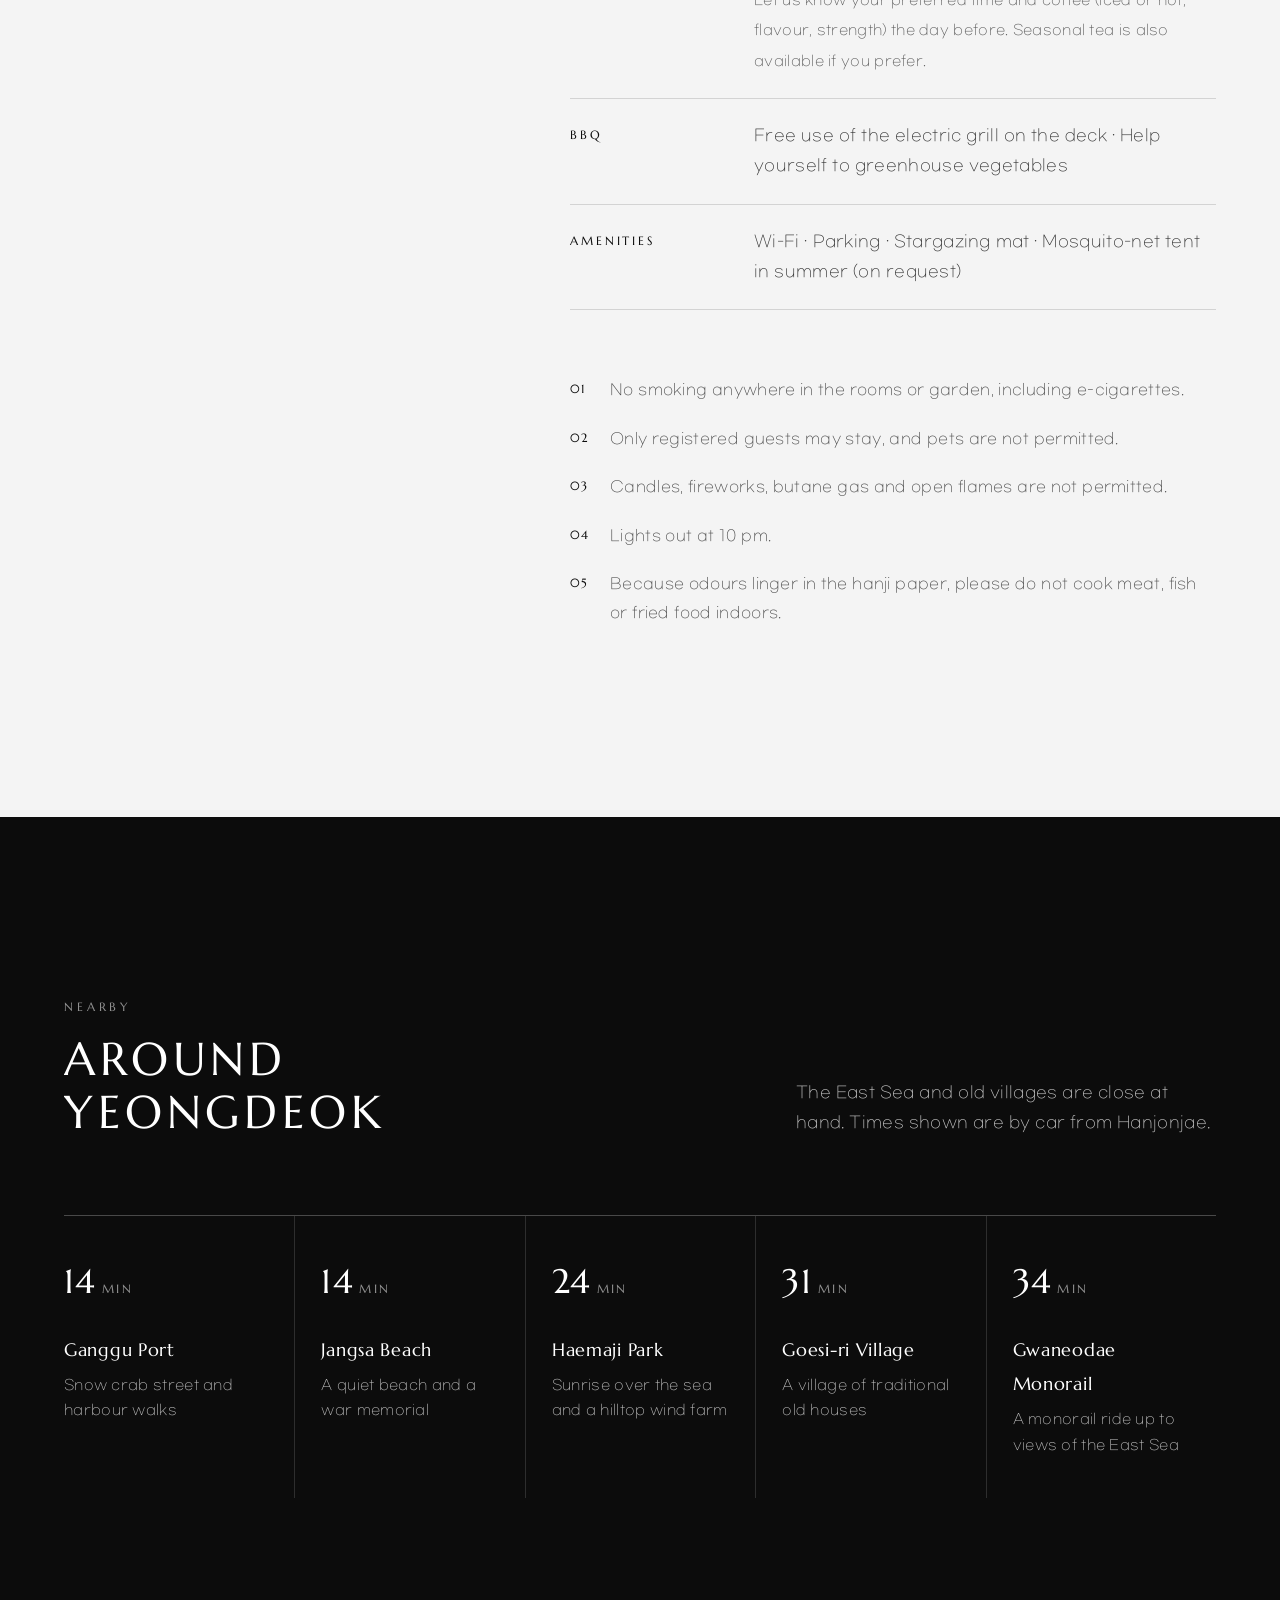
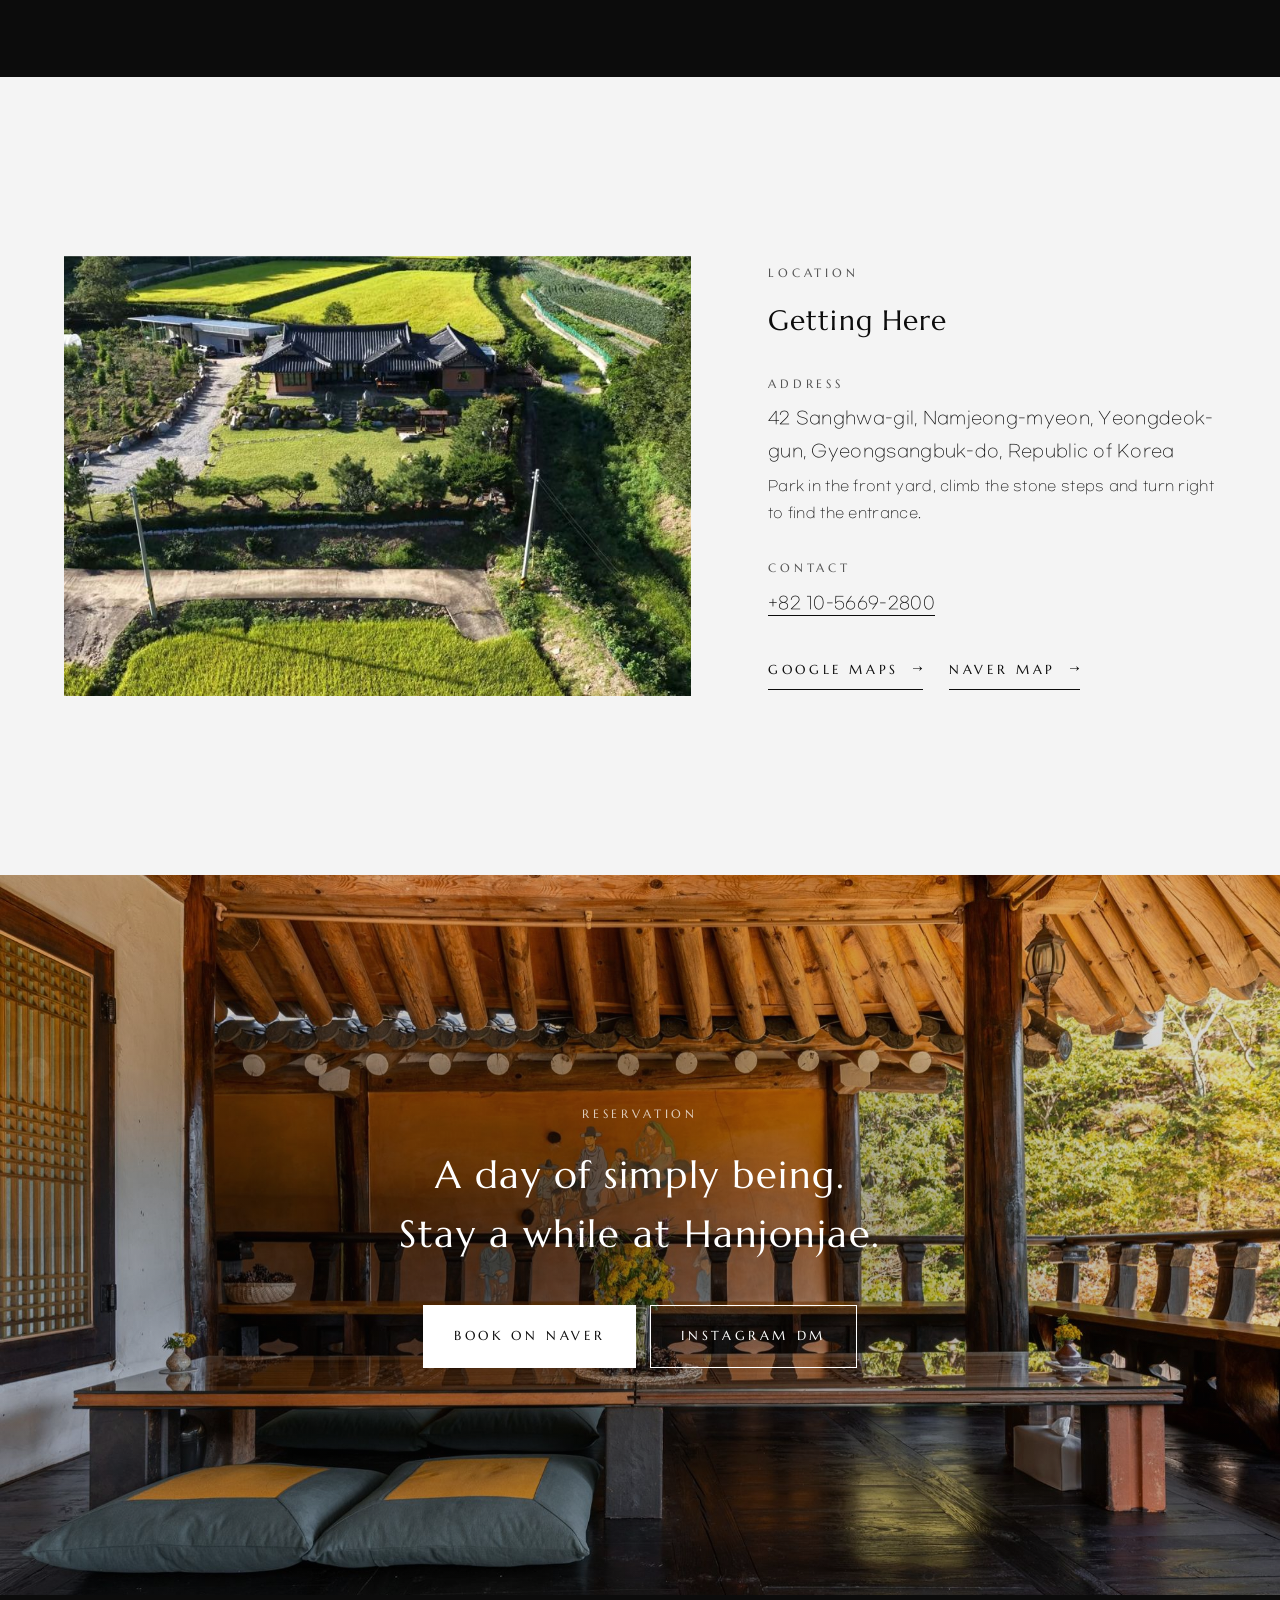
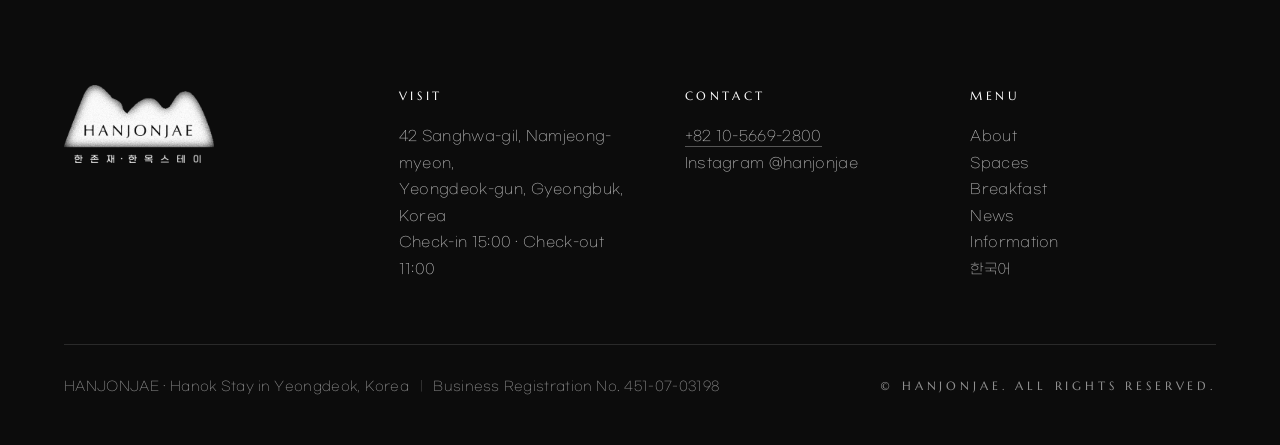
==== commit da7316c9: "공유 미리보기 이미지·대표 주소를 hanjonjae.github.io로 지정 Co-Authored-By: Claude Opus 5.5 <noreply@anthropic.com>" ====
--- a/index.html
+++ b/index.html
@@ -6,7 +6,9 @@
 <meta name="description" content="산과 들 사이, 하루 한 팀만 머무는 영덕의 독채 한옥스테이 한존재. 참나무 군불 황토방과 누마루, 정성껏 차린 아침상.">
 <meta property="og:title" content="한존재 閑存齋 · 영덕 한옥스테이">
 <meta property="og:description" content="산과 들 사이, 하루 한 팀만 머무는 독채 한옥">
-<meta property="og:image" content="assets/img/autumn_front.jpg">
+<meta property="og:image" content="https://hanjonjae.github.io/assets/img/autumn_front.jpg">
+<meta property="og:url" content="https://hanjonjae.github.io/">
+<link rel="canonical" href="https://hanjonjae.github.io/">
 <link rel="icon" type="image/png" href="assets/img/favicon.png">
 <link rel="apple-touch-icon" href="assets/img/apple-touch-icon.png">
 <meta name="theme-color" content="#f4f4f4">
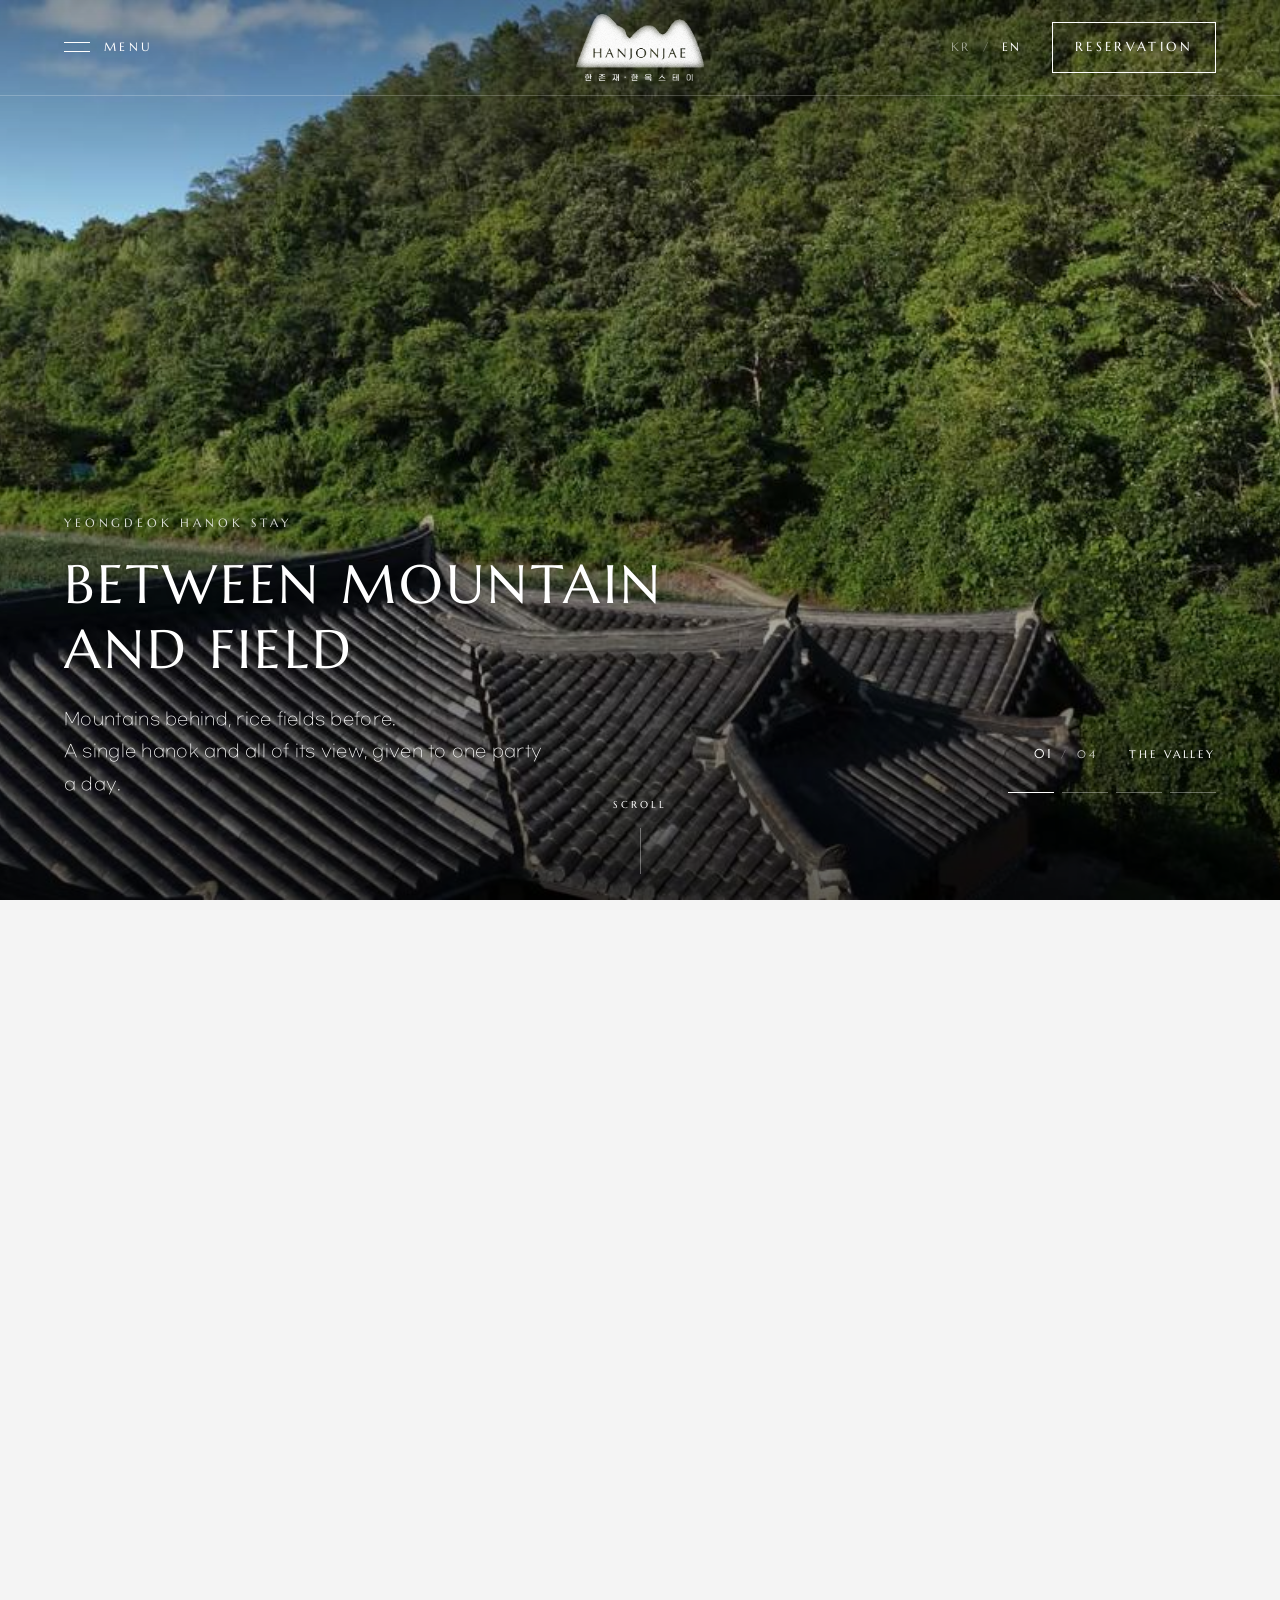
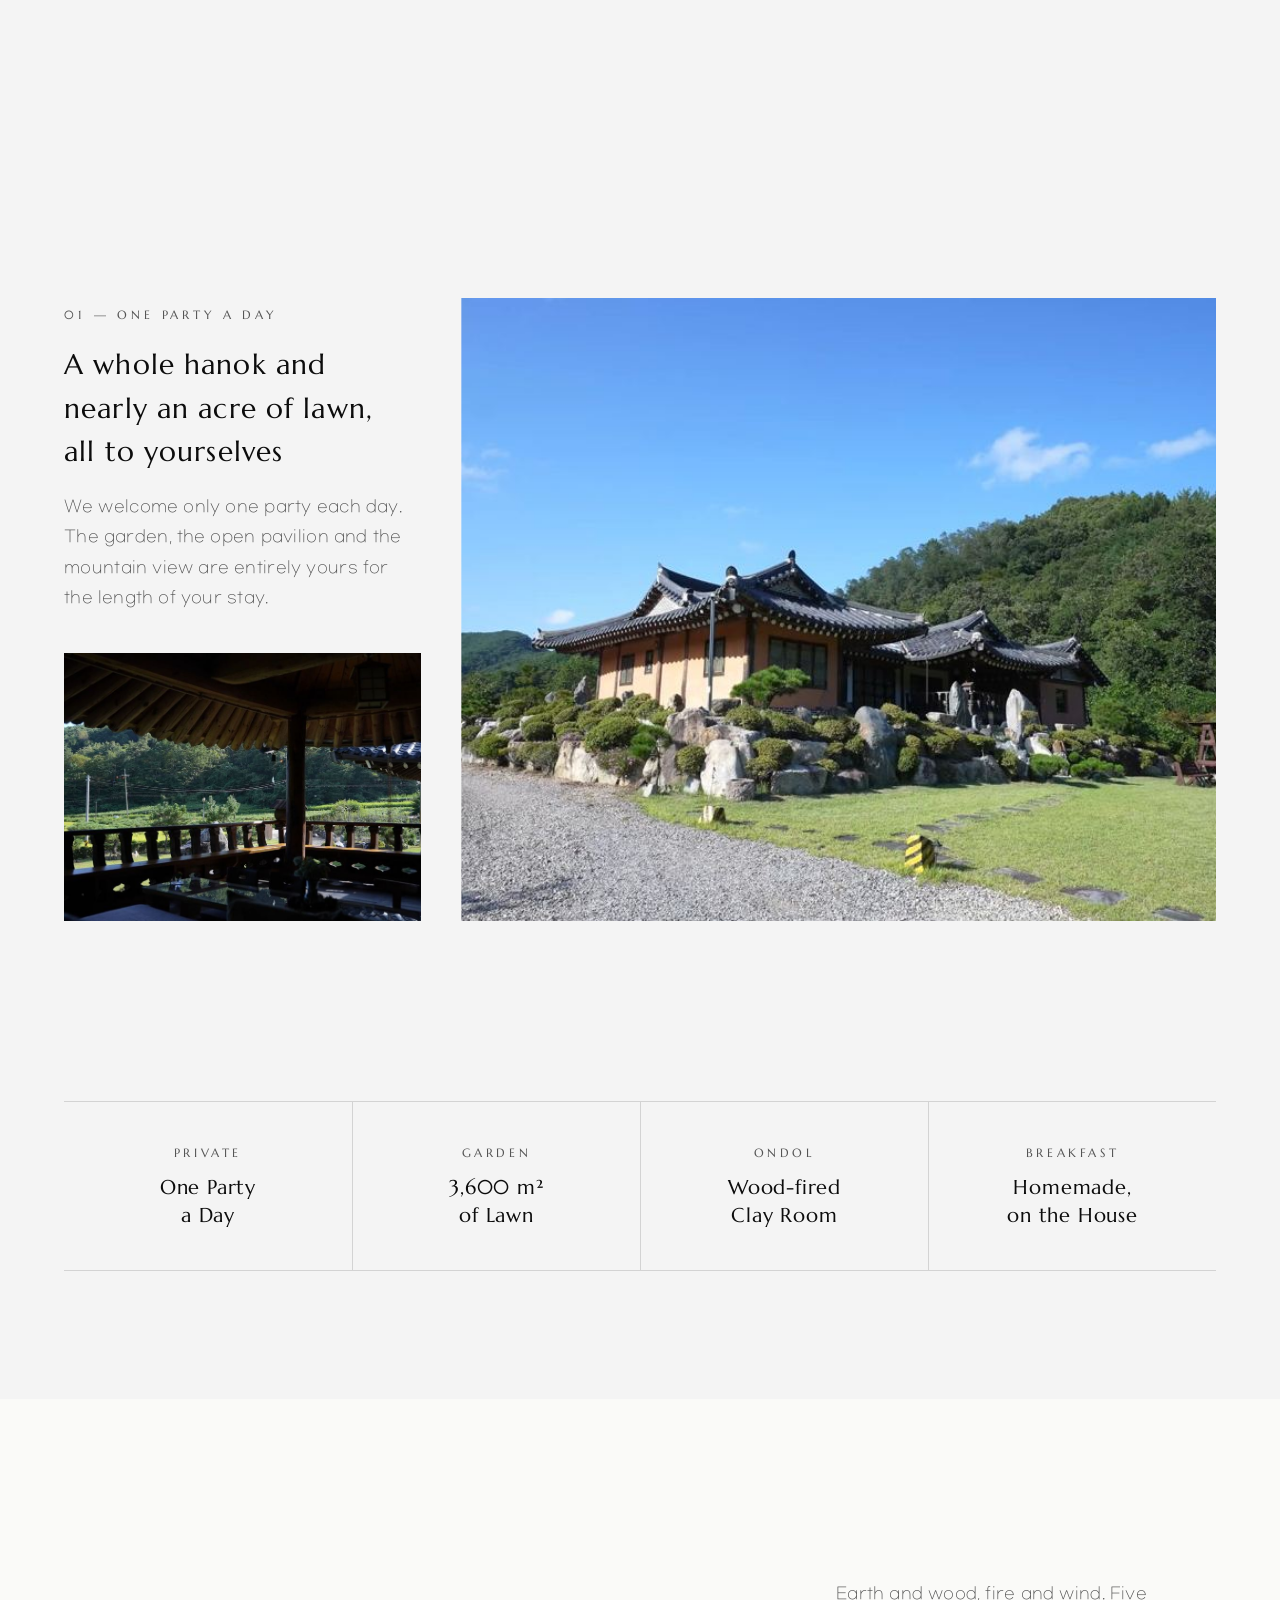
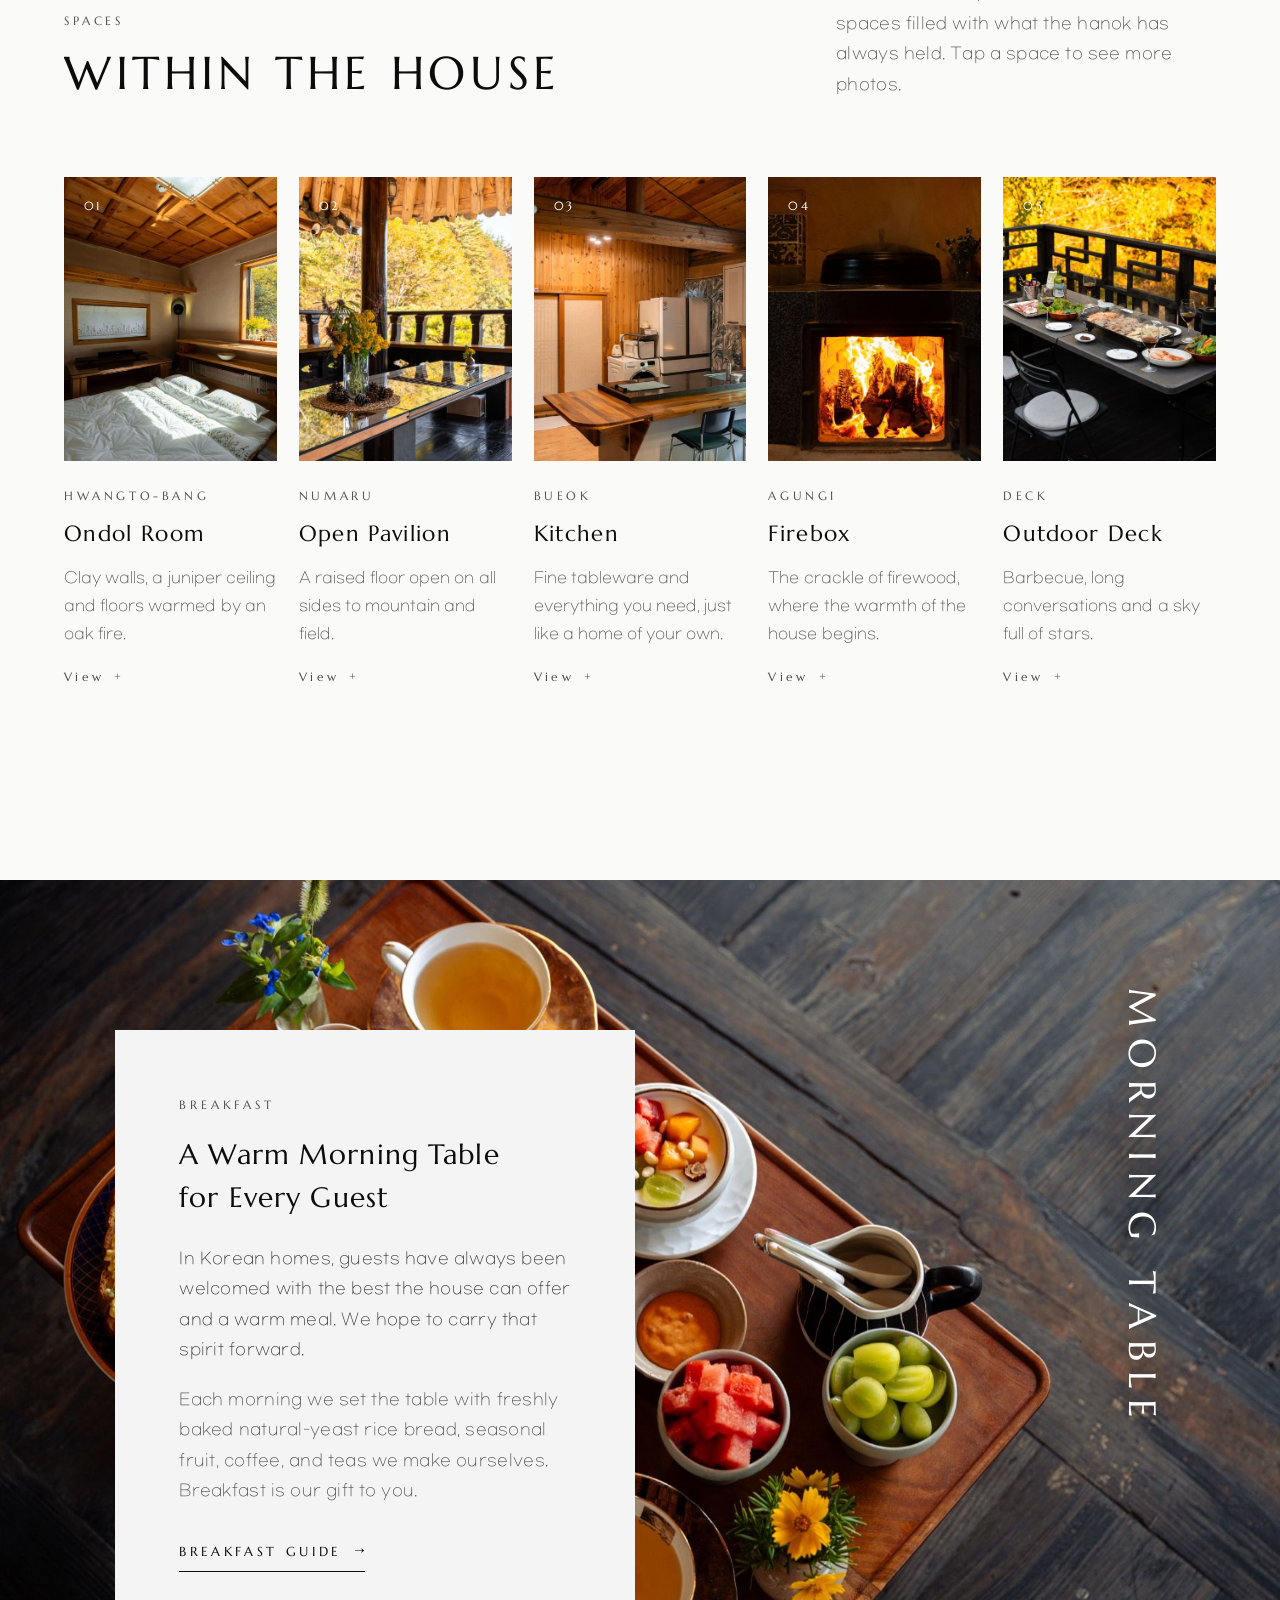
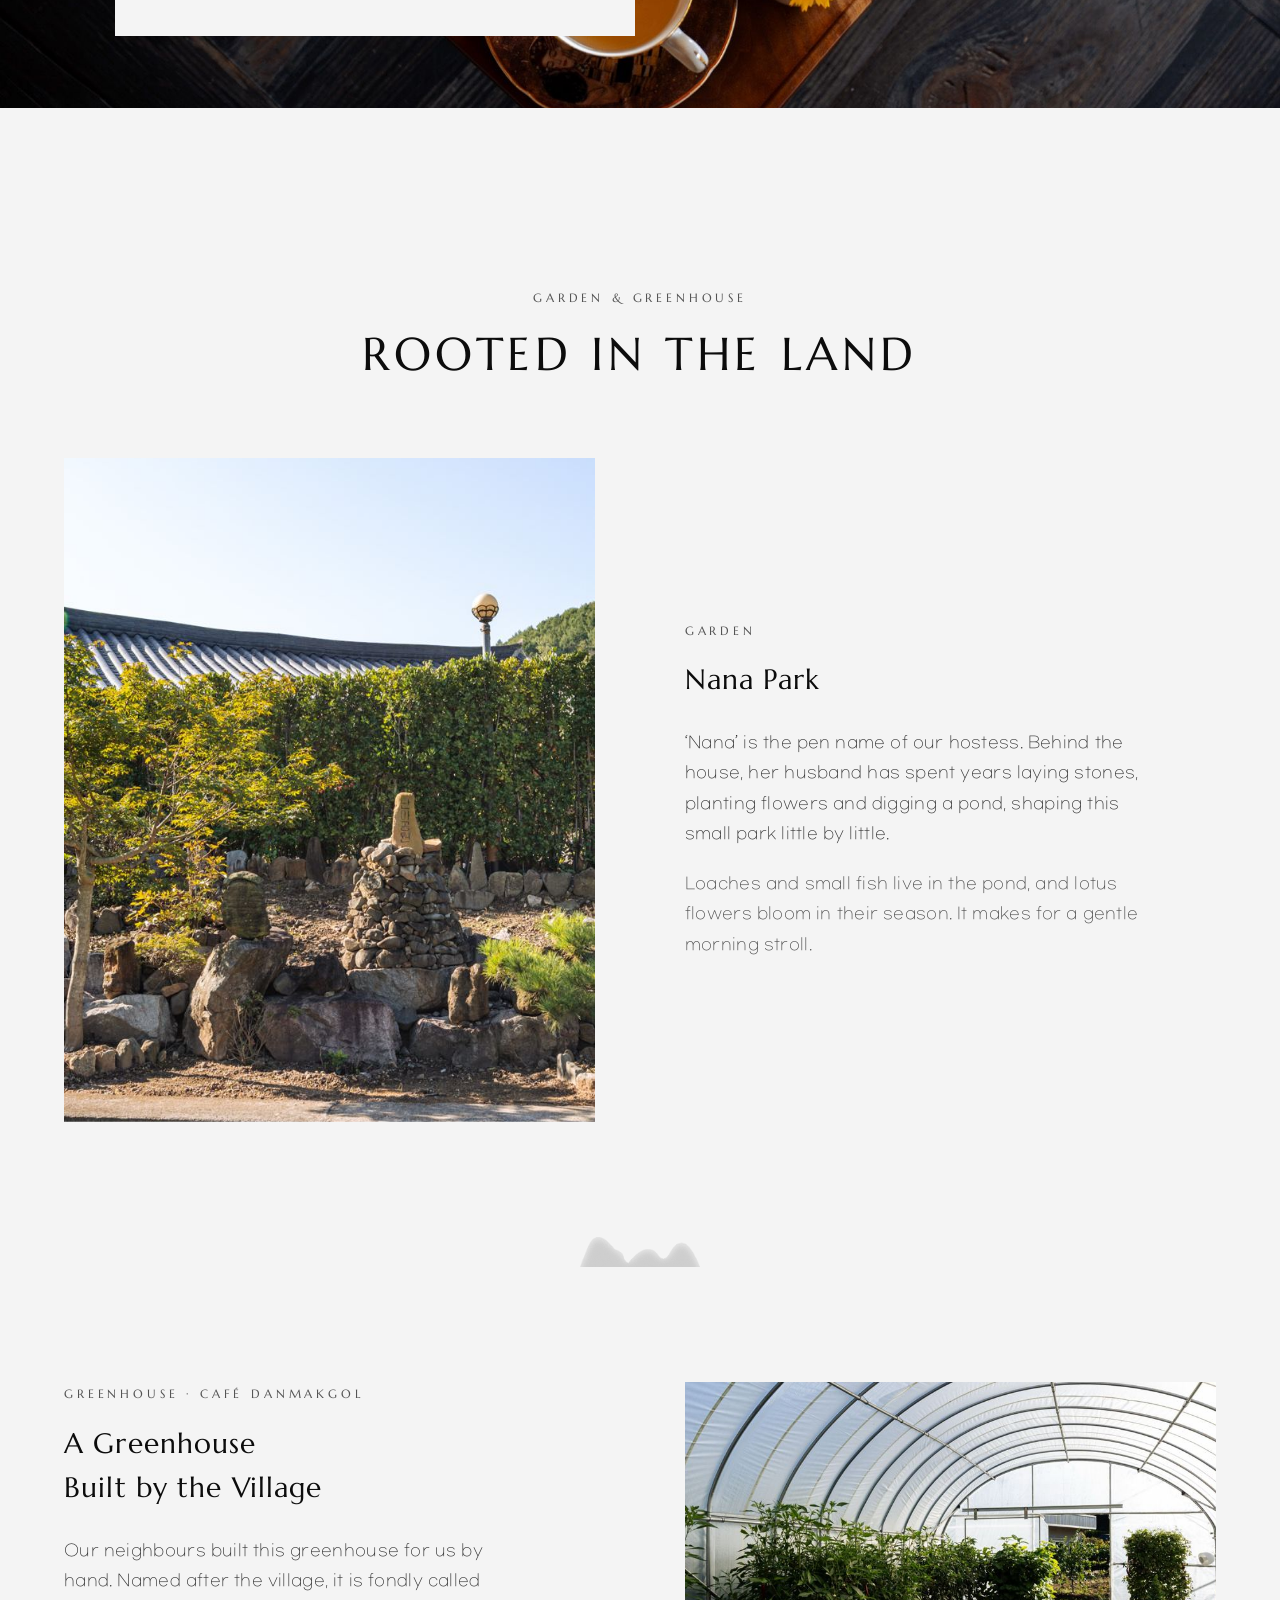
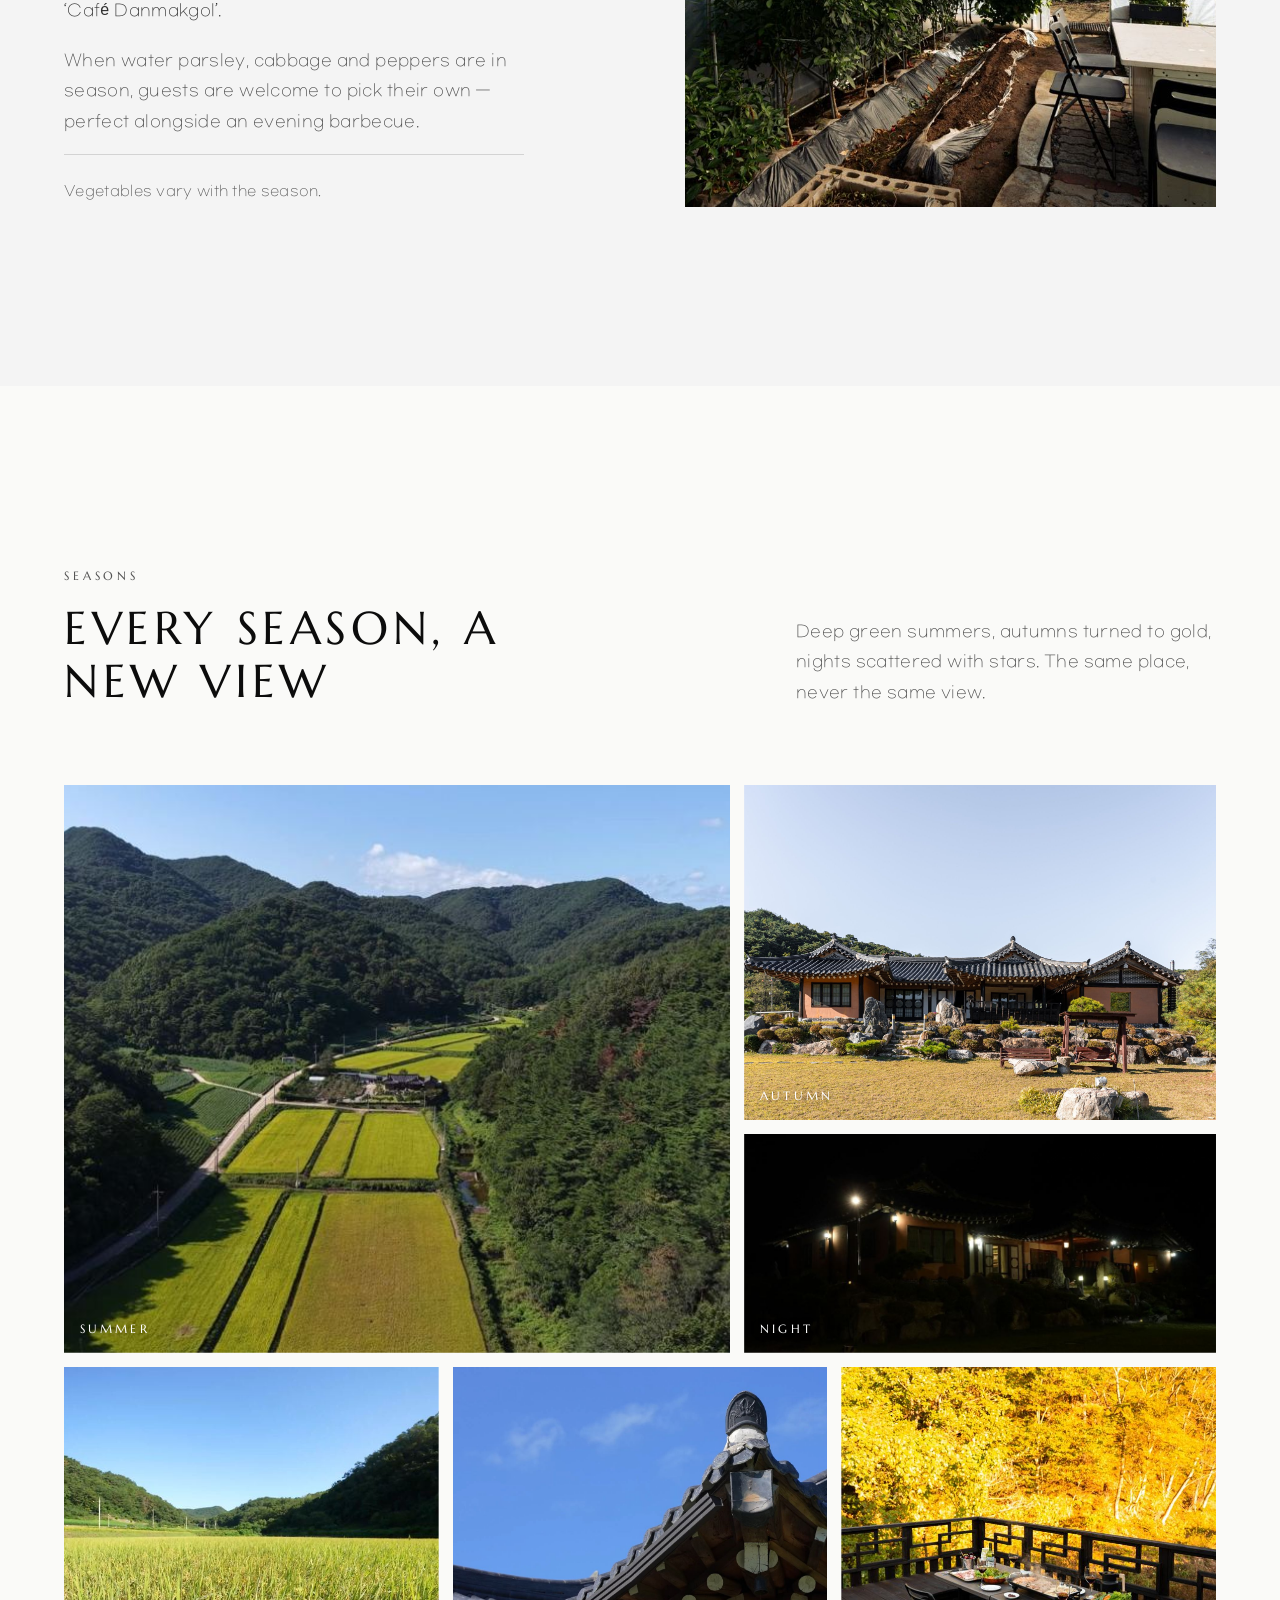
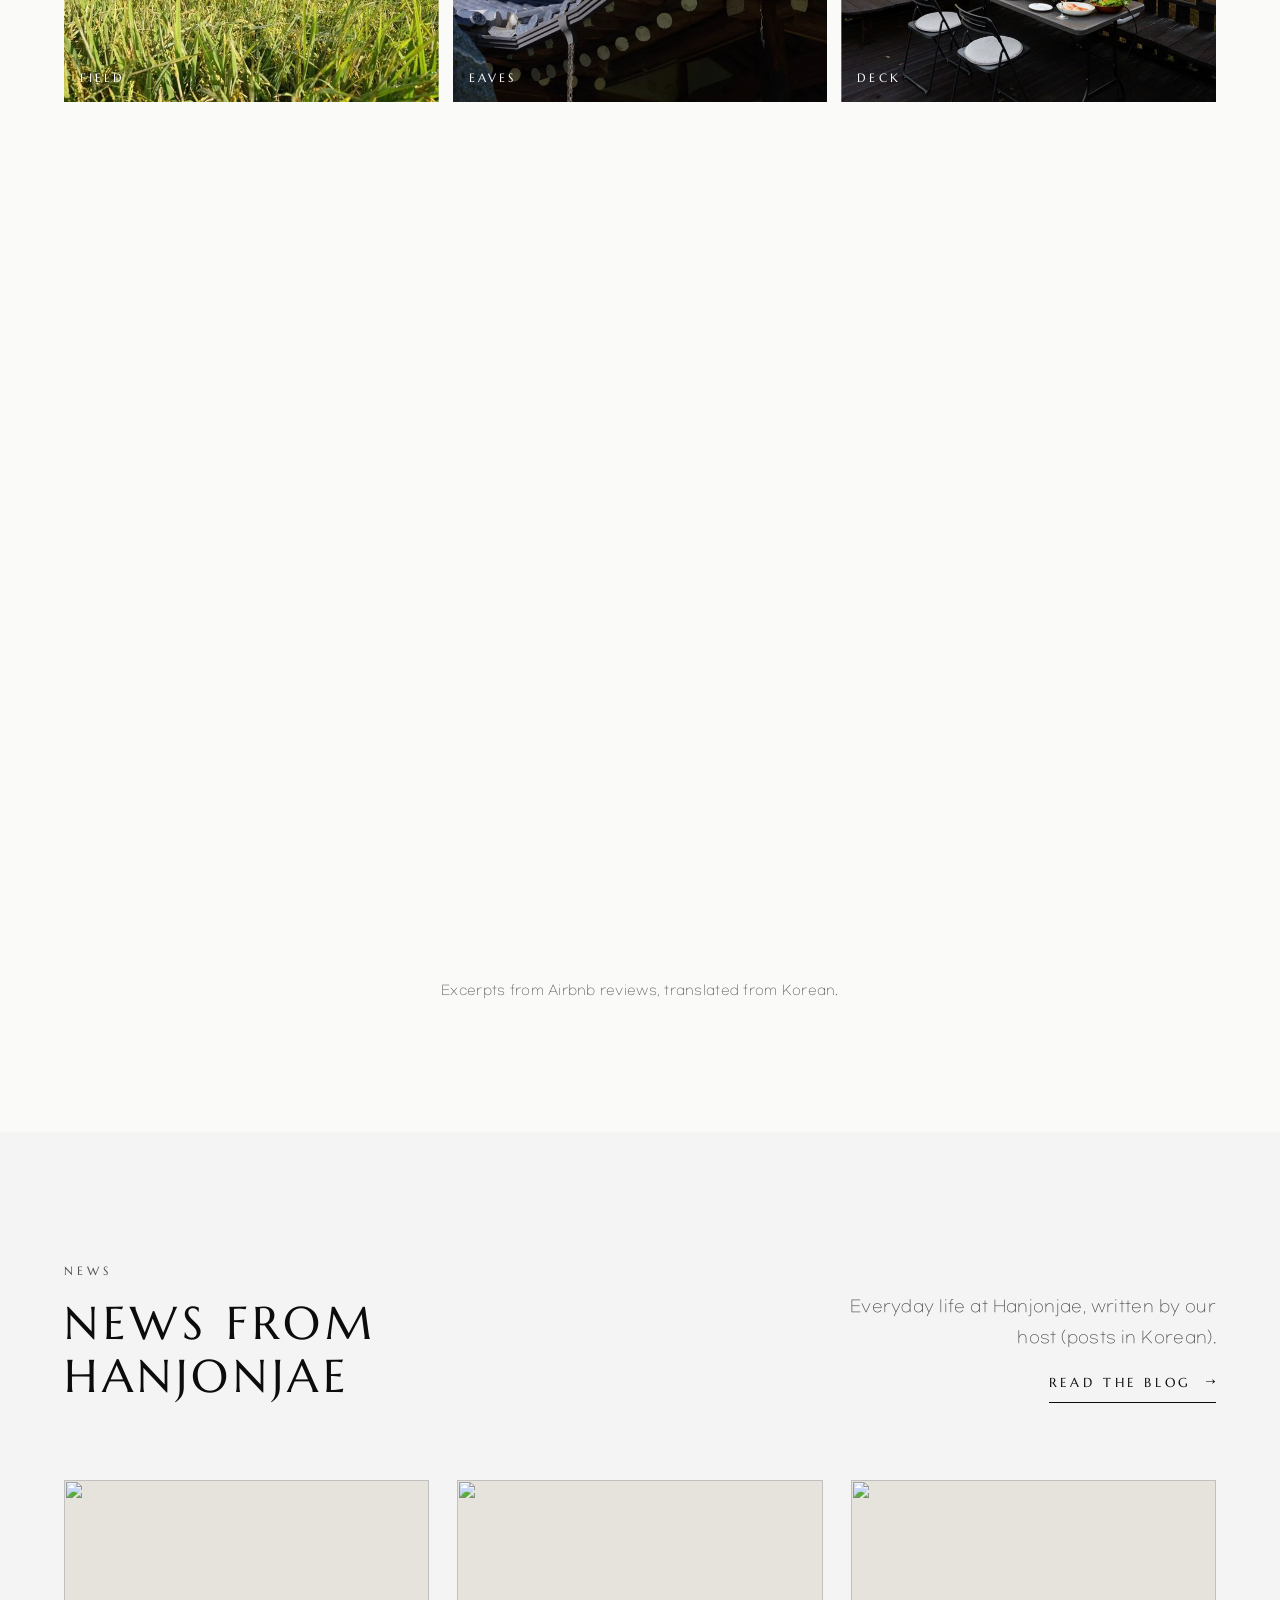
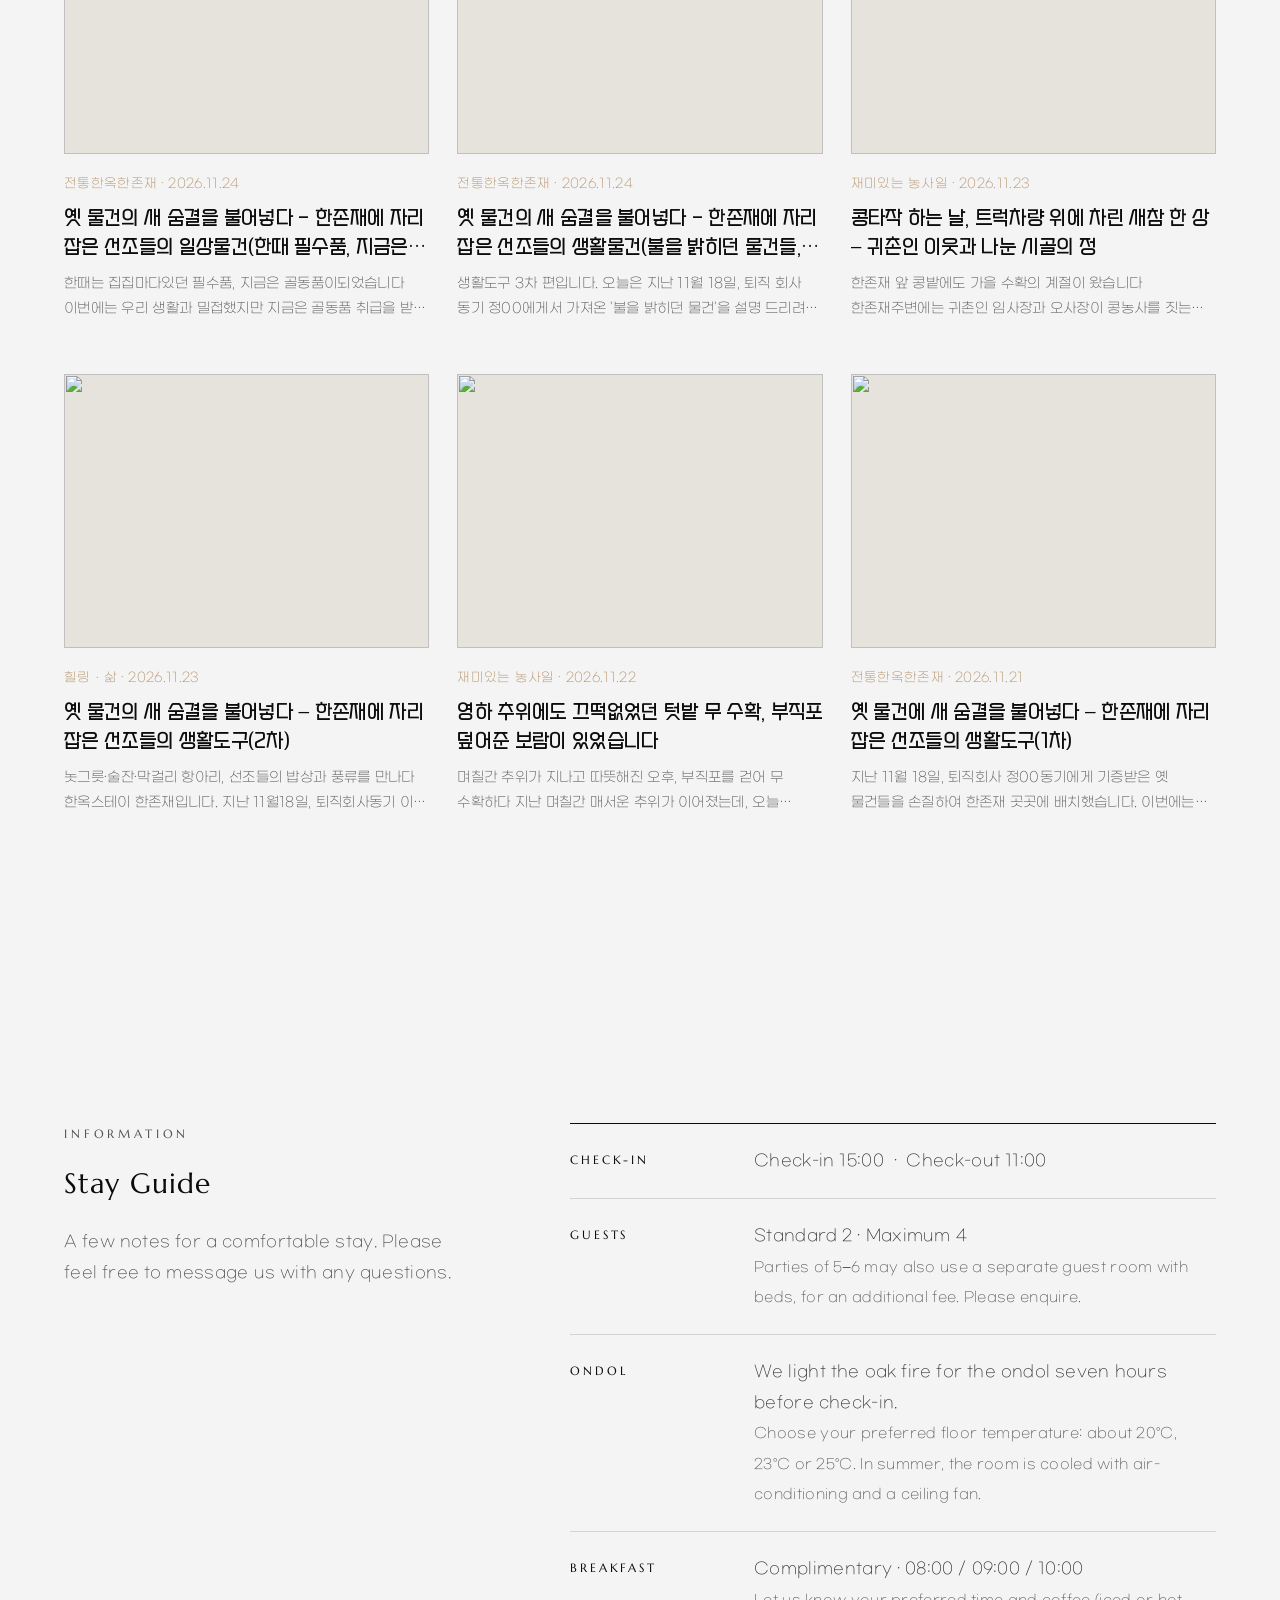
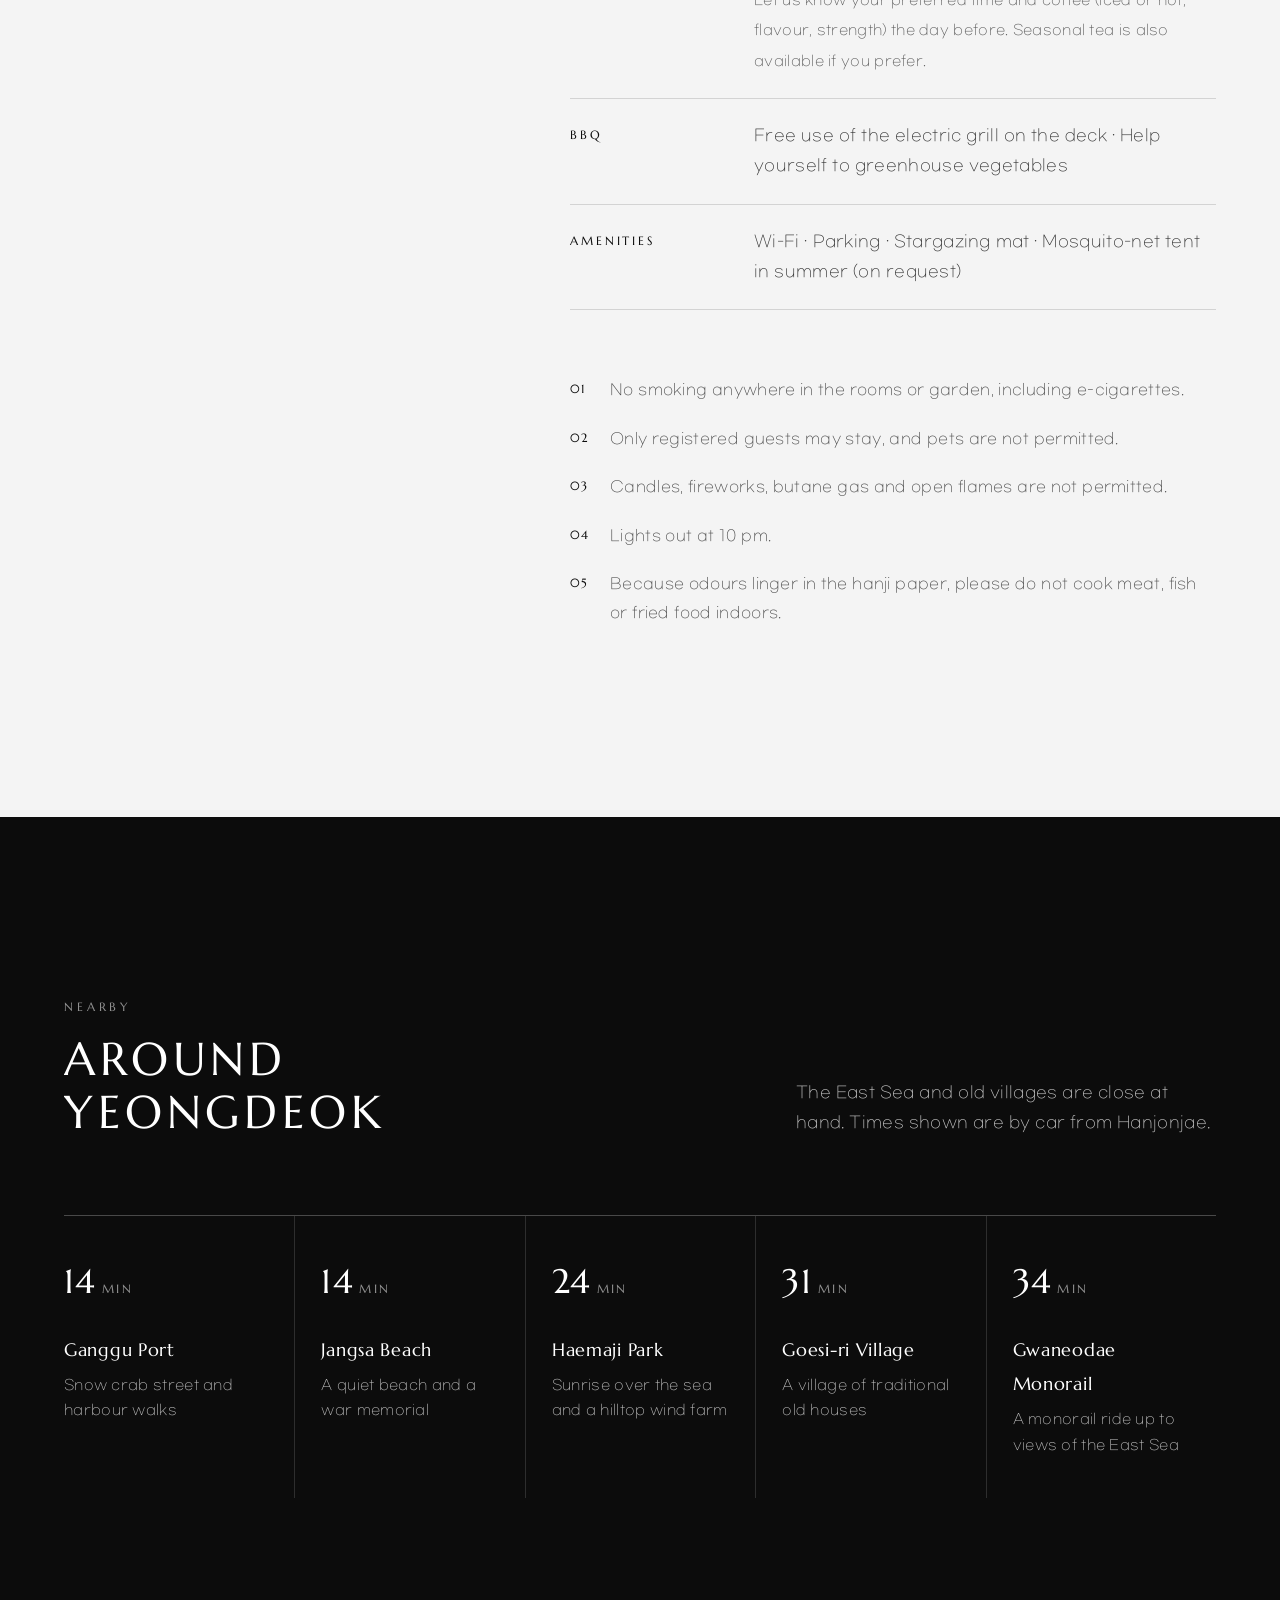
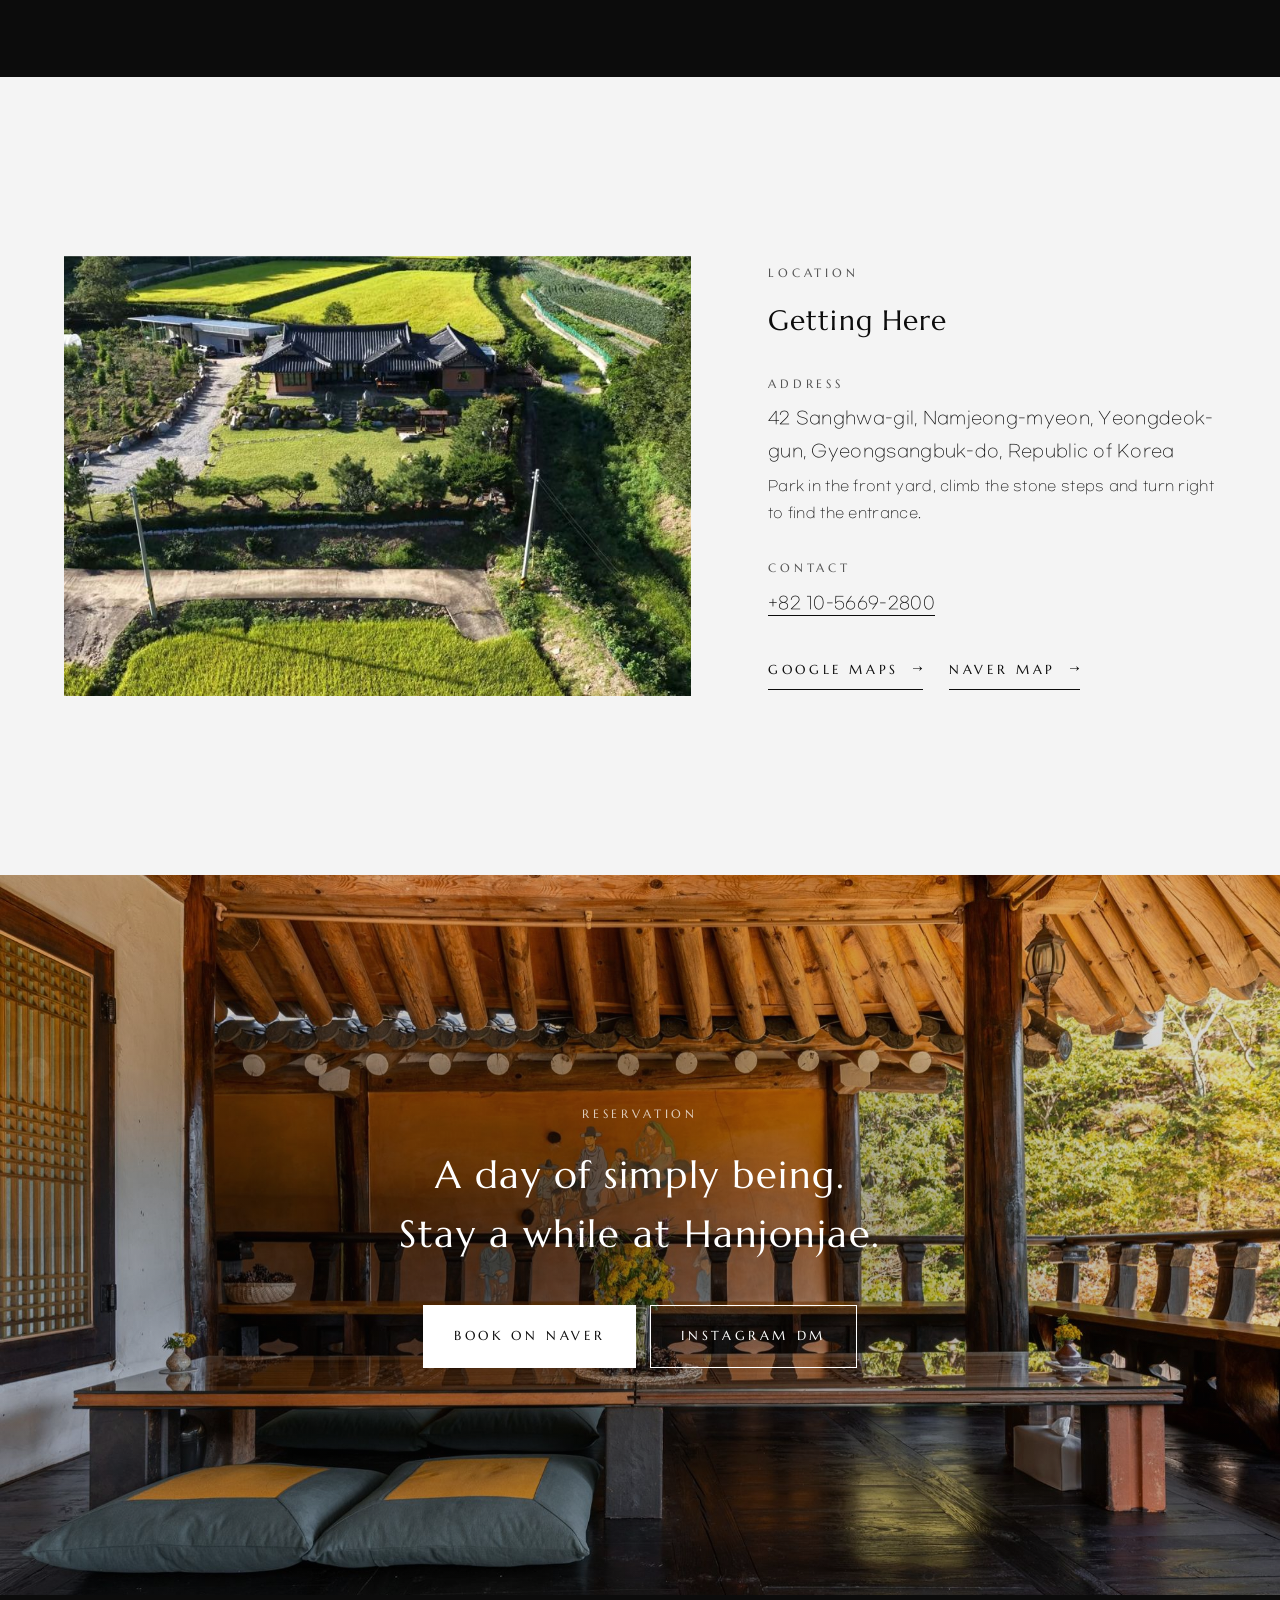
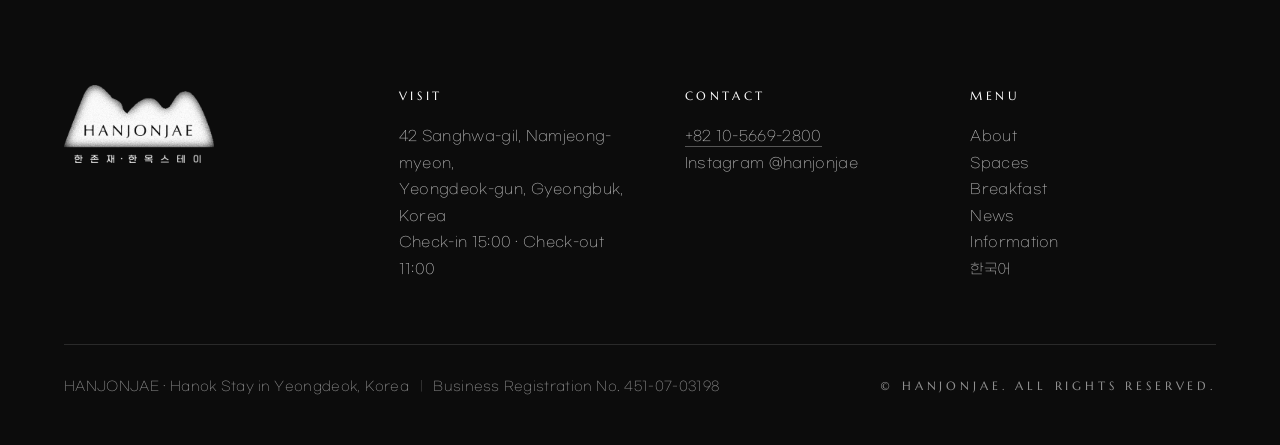
==== commit 2ba8a827: "작업자 인수인계 문서와 폰트·사진·버전 도구 추가 Co-Authored-By: Claude Opus 5.5 <noreply@anthropic.com>" ====
--- a/index.html
+++ b/index.html
@@ -14,8 +14,8 @@
 <meta name="theme-color" content="#f4f4f4">
 <link rel="preload" href="assets/fonts/Marcellus-Regular.woff2" as="font" type="font/woff2" crossorigin="">
 <link rel="preload" href="assets/fonts/HJSebang-Regular.woff2" as="font" type="font/woff2" crossorigin="">
-<link rel="stylesheet" href="assets/css/style.css?v=20261125i">
-<link rel="stylesheet" href="assets/css/motion.css?v=20261125i">
+<link rel="stylesheet" href="assets/css/style.css?v=202611241913">
+<link rel="stylesheet" href="assets/css/motion.css?v=202611241913">
 <script>try{if(sessionStorage.getItem("hanjonjae-intro")||matchMedia("(prefers-reduced-motion: reduce)").matches)document.documentElement.classList.add("no-intro")}catch(e){}</script>
 <script type="application/ld+json">
 {"@context":"https://schema.org","@type":"LodgingBusiness","name":"한존재 閑存齋 Hanjonjae","alternateName":"Hanjonjae Hanok Stay","description":"산과 들 사이, 하루 한 팀만 머무는 영덕의 독채 한옥스테이","telephone":"+82-10-5669-2800","address":{"@type":"PostalAddress","streetAddress":"상화길 42","addressLocality":"영덕군 남정면","addressRegion":"경상북도","addressCountry":"KR"},"checkinTime":"15:00","checkoutTime":"11:00","petsAllowed":false,"amenityFeature":[{"@type":"LocationFeatureSpecification","name":"무료 조식","value":true},{"@type":"LocationFeatureSpecification","name":"무료 주차","value":true},{"@type":"LocationFeatureSpecification","name":"Wi-Fi","value":true},{"@type":"LocationFeatureSpecification","name":"바비큐 그릴","value":true}],"sameAs":["https://www.instagram.com/hanjonjae","https://blog.naver.com/wm10004"]}
@@ -463,7 +463,7 @@
   <p>저녁에는 하늘을 올려다보세요. 맑은 날이면 별이 잘 보입니다. 별자리 매트도 준비해두었고, 여름에는 미리 말씀해주시면 2인용 모기장 텐트도 마련해드립니다.</p>
 </template>
 
-<script src="assets/js/main.js?v=20261125i"></script>
+<script src="assets/js/main.js?v=202611241913"></script>
 
 
 </body></html>
